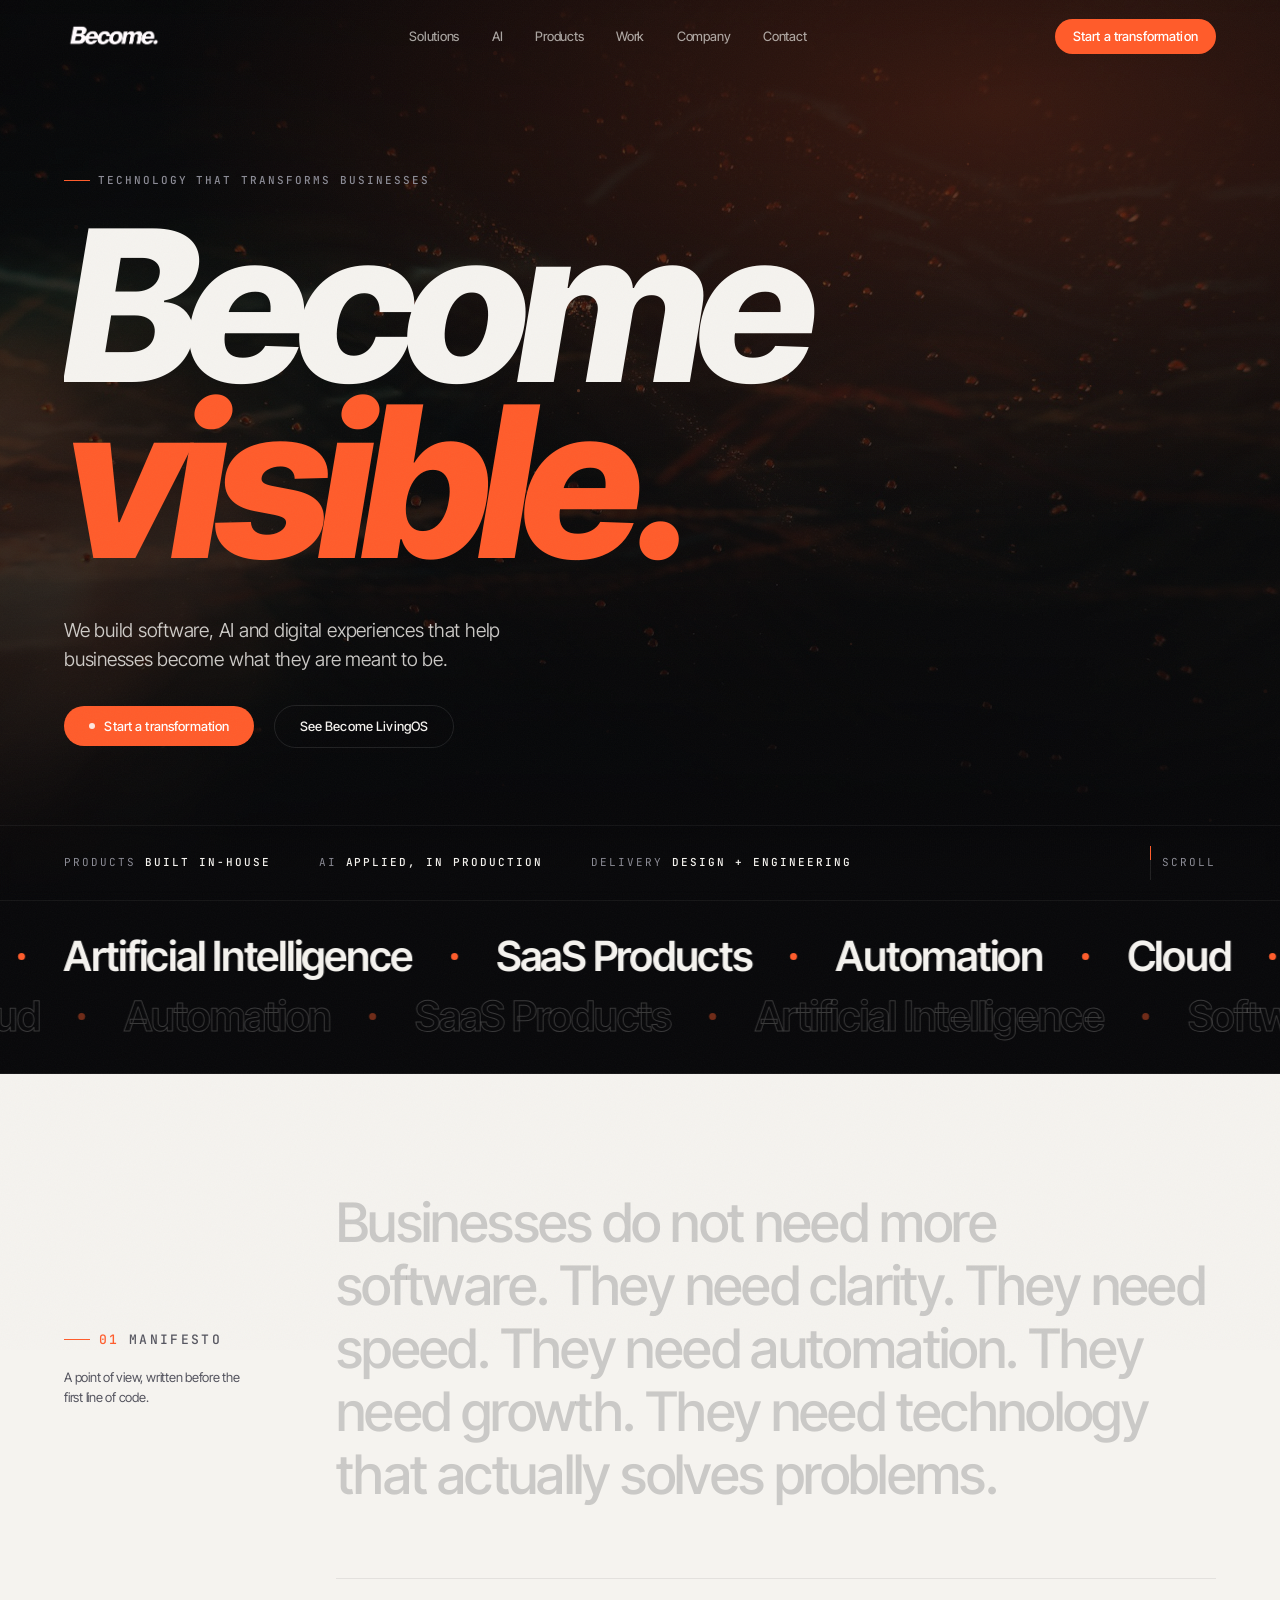
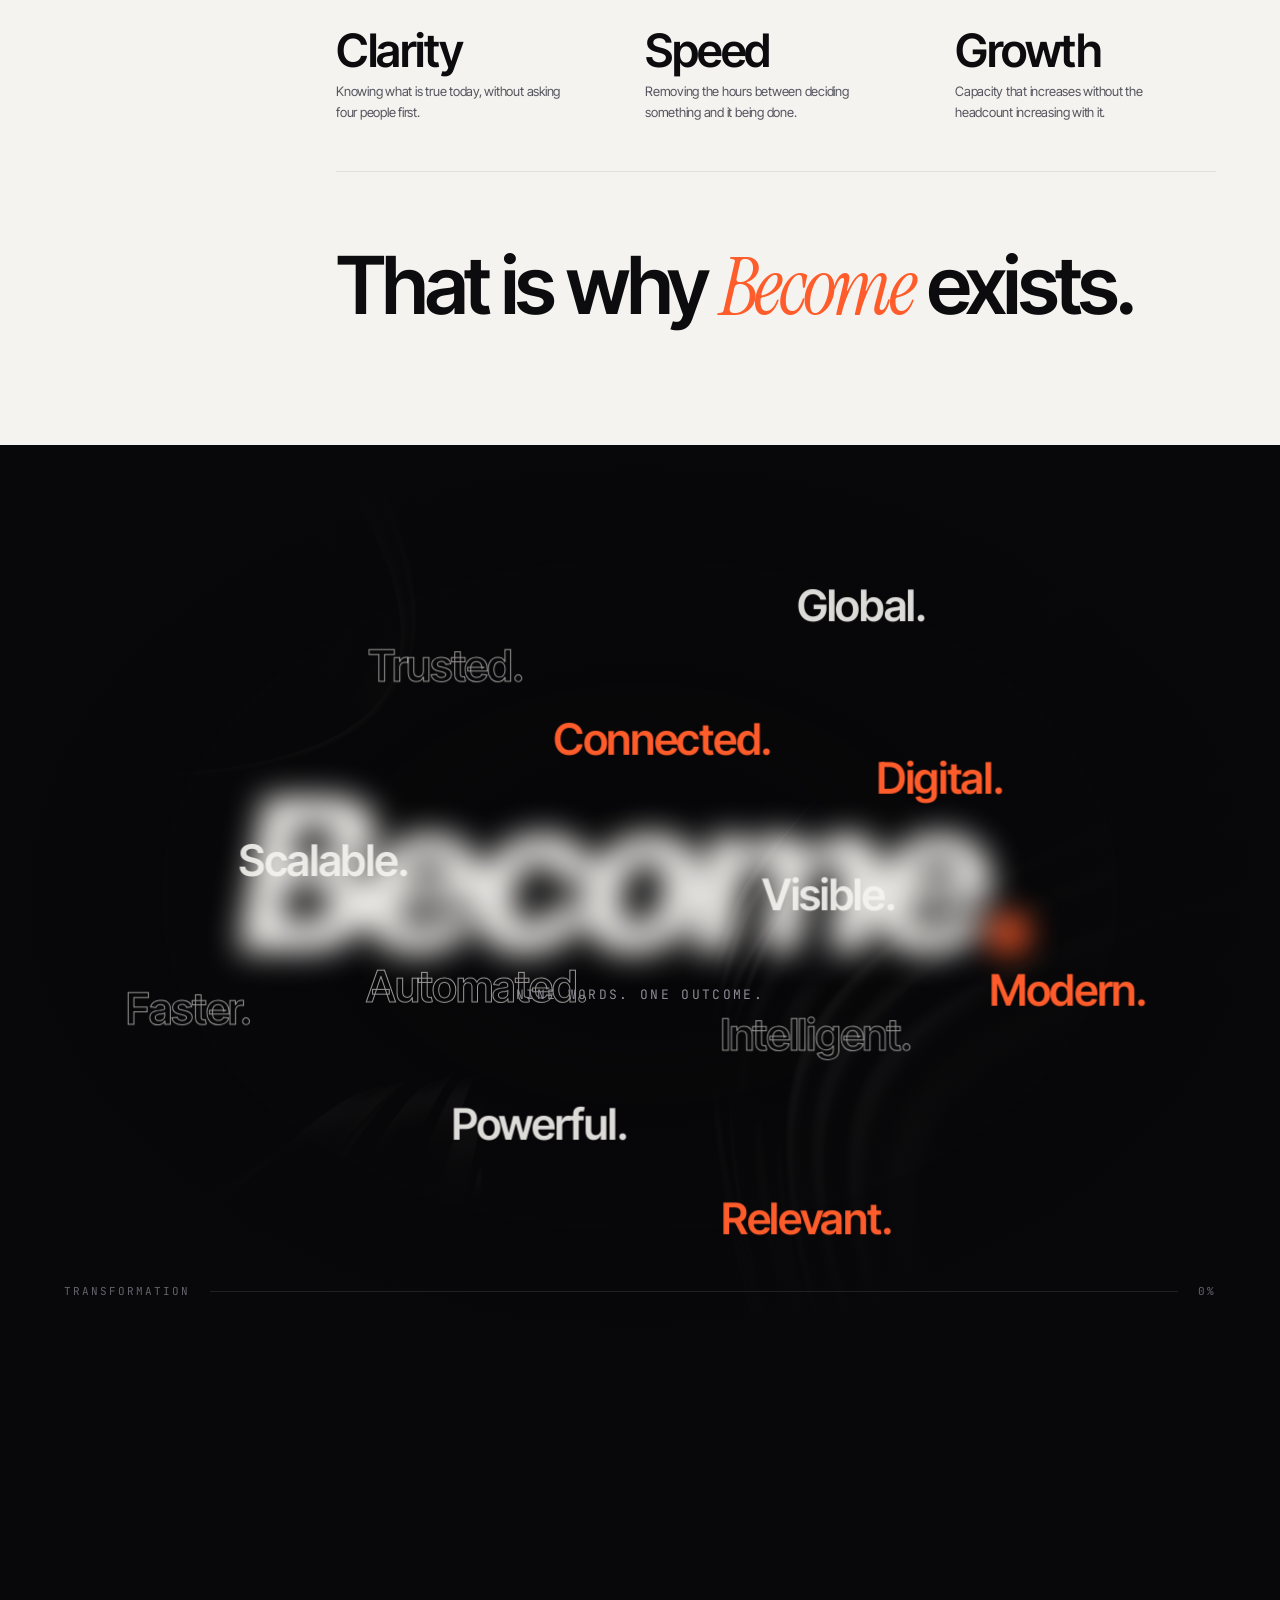
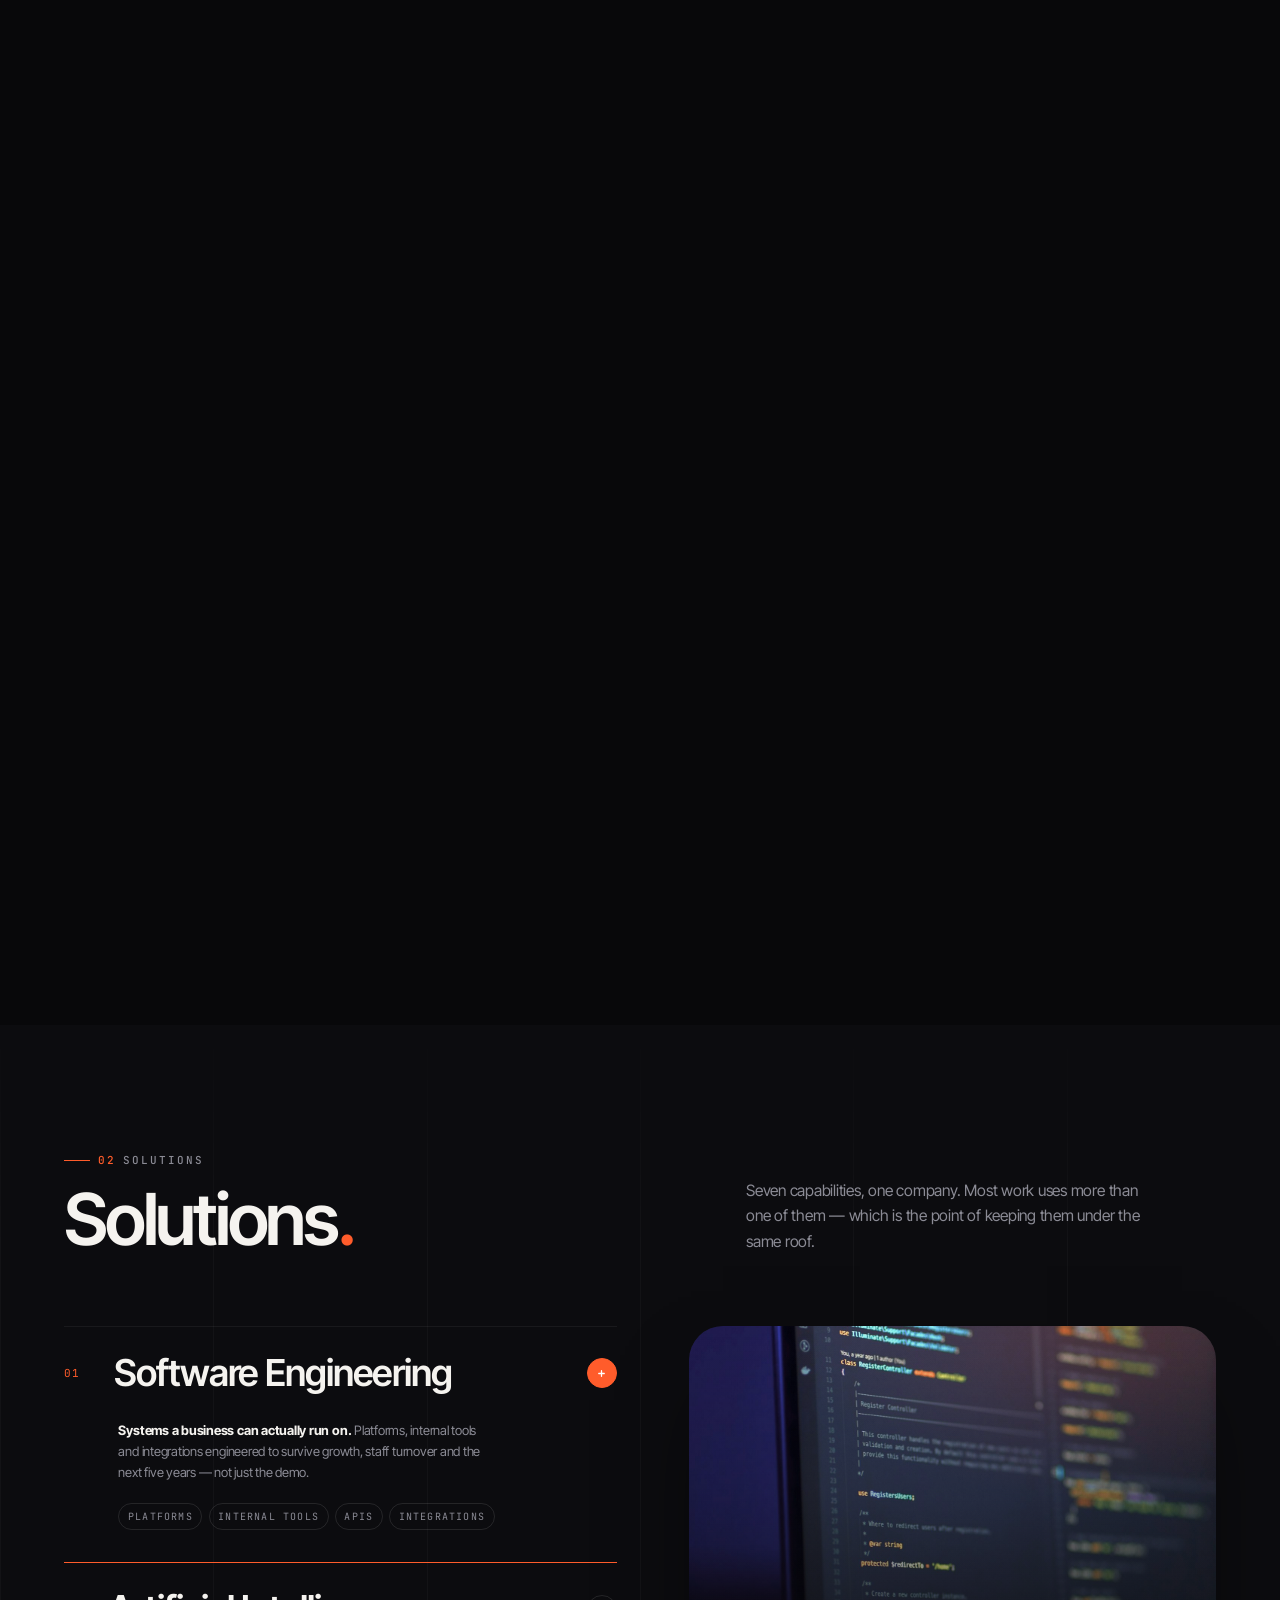
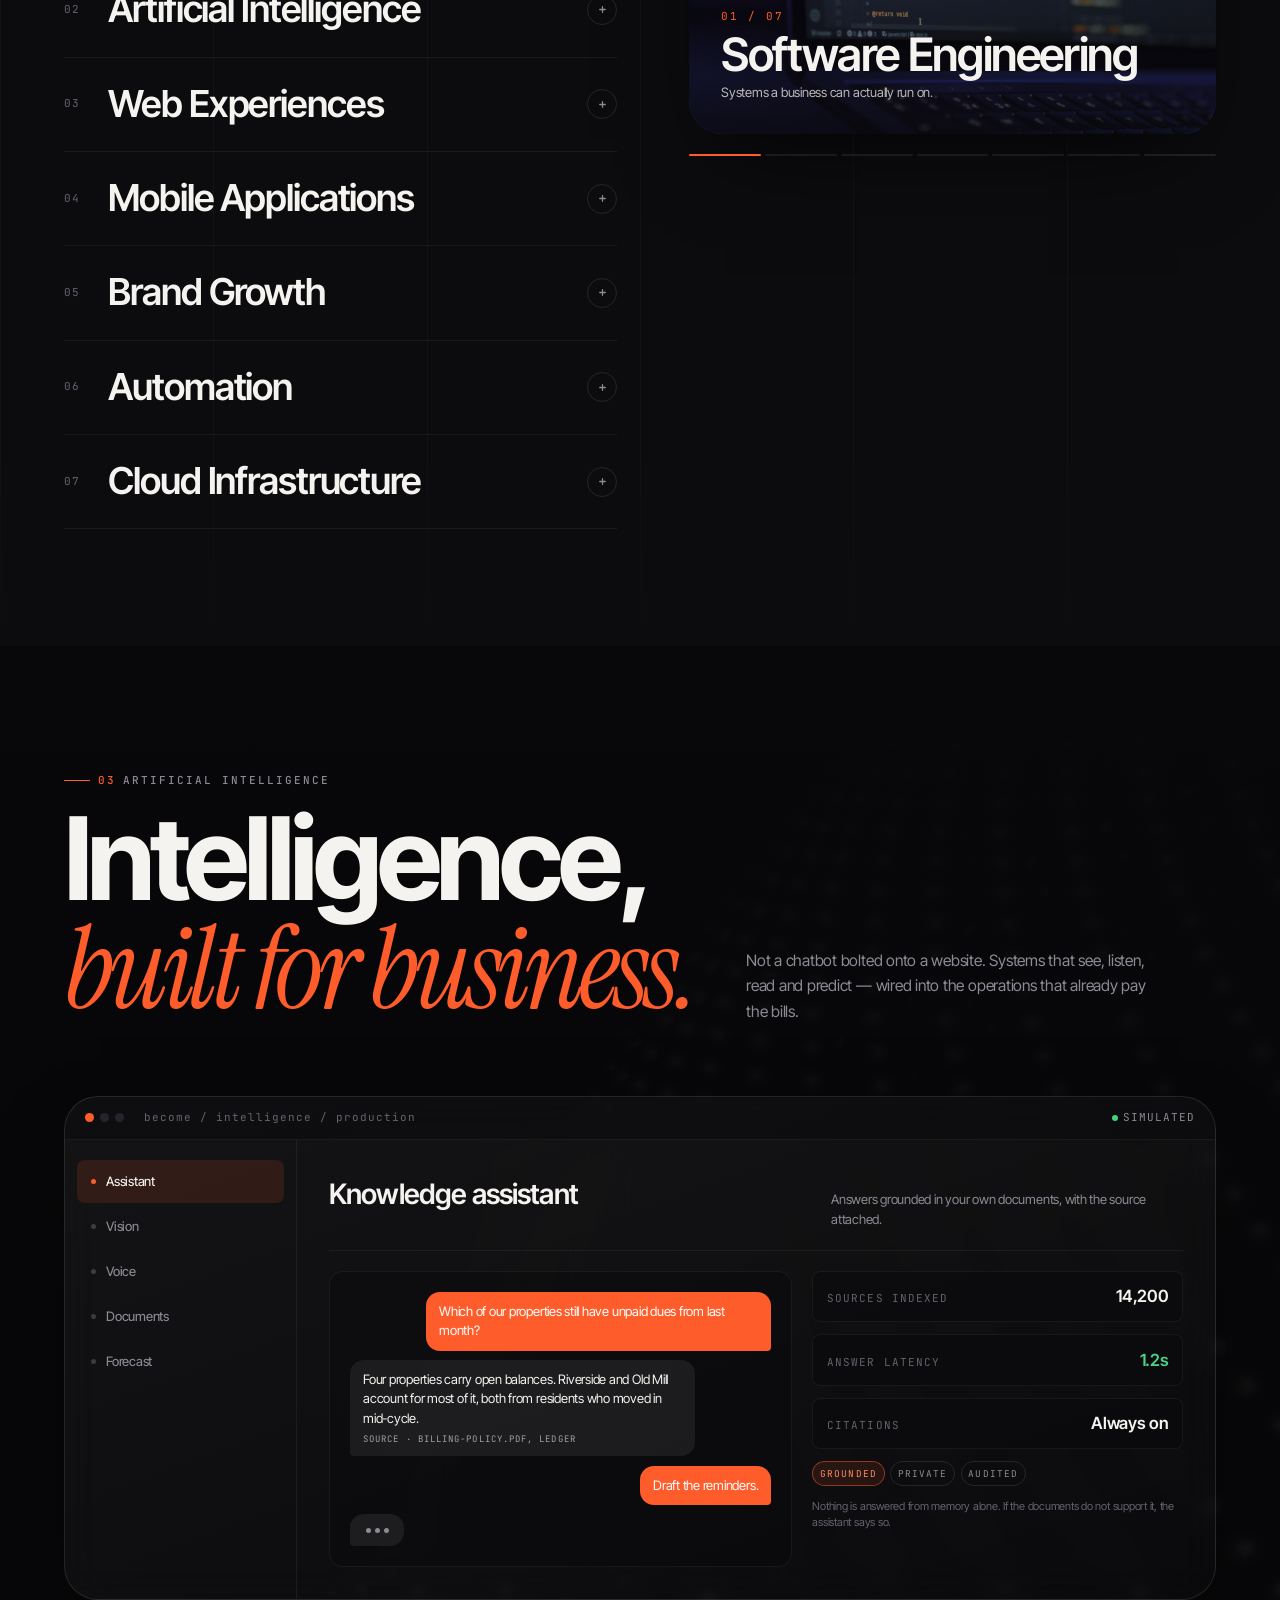
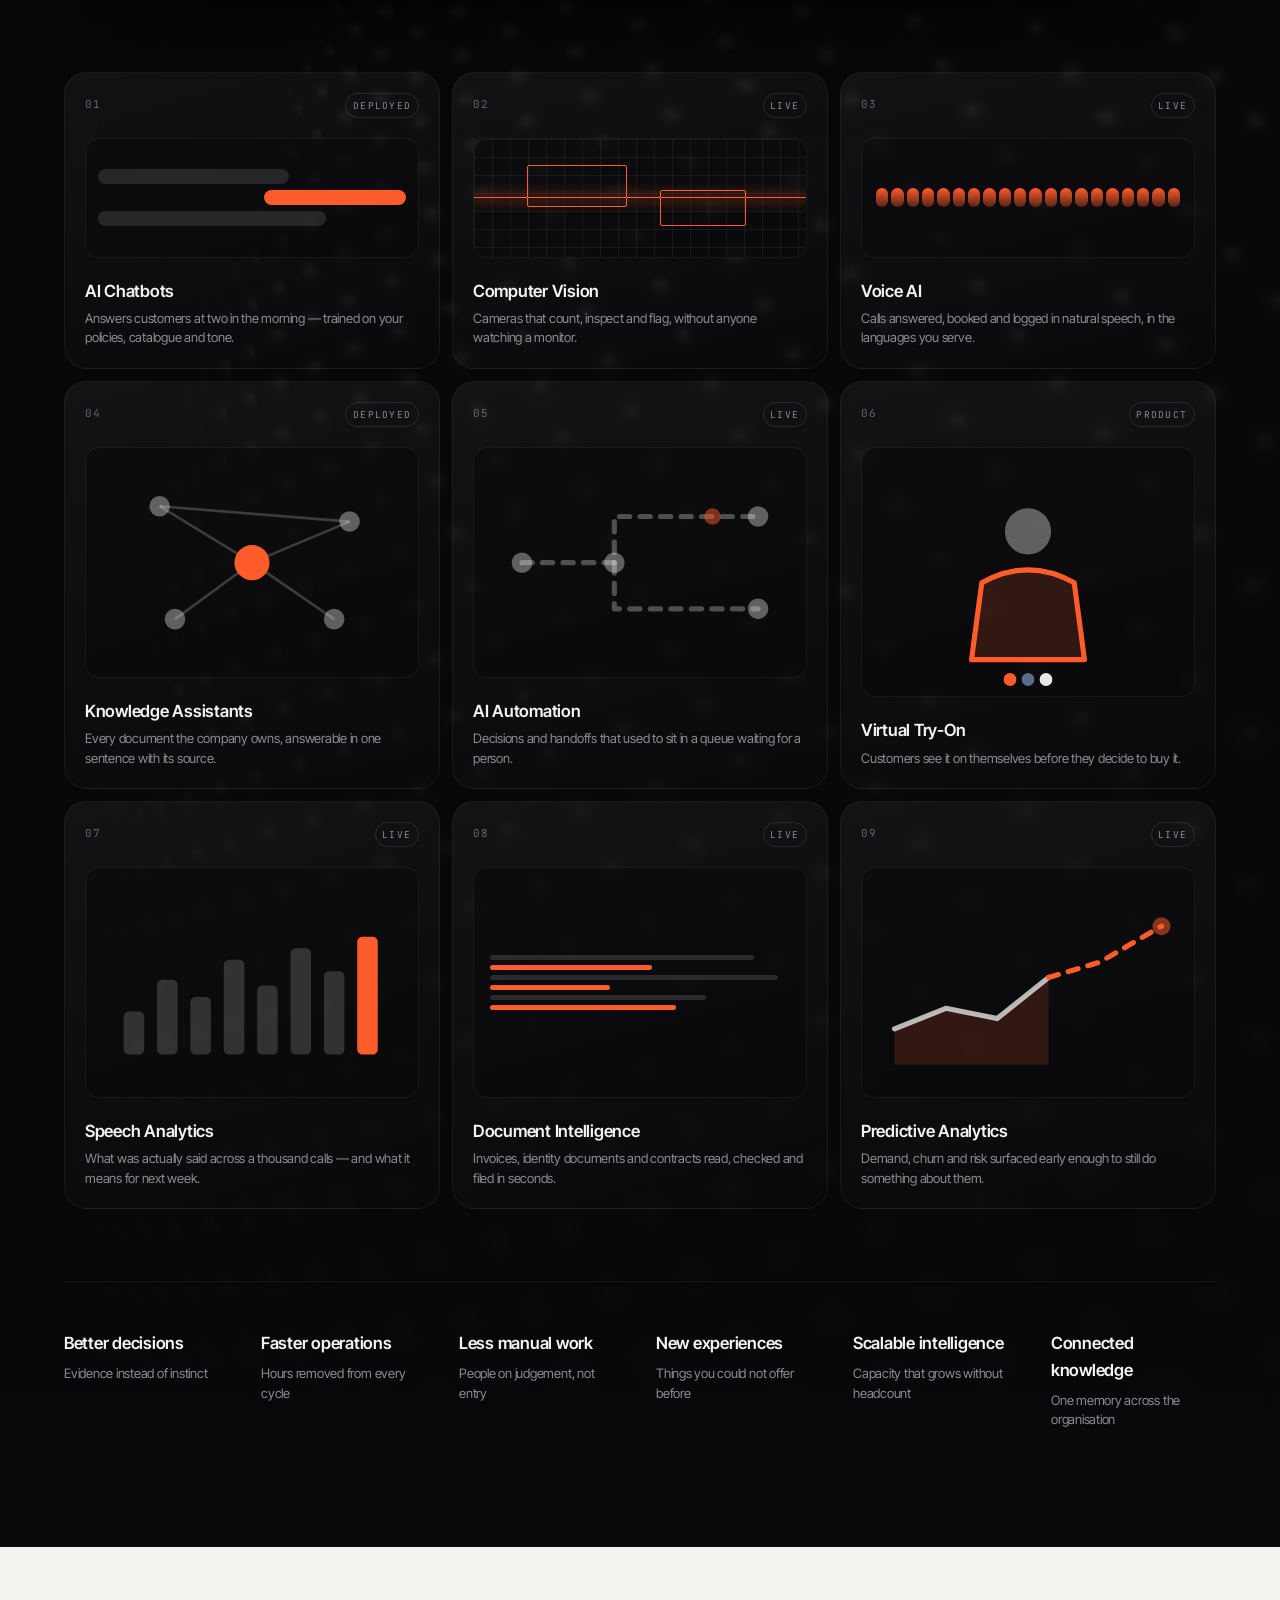
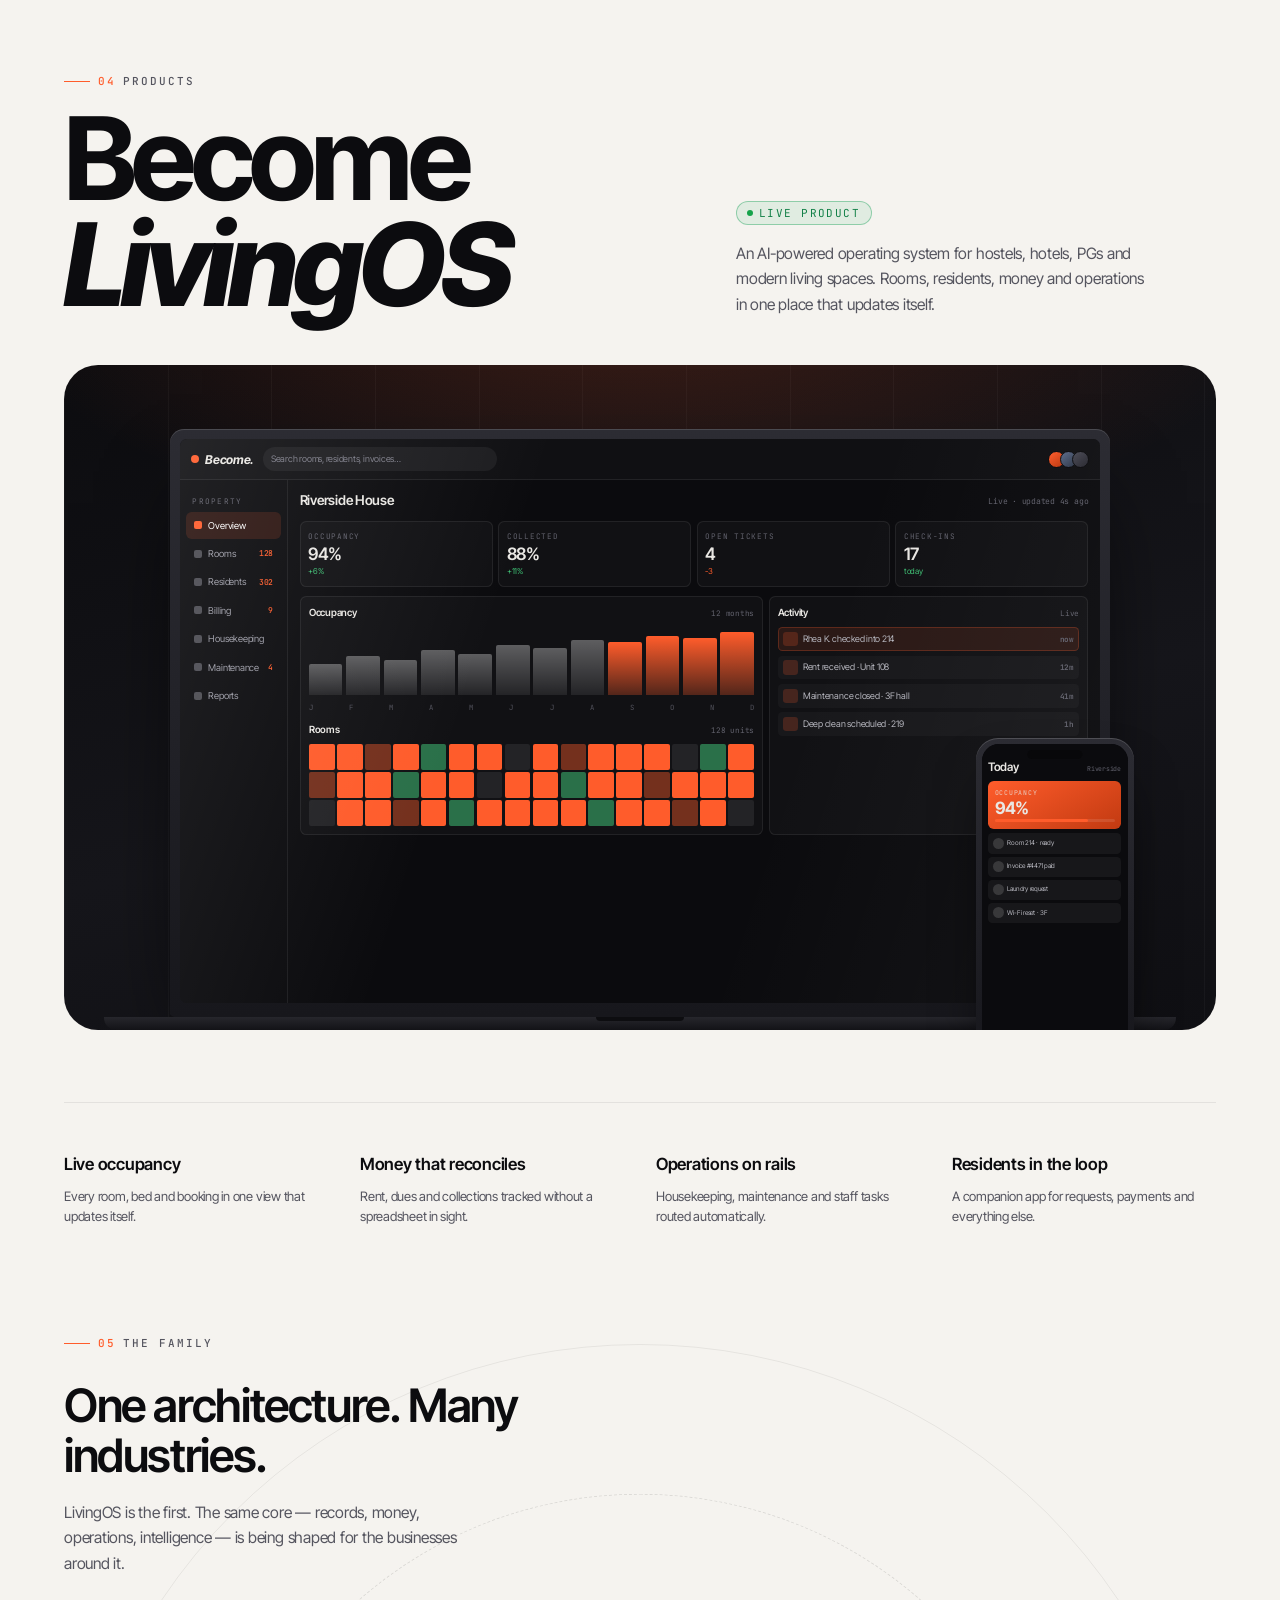
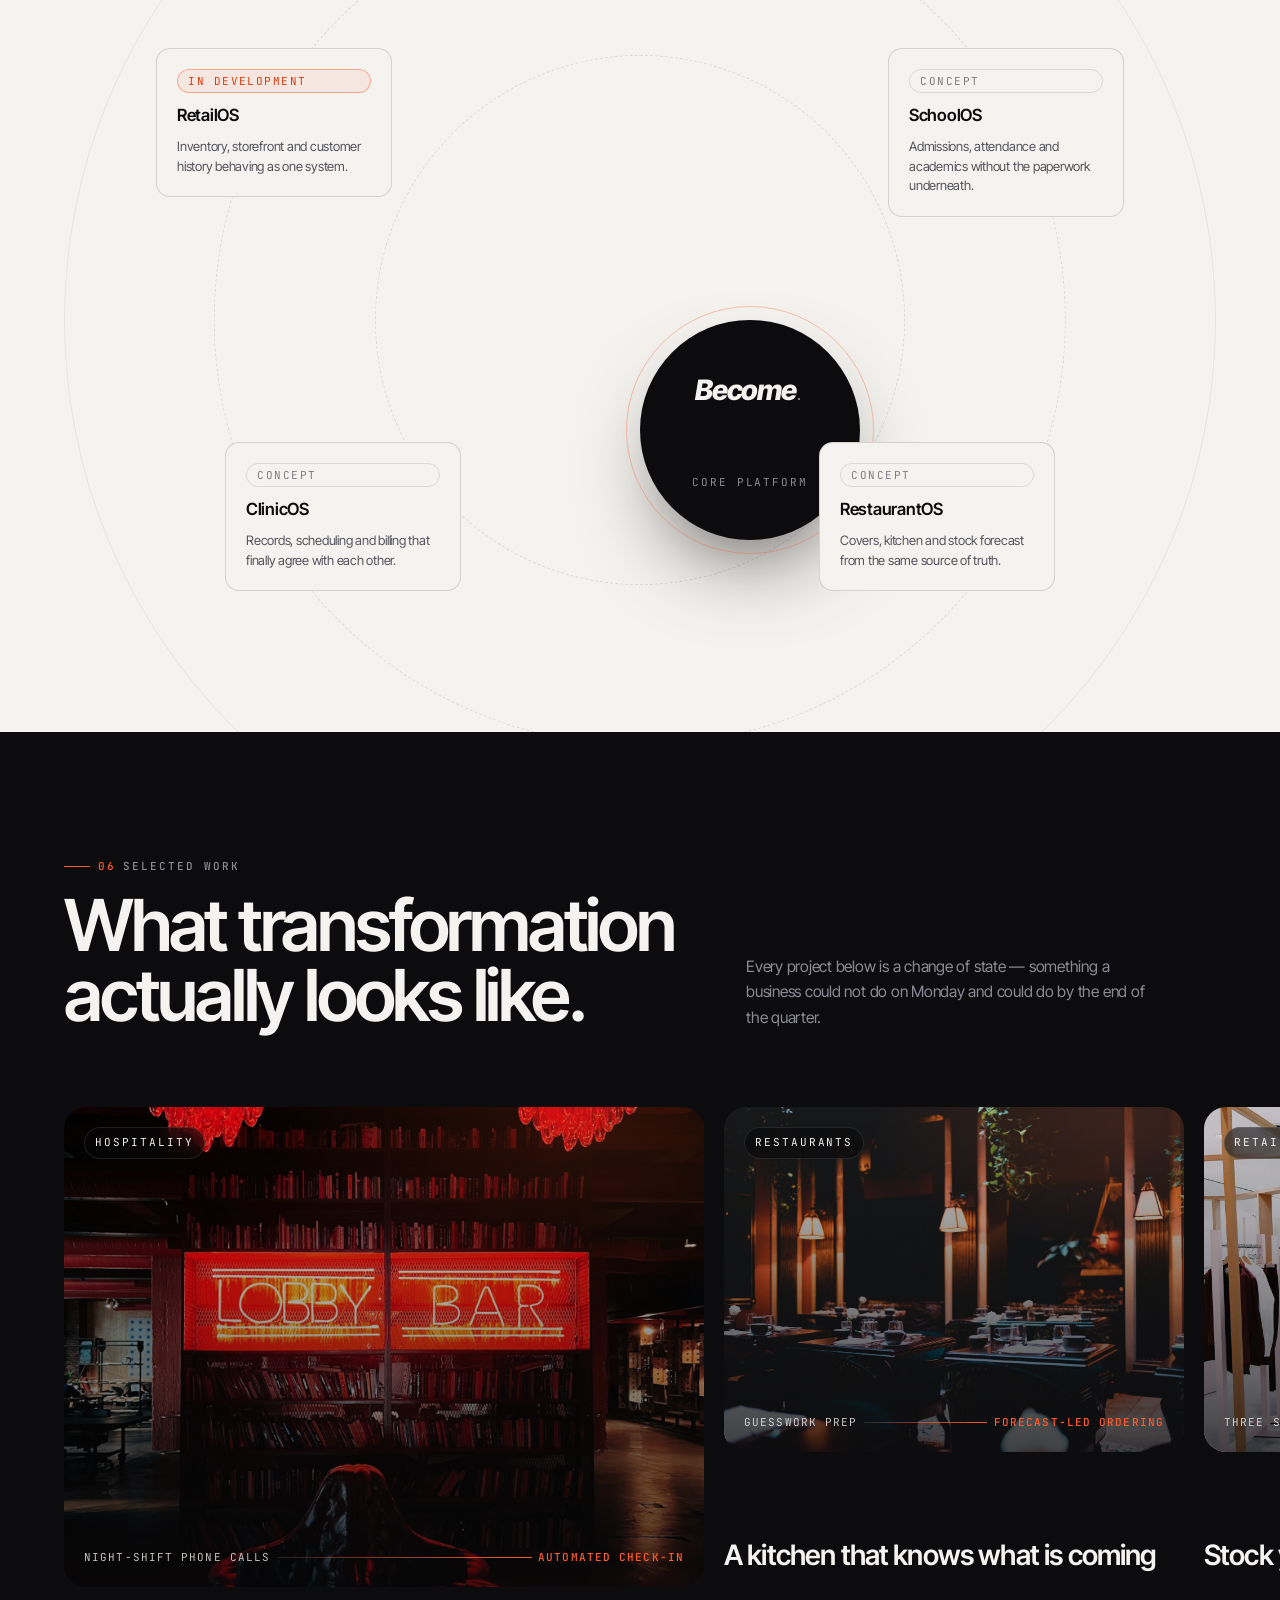
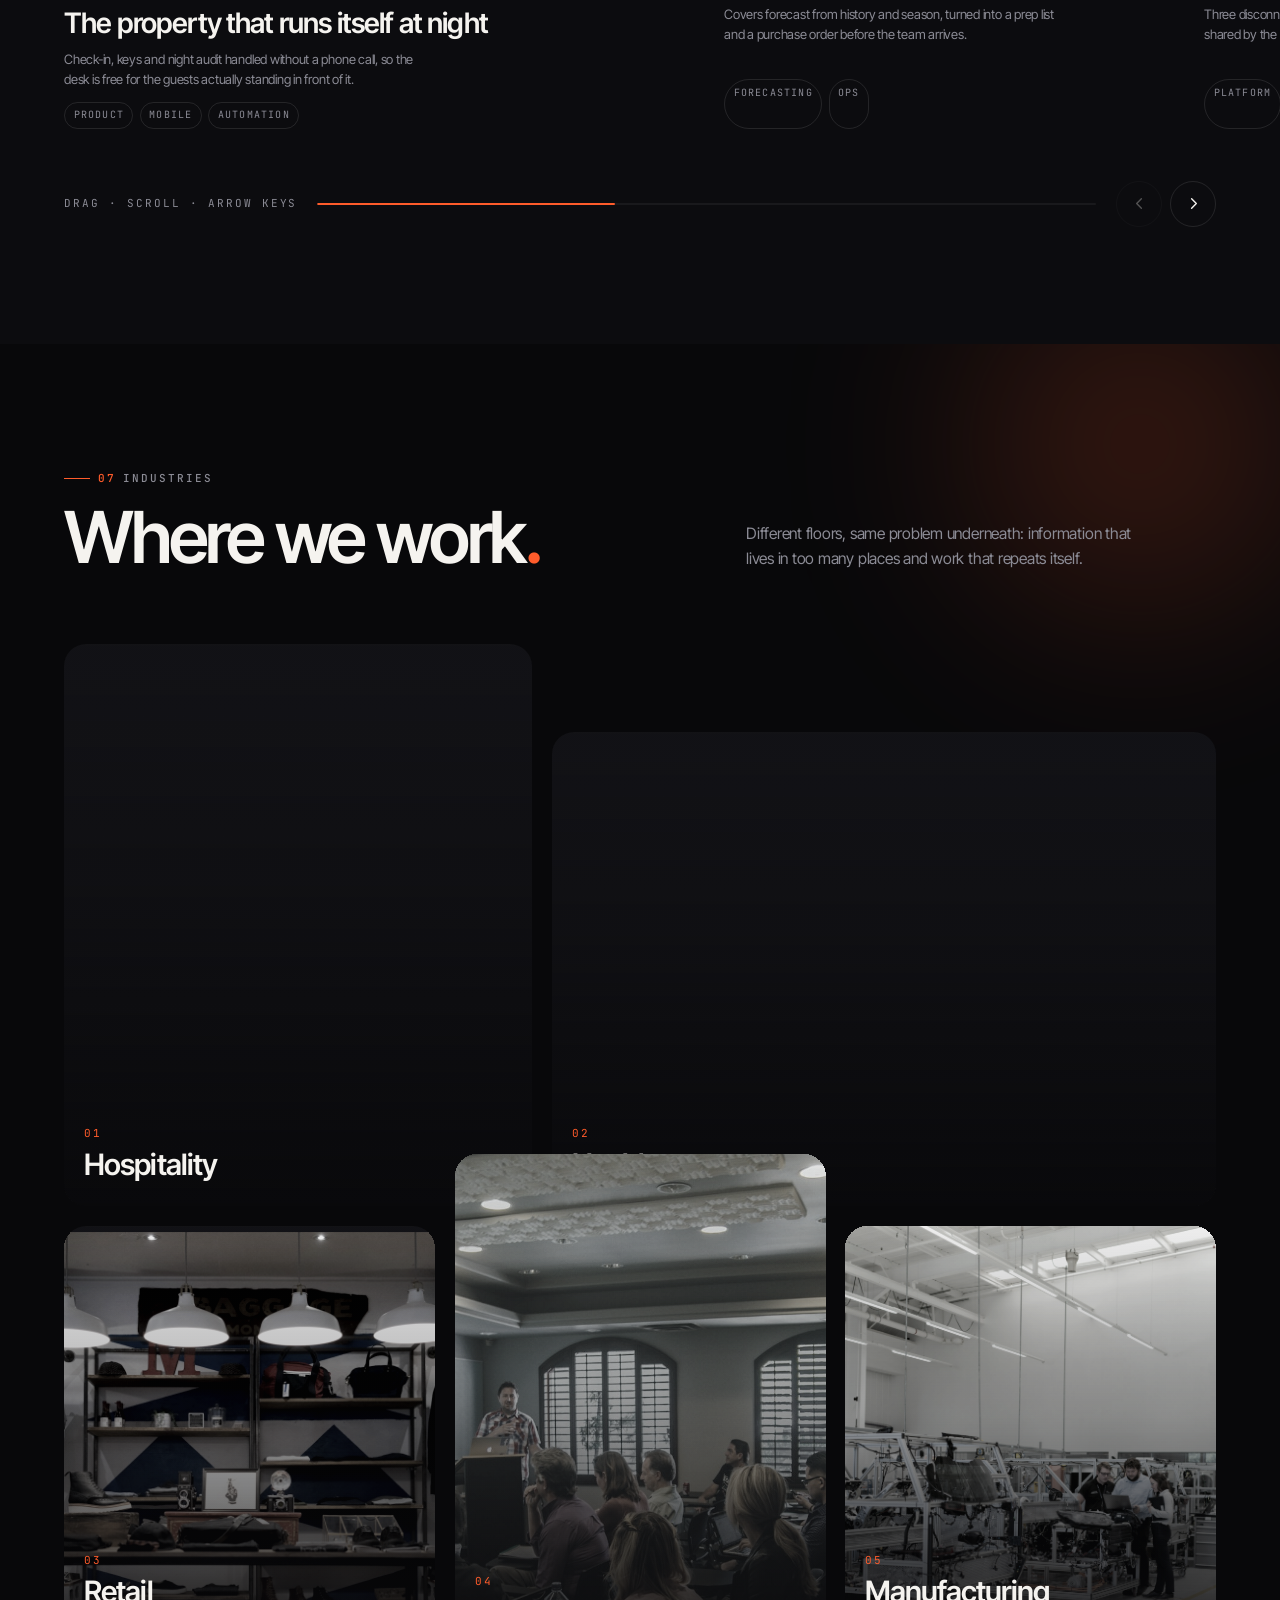
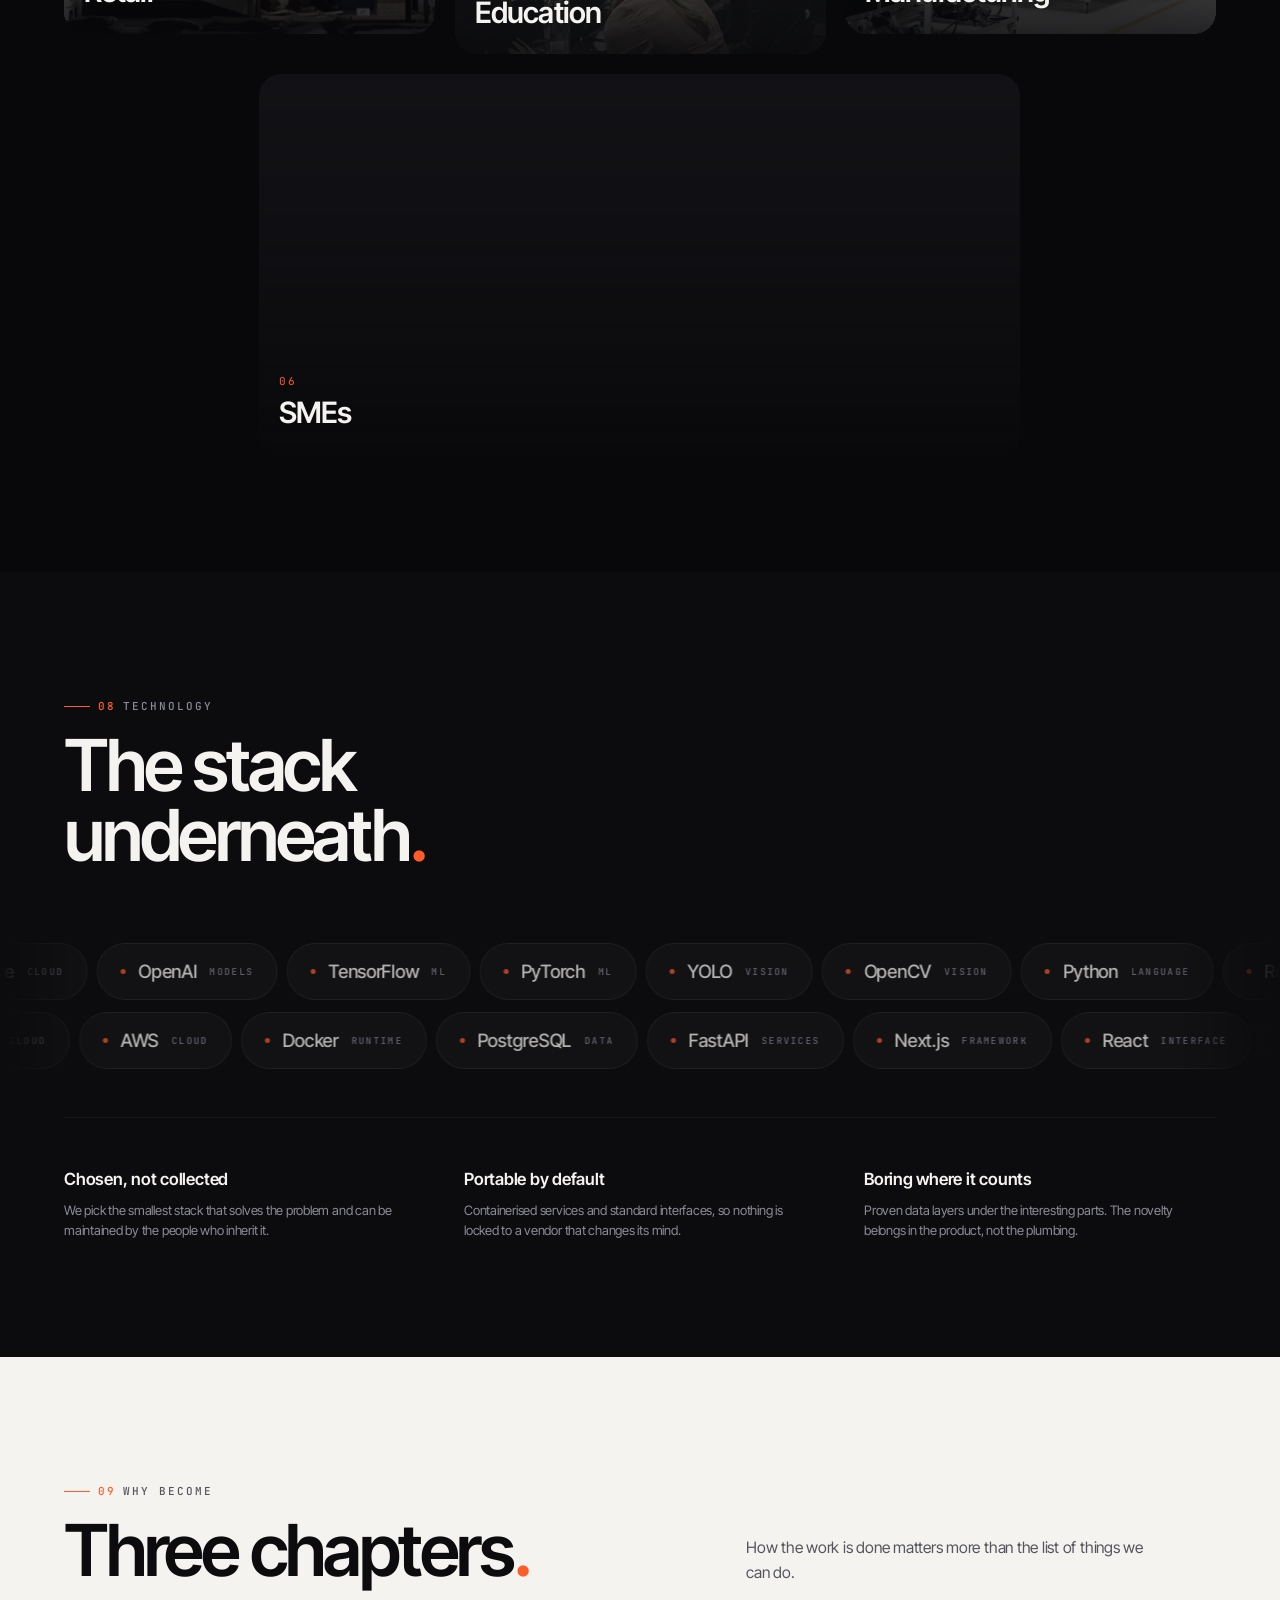
==== BECOME_WEBSITE/index.html @ 45892049 "Add BECOME_WEBSITE static site" ====
<!DOCTYPE html>
<html lang="en" class="no-js">
<head>
<meta charset="utf-8">
<meta name="viewport" content="width=device-width, initial-scale=1, viewport-fit=cover">
<title>Become. — Technology that transforms businesses</title>
<meta name="description" content="Become. builds software, AI, SaaS products and digital experiences that help businesses become what they are meant to be.">
<meta name="theme-color" content="#08080a">
<meta name="color-scheme" content="dark">

<!-- Open Graph -->
<meta property="og:type" content="website">
<meta property="og:site_name" content="Become.">
<meta property="og:title" content="Become. — Technology that transforms businesses">
<meta property="og:description" content="Software, artificial intelligence, SaaS products and digital experiences, engineered for businesses that intend to become something else.">
<meta property="og:image" content="assets/img/hero-flow.jpg">
<meta property="og:locale" content="en">

<!-- Twitter -->
<meta name="twitter:card" content="summary_large_image">
<meta name="twitter:title" content="Become. — Technology that transforms businesses">
<meta name="twitter:description" content="Software, AI, SaaS products and digital experiences for businesses that intend to become something else.">
<meta name="twitter:image" content="assets/img/hero-flow.jpg">

<link rel="icon" href="assets/Become..png" type="image/png">
<link rel="apple-touch-icon" href="assets/Become..png">

<!-- Type -->
<link rel="preconnect" href="https://fonts.googleapis.com">
<link rel="preconnect" href="https://fonts.gstatic.com" crossorigin>
<link rel="stylesheet" href="https://fonts.googleapis.com/css2?family=Inter+Tight:ital,wght@0,300;0,400;0,500;0,600;0,700;0,800;1,600;1,700;1,800&family=Instrument+Serif:ital@0;1&family=JetBrains+Mono:wght@400;500&display=swap">

<!-- Styles -->
<link rel="stylesheet" href="css/tokens.css">
<link rel="stylesheet" href="css/base.css">
<link rel="stylesheet" href="css/chrome.css">
<link rel="stylesheet" href="css/sections-a.css">
<link rel="stylesheet" href="css/sections-b.css">
<link rel="stylesheet" href="css/demos.css">

<script>document.documentElement.className = document.documentElement.className.replace('no-js', 'js');</script>

<script type="application/ld+json">
{
  "@context": "https://schema.org",
  "@type": "Organization",
  "name": "Become.",
  "alternateName": "Become",
  "url": "https://become.example/",
  "logo": "assets/Become..png",
  "slogan": "Technology that transforms businesses.",
  "description": "Become. builds software, artificial intelligence, SaaS products, automation and digital experiences for businesses.",
  "knowsAbout": [
    "Software Engineering","Artificial Intelligence","SaaS","Automation",
    "Cloud Infrastructure","Computer Vision","Mobile Applications","Brand Growth"
  ],
  "makesOffer": [
    { "@type": "Offer", "itemOffered": { "@type": "SoftwareApplication", "name": "Become LivingOS", "applicationCategory": "BusinessApplication", "operatingSystem": "Web" } }
  ]
}
</script>
</head>

<body>

<a class="skip-link" href="#main">Skip to content</a>

<!-- ════ BOOT ════════════════════════════════════════════════ -->
<div class="boot" id="boot" role="status" aria-label="Loading">
  <div class="boot__inner">
    <div class="boot__word" aria-hidden="true">
      <span style="--i:0ms">B</span><span style="--i:55ms">e</span><span style="--i:110ms">c</span><span style="--i:165ms">o</span><span style="--i:220ms">m</span><span style="--i:275ms">e</span><span style="--i:330ms">.</span>
    </div>
    <div class="boot__bar"><i id="bootBar"></i></div>
    <div class="boot__meta">
      <span>Loading</span>
      <span id="bootPct">0%</span>
    </div>
  </div>
</div>

<!-- ════ CHROME ══════════════════════════════════════════════ -->
<div class="grain" aria-hidden="true"></div>

<div class="cursor" id="cursor" aria-hidden="true">
  <div class="cursor__ring"><span class="cursor__label" id="cursorLabel">Drag</span></div>
  <div class="cursor__dot"></div>
</div>

<div class="progress" aria-hidden="true"><i id="progressBar"></i></div>

<header class="nav" id="nav">
  <div class="nav__inner">
    <a class="nav__brand" href="#top" aria-label="Become. — home">
      <img class="nav__logo" src="assets/Become..png" alt="Become." width="140" height="26">
    </a>

    <nav class="nav__links" id="navLinks" aria-label="Primary">
      <span class="nav__pill" id="navPill" aria-hidden="true"></span>
    </nav>

    <div class="nav__actions">
      <a class="btn nav__cta" href="#contact" data-magnetic>
        <span>Start a transformation</span>
      </a>
      <button class="nav__toggle" id="navToggle" type="button"
              aria-label="Open menu" aria-expanded="false" aria-controls="menu">
        <i></i><i></i>
      </button>
    </div>
  </div>
</header>

<div class="menu" id="menu" aria-hidden="true" data-native-scroll>
  <div class="menu__bg" aria-hidden="true"></div>
  <div></div>
  <nav class="menu__body" id="menuBody" aria-label="Mobile"></nav>
  <div class="menu__foot">
    <span>Technology that transforms businesses.</span>
    <a class="link" href="#contact" data-menu-close>
      <span>Start a transformation</span>
      <span class="link__arrow" aria-hidden="true">→</span>
    </a>
  </div>
</div>

<div class="page">
<main id="main">

<!-- ════ 01 · HERO ═══════════════════════════════════════════ -->
<section class="hero" id="top">
  <div class="hero__stage" aria-hidden="true">
    <div class="hero__media" data-parallax="0.16">
      <!-- Drop a looping film at assets/video/hero.mp4 and this
           <video> takes over from the still automatically. -->
      <video id="heroVideo" playsinline muted loop preload="none"
             poster="assets/img/hero-flow.jpg" hidden></video>
      <img src="assets/img/hero-flow.jpg" alt="" width="2000" height="1333" fetchpriority="high" decoding="async">
    </div>
    <canvas class="hero__canvas" id="heroCanvas"></canvas>
    <div class="hero__veil"></div>
  </div>

  <div class="hero__body">
    <p class="eyebrow" data-reveal="fade">Technology that transforms businesses</p>

    <h1 class="hero__statement">
      <span class="hero__line hero__line--fixed"><span>Become</span></span>
      <span class="hero__line hero__rotator" id="rotator" aria-hidden="true"></span>
      <span class="visually-hidden">
        Become visible. Become connected. Become relevant. Become intelligent.
        Become digital. Become automated. Become future-ready. Become extraordinary.
      </span>
    </h1>

    <div class="hero__support">
      <p class="hero__lede" data-reveal="fade" style="--reveal-delay:120ms">
        We build software, AI and digital experiences that help businesses
        become what they are meant to be.
      </p>
      <div class="hero__actions" data-reveal="fade" style="--reveal-delay:220ms">
        <a class="btn" href="#contact" data-magnetic>
          <span class="btn__dot" aria-hidden="true"></span>
          <span>Start a transformation</span>
        </a>
        <a class="btn btn--ghost" href="#products" data-magnetic>
          <span>See Become LivingOS</span>
        </a>
      </div>
    </div>
  </div>

  <div class="hero__rail">
    <div class="hero__rail-inner">
      <ul class="hero__facts" id="heroFacts"></ul>
      <a class="hero__cue" href="#manifesto" aria-label="Scroll to read more">
        <span class="hero__cue-track" aria-hidden="true"><i></i></span>
        <span>Scroll</span>
      </a>
    </div>
  </div>
</section>

<!-- ════ 02 · TICKER ═════════════════════════════════════════ -->
<div class="ticker" aria-hidden="true">
  <div class="ticker__row" data-marquee="-0.45"><div class="ticker__set" id="tickerA"></div></div>
  <div class="ticker__row ticker__row--b" data-marquee="0.3"><div class="ticker__set" id="tickerB"></div></div>
</div>

<!-- ════ 03 · MANIFESTO ══════════════════════════════════════ -->
<section class="section is-light manifesto" id="manifesto" aria-labelledby="manifesto-h">
  <div class="shell">
    <div class="manifesto__grid">
      <aside class="manifesto__aside">
        <p class="eyebrow"><span class="eyebrow__num">01</span> Manifesto</p>
        <p>A point of view, written before the first line of code.</p>
      </aside>

      <div>
        <h2 id="manifesto-h" class="manifesto__text lit-text" data-lit>
          <p>Businesses do not need more software. They need clarity. They need speed. They need automation. They need growth. They need technology that actually solves problems.</p>
        </h2>

        <div class="manifesto__break">
          <div class="manifesto__need" data-reveal="fade">
            <b>Clarity</b>
            <span>Knowing what is true today, without asking four people first.</span>
          </div>
          <div class="manifesto__need" data-reveal="fade" style="--reveal-delay:110ms">
            <b>Speed</b>
            <span>Removing the hours between deciding something and it being done.</span>
          </div>
          <div class="manifesto__need" data-reveal="fade" style="--reveal-delay:220ms">
            <b>Growth</b>
            <span>Capacity that increases without the headcount increasing with it.</span>
          </div>
        </div>

        <p class="manifesto__close" data-reveal="rise">
          That is why <em>Become</em> exists.
        </p>
      </div>
    </div>
  </div>
</section>

<!-- ════ 04 · CONVERGENCE ════════════════════════════════════ -->
<section class="converge" id="converge" aria-labelledby="converge-h">
  <div class="converge__pin">
    <div class="converge__bg" aria-hidden="true">
      <img src="assets/img/atmos-wave.jpg" alt="" loading="lazy" decoding="async" width="1800" height="1200">
    </div>
    <div class="converge__veil" aria-hidden="true"></div>

    <div class="converge__field" id="convergeField" aria-hidden="true"></div>
    <div class="converge__halo" id="convergeHalo" aria-hidden="true"></div>

    <div class="converge__core">
      <h2 id="converge-h" class="converge__mark">Become<i>.</i></h2>
      <p class="converge__sub">Nine words. One outcome.</p>
      <span class="visually-hidden">
        Visible. Automated. Connected. Intelligent. Scalable. Digital.
        Powerful. Trusted. Modern. All of it converges on one idea: Become.
      </span>
    </div>

    <div class="converge__progress" aria-hidden="true">
      <span>Transformation</span>
      <span class="converge__progress-track" id="convergeTrack"><i></i></span>
      <span id="convergePct">0%</span>
    </div>
  </div>
</section>

<!-- ════ 05 · SOLUTIONS ══════════════════════════════════════ -->
<section class="section solutions" id="solutions" aria-labelledby="solutions-h">
  <div class="pinstripes" aria-hidden="true"></div>
  <div class="shell u-relative">
    <header class="section__head section__head--split">
      <div>
        <p class="eyebrow" data-reveal="fade"><span class="eyebrow__num">02</span> Solutions</p>
        <h2 id="solutions-h" class="headline" data-reveal="rise" style="margin-top:1rem">
          Solutions<span class="ember-text">.</span>
        </h2>
      </div>
      <p class="prose" data-reveal="fade" style="--reveal-delay:140ms">
        Seven capabilities, one company. Most work uses more than one of
        them — which is the point of keeping them under the same roof.
      </p>
    </header>

    <div class="solutions__layout">
      <div class="solutions__index" id="solutionsIndex"></div>

      <div class="solutions__stage" aria-hidden="true">
        <div class="solutions__pane" id="solutionsPane"></div>
        <div class="solutions__meter" id="solutionsMeter"></div>
      </div>
    </div>
  </div>
</section>

<!-- ════ 06 · ARTIFICIAL INTELLIGENCE ════════════════════════ -->
<section class="section ai" id="ai" aria-labelledby="ai-h">
  <div class="ai__aura" aria-hidden="true">
    <img src="assets/img/atmos-sphere.jpg" alt="" loading="lazy" decoding="async" width="1600" height="1067">
  </div>

  <div class="shell u-relative">
    <header class="section__head section__head--split ai__head">
      <div>
        <p class="eyebrow" data-reveal="fade"><span class="eyebrow__num">03</span> Artificial Intelligence</p>
        <h2 id="ai-h" class="ai__title" data-reveal="rise" style="margin-top:1rem">
          Intelligence,<br><em>built for business.</em>
        </h2>
      </div>
      <p class="prose" data-reveal="fade" style="--reveal-delay:140ms">
        Not a chatbot bolted onto a website. Systems that see, listen, read
        and predict — wired into the operations that already pay the bills.
      </p>
    </header>

    <!-- Live demo console -->
    <div class="console" data-reveal="scale">
      <div class="console__bar">
        <span class="console__lights" aria-hidden="true"><i></i><i></i><i></i></span>
        <span class="console__path">become / intelligence / production</span>
        <span class="console__status"><i aria-hidden="true"></i> Simulated</span>
      </div>

      <div class="console__body">
        <div class="console__nav" role="tablist" aria-label="AI capability demonstrations" id="consoleNav"></div>
        <div class="console__view" id="consoleView"></div>
      </div>
    </div>

    <!-- Capability cards -->
    <div class="cap-grid" id="capGrid"></div>

    <!-- Outcomes -->
    <div class="ai__outcomes" id="aiOutcomes"></div>
  </div>
</section>

<!-- ════ 07 · PRODUCTS ═══════════════════════════════════════ -->
<section class="section is-light products" id="products" aria-labelledby="products-h">
  <div class="shell">
    <header class="products__flag">
      <div>
        <p class="eyebrow" data-reveal="fade"><span class="eyebrow__num">04</span> Products</p>
        <h2 id="products-h" class="products__title" data-reveal="rise" style="margin-top:1rem">
          Become <i>LivingOS</i>
        </h2>
      </div>
      <div data-reveal="fade" style="--reveal-delay:140ms">
        <span class="chip chip--live"><i aria-hidden="true"></i> Live product</span>
        <p class="prose" style="margin-top:1rem">
          An AI-powered operating system for hostels, hotels, PGs and modern
          living spaces. Rooms, residents, money and operations in one place
          that updates itself.
        </p>
      </div>
    </header>

    <!-- Device showcase -->
    <div class="showcase" data-reveal="scale">
      <div class="showcase__inner">
        <div class="device" id="device">
          <div class="device__screen" id="deviceScreen">
            <div class="device__glass">
              <div class="os" id="osUi"></div>
            </div>
          </div>
          <div class="device__base"></div>

          <div class="phone" aria-hidden="true">
            <div class="phone__glass">
              <div class="phone__notch"></div>
              <div class="os-m" id="osMobile"></div>
            </div>
          </div>
        </div>
      </div>
    </div>

    <div class="products__rail" id="productUses"></div>

    <!-- The family -->
    <div class="constellation">
      <div class="constellation__head">
        <p class="eyebrow" data-reveal="fade"><span class="eyebrow__num">05</span> The family</p>
        <h3 class="subhead" data-reveal="rise" style="margin-top:.75rem">
          One architecture. Many industries.
        </h3>
        <p class="prose" data-reveal="fade">
          LivingOS is the first. The same core — records, money, operations,
          intelligence — is being shaped for the businesses around it.
        </p>
      </div>

      <div class="orbit" id="orbit">
        <div class="orbit__rings" aria-hidden="true">
          <span class="orbit__ring"></span>
          <span class="orbit__ring"></span>
          <span class="orbit__ring"></span>
        </div>
        <div class="orbit__core" data-reveal="scale">
          <b>Become<span class="ember-text">.</span></b>
          <span>Core platform</span>
        </div>
      </div>
    </div>
  </div>
</section>

<!-- ════ 08 · SELECTED WORK ══════════════════════════════════ -->
<section class="section work" id="work" aria-labelledby="work-h">
  <div class="shell">
    <header class="section__head section__head--split">
      <div>
        <p class="eyebrow" data-reveal="fade"><span class="eyebrow__num">06</span> Selected Work</p>
        <h2 id="work-h" class="headline" data-reveal="rise" style="margin-top:1rem">
          What transformation<br>actually looks like.
        </h2>
      </div>
      <p class="prose" data-reveal="fade" style="--reveal-delay:140ms">
        Every project below is a change of state — something a business could
        not do on Monday and could do by the end of the quarter.
      </p>
    </header>
  </div>

  <div class="shell">
    <div class="work__viewport" id="workViewport" tabindex="0"
         role="region" aria-label="Selected work, scrollable">
      <div class="work__track" id="workTrack"></div>
    </div>

    <div class="carousel-bar">
      <span class="drag-hint">Drag · scroll · arrow keys</span>
      <span class="carousel-bar__track">
        <span class="carousel-bar__thumb" id="workThumb"></span>
      </span>
      <span class="carousel-bar__btns">
        <button class="circ" id="workPrev" type="button" aria-label="Previous project">
          <svg width="15" height="15" viewBox="0 0 16 16" fill="none" aria-hidden="true">
            <path d="M10 3 5 8l5 5" stroke="currentColor" stroke-width="1.5" stroke-linecap="round" stroke-linejoin="round"/>
          </svg>
        </button>
        <button class="circ" id="workNext" type="button" aria-label="Next project">
          <svg width="15" height="15" viewBox="0 0 16 16" fill="none" aria-hidden="true">
            <path d="M6 3l5 5-5 5" stroke="currentColor" stroke-width="1.5" stroke-linecap="round" stroke-linejoin="round"/>
          </svg>
        </button>
      </span>
    </div>
  </div>
</section>

<!-- ════ 09 · INDUSTRIES ═════════════════════════════════════ -->
<section class="section industries" id="industries" aria-labelledby="industries-h">
  <div class="bloom" style="width:520px;height:520px;top:-160px;right:-120px" aria-hidden="true"></div>
  <div class="shell u-relative">
    <header class="section__head section__head--split">
      <div>
        <p class="eyebrow" data-reveal="fade"><span class="eyebrow__num">07</span> Industries</p>
        <h2 id="industries-h" class="headline" data-reveal="rise" style="margin-top:1rem">
          Where we work<span class="ember-text">.</span>
        </h2>
      </div>
      <p class="prose" data-reveal="fade" style="--reveal-delay:140ms">
        Different floors, same problem underneath: information that lives in
        too many places and work that repeats itself.
      </p>
    </header>

    <div class="mosaic" id="mosaic"></div>
  </div>
</section>

<!-- ════ 10 · TECHNOLOGY ═════════════════════════════════════ -->
<section class="section tech" id="tech" aria-labelledby="tech-h">
  <div class="shell">
    <header class="section__head section__head--split">
      <div>
        <p class="eyebrow" data-reveal="fade"><span class="eyebrow__num">08</span> Technology</p>
        <h2 id="tech-h" class="headline" data-reveal="rise" style="margin-top:1rem">
          The stack underneath<span class="ember-text">.</span>
        </h2>
      </div>
      <p class="prose" data-reveal="fade" style="--reveal-delay:140ms">
        Tools are a means, never the story. These are the ones we reach for
        because they hold up in production.
      </p>
    </header>
  </div>

  <div class="tech__marquee" aria-hidden="true">
    <div class="tech__row" data-marquee="-0.35"><div class="tech__set" id="techA"></div></div>
    <div class="tech__row" data-marquee="0.28"><div class="tech__set" id="techB"></div></div>
  </div>

  <div class="shell">
    <ul class="visually-hidden" id="techList"></ul>
    <div class="tech__foot" id="techNotes"></div>
  </div>
</section>

<!-- ════ 11 · WHY BECOME ═════════════════════════════════════ -->
<section class="section is-light why" id="why" aria-labelledby="why-h">
  <div class="shell">
    <header class="section__head section__head--split">
      <div>
        <p class="eyebrow" data-reveal="fade"><span class="eyebrow__num">09</span> Why Become</p>
        <h2 id="why-h" class="headline" data-reveal="rise" style="margin-top:1rem">
          Three chapters<span class="ember-text">.</span>
        </h2>
      </div>
      <p class="prose" data-reveal="fade" style="--reveal-delay:140ms">
        How the work is done matters more than the list of things we can do.
      </p>
    </header>

    <div class="why__stack" id="whyStack"></div>
  </div>
</section>

<!-- ════ 12 · PROCESS ════════════════════════════════════════ -->
<section class="section process" id="process" aria-labelledby="process-h">
  <div class="shell">
    <header class="section__head section__head--split">
      <div>
        <p class="eyebrow" data-reveal="fade"><span class="eyebrow__num">10</span> Process</p>
        <h2 id="process-h" class="headline" data-reveal="rise" style="margin-top:1rem">
          How it goes<span class="ember-text">.</span>
        </h2>
      </div>
      <p class="prose" data-reveal="fade" style="--reveal-delay:140ms">
        Five stages, run collaboratively. You are in the room for all of them,
        and the shape adapts to what we find.
      </p>
    </header>

    <div class="track" id="track">
      <span class="track__line" id="trackLine" aria-hidden="true"><i></i></span>
      <ol class="track__steps" id="trackSteps"></ol>
    </div>
  </div>
</section>

<!-- ════ 13 · CONTACT ════════════════════════════════════════ -->
<section class="section contact" id="contact" aria-labelledby="contact-h">
  <div class="contact__bg" aria-hidden="true">
    <img src="assets/img/atmos-curve.jpg" alt="" loading="lazy" decoding="async" width="1600" height="1067">
  </div>

  <div class="shell contact__grid">
    <div class="contact__pitch">
      <p class="eyebrow" data-reveal="fade"><span class="eyebrow__num">11</span> Contact</p>
      <h2 id="contact-h" data-reveal="rise" style="margin-top:1rem">
        Tell us what should<br>be <em>different</em>.
      </h2>
      <p class="prose" data-reveal="fade">
        Bring the problem, not the specification. If software is the wrong
        answer we will say so — and if it is the right one, you will have a
        clear plan before anyone writes code.
      </p>

      <dl class="contact__details" id="contactDetails"></dl>

      <div class="contact__socials" id="contactSocials"></div>
    </div>

    <form class="form" id="contactForm" novalidate data-reveal="scale">
      <p class="form__status" id="formStatus" role="status"></p>

      <div class="form__row form__row--2">
        <div class="field">
          <label for="f-name">Your name</label>
          <input id="f-name" name="name" type="text" autocomplete="name" placeholder="Jane Mehta" required>
          <span class="field__error" data-error aria-live="polite"></span>
        </div>
        <div class="field">
          <label for="f-email">Email</label>
          <input id="f-email" name="email" type="email" autocomplete="email" placeholder="jane@company.com" required>
          <span class="field__error" data-error aria-live="polite"></span>
        </div>
      </div>

      <div class="form__row form__row--2">
        <div class="field">
          <label for="f-company">Company</label>
          <input id="f-company" name="company" type="text" autocomplete="organization" placeholder="Company name">
          <span class="field__error" data-error aria-live="polite"></span>
        </div>
        <div class="field">
          <label for="f-interest">What do you need</label>
          <select id="f-interest" name="interest">
            <option>Software product</option>
            <option>Artificial intelligence</option>
            <option>SaaS platform</option>
            <option>Website or web app</option>
            <option>Mobile application</option>
            <option>Automation</option>
            <option>Cloud infrastructure</option>
            <option>Brand and growth</option>
            <option>Not sure yet</option>
          </select>
          <span class="field__error" data-error aria-live="polite"></span>
        </div>
      </div>

      <div class="field">
        <label for="f-message">What should be different?</label>
        <textarea id="f-message" name="message" placeholder="The thing that is slow, manual, invisible or breaking." required></textarea>
        <span class="field__error" data-error aria-live="polite"></span>
      </div>

      <div class="form__foot">
        <p class="form__note">
          This form opens your email client. Connect it to a backend or form
          service when the contact details are final.
        </p>
        <button class="btn" type="submit" data-magnetic>
          <span class="btn__dot" aria-hidden="true"></span>
          <span>Send it over</span>
        </button>
      </div>
    </form>
  </div>
</section>

<!-- ════ 14 · FINALE ═════════════════════════════════════════ -->
<section class="finale" id="finale" aria-labelledby="finale-h">
  <div class="finale__media" aria-hidden="true" data-parallax="0.12">
    <!-- Drop a looping film at assets/video/finale.mp4 to replace the still. -->
    <video id="finaleVideo" playsinline muted loop preload="none"
           poster="assets/img/accent-tunnel.jpg" hidden></video>
    <img src="assets/img/accent-tunnel.jpg" alt="" loading="lazy" decoding="async" width="1800" height="1200">
  </div>
  <div class="finale__veil" aria-hidden="true"></div>

  <div class="finale__body">
    <h2 id="finale-h" class="finale__mark" data-reveal="scale">Become<i>.</i></h2>
    <p class="finale__next" data-reveal="rise" style="--reveal-delay:120ms">
      Become <em>what is next</em>.
    </p>
    <p class="finale__sub" data-reveal="fade" style="--reveal-delay:220ms">
      Every business is on its way to being something else. The only question
      is whether that happens on purpose.
    </p>
    <div class="finale__actions" data-reveal="fade" style="--reveal-delay:300ms">
      <a class="btn finale__btn" href="#contact" data-magnetic>
        <span class="btn__dot" aria-hidden="true"></span>
        <span>Let's build together</span>
      </a>
      <a class="btn btn--ghost finale__btn" href="#products" data-magnetic>
        <span>Explore the products</span>
      </a>
    </div>
  </div>
</section>

</main>

<!-- ════ FOOTER ══════════════════════════════════════════════ -->
<footer class="footer">
  <div class="shell">
    <div class="footer__grid">
      <div class="footer__brand">
        <img class="footer__logo" src="assets/Become..png" alt="Become." width="180" height="34">
        <p class="footer__tag">Technology that transforms businesses.</p>
        <a class="link" href="#contact" style="justify-self:start">
          <span>Start a transformation</span>
          <span class="link__arrow" aria-hidden="true">→</span>
        </a>
      </div>

      <nav class="footer__col" aria-label="Products">
        <h3>Products</h3>
        <ul id="footProducts"></ul>
      </nav>
      <nav class="footer__col" aria-label="Solutions">
        <h3>Solutions</h3>
        <ul id="footSolutions"></ul>
      </nav>
      <nav class="footer__col" aria-label="Company">
        <h3>Company</h3>
        <ul id="footCompany"></ul>
      </nav>
    </div>

    <div class="footer__bar">
      <span>&copy; <span id="year">2026</span> Become. All rights reserved.</span>
      <nav class="footer__legal" aria-label="Legal">
        <a href="#top">Privacy</a>
        <a href="#top">Terms</a>
        <a href="#top">Cookies</a>
      </nav>
    </div>

    <p class="footer__mark" aria-hidden="true">Become.</p>
  </div>
</footer>
</div>

<button class="to-top" id="toTop" type="button" aria-label="Back to top">
  <svg width="15" height="15" viewBox="0 0 16 16" fill="none" aria-hidden="true">
    <path d="M8 13V3m0 0L3.5 7.5M8 3l4.5 4.5" stroke="currentColor" stroke-width="1.5" stroke-linecap="round" stroke-linejoin="round"/>
  </svg>
</button>

<!-- Scripts: classic, ordered, no build step required. -->
<script src="js/data.js"></script>
<script src="js/motion.js"></script>
<script src="js/demos.js"></script>
<script src="js/sections.js"></script>
<script src="js/main.js"></script>
</body>
</html>
---- BECOME_WEBSITE/css/tokens.css ----
/* ============================================================
   BECOME. — Design Tokens
   The single source of truth for colour, type, space, motion.
   ============================================================ */

:root {
  /* ---- Colour: darkness ------------------------------------ */
  --void: #08080a;
  --ink: #0c0c0f;
  --ink-2: #131317;
  --ink-3: #1b1b21;
  --ink-4: #24242c;

  /* ---- Colour: light --------------------------------------- */
  --paper: #f5f3ef;
  --paper-2: #ebe8e2;
  --paper-3: #ddd9d1;
  --chalk: #ffffff;

  /* ---- Colour: neutrals ------------------------------------ */
  --ash: #8b8b95;
  --ash-dim: #63636d;
  --graphite: #3a3a42;
  --slate: #55555f;

  /* ---- Colour: the signature ember ------------------------- */
  --ember: #ff5c2b;
  --ember-soft: #ff8f63;
  --ember-deep: #d93b0e;
  --amber: #ffb47a;

  /* ---- Semantic -------------------------------------------- */
  --bg: var(--void);
  --fg: var(--paper);
  --fg-dim: var(--ash);
  --rule: rgba(255, 255, 255, 0.1);
  --rule-soft: rgba(255, 255, 255, 0.055);
  --surface: rgba(255, 255, 255, 0.028);
  --surface-2: rgba(255, 255, 255, 0.05);
  --glow: rgba(255, 92, 43, 0.35);

  /* ---- Type families --------------------------------------- */
  --font-sans: "Inter Tight", "Inter", -apple-system, BlinkMacSystemFont,
    "Segoe UI", Helvetica, Arial, sans-serif;
  --font-serif: "Instrument Serif", "Iowan Old Style", Georgia,
    "Times New Roman", serif;
  --font-mono: "JetBrains Mono", ui-monospace, SFMono-Regular, "SF Mono",
    Menlo, Consolas, monospace;

  /* ---- Type scale (fluid) ---------------------------------- */
  --t-mega: clamp(4rem, 16.5vw, 17rem);
  --t-display: clamp(2.9rem, 9vw, 8.5rem);
  --t-xl: clamp(2.2rem, 5.6vw, 5rem);
  --t-lg: clamp(1.75rem, 3.6vw, 3rem);
  --t-md: clamp(1.35rem, 2.2vw, 1.85rem);
  --t-sm: clamp(1.05rem, 1.3vw, 1.2rem);
  --t-body: clamp(0.98rem, 1.02vw, 1.075rem);
  --t-mini: 0.8125rem;
  --t-label: 0.6875rem;

  /* ---- Tracking -------------------------------------------- */
  --tr-mega: -0.055em;
  --tr-display: -0.045em;
  --tr-tight: -0.03em;
  --tr-snug: -0.015em;
  --tr-label: 0.18em;

  /* ---- Space ----------------------------------------------- */
  --gutter: clamp(1.25rem, 5vw, 4.5rem);
  --shell: 1560px;
  --measure: 62ch;

  --s-1: 0.375rem;
  --s-2: 0.75rem;
  --s-3: 1.25rem;
  --s-4: 2rem;
  --s-5: 3rem;
  --s-6: 4.5rem;
  --s-7: 7rem;
  --s-8: 10rem;
  --section-y: clamp(6rem, 13vh, 11rem);

  /* ---- Radius ---------------------------------------------- */
  --r-xs: 4px;
  --r-sm: 8px;
  --r-md: 14px;
  --r-lg: 22px;
  --r-xl: 34px;
  --r-pill: 999px;

  /* ---- Elevation ------------------------------------------- */
  --lift-1: 0 1px 2px rgba(0, 0, 0, 0.28);
  --lift-2: 0 12px 34px -14px rgba(0, 0, 0, 0.65);
  --lift-3: 0 40px 90px -34px rgba(0, 0, 0, 0.8);
  --lift-ember: 0 26px 70px -30px rgba(255, 92, 43, 0.55);

  /* ---- Motion ---------------------------------------------- */
  --ease-out: cubic-bezier(0.22, 1, 0.36, 1);
  --ease-in-out: cubic-bezier(0.72, 0, 0.24, 1);
  --ease-spring: cubic-bezier(0.34, 1.42, 0.42, 1);
  --d-fast: 0.28s;
  --d-base: 0.55s;
  --d-slow: 0.9s;
  --d-reveal: 1.15s;

  /* ---- Chrome ---------------------------------------------- */
  --nav-h: 74px;
  --z-canvas: 0;
  --z-content: 10;
  --z-menu: 95;
  /* The bar sits above the overlay: the logo and the close
     button have to stay reachable while the menu is open. */
  --z-nav: 96;
  --z-cursor: 100;
  --z-boot: 120;

  color-scheme: dark;
}

/* Sections opting into the light half of the system. */
.is-light {
  --bg: var(--paper);
  --fg: var(--ink);
  --fg-dim: var(--slate);
  --rule: rgba(12, 12, 15, 0.14);
  --rule-soft: rgba(12, 12, 15, 0.075);
  --surface: rgba(12, 12, 15, 0.032);
  --surface-2: rgba(12, 12, 15, 0.06);
}
---- BECOME_WEBSITE/css/base.css ----
/* ============================================================
   BECOME. — Reset, typography, motion primitives, shared parts
   ============================================================ */

*,
*::before,
*::after {
  box-sizing: border-box;
}

html {
  -webkit-text-size-adjust: 100%;
  /* Easing is handled in JS so a deep link can still land
     instantly. A global smooth scroll-behavior would animate
     every programmatic jump, including that one. */
  scroll-behavior: auto;
}

body {
  margin: 0;
  background: var(--void);
  color: var(--paper);
  font-family: var(--font-sans);
  font-size: var(--t-body);
  line-height: 1.6;
  font-weight: 400;
  letter-spacing: var(--tr-snug);
  -webkit-font-smoothing: antialiased;
  -moz-osx-font-smoothing: grayscale;
  text-rendering: optimizeLegibility;
  overflow-x: clip;
}

/* Nothing in this site may cause a horizontal scrollbar. */
html,
body {
  max-width: 100%;
}

h1,
h2,
h3,
h4,
p,
figure,
blockquote,
ul,
ol,
dl {
  margin: 0;
}

ul,
ol {
  padding: 0;
  list-style: none;
}

img,
video,
canvas,
svg {
  display: block;
  max-width: 100%;
}

img,
video {
  height: auto;
}

button,
input,
textarea,
select {
  font: inherit;
  color: inherit;
  letter-spacing: inherit;
}

button {
  background: none;
  border: 0;
  padding: 0;
  cursor: pointer;
}

a {
  color: inherit;
  text-decoration: none;
}

/* ---- Focus: always visible, never ugly --------------------- */
:focus {
  outline: none;
}

:focus-visible {
  outline: 2px solid var(--ember);
  outline-offset: 4px;
  border-radius: var(--r-xs);
}

::selection {
  background: var(--ember);
  color: #fff;
}

/* ---- Scrollbar --------------------------------------------- */
::-webkit-scrollbar {
  width: 10px;
  height: 10px;
}
::-webkit-scrollbar-track {
  background: var(--void);
}
::-webkit-scrollbar-thumb {
  background: #2a2a32;
  border-radius: 99px;
  border: 3px solid var(--void);
}
::-webkit-scrollbar-thumb:hover {
  background: #3d3d48;
}

/* ============================================================
   Typography primitives
   ============================================================ */

.display,
.mega {
  font-weight: 700;
  line-height: 0.87;
  letter-spacing: var(--tr-display);
  text-wrap: balance;
}

.mega {
  font-size: var(--t-mega);
  letter-spacing: var(--tr-mega);
  line-height: 0.82;
}

.display {
  font-size: var(--t-display);
}

.headline {
  font-size: var(--t-xl);
  font-weight: 600;
  line-height: 0.98;
  letter-spacing: var(--tr-display);
  text-wrap: balance;
}

.subhead {
  font-size: var(--t-lg);
  font-weight: 600;
  line-height: 1.08;
  letter-spacing: var(--tr-tight);
}

.lede {
  font-size: var(--t-md);
  line-height: 1.42;
  font-weight: 350;
  letter-spacing: var(--tr-tight);
  color: var(--fg);
  max-width: 26ch;
  text-wrap: balance;
}

.prose {
  color: var(--fg-dim);
  max-width: 46ch;
  line-height: 1.62;
}

.serif {
  font-family: var(--font-serif);
  font-weight: 400;
  font-style: italic;
  letter-spacing: -0.01em;
}

.wordmark {
  font-style: italic;
  font-weight: 800;
  letter-spacing: -0.05em;
}

.ember-text {
  color: var(--ember);
}

/* The recurring mono eyebrow: 01 — SECTION */
.eyebrow {
  display: inline-flex;
  /* Keeps the rule on the first line when the label wraps. */
  align-items: flex-start;
  gap: 0.7em;
  font-family: var(--font-mono);
  font-size: var(--t-label);
  font-weight: 500;
  letter-spacing: var(--tr-label);
  text-transform: uppercase;
  color: var(--fg-dim);
  line-height: 1;
}

.eyebrow::before {
  content: "";
  width: 26px;
  height: 1px;
  margin-top: 0.45em;
  background: var(--ember);
  flex: none;
}

.eyebrow__num {
  color: var(--ember);
}

/* ============================================================
   Layout primitives
   ============================================================ */

.shell {
  width: 100%;
  max-width: var(--shell);
  margin-inline: auto;
  padding-inline: var(--gutter);
}

.section {
  position: relative;
  background: var(--bg);
  color: var(--fg);
  padding-block: var(--section-y);
  isolation: isolate;
}

.section--flush {
  padding-block: 0;
}

.section__head {
  display: grid;
  gap: var(--s-3);
  margin-bottom: var(--s-6);
}

@media (min-width: 900px) {
  .section__head--split {
    grid-template-columns: minmax(0, 1.35fr) minmax(0, 1fr);
    align-items: end;
    gap: var(--s-5);
  }
}

.rule {
  height: 1px;
  background: var(--rule-soft);
  border: 0;
  margin: 0;
}

/* ============================================================
   Buttons
   ============================================================ */

.btn {
  --btn-bg: var(--ember);
  --btn-fg: #fff;
  position: relative;
  display: inline-flex;
  align-items: center;
  justify-content: center;
  gap: 0.75em;
  padding: 1.05em 1.9em;
  border-radius: var(--r-pill);
  background: var(--btn-bg);
  color: var(--btn-fg);
  font-size: var(--t-mini);
  font-weight: 500;
  letter-spacing: 0.01em;
  line-height: 1;
  white-space: nowrap;
  overflow: hidden;
  transform: translateZ(0);
  transition: transform var(--d-fast) var(--ease-out),
    box-shadow var(--d-fast) var(--ease-out),
    background-color var(--d-fast) var(--ease-out);
}

.btn > * {
  position: relative;
  z-index: 1;
}

/* A light sweep crosses the button on hover. */
.btn::after {
  content: "";
  position: absolute;
  inset: 0;
  background: linear-gradient(
    100deg,
    transparent 20%,
    rgba(255, 255, 255, 0.28) 50%,
    transparent 80%
  );
  transform: translateX(-110%);
  transition: transform 0.75s var(--ease-out);
}

.btn:hover::after {
  transform: translateX(110%);
}

.btn:hover {
  box-shadow: var(--lift-ember);
}

.btn:active {
  transform: scale(0.975);
}

.btn--ghost {
  --btn-bg: transparent;
  --btn-fg: var(--fg);
  border: 1px solid var(--rule);
  backdrop-filter: blur(10px);
  -webkit-backdrop-filter: blur(10px);
}

.btn--ghost:hover {
  --btn-bg: var(--surface-2);
  border-color: var(--fg);
  box-shadow: none;
}

.btn--solid-light {
  --btn-bg: var(--paper);
  --btn-fg: var(--ink);
}

.btn__dot {
  width: 6px;
  height: 6px;
  border-radius: 50%;
  background: currentColor;
  flex: none;
  opacity: 0.85;
}

/* Text link with an animated underline that wipes in. */
.link {
  position: relative;
  display: inline-flex;
  align-items: center;
  gap: 0.5em;
  padding-block: 0.15em;
  font-size: var(--t-mini);
  font-weight: 500;
  color: var(--fg);
}

.link::after {
  content: "";
  position: absolute;
  left: 0;
  bottom: 0;
  width: 100%;
  height: 1px;
  background: currentColor;
  transform: scaleX(0);
  transform-origin: right;
  transition: transform var(--d-base) var(--ease-out);
}

.link:hover::after {
  transform: scaleX(1);
  transform-origin: left;
}

.link__arrow {
  transition: transform var(--d-base) var(--ease-out);
}

.link:hover .link__arrow {
  transform: translateX(4px);
}

/* ============================================================
   Media frames — every image lives in one of these
   ============================================================ */

.frame {
  position: relative;
  overflow: hidden;
  border-radius: var(--r-lg);
  background: linear-gradient(150deg, var(--ink-3), var(--ink));
  isolation: isolate;
}

.frame::after {
  /* fine inner hairline keeps media from floating */
  content: "";
  position: absolute;
  inset: 0;
  border-radius: inherit;
  box-shadow: inset 0 0 0 1px var(--rule-soft);
  pointer-events: none;
  z-index: 3;
}

.frame img,
.frame video {
  width: 100%;
  height: 100%;
  object-fit: cover;
  display: block;
}

/* Media reveal: blurred + scaled until seen. */
.frame__media {
  transform: scale(1.12);
  filter: blur(16px);
  opacity: 0;
  transition: transform 1.5s var(--ease-out), filter 1.2s var(--ease-out),
    opacity 0.9s var(--ease-out);
  will-change: transform, filter;
}

.is-seen .frame__media,
.frame__media.is-seen {
  transform: scale(1);
  filter: blur(0);
  opacity: 1;
}

/* Warm grade sits over photography so everything shares one light. */
.frame--graded::before {
  content: "";
  position: absolute;
  inset: 0;
  z-index: 2;
  pointer-events: none;
  background: linear-gradient(
      180deg,
      rgba(8, 8, 10, 0.1) 0%,
      rgba(8, 8, 10, 0.62) 100%
    ),
    radial-gradient(
      120% 90% at 70% 0%,
      rgba(255, 92, 43, 0.16) 0%,
      transparent 60%
    );
}

.frame--ratio-wide {
  aspect-ratio: 16 / 9;
}
.frame--ratio-photo {
  aspect-ratio: 4 / 3;
}
.frame--ratio-square {
  aspect-ratio: 1 / 1;
}
.frame--ratio-tall {
  aspect-ratio: 3 / 4;
}

/* Caption strip pinned inside a frame. */
.frame__caption {
  position: absolute;
  left: 0;
  right: 0;
  bottom: 0;
  z-index: 4;
  padding: var(--s-3);
  display: flex;
  align-items: flex-end;
  justify-content: space-between;
  gap: var(--s-2);
}

/* ============================================================
   Motion primitives — driven by js/motion.js
   ============================================================ */

/* Elements wait for their reveal only when JS is present. */
.js [data-reveal] {
  will-change: transform, opacity;
}

.js [data-reveal="fade"] {
  opacity: 0;
  transform: translate3d(0, 26px, 0);
  filter: blur(6px);
  transition: opacity var(--d-reveal) var(--ease-out),
    transform var(--d-reveal) var(--ease-out),
    filter var(--d-reveal) var(--ease-out);
  transition-delay: var(--reveal-delay, 0ms);
}

.js [data-reveal="rise"] {
  opacity: 0;
  transform: translate3d(0, 60px, 0);
  transition: opacity var(--d-reveal) var(--ease-out),
    transform var(--d-reveal) var(--ease-out);
  transition-delay: var(--reveal-delay, 0ms);
}

.js [data-reveal="scale"] {
  opacity: 0;
  transform: translate3d(0, 34px, 0) scale(0.965);
  transition: opacity var(--d-reveal) var(--ease-out),
    transform var(--d-reveal) var(--ease-out);
  transition-delay: var(--reveal-delay, 0ms);
}

.js [data-reveal].is-seen {
  opacity: 1;
  transform: none;
  filter: none;
}

/* Line-mask reveal for headlines: each line rises out of a clip. */
.line-mask {
  display: block;
  overflow: hidden;
  padding-bottom: 0.06em;
  margin-bottom: -0.06em;
}

.line-mask > span {
  display: block;
  transform: translate3d(0, 108%, 0);
  transition: transform 1.05s var(--ease-out);
  transition-delay: var(--line-delay, 0ms);
  will-change: transform;
}

.is-seen .line-mask > span,
.line-mask.is-seen > span {
  transform: none;
}

/* Word / character split targets. */
.split-word {
  display: inline-block;
  white-space: pre;
}

.split-char {
  display: inline-block;
  will-change: transform, opacity;
}

/* Scroll-linked text that lights up word by word. */
.lit-text .split-word {
  color: color-mix(in srgb, var(--fg) 18%, transparent);
  transition: color 0.42s var(--ease-out);
}

@supports not (color: color-mix(in srgb, red 50%, blue)) {
  .lit-text .split-word {
    opacity: 0.2;
  }
  .lit-text .split-word.is-lit {
    opacity: 1;
  }
}

.lit-text .split-word.is-lit {
  color: var(--fg);
}

.lit-text .split-word.is-accent.is-lit {
  color: var(--ember);
}

/* ============================================================
   Ambient decoration
   ============================================================ */

/* Fine grain layer — sits above everything, costs one repeat. */
.grain {
  position: fixed;
  inset: -50%;
  z-index: 80;
  pointer-events: none;
  opacity: 0.032;
  background-image: url("data:image/svg+xml,%3Csvg xmlns='http://www.w3.org/2000/svg' width='140' height='140'%3E%3Cfilter id='n'%3E%3CfeTurbulence type='fractalNoise' baseFrequency='0.85' numOctaves='3'/%3E%3C/filter%3E%3Crect width='140' height='140' filter='url(%23n)'/%3E%3C/svg%3E");
  animation: grain-shift 6s steps(5) infinite;
}

@keyframes grain-shift {
  0% {
    transform: translate(0, 0);
  }
  20% {
    transform: translate(-2%, 3%);
  }
  40% {
    transform: translate(3%, -2%);
  }
  60% {
    transform: translate(-3%, -3%);
  }
  80% {
    transform: translate(2%, 2%);
  }
  100% {
    transform: translate(0, 0);
  }
}

/* Hairline vertical grid that runs the length of the page. */
.pinstripes {
  position: absolute;
  inset: 0;
  z-index: 0;
  pointer-events: none;
  opacity: 0.55;
  background-image: repeating-linear-gradient(
    to right,
    var(--rule-soft) 0 1px,
    transparent 1px calc(100% / 6)
  );
  -webkit-mask-image: linear-gradient(
    to bottom,
    transparent,
    #000 18%,
    #000 82%,
    transparent
  );
  mask-image: linear-gradient(
    to bottom,
    transparent,
    #000 18%,
    #000 82%,
    transparent
  );
}

/* A soft ember bloom used to warm the corners of dark sections. */
.bloom {
  position: absolute;
  z-index: 0;
  pointer-events: none;
  border-radius: 50%;
  filter: blur(90px);
  opacity: 0.5;
  background: radial-gradient(
    circle,
    rgba(255, 92, 43, 0.5) 0%,
    rgba(255, 92, 43, 0) 68%
  );
}

/* ============================================================
   Utility
   ============================================================ */

.u-relative {
  position: relative;
  z-index: var(--z-content);
}

.visually-hidden {
  position: absolute !important;
  width: 1px;
  height: 1px;
  padding: 0;
  margin: -1px;
  overflow: hidden;
  clip: rect(0 0 0 0);
  clip-path: inset(50%);
  white-space: nowrap;
  border: 0;
}

.skip-link {
  position: absolute;
  top: -100px;
  left: var(--gutter);
  z-index: 200;
  padding: 0.9em 1.4em;
  background: var(--ember);
  color: #fff;
  border-radius: var(--r-pill);
  font-size: var(--t-mini);
  font-weight: 500;
  transition: top var(--d-fast) var(--ease-out);
}

.skip-link:focus {
  top: 16px;
}

/* ============================================================
   Reduced motion — strip animation, keep the design
   ============================================================ */

@media (prefers-reduced-motion: reduce) {
  html {
    scroll-behavior: auto;
  }

  *,
  *::before,
  *::after {
    animation-duration: 0.001ms !important;
    animation-iteration-count: 1 !important;
    transition-duration: 0.001ms !important;
    scroll-behavior: auto !important;
  }

  .js [data-reveal],
  .js [data-reveal="fade"],
  .js [data-reveal="rise"],
  .js [data-reveal="scale"] {
    opacity: 1 !important;
    transform: none !important;
    filter: none !important;
  }

  .line-mask > span {
    transform: none !important;
  }

  .frame__media {
    opacity: 1 !important;
    transform: none !important;
    filter: none !important;
  }

  .grain {
    animation: none;
  }

  .lit-text .split-word {
    color: var(--fg);
  }
}
---- BECOME_WEBSITE/css/chrome.css ----
/* ============================================================
   BECOME. — Persistent chrome
   Boot sequence · cursor · navigation · menu · footer
   ============================================================ */

/* ------------------------------------------------------------
   Boot sequence
   The first thing anyone sees. Short, typographic, then gone.
   ------------------------------------------------------------ */

.boot {
  position: fixed;
  inset: 0;
  z-index: var(--z-boot);
  display: grid;
  place-items: center;
  background: var(--void);
  transition: opacity 0.7s var(--ease-out), visibility 0.7s;
}

.boot__inner {
  position: relative;
  display: grid;
  justify-items: center;
  gap: var(--s-4);
  padding-inline: var(--gutter);
}

.boot__word {
  font-size: clamp(2.75rem, 11vw, 8rem);
  font-weight: 800;
  font-style: italic;
  letter-spacing: -0.05em;
  line-height: 1;
  color: var(--paper);
  display: flex;
  overflow: hidden;
}

.boot__word span {
  display: inline-block;
  transform: translateY(110%);
  animation: boot-letter 0.85s var(--ease-out) forwards;
  animation-delay: var(--i);
}

@keyframes boot-letter {
  to {
    transform: translateY(0);
  }
}

.boot__bar {
  position: relative;
  width: min(300px, 62vw);
  height: 1px;
  background: rgba(255, 255, 255, 0.14);
  overflow: hidden;
}

.boot__bar i {
  position: absolute;
  inset: 0;
  background: var(--ember);
  transform: scaleX(0);
  transform-origin: left;
  transition: transform 0.5s var(--ease-out);
}

.boot__meta {
  display: flex;
  justify-content: space-between;
  width: min(300px, 62vw);
  font-family: var(--font-mono);
  font-size: var(--t-label);
  letter-spacing: var(--tr-label);
  text-transform: uppercase;
  color: var(--ash-dim);
}

.boot.is-done {
  opacity: 0;
  visibility: hidden;
  pointer-events: none;
}

/* Page content waits behind the boot screen, then settles in.
   The animation is a safety net: if scripting never gets as far
   as flipping the class, the content still appears on its own. */
.js .page {
  opacity: 0;
  transition: opacity 0.8s var(--ease-out);
  animation: page-failsafe 0.01s linear 4s forwards;
}

.js body.is-booted .page {
  opacity: 1;
  animation: none;
}

@keyframes page-failsafe {
  to {
    opacity: 1;
  }
}

/* ------------------------------------------------------------
   Cursor — a small ring that reacts to what it is over.
   Pointer devices only. Never carries information on its own.
   ------------------------------------------------------------ */

.cursor {
  position: fixed;
  top: 0;
  left: 0;
  z-index: var(--z-cursor);
  pointer-events: none;
  mix-blend-mode: difference;
  opacity: 0;
  transition: opacity 0.3s var(--ease-out);
}

.cursor.is-active {
  opacity: 1;
}

.cursor__ring {
  position: absolute;
  width: 34px;
  height: 34px;
  margin: -17px 0 0 -17px;
  border: 1px solid rgba(255, 255, 255, 0.75);
  border-radius: 50%;
  display: grid;
  place-items: center;
  transition: width 0.4s var(--ease-out), height 0.4s var(--ease-out),
    margin 0.4s var(--ease-out), background-color 0.4s var(--ease-out),
    border-color 0.4s var(--ease-out);
}

.cursor__dot {
  position: absolute;
  width: 4px;
  height: 4px;
  margin: -2px 0 0 -2px;
  border-radius: 50%;
  background: #fff;
}

.cursor__label {
  font-family: var(--font-mono);
  font-size: 9px;
  letter-spacing: 0.14em;
  text-transform: uppercase;
  color: #000;
  opacity: 0;
  transition: opacity 0.3s var(--ease-out);
  white-space: nowrap;
}

/* Grew state: over interactive media. */
.cursor.is-grown .cursor__ring {
  width: 78px;
  height: 78px;
  margin: -39px 0 0 -39px;
  background: #fff;
  border-color: #fff;
}

.cursor.is-grown .cursor__label {
  opacity: 1;
}

.cursor.is-grown .cursor__dot {
  opacity: 0;
}

/* Link state: subtle enlargement only. */
.cursor.is-link .cursor__ring {
  width: 52px;
  height: 52px;
  margin: -26px 0 0 -26px;
  border-color: rgba(255, 255, 255, 0.95);
}

@media (hover: none), (pointer: coarse) {
  .cursor {
    display: none;
  }
}

/* ------------------------------------------------------------
   Scroll progress — one hairline under the nav
   ------------------------------------------------------------ */

.progress {
  position: fixed;
  top: 0;
  left: 0;
  right: 0;
  height: 2px;
  z-index: calc(var(--z-nav) + 1);
  pointer-events: none;
}

.progress i {
  display: block;
  height: 100%;
  width: 100%;
  background: linear-gradient(90deg, var(--ember-deep), var(--ember), var(--amber));
  transform: scaleX(var(--p, 0));
  transform-origin: left;
}

/* ------------------------------------------------------------
   Navigation
   ------------------------------------------------------------ */

.nav {
  position: fixed;
  top: 0;
  left: 0;
  right: 0;
  z-index: var(--z-nav);
  height: var(--nav-h);
  display: flex;
  align-items: center;
  transition: transform 0.5s var(--ease-out), background-color 0.5s var(--ease-out),
    backdrop-filter 0.5s var(--ease-out), border-color 0.5s var(--ease-out);
  border-bottom: 1px solid transparent;
}

/* Solidifies once the hero is behind you. */
.nav.is-stuck {
  background: rgba(8, 8, 10, 0.72);
  backdrop-filter: blur(22px) saturate(160%);
  -webkit-backdrop-filter: blur(22px) saturate(160%);
  border-bottom-color: rgba(255, 255, 255, 0.08);
}

/* Hides when scrolling down, returns instantly when scrolling up. */
.nav.is-hidden {
  transform: translateY(-102%);
}

/* Over the open menu the bar carries no surface of its own. */
body.menu-open .nav {
  background: transparent;
  backdrop-filter: none;
  -webkit-backdrop-filter: none;
  border-bottom-color: transparent;
  transform: none;
}

.nav__inner {
  width: 100%;
  max-width: var(--shell);
  margin-inline: auto;
  padding-inline: var(--gutter);
  display: flex;
  align-items: center;
  justify-content: space-between;
  gap: var(--s-4);
}

.nav__brand {
  display: flex;
  align-items: center;
  gap: 0.55rem;
  flex: none;
  position: relative;
  z-index: 2;
}

.nav__logo {
  height: 26px;
  width: auto;
  display: block;
  transition: transform 0.5s var(--ease-out);
}

.nav__brand:hover .nav__logo {
  transform: scale(1.04);
}

.nav__links {
  display: none;
  align-items: center;
  gap: 0.15rem;
}

@media (min-width: 1040px) {
  .nav__links {
    display: flex;
  }
}

.nav__link {
  position: relative;
  padding: 0.6rem 0.95rem;
  font-size: var(--t-mini);
  font-weight: 450;
  color: rgba(245, 243, 239, 0.66);
  border-radius: var(--r-pill);
  transition: color var(--d-fast) var(--ease-out);
}

.nav__link:hover,
.nav__link.is-current {
  color: var(--paper);
}

/* The pill that slides between links. */
.nav__pill {
  position: absolute;
  top: 0;
  left: 0;
  height: 100%;
  border-radius: var(--r-pill);
  background: rgba(255, 255, 255, 0.08);
  opacity: 0;
  transform: translateX(0);
  transition: transform 0.45s var(--ease-out), width 0.45s var(--ease-out),
    opacity 0.3s var(--ease-out);
  pointer-events: none;
}

.nav__links:hover .nav__pill {
  opacity: 1;
}

.nav__actions {
  display: flex;
  align-items: center;
  gap: var(--s-2);
  flex: none;
}

.nav__cta {
  display: none;
}

@media (min-width: 720px) {
  .nav__cta {
    display: inline-flex;
    padding: 0.85em 1.4em;
  }
}

/* Menu button — three lines that become a cross. */
.nav__toggle {
  position: relative;
  width: 46px;
  height: 46px;
  border-radius: 50%;
  border: 1px solid var(--rule);
  display: grid;
  place-items: center;
  transition: background-color var(--d-fast) var(--ease-out),
    border-color var(--d-fast) var(--ease-out);
}

.nav__toggle:hover {
  background: rgba(255, 255, 255, 0.06);
}

@media (min-width: 1040px) {
  .nav__toggle {
    display: none;
  }
}

.nav__toggle i {
  position: absolute;
  left: 14px;
  width: 18px;
  height: 1.5px;
  background: var(--paper);
  border-radius: 2px;
  transition: transform 0.45s var(--ease-out), opacity 0.25s var(--ease-out);
}

.nav__toggle i:nth-child(1) {
  transform: translateY(-4px);
}
.nav__toggle i:nth-child(2) {
  transform: translateY(4px);
}

body.menu-open .nav__toggle i:nth-child(1) {
  transform: translateY(0) rotate(45deg);
}
body.menu-open .nav__toggle i:nth-child(2) {
  transform: translateY(0) rotate(-45deg);
}

/* ------------------------------------------------------------
   Mobile / overlay menu
   ------------------------------------------------------------ */

.menu {
  position: fixed;
  inset: 0;
  z-index: var(--z-menu);
  background: var(--void);
  display: grid;
  grid-template-rows: var(--nav-h) 1fr auto;
  clip-path: inset(0 0 100% 0);
  transition: clip-path 0.8s var(--ease-in-out), visibility 0.8s;
  visibility: hidden;
  overflow-y: auto;
  overscroll-behavior: contain;
}

body.menu-open .menu {
  clip-path: inset(0 0 0 0);
  visibility: visible;
}

.menu__bg {
  position: absolute;
  inset: 0;
  z-index: 0;
  pointer-events: none;
  background: radial-gradient(
    90% 60% at 80% 100%,
    rgba(255, 92, 43, 0.2) 0%,
    transparent 62%
  );
}

.menu__body {
  position: relative;
  z-index: 1;
  display: grid;
  align-content: center;
  gap: var(--s-1);
  padding: var(--s-5) var(--gutter);
}

.menu__item {
  overflow: hidden;
  border-bottom: 1px solid var(--rule-soft);
}

.menu__link {
  display: flex;
  align-items: baseline;
  gap: 0.8rem;
  padding: clamp(0.55rem, 1.6vh, 1rem) 0;
  font-size: clamp(2rem, 8.5vw, 3.75rem);
  font-weight: 600;
  letter-spacing: var(--tr-display);
  line-height: 1.05;
  color: var(--paper);
  transform: translateY(105%);
  transition: transform 0.85s var(--ease-out), color var(--d-fast) var(--ease-out);
  transition-delay: var(--i, 0ms);
}

body.menu-open .menu__link {
  transform: translateY(0);
}

.menu__link:hover {
  color: var(--ember);
}

.menu__link em {
  font-family: var(--font-mono);
  font-style: normal;
  font-size: var(--t-label);
  letter-spacing: var(--tr-label);
  color: var(--ash-dim);
}

.menu__foot {
  position: relative;
  z-index: 1;
  display: flex;
  flex-wrap: wrap;
  gap: var(--s-3) var(--s-4);
  justify-content: space-between;
  align-items: center;
  padding: var(--s-4) var(--gutter) var(--s-5);
  border-top: 1px solid var(--rule-soft);
  font-size: var(--t-mini);
  color: var(--ash);
}

/* ------------------------------------------------------------
   Footer
   ------------------------------------------------------------ */

.footer {
  position: relative;
  background: var(--void);
  color: var(--paper);
  padding-top: var(--s-7);
  padding-bottom: var(--s-4);
  overflow: hidden;
}

.footer__grid {
  display: grid;
  gap: var(--s-6);
  padding-bottom: var(--s-6);
}

@media (min-width: 860px) {
  .footer__grid {
    grid-template-columns: minmax(0, 1.5fr) repeat(3, minmax(0, 0.85fr));
    gap: var(--s-4);
  }
}

.footer__brand {
  display: grid;
  gap: var(--s-3);
  align-content: start;
}

.footer__logo {
  height: 34px;
  width: auto;
}

.footer__tag {
  color: var(--ash);
  max-width: 30ch;
  font-size: var(--t-mini);
}

.footer__col h3 {
  font-family: var(--font-mono);
  font-size: var(--t-label);
  font-weight: 500;
  letter-spacing: var(--tr-label);
  text-transform: uppercase;
  color: var(--ash-dim);
  margin-bottom: var(--s-3);
}

.footer__col li + li {
  margin-top: 0.7rem;
}

.footer__col a {
  font-size: var(--t-mini);
  color: rgba(245, 243, 239, 0.72);
  transition: color var(--d-fast) var(--ease-out);
  display: inline-flex;
  align-items: center;
  gap: 0.4em;
}

.footer__col a:hover {
  color: var(--ember);
}

.footer__bar {
  display: flex;
  flex-wrap: wrap;
  gap: var(--s-2) var(--s-4);
  align-items: center;
  justify-content: space-between;
  padding-top: var(--s-4);
  border-top: 1px solid var(--rule-soft);
  font-family: var(--font-mono);
  font-size: var(--t-label);
  letter-spacing: 0.08em;
  text-transform: uppercase;
  color: var(--ash-dim);
}

.footer__legal {
  display: flex;
  flex-wrap: wrap;
  gap: var(--s-3);
}

.footer__legal a:hover {
  color: var(--paper);
}

/* Oversized wordmark bleeding off the bottom of the page. */
.footer__mark {
  position: relative;
  margin-top: var(--s-5);
  margin-bottom: -0.22em;
  font-size: clamp(4rem, 21vw, 20rem);
  font-weight: 800;
  font-style: italic;
  letter-spacing: -0.055em;
  line-height: 0.78;
  color: transparent;
  -webkit-text-stroke: 1px rgba(245, 243, 239, 0.13);
  user-select: none;
  pointer-events: none;
  white-space: nowrap;
  text-align: center;
}

@supports not (-webkit-text-stroke: 1px red) {
  .footer__mark {
    color: rgba(245, 243, 239, 0.07);
  }
}

/* Back-to-top */
.to-top {
  position: fixed;
  right: clamp(1rem, 3vw, 2.5rem);
  bottom: clamp(1rem, 3vw, 2.5rem);
  z-index: 85;
  width: 50px;
  height: 50px;
  border-radius: 50%;
  display: grid;
  place-items: center;
  background: rgba(8, 8, 10, 0.7);
  border: 1px solid var(--rule);
  backdrop-filter: blur(14px);
  -webkit-backdrop-filter: blur(14px);
  color: var(--paper);
  opacity: 0;
  transform: translateY(14px) scale(0.9);
  pointer-events: none;
  transition: opacity var(--d-base) var(--ease-out),
    transform var(--d-base) var(--ease-out),
    background-color var(--d-fast) var(--ease-out);
}

.to-top.is-on {
  opacity: 1;
  transform: none;
  pointer-events: auto;
}

.to-top:hover {
  background: var(--ember);
  border-color: var(--ember);
}
---- BECOME_WEBSITE/css/sections-a.css ----
/* ============================================================
   BECOME. — Sections A
   Hero · Ticker · Manifesto · Convergence · Solutions · AI
   ============================================================ */

/* ------------------------------------------------------------
   01 — HERO
   ------------------------------------------------------------ */

.hero {
  position: relative;
  min-height: 100svh;
  min-height: 100vh;
  display: grid;
  grid-template-rows: 1fr auto;
  overflow: hidden;
  background: var(--void);
  padding-top: var(--nav-h);
}

.hero__stage {
  position: absolute;
  inset: 0;
  z-index: 0;
  overflow: hidden;
}

/* Photographic base layer, parallaxed and heavily graded. */
.hero__media {
  position: absolute;
  inset: -8% -4%;
  z-index: 0;
}

.hero__media img,
.hero__media video {
  width: 100%;
  height: 100%;
  object-fit: cover;
  opacity: 0.55;
  transform: scale(1.06);
  animation: hero-drift 26s var(--ease-in-out) infinite alternate;
}

@keyframes hero-drift {
  from {
    transform: scale(1.06) translate3d(0, 0, 0);
  }
  to {
    transform: scale(1.14) translate3d(-1.5%, -1.5%, 0);
  }
}

/* Generative ember field. Sits over the photo, under the type. */
.hero__canvas {
  position: absolute;
  inset: 0;
  z-index: 1;
  width: 100%;
  height: 100%;
  opacity: 0.9;
}

/* Grade + vignette so type always has contrast. */
.hero__veil {
  position: absolute;
  inset: 0;
  z-index: 2;
  background: radial-gradient(
      120% 85% at 78% 12%,
      rgba(255, 92, 43, 0.2) 0%,
      transparent 55%
    ),
    linear-gradient(
      180deg,
      rgba(8, 8, 10, 0.86) 0%,
      rgba(8, 8, 10, 0.4) 34%,
      rgba(8, 8, 10, 0.72) 72%,
      var(--void) 100%
    );
}

.hero__body {
  position: relative;
  z-index: 3;
  display: grid;
  align-content: center;
  gap: var(--s-4);
  padding-block: var(--s-6) var(--s-5);
  width: 100%;
  max-width: var(--shell);
  margin-inline: auto;
  padding-inline: var(--gutter);
}

/* The two-line brand statement: Become / <changing word> */
.hero__statement {
  display: grid;
  gap: 0;
}

.hero__line {
  font-size: var(--t-mega);
  font-weight: 800;
  font-style: italic;
  letter-spacing: var(--tr-mega);
  line-height: 0.83;
  color: var(--paper);
}

.hero__line--fixed {
  display: block;
  overflow: hidden;
  padding-bottom: 0.05em;
  margin-bottom: -0.05em;
}

.hero__line--fixed > span {
  display: block;
  transform: translateY(112%);
  transition: transform 1.2s var(--ease-out) 0.15s;
}

body.is-booted .hero__line--fixed > span {
  transform: none;
}

/* The rotating transformation word. */
.hero__rotator {
  position: relative;
  display: block;
  height: calc(var(--t-mega) * 0.9);
  color: var(--ember);
}

.hero__word {
  position: absolute;
  inset: 0;
  display: flex;
  align-items: flex-start;
  white-space: nowrap;
  pointer-events: none;
}

.hero__word .split-char {
  opacity: 0;
  transform: translate3d(0, 0.42em, 0) rotateX(-58deg) scale(0.94);
  filter: blur(9px);
  transition: opacity 0.5s var(--ease-out), transform 0.72s var(--ease-out),
    filter 0.5s var(--ease-out);
  transition-delay: calc(var(--c) * 26ms);
}

.hero__word.is-in .split-char {
  opacity: 1;
  transform: none;
  filter: blur(0);
}

.hero__word.is-out .split-char {
  opacity: 0;
  transform: translate3d(0, -0.34em, 0) rotateX(46deg) scale(0.96);
  filter: blur(8px);
  transition-duration: 0.42s;
  transition-delay: calc(var(--c) * 16ms);
}

/* Supporting sentence + actions */
.hero__support {
  display: grid;
  gap: var(--s-4);
  max-width: 46rem;
}

.hero__lede {
  font-size: clamp(1.02rem, 1.5vw, 1.3rem);
  line-height: 1.5;
  font-weight: 350;
  color: rgba(245, 243, 239, 0.82);
  max-width: 40ch;
  text-wrap: pretty;
}

.hero__actions {
  display: flex;
  flex-wrap: wrap;
  align-items: center;
  gap: var(--s-2) var(--s-3);
}

/* Bottom meta rail */
.hero__rail {
  position: relative;
  z-index: 3;
  border-top: 1px solid var(--rule-soft);
  backdrop-filter: blur(6px);
  -webkit-backdrop-filter: blur(6px);
}

.hero__rail-inner {
  width: 100%;
  max-width: var(--shell);
  margin-inline: auto;
  padding: var(--s-3) var(--gutter);
  display: flex;
  align-items: center;
  justify-content: space-between;
  gap: var(--s-4);
}

.hero__facts {
  display: flex;
  flex-wrap: wrap;
  gap: var(--s-2) var(--s-5);
  font-family: var(--font-mono);
  font-size: var(--t-label);
  letter-spacing: var(--tr-label);
  text-transform: uppercase;
  color: var(--ash);
}

.hero__facts b {
  color: var(--paper);
  font-weight: 500;
}

/* Scroll cue */
.hero__cue {
  display: inline-flex;
  align-items: center;
  gap: 0.7rem;
  font-family: var(--font-mono);
  font-size: var(--t-label);
  letter-spacing: var(--tr-label);
  text-transform: uppercase;
  color: var(--ash);
  flex: none;
}

.hero__cue-track {
  position: relative;
  width: 1px;
  height: 34px;
  background: var(--rule);
  overflow: hidden;
}

.hero__cue-track i {
  position: absolute;
  top: 0;
  left: 0;
  width: 100%;
  height: 40%;
  background: var(--ember);
  animation: cue-run 2.1s var(--ease-in-out) infinite;
}

@keyframes cue-run {
  0% {
    transform: translateY(-110%);
  }
  55%,
  100% {
    transform: translateY(260%);
  }
}

@media (max-width: 760px) {
  .hero__facts {
    display: none;
  }
  .hero__rail-inner {
    justify-content: center;
  }
}

/* ------------------------------------------------------------
   02 — TICKER
   ------------------------------------------------------------ */

.ticker {
  position: relative;
  background: var(--void);
  border-block: 1px solid var(--rule-soft);
  padding-block: var(--s-4);
  overflow: hidden;
  display: grid;
  gap: var(--s-2);
}

.ticker__row {
  display: flex;
  width: max-content;
  will-change: transform;
}

.ticker__row--b {
  opacity: 0.42;
}

.ticker__set {
  display: flex;
  align-items: center;
  flex: none;
}

.ticker__item {
  display: inline-flex;
  align-items: center;
  gap: clamp(1.4rem, 3vw, 2.6rem);
  padding-inline: clamp(0.7rem, 1.5vw, 1.3rem);
  font-size: clamp(1.35rem, 3.4vw, 2.6rem);
  font-weight: 600;
  letter-spacing: var(--tr-tight);
  line-height: 1.15;
  color: var(--paper);
  white-space: nowrap;
}

.ticker__row--b .ticker__item {
  color: transparent;
  -webkit-text-stroke: 1px rgba(245, 243, 239, 0.5);
}

@supports not (-webkit-text-stroke: 1px red) {
  .ticker__row--b .ticker__item {
    color: rgba(245, 243, 239, 0.4);
  }
}

.ticker__dot {
  width: 7px;
  height: 7px;
  border-radius: 50%;
  background: var(--ember);
  flex: none;
}

/* ------------------------------------------------------------
   03 — MANIFESTO (light)
   ------------------------------------------------------------ */

.manifesto {
  overflow: hidden;
}

.manifesto__grid {
  display: grid;
  gap: var(--s-5);
}

@media (min-width: 980px) {
  .manifesto__grid {
    grid-template-columns: 200px minmax(0, 1fr);
    gap: var(--s-6);
  }
}

.manifesto__aside {
  align-self: start;
}

@media (min-width: 980px) {
  .manifesto__aside {
    position: sticky;
    top: calc(var(--nav-h) + 3rem);
  }
}

.manifesto__aside p {
  margin-top: var(--s-3);
  font-size: var(--t-mini);
  color: var(--fg-dim);
  max-width: 24ch;
}

.manifesto__text {
  font-size: clamp(1.65rem, 4.4vw, 3.4rem);
  font-weight: 500;
  line-height: 1.16;
  letter-spacing: var(--tr-tight);
  text-wrap: pretty;
}

.manifesto__text p + p {
  margin-top: 0.85em;
}

.manifesto__break {
  display: grid;
  gap: var(--s-4);
  margin-block: var(--s-6);
  padding-block: var(--s-5);
  border-block: 1px solid var(--rule-soft);
}

@media (min-width: 860px) {
  .manifesto__break {
    grid-template-columns: repeat(3, minmax(0, 1fr));
    gap: var(--s-5);
  }
}

.manifesto__need {
  display: grid;
  gap: 0.5rem;
  align-content: start;
}

.manifesto__need b {
  font-size: var(--t-lg);
  font-weight: 600;
  letter-spacing: var(--tr-tight);
  line-height: 1;
}

.manifesto__need span {
  font-size: var(--t-mini);
  color: var(--fg-dim);
  max-width: 30ch;
}

.manifesto__close {
  font-size: clamp(2rem, 6.5vw, 5rem);
  font-weight: 600;
  letter-spacing: var(--tr-display);
  line-height: 1.02;
  text-wrap: balance;
}

.manifesto__close em {
  font-family: var(--font-serif);
  font-style: italic;
  font-weight: 400;
  color: var(--ember);
}

/* ------------------------------------------------------------
   04 — CONVERGENCE
   Words drift in space, then collapse into one word.
   ------------------------------------------------------------ */

.converge {
  position: relative;
  background: var(--void);
  color: var(--paper);
  height: 420vh;
}

.converge__pin {
  position: sticky;
  top: 0;
  height: 100svh;
  height: 100vh;
  overflow: hidden;
  display: grid;
  place-items: center;
  isolation: isolate;
}

.converge__bg {
  position: absolute;
  inset: 0;
  z-index: 0;
  opacity: 0.3;
}

.converge__bg img {
  width: 100%;
  height: 100%;
  object-fit: cover;
}

.converge__veil {
  position: absolute;
  inset: 0;
  z-index: 1;
  background: radial-gradient(
      65% 65% at 50% 50%,
      rgba(8, 8, 10, 0.35) 0%,
      var(--void) 78%
    );
}

.converge__field {
  position: absolute;
  inset: 0;
  z-index: 2;
  pointer-events: none;
}

.converge__word {
  position: absolute;
  top: 50%;
  left: 50%;
  font-size: clamp(1.15rem, 3.4vw, 3rem);
  font-weight: 600;
  letter-spacing: var(--tr-tight);
  line-height: 1;
  white-space: nowrap;
  color: rgba(245, 243, 239, 0.9);
  /* --tx/--ty: resting scatter. --p: 0→1 convergence progress. */
  transform: translate3d(
      calc(var(--tx) * (1 - var(--p)) - 50%),
      calc(var(--ty) * (1 - var(--p)) - 50%),
      0
    )
    scale(calc(1 - 0.45 * var(--p)));
  opacity: calc(1 - var(--p));
  filter: blur(calc(var(--p) * 7px));
  will-change: transform, opacity;
}

.converge__word:nth-child(even) {
  color: transparent;
  -webkit-text-stroke: 1px rgba(245, 243, 239, 0.62);
}

@supports not (-webkit-text-stroke: 1px red) {
  .converge__word:nth-child(even) {
    color: rgba(245, 243, 239, 0.55);
  }
}

.converge__word:nth-child(3n) {
  color: var(--ember);
  -webkit-text-stroke: 0;
}

.converge__core {
  position: relative;
  z-index: 3;
  display: grid;
  justify-items: center;
  gap: var(--s-3);
  text-align: center;
  padding-inline: var(--gutter);
}

.converge__mark {
  font-size: var(--t-mega);
  font-weight: 800;
  font-style: italic;
  letter-spacing: var(--tr-mega);
  line-height: 0.85;
  /* --c: 0→1 arrival */
  opacity: var(--c, 0);
  transform: scale(calc(0.82 + 0.18 * var(--c)));
  filter: blur(calc((1 - var(--c)) * 16px));
  will-change: transform, opacity, filter;
}

.converge__mark i {
  font-style: italic;
  color: var(--ember);
}

.converge__sub {
  font-size: var(--t-mini);
  font-family: var(--font-mono);
  letter-spacing: var(--tr-label);
  text-transform: uppercase;
  color: var(--ash);
  opacity: var(--c, 0);
  transform: translateY(calc((1 - var(--c)) * 18px));
}

/* A ring of light that tightens as the words converge. */
.converge__halo {
  position: absolute;
  z-index: 2;
  width: min(74vmin, 620px);
  aspect-ratio: 1;
  border-radius: 50%;
  border: 1px solid rgba(255, 92, 43, 0.28);
  transform: scale(calc(1.6 - 0.62 * var(--c, 0)));
  opacity: calc(var(--c, 0) * 0.9);
  pointer-events: none;
}

.converge__halo::after {
  content: "";
  position: absolute;
  inset: 12%;
  border-radius: 50%;
  background: radial-gradient(
    circle,
    rgba(255, 92, 43, 0.16) 0%,
    transparent 66%
  );
  filter: blur(28px);
}

.converge__progress {
  position: absolute;
  left: var(--gutter);
  right: var(--gutter);
  bottom: clamp(1.5rem, 5vh, 3rem);
  z-index: 4;
  display: flex;
  align-items: center;
  gap: var(--s-3);
  font-family: var(--font-mono);
  font-size: var(--t-label);
  letter-spacing: var(--tr-label);
  text-transform: uppercase;
  color: var(--ash-dim);
}

.converge__progress-track {
  position: relative;
  flex: 1;
  height: 1px;
  background: var(--rule);
}

.converge__progress-track i {
  position: absolute;
  inset: 0;
  background: var(--ember);
  transform: scaleX(var(--p, 0));
  transform-origin: left;
}

/* Short-viewport and no-JS safety: never trap the reader. */
@media (max-width: 700px) {
  .converge {
    height: 300vh;
  }
}

/* ------------------------------------------------------------
   05 — SOLUTIONS
   A numbered index on the left, a living media pane on the right.
   ------------------------------------------------------------ */

.solutions {
  background: var(--ink);
  overflow: hidden;
}

.solutions__layout {
  display: grid;
  gap: var(--s-5);
}

@media (min-width: 1040px) {
  .solutions__layout {
    grid-template-columns: minmax(0, 1.05fr) minmax(0, 1fr);
    gap: var(--s-6);
    align-items: start;
  }
}

.solutions__index {
  display: grid;
  border-top: 1px solid var(--rule-soft);
}

.sol {
  position: relative;
  border-bottom: 1px solid var(--rule-soft);
}

.sol__head {
  position: relative;
  width: 100%;
  display: flex;
  align-items: center;
  gap: var(--s-3);
  padding: clamp(1.1rem, 2.4vw, 1.7rem) 0;
  text-align: left;
  color: var(--fg);
  transition: color var(--d-fast) var(--ease-out);
}

.sol__num {
  font-family: var(--font-mono);
  font-size: var(--t-label);
  letter-spacing: 0.1em;
  color: var(--ash-dim);
  flex: none;
  width: 2.2em;
  transition: color var(--d-base) var(--ease-out);
}

.sol__name {
  flex: 1;
  font-size: clamp(1.4rem, 2.9vw, 2.35rem);
  font-weight: 600;
  letter-spacing: var(--tr-tight);
  line-height: 1.05;
  transition: transform 0.55s var(--ease-out), color var(--d-base) var(--ease-out);
}

.sol__mark {
  flex: none;
  width: 30px;
  height: 30px;
  display: grid;
  place-items: center;
  border-radius: 50%;
  border: 1px solid var(--rule);
  color: var(--fg-dim);
  transition: transform 0.55s var(--ease-out),
    background-color var(--d-base) var(--ease-out),
    border-color var(--d-base) var(--ease-out), color var(--d-base) var(--ease-out);
}

/* A sweep of ember light fills the row from the left when active. */
.sol::before {
  content: "";
  position: absolute;
  left: 0;
  bottom: -1px;
  height: 1px;
  width: 100%;
  background: var(--ember);
  transform: scaleX(0);
  transform-origin: left;
  transition: transform 0.7s var(--ease-out);
}

.sol.is-active::before {
  transform: scaleX(1);
}

.sol.is-active .sol__name {
  transform: translateX(6px);
}

.sol.is-active .sol__num {
  color: var(--ember);
}

.sol.is-active .sol__mark {
  background: var(--ember);
  border-color: var(--ember);
  color: #fff;
  transform: rotate(90deg);
}

.sol__panel {
  overflow: hidden;
  height: 0;
  transition: height 0.6s var(--ease-out);
}

.sol__panel-inner {
  padding: 0 0 var(--s-4) calc(2.2em + var(--s-3));
  display: grid;
  gap: var(--s-3);
  opacity: 0;
  transform: translateY(10px);
  transition: opacity 0.5s var(--ease-out) 0.08s,
    transform 0.5s var(--ease-out) 0.08s;
}

.sol.is-active .sol__panel-inner {
  opacity: 1;
  transform: none;
}

.sol__copy {
  color: var(--fg-dim);
  max-width: 46ch;
  font-size: var(--t-mini);
  line-height: 1.62;
}

.sol__tags {
  display: flex;
  flex-wrap: wrap;
  gap: 0.4rem;
}

.sol__tag {
  font-family: var(--font-mono);
  font-size: 0.625rem;
  letter-spacing: 0.12em;
  text-transform: uppercase;
  padding: 0.45em 0.85em;
  border-radius: var(--r-pill);
  border: 1px solid var(--rule);
  color: var(--fg-dim);
}

/* Media shown only inside the accordion on small screens. */
.sol__mobile-media {
  display: block;
  margin-top: var(--s-2);
}

@media (min-width: 1040px) {
  .sol__mobile-media {
    display: none;
  }
}

/* The desktop stage: stacked media that cross-fades. */
.solutions__stage {
  display: none;
  position: sticky;
  top: calc(var(--nav-h) + 2.5rem);
}

@media (min-width: 1040px) {
  .solutions__stage {
    display: block;
  }
}

.solutions__pane {
  position: relative;
  aspect-ratio: 4 / 3.1;
  border-radius: var(--r-xl);
  overflow: hidden;
  background: var(--ink-2);
  box-shadow: var(--lift-3);
}

.solutions__slide {
  position: absolute;
  inset: 0;
  opacity: 0;
  transform: scale(1.08);
  transition: opacity 0.85s var(--ease-out), transform 1.3s var(--ease-out);
}

.solutions__slide.is-active {
  opacity: 1;
  transform: scale(1);
}

.solutions__slide img {
  width: 100%;
  height: 100%;
  object-fit: cover;
}

.solutions__slide::after {
  content: "";
  position: absolute;
  inset: 0;
  background: linear-gradient(
      180deg,
      rgba(8, 8, 10, 0) 0%,
      rgba(8, 8, 10, 0.28) 42%,
      rgba(8, 8, 10, 0.88) 100%
    ),
    radial-gradient(100% 70% at 80% 0%, rgba(255, 92, 43, 0.18), transparent 62%);
}

.solutions__slide-label {
  position: absolute;
  z-index: 2;
  left: var(--s-4);
  right: var(--s-4);
  bottom: var(--s-4);
  display: grid;
  gap: 0.3rem;
  justify-items: start;
}

.solutions__slide-idx {
  font-family: var(--font-mono);
  font-size: var(--t-label);
  letter-spacing: var(--tr-label);
  color: var(--ember);
}

.solutions__slide-label b {
  font-size: var(--t-lg);
  font-weight: 600;
  letter-spacing: var(--tr-tight);
  line-height: 1.05;
  color: var(--paper);
}

.solutions__slide-label > span:last-child {
  font-size: var(--t-mini);
  color: rgba(245, 243, 239, 0.74);
  max-width: 34ch;
  line-height: 1.45;
}

.solutions__meter {
  margin-top: var(--s-3);
  display: flex;
  gap: 4px;
}

.solutions__meter i {
  flex: 1;
  height: 2px;
  background: var(--rule);
  overflow: hidden;
  border-radius: 2px;
}

.solutions__meter i::after {
  content: "";
  display: block;
  height: 100%;
  width: 100%;
  background: var(--ember);
  transform: scaleX(0);
  transform-origin: left;
  transition: transform 0.45s var(--ease-out);
}

.solutions__meter i.is-on::after {
  transform: scaleX(1);
}

/* ------------------------------------------------------------
   06 — ARTIFICIAL INTELLIGENCE
   ------------------------------------------------------------ */

.ai {
  position: relative;
  background: var(--void);
  overflow: hidden;
}

.ai__aura {
  position: absolute;
  inset: 0;
  z-index: 0;
  pointer-events: none;
  opacity: 0.5;
}

.ai__aura img {
  width: 100%;
  height: 100%;
  object-fit: cover;
  opacity: 0.34;
}

.ai__aura::after {
  content: "";
  position: absolute;
  inset: 0;
  background: linear-gradient(
    180deg,
    var(--void) 0%,
    rgba(8, 8, 10, 0.62) 40%,
    var(--void) 100%
  );
}

.ai__head {
  position: relative;
  z-index: 1;
}

.ai__title {
  font-size: var(--t-display);
  font-weight: 700;
  letter-spacing: var(--tr-display);
  line-height: 0.94;
}

.ai__title em {
  font-family: var(--font-serif);
  font-style: italic;
  font-weight: 400;
  color: var(--ember);
}

/* --- The demo console --- */

.console {
  position: relative;
  z-index: 1;
  margin-top: var(--s-6);
  border-radius: var(--r-xl);
  border: 1px solid var(--rule);
  background: linear-gradient(
    160deg,
    rgba(255, 255, 255, 0.055),
    rgba(255, 255, 255, 0.015)
  );
  backdrop-filter: blur(20px);
  -webkit-backdrop-filter: blur(20px);
  box-shadow: var(--lift-3);
  overflow: hidden;
}

.console__bar {
  display: flex;
  align-items: center;
  gap: var(--s-3);
  padding: var(--s-2) var(--s-3);
  border-bottom: 1px solid var(--rule-soft);
  background: rgba(8, 8, 10, 0.4);
}

.console__lights {
  display: flex;
  gap: 6px;
  flex: none;
}

.console__lights i {
  width: 9px;
  height: 9px;
  border-radius: 50%;
  background: var(--ink-4);
}

.console__lights i:first-child {
  background: var(--ember);
}

.console__path {
  font-family: var(--font-mono);
  font-size: var(--t-label);
  letter-spacing: 0.09em;
  color: var(--ash-dim);
  white-space: nowrap;
  overflow: hidden;
  text-overflow: ellipsis;
}

.console__status {
  margin-left: auto;
  display: inline-flex;
  align-items: center;
  gap: 0.5em;
  font-family: var(--font-mono);
  font-size: var(--t-label);
  letter-spacing: 0.09em;
  text-transform: uppercase;
  color: var(--ash);
  flex: none;
}

.console__status i {
  width: 6px;
  height: 6px;
  border-radius: 50%;
  background: #46d17f;
  box-shadow: 0 0 0 0 rgba(70, 209, 127, 0.6);
  animation: pulse-live 2.4s ease-out infinite;
}

@keyframes pulse-live {
  to {
    box-shadow: 0 0 0 9px rgba(70, 209, 127, 0);
  }
}

.console__body {
  display: grid;
  min-height: 430px;
}

@media (min-width: 900px) {
  .console__body {
    grid-template-columns: 232px minmax(0, 1fr);
  }
}

.console__nav {
  display: flex;
  gap: 2px;
  padding: var(--s-2);
  overflow-x: auto;
  border-bottom: 1px solid var(--rule-soft);
  scrollbar-width: none;
}

.console__nav::-webkit-scrollbar {
  display: none;
}

@media (min-width: 900px) {
  .console__nav {
    flex-direction: column;
    overflow: visible;
    border-bottom: 0;
    border-right: 1px solid var(--rule-soft);
    padding: var(--s-3) var(--s-2);
  }
}

.console__tab {
  display: flex;
  align-items: center;
  gap: 0.65rem;
  padding: 0.7rem 0.85rem;
  border-radius: var(--r-sm);
  font-size: var(--t-mini);
  font-weight: 450;
  color: var(--ash);
  white-space: nowrap;
  transition: background-color var(--d-fast) var(--ease-out),
    color var(--d-fast) var(--ease-out);
}

.console__tab:hover {
  background: rgba(255, 255, 255, 0.05);
  color: var(--paper);
}

.console__tab[aria-selected="true"] {
  background: rgba(255, 92, 43, 0.13);
  color: var(--paper);
}

.console__tab i {
  width: 5px;
  height: 5px;
  border-radius: 50%;
  background: currentColor;
  opacity: 0.35;
  flex: none;
}

.console__tab[aria-selected="true"] i {
  background: var(--ember);
  opacity: 1;
}

.console__view {
  position: relative;
  padding: clamp(1.1rem, 3vw, 2rem);
  min-height: 380px;
}

.console__panel {
  display: none;
  animation: panel-in 0.55s var(--ease-out) both;
}

.console__panel.is-on {
  display: block;
}

@keyframes panel-in {
  from {
    opacity: 0;
    transform: translateY(12px);
    filter: blur(5px);
  }
}

.console__panel-head {
  display: flex;
  flex-wrap: wrap;
  align-items: baseline;
  justify-content: space-between;
  gap: var(--s-2);
  margin-bottom: var(--s-3);
  padding-bottom: var(--s-3);
  border-bottom: 1px solid var(--rule-soft);
}

.console__panel-head h3 {
  font-size: var(--t-md);
  font-weight: 600;
  letter-spacing: var(--tr-tight);
}

.console__panel-head p {
  font-size: var(--t-mini);
  color: var(--ash);
  max-width: 44ch;
}

/* --- capability grid --- */

.cap-grid {
  position: relative;
  z-index: 1;
  margin-top: var(--s-6);
  display: grid;
  gap: var(--s-2);
  grid-template-columns: minmax(0, 1fr);
}

@media (min-width: 640px) {
  .cap-grid {
    grid-template-columns: repeat(2, minmax(0, 1fr));
  }
}

/* Nine capabilities divide cleanly into three. */
@media (min-width: 1000px) {
  .cap-grid {
    grid-template-columns: repeat(3, minmax(0, 1fr));
  }
}

.cap {
  position: relative;
  display: grid;
  grid-template-rows: auto 1fr auto;
  gap: var(--s-3);
  min-height: 250px;
  padding: var(--s-3);
  border-radius: var(--r-lg);
  border: 1px solid var(--rule-soft);
  background: linear-gradient(
    165deg,
    rgba(255, 255, 255, 0.05),
    rgba(255, 255, 255, 0.012)
  );
  overflow: hidden;
  transition: border-color var(--d-base) var(--ease-out),
    transform var(--d-base) var(--ease-out),
    background-color var(--d-base) var(--ease-out);
}

/* Pointer-tracked warm light on each card. */
.cap::before {
  content: "";
  position: absolute;
  inset: 0;
  z-index: 0;
  opacity: 0;
  background: radial-gradient(
    260px circle at var(--mx, 50%) var(--my, 50%),
    rgba(255, 92, 43, 0.15),
    transparent 62%
  );
  transition: opacity 0.4s var(--ease-out);
  pointer-events: none;
}

.cap:hover {
  border-color: rgba(255, 92, 43, 0.42);
  transform: translateY(-4px);
}

.cap:hover::before {
  opacity: 1;
}

.cap > * {
  position: relative;
  z-index: 1;
}

.cap__top {
  display: flex;
  align-items: center;
  justify-content: space-between;
  gap: var(--s-2);
}

.cap__idx {
  font-family: var(--font-mono);
  font-size: var(--t-label);
  letter-spacing: 0.1em;
  color: var(--ash-dim);
}

.cap__pill {
  font-family: var(--font-mono);
  font-size: 0.5875rem;
  letter-spacing: 0.14em;
  text-transform: uppercase;
  padding: 0.4em 0.7em;
  border-radius: var(--r-pill);
  border: 1px solid var(--rule);
  color: var(--ash);
}

.cap__viz {
  position: relative;
  border-radius: var(--r-md);
  background: rgba(8, 8, 10, 0.5);
  border: 1px solid var(--rule-soft);
  overflow: hidden;
  min-height: 118px;
  display: grid;
}

.cap__foot h3 {
  font-size: var(--t-sm);
  font-weight: 600;
  letter-spacing: var(--tr-snug);
  margin-bottom: 0.28rem;
}

.cap__foot p {
  font-size: var(--t-mini);
  color: var(--ash);
  line-height: 1.5;
}

/* --- AI outcome strip --- */

.ai__outcomes {
  position: relative;
  z-index: 1;
  margin-top: var(--s-6);
  padding-top: var(--s-5);
  border-top: 1px solid var(--rule-soft);
  display: grid;
  gap: var(--s-4);
}

@media (min-width: 760px) {
  .ai__outcomes {
    grid-template-columns: repeat(3, minmax(0, 1fr));
  }
}

@media (min-width: 1100px) {
  .ai__outcomes {
    grid-template-columns: repeat(6, minmax(0, 1fr));
  }
}

.ai__outcome {
  display: grid;
  gap: 0.45rem;
  align-content: start;
}

.ai__outcome b {
  font-size: var(--t-sm);
  font-weight: 600;
  letter-spacing: var(--tr-snug);
}

.ai__outcome span {
  font-size: var(--t-mini);
  color: var(--ash);
  line-height: 1.5;
}
---- BECOME_WEBSITE/css/sections-b.css ----
/* ============================================================
   BECOME. — Sections B
   Products · Work · Industries · Technology · Why · Process
   Contact · Final CTA
   ============================================================ */

/* ------------------------------------------------------------
   07 — PRODUCTS (light)
   ------------------------------------------------------------ */

.products {
  position: relative;
  overflow: hidden;
}

.products__flag {
  display: grid;
  gap: var(--s-4);
  align-items: end;
  margin-bottom: var(--s-5);
}

@media (min-width: 980px) {
  .products__flag {
    grid-template-columns: minmax(0, 1.25fr) minmax(0, 1fr);
    gap: var(--s-6);
  }
}

.products__title {
  font-size: var(--t-display);
  font-weight: 700;
  letter-spacing: var(--tr-display);
  line-height: 0.92;
}

.products__title i {
  font-style: italic;
  font-weight: 800;
}

.chip {
  display: inline-flex;
  align-items: center;
  gap: 0.5em;
  padding: 0.5em 0.95em;
  border-radius: var(--r-pill);
  border: 1px solid var(--rule);
  font-family: var(--font-mono);
  font-size: var(--t-label);
  letter-spacing: 0.13em;
  text-transform: uppercase;
  color: var(--fg-dim);
  line-height: 1;
}

.chip--live {
  border-color: rgba(28, 160, 90, 0.42);
  color: #128047;
  background: rgba(28, 160, 90, 0.09);
}

.chip--live i {
  width: 6px;
  height: 6px;
  border-radius: 50%;
  background: #16a34a;
  animation: pulse-live 2.4s ease-out infinite;
}

.chip--soon {
  border-color: rgba(255, 92, 43, 0.45);
  color: var(--ember-deep);
  background: rgba(255, 92, 43, 0.08);
}

.chip--concept {
  opacity: 0.75;
}

/* --- Device showcase --- */

.showcase {
  position: relative;
  padding: clamp(1.5rem, 5vw, 4rem) clamp(1rem, 4vw, 3.5rem) 0;
  border-radius: var(--r-xl);
  background: linear-gradient(168deg, var(--ink) 0%, #16161b 58%, #101014 100%);
  overflow: hidden;
  isolation: isolate;
}

.showcase::before {
  content: "";
  position: absolute;
  inset: 0;
  z-index: 0;
  background: radial-gradient(
      90% 60% at 50% -10%,
      rgba(255, 92, 43, 0.2),
      transparent 62%
    ),
    repeating-linear-gradient(
      to right,
      rgba(255, 255, 255, 0.035) 0 1px,
      transparent 1px 9%
    );
  pointer-events: none;
}

.showcase__inner {
  position: relative;
  z-index: 1;
  display: grid;
  justify-items: center;
}

/* Laptop */
.device {
  position: relative;
  width: min(100%, 940px);
  perspective: 1800px;
}

.device__screen {
  position: relative;
  aspect-ratio: 16 / 10;
  border-radius: 14px 14px 5px 5px;
  padding: 10px 10px 14px;
  background: linear-gradient(180deg, #2c2c33, #17171c);
  box-shadow: 0 42px 90px -32px rgba(0, 0, 0, 0.9),
    inset 0 1px 0 rgba(255, 255, 255, 0.14);
  transform: rotateX(var(--tilt-x, 0deg)) rotateY(var(--tilt-y, 0deg));
  transform-style: preserve-3d;
  transition: transform 0.6s var(--ease-out);
}

.device__glass {
  position: relative;
  height: 100%;
  border-radius: 7px;
  overflow: hidden;
  background: #0a0a0d;
  box-shadow: inset 0 0 0 1px rgba(255, 255, 255, 0.07);
}

/* Screen reflection */
.device__glass::after {
  content: "";
  position: absolute;
  inset: 0;
  z-index: 9;
  pointer-events: none;
  background: linear-gradient(
    108deg,
    rgba(255, 255, 255, 0.09) 0%,
    transparent 34%,
    transparent 64%,
    rgba(255, 255, 255, 0.045) 100%
  );
}

.device__base {
  height: 13px;
  width: 114%;
  margin-left: -7%;
  border-radius: 0 0 12px 12px;
  background: linear-gradient(180deg, #26262c, #131317);
  box-shadow: 0 22px 34px -18px rgba(0, 0, 0, 0.8);
  position: relative;
}

.device__base::after {
  content: "";
  position: absolute;
  top: 0;
  left: 50%;
  transform: translateX(-50%);
  width: 88px;
  height: 4px;
  border-radius: 0 0 5px 5px;
  background: #0d0d10;
}

/* Phone companion */
.phone {
  position: absolute;
  right: -2.5%;
  bottom: -42px;
  z-index: 3;
  width: clamp(104px, 13.5vw, 158px);
  aspect-ratio: 9 / 19;
  border-radius: 22px;
  padding: 6px;
  background: linear-gradient(180deg, #2c2c33, #16161b);
  box-shadow: 0 30px 60px -22px rgba(0, 0, 0, 0.85),
    inset 0 1px 0 rgba(255, 255, 255, 0.16);
}

@media (max-width: 720px) {
  .phone {
    display: none;
  }
}

.phone__glass {
  position: relative;
  height: 100%;
  border-radius: 17px;
  overflow: hidden;
  background: #0a0a0d;
}

.phone__notch {
  position: absolute;
  top: 6px;
  left: 50%;
  transform: translateX(-50%);
  width: 38%;
  height: 9px;
  border-radius: 99px;
  background: #08080a;
  z-index: 5;
}

/* --- The LivingOS interface --- */

.os {
  --os-line: rgba(255, 255, 255, 0.075);
  position: absolute;
  inset: 0;
  display: grid;
  grid-template-rows: auto 1fr;
  font-size: clamp(5px, 0.95vw, 9px);
  color: #e9e7e3;
  background: #0b0b0e;
  overflow: hidden;
}

.os__top {
  display: flex;
  align-items: center;
  gap: 1em;
  padding: 0.9em 1.2em;
  border-bottom: 1px solid var(--os-line);
  background: rgba(255, 255, 255, 0.02);
}

.os__brand {
  display: flex;
  align-items: center;
  gap: 0.5em;
  font-weight: 700;
  font-style: italic;
  letter-spacing: -0.03em;
  font-size: 1.35em;
  flex: none;
}

.os__brand i {
  width: 0.7em;
  height: 0.7em;
  border-radius: 50%;
  background: var(--ember);
  font-style: normal;
}

.os__search {
  flex: 1;
  max-width: 26em;
  padding: 0.55em 0.9em;
  border-radius: 99px;
  background: rgba(255, 255, 255, 0.055);
  color: #7d7d88;
  font-size: 1em;
}

.os__avatars {
  display: flex;
  margin-left: auto;
  flex: none;
}

.os__avatars i {
  width: 1.9em;
  height: 1.9em;
  border-radius: 50%;
  border: 1.5px solid #0b0b0e;
  margin-left: -0.55em;
  background: linear-gradient(140deg, #4a4a55, #26262e);
}

.os__avatars i:nth-child(1) {
  background: linear-gradient(140deg, var(--ember), #b8340c);
}
.os__avatars i:nth-child(2) {
  background: linear-gradient(140deg, #5b6b8a, #2c3444);
}

.os__main {
  display: grid;
  grid-template-columns: 12em minmax(0, 1fr);
  min-height: 0;
}

.os__side {
  border-right: 1px solid var(--os-line);
  padding: 1em 0.7em;
  display: grid;
  align-content: start;
  gap: 0.18em;
}

.os__side-label {
  font-family: var(--font-mono);
  font-size: 0.85em;
  letter-spacing: 0.16em;
  text-transform: uppercase;
  color: #61616c;
  padding: 0.7em 0.8em 0.4em;
}

.os__nav {
  display: flex;
  align-items: center;
  gap: 0.7em;
  padding: 0.62em 0.8em;
  border-radius: 0.6em;
  color: #9a9aa4;
  font-size: 1.05em;
}

.os__nav i {
  width: 0.85em;
  height: 0.85em;
  border-radius: 0.22em;
  background: currentColor;
  opacity: 0.45;
  flex: none;
}

.os__nav.is-on {
  background: rgba(255, 92, 43, 0.14);
  color: #fff;
}

.os__nav.is-on i {
  background: var(--ember);
  opacity: 1;
}

.os__nav b {
  margin-left: auto;
  font-family: var(--font-mono);
  font-size: 0.85em;
  color: var(--ember);
  font-weight: 500;
}

.os__content {
  padding: 1.1em 1.3em;
  display: grid;
  align-content: start;
  gap: 1em;
  min-height: 0;
  overflow: hidden;
}

.os__crumb {
  display: flex;
  align-items: center;
  justify-content: space-between;
  gap: 1em;
}

.os__crumb h4 {
  font-size: 1.5em;
  font-weight: 600;
  letter-spacing: -0.02em;
}

.os__crumb span {
  font-family: var(--font-mono);
  font-size: 0.9em;
  color: #61616c;
}

.os__kpis {
  display: grid;
  grid-template-columns: repeat(4, minmax(0, 1fr));
  gap: 0.6em;
}

.os__kpi {
  padding: 0.85em;
  border-radius: 0.7em;
  border: 1px solid var(--os-line);
  background: rgba(255, 255, 255, 0.028);
  display: grid;
  gap: 0.35em;
}

.os__kpi small {
  font-family: var(--font-mono);
  font-size: 0.85em;
  letter-spacing: 0.1em;
  text-transform: uppercase;
  color: #61616c;
}

.os__kpi b {
  font-size: 1.9em;
  font-weight: 600;
  letter-spacing: -0.035em;
  line-height: 1;
}

.os__kpi u {
  text-decoration: none;
  font-size: 0.9em;
  color: #3fbf74;
}

.os__kpi u.is-down {
  color: var(--ember);
}

.os__panels {
  display: grid;
  grid-template-columns: minmax(0, 1.45fr) minmax(0, 1fr);
  gap: 0.6em;
  min-height: 0;
}

.os__card {
  padding: 0.9em;
  border-radius: 0.7em;
  border: 1px solid var(--os-line);
  background: rgba(255, 255, 255, 0.028);
  display: grid;
  gap: 0.75em;
  align-content: start;
  min-height: 0;
}

.os__card-top {
  display: flex;
  align-items: center;
  justify-content: space-between;
  gap: 0.6em;
}

.os__card-top b {
  font-size: 1.1em;
  font-weight: 600;
}

.os__card-top span {
  font-family: var(--font-mono);
  font-size: 0.85em;
  color: #61616c;
}

/* Bar chart */
.os__chart {
  display: flex;
  align-items: flex-end;
  gap: 0.42em;
  height: 7.5em;
}

.os__bar {
  flex: 1;
  border-radius: 0.22em 0.22em 0 0;
  background: linear-gradient(180deg, var(--ember), rgba(255, 92, 43, 0.28));
  height: 12%;
  transition: height 1.1s var(--ease-out);
  transition-delay: calc(var(--i) * 55ms);
  min-height: 3px;
}

.os__bar.is-muted {
  background: linear-gradient(
    180deg,
    rgba(255, 255, 255, 0.32),
    rgba(255, 255, 255, 0.08)
  );
}

.is-seen .os__bar {
  height: calc(var(--v) * 1%);
}

.os__legend {
  display: flex;
  justify-content: space-between;
  font-family: var(--font-mono);
  font-size: 0.8em;
  color: #52525c;
}

/* Room grid */
.os__rooms {
  display: grid;
  grid-template-columns: repeat(16, minmax(0, 1fr));
  gap: 0.24em;
}

.os__room {
  aspect-ratio: 1;
  border-radius: 0.22em;
  background: rgba(255, 255, 255, 0.08);
}

.os__room.is-full {
  background: var(--ember);
}

.os__room.is-part {
  background: rgba(255, 92, 43, 0.42);
}

.os__room.is-clean {
  background: rgba(63, 191, 116, 0.55);
}

/* Activity feed */
.os__feed {
  display: grid;
  gap: 0.55em;
}

.os__row {
  display: flex;
  align-items: center;
  gap: 0.6em;
  padding: 0.5em 0.6em;
  border-radius: 0.5em;
  background: rgba(255, 255, 255, 0.03);
}

.os__row i {
  width: 1.6em;
  height: 1.6em;
  border-radius: 0.35em;
  background: rgba(255, 92, 43, 0.2);
  flex: none;
}

.os__row span {
  flex: 1;
  color: #b6b6be;
  overflow: hidden;
  text-overflow: ellipsis;
  white-space: nowrap;
}

.os__row b {
  font-family: var(--font-mono);
  font-size: 0.85em;
  color: #61616c;
  flex: none;
}

.os__row.is-new {
  background: rgba(255, 92, 43, 0.11);
  box-shadow: inset 0 0 0 1px rgba(255, 92, 43, 0.24);
}

/* Phone screen content */
.os-m {
  position: absolute;
  inset: 0;
  padding: 2.1em 1em 1em;
  display: grid;
  align-content: start;
  gap: 0.75em;
  font-size: clamp(4px, 0.72vw, 6.5px);
  background: #0b0b0e;
  color: #e9e7e3;
}

.os-m__title {
  display: flex;
  align-items: baseline;
  justify-content: space-between;
}

.os-m__title b {
  font-size: 1.8em;
  font-weight: 600;
  letter-spacing: -0.03em;
}

.os-m__title span {
  font-family: var(--font-mono);
  font-size: 1em;
  color: #61616c;
}

.os-m__hero {
  padding: 1em;
  border-radius: 0.9em;
  background: linear-gradient(150deg, var(--ember), #c23a11);
  display: grid;
  gap: 0.3em;
}

.os-m__hero small {
  font-family: var(--font-mono);
  font-size: 1em;
  letter-spacing: 0.12em;
  text-transform: uppercase;
  opacity: 0.8;
}

.os-m__hero b {
  font-size: 2.6em;
  font-weight: 700;
  letter-spacing: -0.04em;
  line-height: 1;
}

.os-m__list {
  display: grid;
  gap: 0.45em;
}

.os-m__item {
  display: flex;
  align-items: center;
  gap: 0.6em;
  padding: 0.7em;
  border-radius: 0.7em;
  background: rgba(255, 255, 255, 0.05);
}

.os-m__item i {
  width: 1.7em;
  height: 1.7em;
  border-radius: 50%;
  background: rgba(255, 255, 255, 0.14);
  flex: none;
}

.os-m__item span {
  flex: 1;
  overflow: hidden;
  white-space: nowrap;
  text-overflow: ellipsis;
  color: #b6b6be;
}

.os-m__bar {
  height: 0.5em;
  border-radius: 99px;
  background: rgba(255, 255, 255, 0.1);
  overflow: hidden;
}

.os-m__bar i {
  display: block;
  height: 100%;
  width: 78%;
  background: var(--ember);
  border-radius: inherit;
}

/* --- Product feature rail under the device --- */

.products__rail {
  display: grid;
  gap: var(--s-4);
  margin-top: var(--s-6);
  padding-top: var(--s-5);
  border-top: 1px solid var(--rule-soft);
}

@media (min-width: 760px) {
  .products__rail {
    grid-template-columns: repeat(2, minmax(0, 1fr));
  }
}

@media (min-width: 1100px) {
  .products__rail {
    grid-template-columns: repeat(4, minmax(0, 1fr));
  }
}

.products__use {
  display: grid;
  gap: 0.5rem;
  align-content: start;
}

.products__use b {
  font-size: var(--t-sm);
  font-weight: 600;
  letter-spacing: var(--tr-snug);
}

.products__use span {
  font-size: var(--t-mini);
  color: var(--fg-dim);
  line-height: 1.55;
}

/* --- The OS constellation --- */

.constellation {
  margin-top: var(--s-7);
}

.constellation__head {
  display: grid;
  gap: var(--s-3);
  margin-bottom: var(--s-5);
  max-width: 60ch;
}

.orbit {
  position: relative;
  display: grid;
  gap: var(--s-2);
}

@media (min-width: 900px) {
  .orbit {
    aspect-ratio: 16 / 8.2;
    display: block;
    min-height: 460px;
  }
}

/* Rings, desktop only */
.orbit__rings {
  display: none;
}

@media (min-width: 900px) {
  .orbit__rings {
    display: block;
    position: absolute;
    inset: 0;
    z-index: 0;
    pointer-events: none;
  }
}

.orbit__ring {
  position: absolute;
  top: 50%;
  left: 50%;
  transform: translate(-50%, -50%);
  border-radius: 50%;
  border: 1px dashed var(--rule);
  opacity: 0.75;
}

.orbit__ring:nth-child(1) {
  width: 46%;
  aspect-ratio: 1;
}
.orbit__ring:nth-child(2) {
  width: 74%;
  aspect-ratio: 1;
}
.orbit__ring:nth-child(3) {
  width: 100%;
  aspect-ratio: 1;
  border-style: solid;
  opacity: 0.45;
}

.orbit__core {
  position: relative;
  z-index: 2;
  display: grid;
  place-items: center;
  gap: 0.25rem;
  text-align: center;
  padding: var(--s-4) var(--s-3);
  border-radius: var(--r-lg);
  background: var(--ink);
  color: var(--paper);
  box-shadow: var(--lift-3);
}

@media (min-width: 900px) {
  .orbit__core {
    position: absolute;
    top: 50%;
    left: 50%;
    transform: translate(-50%, -50%);
    width: 220px;
    height: 220px;
    border-radius: 50%;
    padding: var(--s-3);
  }
}

.orbit__core b {
  font-size: var(--t-md);
  font-weight: 800;
  font-style: italic;
  letter-spacing: -0.045em;
}

.orbit__core span {
  font-family: var(--font-mono);
  font-size: var(--t-label);
  letter-spacing: var(--tr-label);
  text-transform: uppercase;
  color: var(--ash);
}

.orbit__core::after {
  content: "";
  position: absolute;
  inset: -14px;
  border-radius: inherit;
  border: 1px solid rgba(255, 92, 43, 0.35);
  animation: orbit-pulse 3.6s var(--ease-in-out) infinite;
  pointer-events: none;
}

@media (min-width: 900px) {
  .orbit__core::after {
    border-radius: 50%;
  }
}

@keyframes orbit-pulse {
  0%,
  100% {
    transform: scale(1);
    opacity: 0.6;
  }
  50% {
    transform: scale(1.06);
    opacity: 0.15;
  }
}

.orbit__node {
  position: relative;
  z-index: 2;
  display: grid;
  gap: 0.55rem;
  align-content: start;
  padding: var(--s-3);
  border-radius: var(--r-md);
  border: 1px solid var(--rule);
  background: var(--surface);
  backdrop-filter: blur(10px);
  -webkit-backdrop-filter: blur(10px);
  transition: transform var(--d-base) var(--ease-out),
    border-color var(--d-base) var(--ease-out),
    box-shadow var(--d-base) var(--ease-out);
}

.orbit__node:hover {
  transform: translateY(-5px);
  border-color: var(--ember);
  box-shadow: var(--lift-2);
}

@media (min-width: 900px) {
  .orbit__node {
    position: absolute;
    width: 236px;
    background: var(--bg);
  }
  .orbit__node--1 {
    top: 4%;
    left: 8%;
  }
  .orbit__node--2 {
    top: 4%;
    right: 8%;
  }
  .orbit__node--3 {
    bottom: 4%;
    left: 14%;
  }
  .orbit__node--4 {
    bottom: 4%;
    right: 14%;
  }
}

.orbit__node b {
  font-size: var(--t-sm);
  font-weight: 600;
  letter-spacing: var(--tr-snug);
}

.orbit__node p {
  font-size: var(--t-mini);
  color: var(--fg-dim);
  line-height: 1.5;
}

/* ------------------------------------------------------------
   08 — SELECTED WORK (drag carousel)
   ------------------------------------------------------------ */

.work {
  background: var(--ink);
  overflow: hidden;
}

.work__viewport {
  position: relative;
  margin-inline: calc(var(--gutter) * -1);
  padding-inline: var(--gutter);
  overflow-x: auto;
  overflow-y: hidden;
  scrollbar-width: none;
  -ms-overflow-style: none;
  scroll-snap-type: x mandatory;
  /* Without this the snapport ignores the padding and the first
     card is pulled under the left edge of the page. */
  scroll-padding-inline: var(--gutter);
  cursor: grab;
  -webkit-overflow-scrolling: touch;
}

.work__viewport::-webkit-scrollbar {
  display: none;
}

.work__viewport.is-dragging {
  cursor: grabbing;
  scroll-snap-type: none;
  scroll-behavior: auto;
}

.work__viewport.is-dragging * {
  pointer-events: none;
}

.work__track {
  display: flex;
  gap: var(--s-3);
  width: max-content;
  padding-block: 4px var(--s-3);
}

.case {
  position: relative;
  flex: none;
  width: min(78vw, 460px);
  scroll-snap-align: start;
  display: grid;
  gap: var(--s-3);
}

@media (min-width: 900px) {
  .case {
    width: 460px;
  }
  .case--wide {
    width: 640px;
  }
}

.case__frame {
  position: relative;
  aspect-ratio: 4 / 3;
  border-radius: var(--r-lg);
  overflow: hidden;
  background: var(--ink-2);
}

.case__frame img {
  width: 100%;
  height: 100%;
  object-fit: cover;
  transform: scale(1.02);
  transition: transform 1s var(--ease-out), filter 1s var(--ease-out);
}

.case:hover .case__frame img {
  transform: scale(1.07);
}

.case__frame::after {
  content: "";
  position: absolute;
  inset: 0;
  background: linear-gradient(
      180deg,
      rgba(8, 8, 10, 0.06) 0%,
      rgba(8, 8, 10, 0.72) 100%
    ),
    radial-gradient(90% 60% at 85% 5%, rgba(255, 92, 43, 0.18), transparent 60%);
  pointer-events: none;
}

.case__tag {
  position: absolute;
  z-index: 2;
  top: var(--s-3);
  left: var(--s-3);
  font-family: var(--font-mono);
  font-size: var(--t-label);
  letter-spacing: var(--tr-label);
  text-transform: uppercase;
  padding: 0.55em 0.9em;
  border-radius: var(--r-pill);
  background: rgba(8, 8, 10, 0.55);
  backdrop-filter: blur(10px);
  -webkit-backdrop-filter: blur(10px);
  border: 1px solid var(--rule);
  color: var(--paper);
}

.case__shift {
  position: absolute;
  z-index: 2;
  left: var(--s-3);
  right: var(--s-3);
  bottom: var(--s-3);
  display: flex;
  align-items: center;
  gap: 0.6em;
  font-family: var(--font-mono);
  font-size: var(--t-label);
  letter-spacing: 0.1em;
  text-transform: uppercase;
  color: rgba(245, 243, 239, 0.8);
}

.case__shift b {
  color: var(--ember);
  font-weight: 500;
}

.case__shift i {
  flex: 1;
  height: 1px;
  background: linear-gradient(90deg, var(--rule), var(--ember));
}

.case__body {
  display: grid;
  gap: 0.6rem;
}

.case__body h3 {
  font-size: var(--t-md);
  font-weight: 600;
  letter-spacing: var(--tr-tight);
  line-height: 1.15;
}

.case__body p {
  font-size: var(--t-mini);
  color: var(--fg-dim);
  line-height: 1.58;
  max-width: 44ch;
}

.case__meta {
  display: flex;
  flex-wrap: wrap;
  gap: 0.4rem;
  margin-top: 0.15rem;
}

/* Carousel controls */
.carousel-bar {
  display: flex;
  align-items: center;
  gap: var(--s-3);
  margin-top: var(--s-4);
}

.carousel-bar__track {
  position: relative;
  flex: 1;
  height: 2px;
  background: var(--rule-soft);
  border-radius: 2px;
  overflow: hidden;
}

.carousel-bar__thumb {
  position: absolute;
  top: 0;
  left: 0;
  height: 100%;
  width: var(--w, 30%);
  background: var(--ember);
  border-radius: inherit;
  transform: translateX(var(--x, 0));
  transition: transform 0.18s linear;
}

.carousel-bar__btns {
  display: flex;
  gap: 0.5rem;
  flex: none;
}

.circ {
  width: 46px;
  height: 46px;
  border-radius: 50%;
  border: 1px solid var(--rule);
  display: grid;
  place-items: center;
  color: var(--fg);
  transition: background-color var(--d-fast) var(--ease-out),
    border-color var(--d-fast) var(--ease-out), color var(--d-fast) var(--ease-out),
    transform var(--d-fast) var(--ease-out);
}

.circ:hover:not(:disabled) {
  background: var(--ember);
  border-color: var(--ember);
  color: #fff;
}

.circ:active:not(:disabled) {
  transform: scale(0.94);
}

.circ:disabled {
  opacity: 0.3;
  cursor: not-allowed;
}

.drag-hint {
  font-family: var(--font-mono);
  font-size: var(--t-label);
  letter-spacing: var(--tr-label);
  text-transform: uppercase;
  color: var(--fg-dim);
  flex: none;
}

@media (max-width: 700px) {
  .drag-hint {
    display: none;
  }
}

/* ------------------------------------------------------------
   09 — INDUSTRIES (parallax mosaic)
   ------------------------------------------------------------ */

.industries {
  position: relative;
  background: var(--void);
  overflow: hidden;
}

.mosaic {
  display: grid;
  gap: var(--s-3);
  grid-template-columns: repeat(2, minmax(0, 1fr));
}

@media (min-width: 900px) {
  .mosaic {
    grid-template-columns: repeat(12, minmax(0, 1fr));
    gap: var(--s-3);
  }
}

.ind {
  position: relative;
  display: block;
  border-radius: var(--r-lg);
  overflow: hidden;
  background: var(--ink-2);
  isolation: isolate;
  min-height: 190px;
}

@media (min-width: 900px) {
  .ind--a {
    grid-column: 1 / 6;
    aspect-ratio: 5 / 6;
  }
  .ind--b {
    grid-column: 6 / 13;
    aspect-ratio: 7 / 5;
    align-self: end;
  }
  .ind--c {
    grid-column: 1 / 5;
    aspect-ratio: 4 / 4.4;
  }
  .ind--d {
    grid-column: 5 / 9;
    aspect-ratio: 4 / 5.4;
    margin-top: calc(var(--s-6) * -1);
  }
  .ind--e {
    grid-column: 9 / 13;
    aspect-ratio: 4 / 4.4;
  }
  .ind--f {
    grid-column: 3 / 11;
    aspect-ratio: 8 / 4;
  }
}

.ind__media {
  position: absolute;
  inset: -12% 0;
  z-index: 0;
}

.ind__media img {
  width: 100%;
  height: 100%;
  object-fit: cover;
  /* Desaturated enough to feel like one set, bright enough to
     still read as a place. */
  filter: grayscale(0.72) contrast(1.04) brightness(0.98);
  transform: scale(1.04);
  transition: filter 0.9s var(--ease-out), transform 1.4s var(--ease-out);
}

.ind:hover .ind__media img,
.ind:focus-visible .ind__media img {
  filter: grayscale(0) contrast(1.02) brightness(1.14);
  transform: scale(1.1);
}

.ind__veil {
  position: absolute;
  inset: 0;
  z-index: 1;
  background: linear-gradient(
      180deg,
      rgba(8, 8, 10, 0.05) 0%,
      rgba(8, 8, 10, 0.32) 46%,
      rgba(8, 8, 10, 0.88) 100%
    ),
    radial-gradient(
      100% 70% at 80% 0%,
      rgba(255, 92, 43, 0) 0%,
      transparent 60%
    );
  transition: background 0.8s var(--ease-out);
}

.ind:hover .ind__veil {
  background: linear-gradient(
      180deg,
      rgba(8, 8, 10, 0) 0%,
      rgba(8, 8, 10, 0.26) 44%,
      rgba(8, 8, 10, 0.86) 100%
    ),
    radial-gradient(
      100% 70% at 80% 0%,
      rgba(255, 92, 43, 0.26) 0%,
      transparent 62%
    );
}

.ind__body {
  position: absolute;
  z-index: 2;
  inset: auto var(--s-3) var(--s-3);
  display: grid;
  gap: 0.4rem;
}

.ind__num {
  font-family: var(--font-mono);
  font-size: var(--t-label);
  letter-spacing: 0.14em;
  color: var(--ember);
}

.ind__name {
  font-size: clamp(1.15rem, 2.3vw, 1.9rem);
  font-weight: 600;
  letter-spacing: var(--tr-tight);
  line-height: 1.05;
  color: var(--paper);
}

.ind__note {
  font-size: var(--t-mini);
  color: rgba(245, 243, 239, 0.68);
  line-height: 1.5;
  max-height: 0;
  opacity: 0;
  overflow: hidden;
  transition: max-height 0.6s var(--ease-out), opacity 0.5s var(--ease-out),
    margin-top 0.6s var(--ease-out);
}

.ind:hover .ind__note,
.ind:focus-visible .ind__note {
  max-height: 6em;
  opacity: 1;
  margin-top: 0.15rem;
}

/* Touch devices: always show the note, no hover to discover. */
@media (hover: none) {
  .ind__note {
    max-height: 6em;
    opacity: 1;
  }
  .ind__media img {
    filter: grayscale(0.15) brightness(0.9);
  }
}

/* ------------------------------------------------------------
   10 — TECHNOLOGY
   ------------------------------------------------------------ */

.tech {
  background: var(--ink);
  overflow: hidden;
}

.tech__marquee {
  display: grid;
  gap: var(--s-2);
  margin-block: var(--s-5);
  -webkit-mask-image: linear-gradient(
    90deg,
    transparent,
    #000 8%,
    #000 92%,
    transparent
  );
  mask-image: linear-gradient(90deg, transparent, #000 8%, #000 92%, transparent);
}

.tech__row {
  display: flex;
  width: max-content;
  will-change: transform;
}

.tech__set {
  display: flex;
  flex: none;
}

.tech__chip {
  display: inline-flex;
  align-items: center;
  gap: 0.7em;
  margin-inline: 0.28rem;
  padding: 0.7em 1.25em;
  border-radius: var(--r-pill);
  border: 1px solid var(--rule-soft);
  background: var(--surface);
  font-size: clamp(0.9rem, 1.5vw, 1.15rem);
  font-weight: 500;
  letter-spacing: var(--tr-snug);
  color: rgba(245, 243, 239, 0.72);
  white-space: nowrap;
  transition: color var(--d-fast) var(--ease-out),
    border-color var(--d-fast) var(--ease-out),
    background-color var(--d-fast) var(--ease-out);
}

.tech__chip:hover {
  color: var(--paper);
  border-color: rgba(255, 92, 43, 0.5);
  background: rgba(255, 92, 43, 0.09);
}

.tech__chip i {
  width: 5px;
  height: 5px;
  border-radius: 50%;
  background: var(--ember);
  opacity: 0.65;
  flex: none;
}

.tech__chip small {
  font-family: var(--font-mono);
  font-size: 0.5875rem;
  letter-spacing: 0.14em;
  text-transform: uppercase;
  color: var(--ash-dim);
}

.tech__foot {
  display: grid;
  gap: var(--s-4);
  padding-top: var(--s-5);
  border-top: 1px solid var(--rule-soft);
}

@media (min-width: 860px) {
  .tech__foot {
    grid-template-columns: repeat(3, minmax(0, 1fr));
    gap: var(--s-5);
  }
}

.tech__note {
  display: grid;
  gap: 0.45rem;
  align-content: start;
}

.tech__note b {
  font-size: var(--t-sm);
  font-weight: 600;
}

.tech__note span {
  font-size: var(--t-mini);
  color: var(--fg-dim);
  line-height: 1.55;
}

/* ------------------------------------------------------------
   11 — WHY BECOME (stacking chapters, light)
   ------------------------------------------------------------ */

.why__stack {
  display: grid;
  gap: var(--s-4);
}

.chapter {
  position: relative;
  border-radius: var(--r-xl);
  overflow: hidden;
  background: var(--ink);
  color: var(--paper);
  min-height: clamp(420px, 62vh, 620px);
  display: grid;
}

@media (min-width: 900px) {
  .why__stack {
    gap: var(--s-5);
  }
  .chapter {
    position: sticky;
    top: calc(var(--nav-h) + 2rem);
  }
  .chapter--1 {
    top: calc(var(--nav-h) + 2rem);
  }
  .chapter--2 {
    top: calc(var(--nav-h) + 3.5rem);
  }
  .chapter--3 {
    top: calc(var(--nav-h) + 5rem);
  }
}

.chapter__media {
  position: absolute;
  inset: 0;
  z-index: 0;
}

.chapter__media img {
  width: 100%;
  height: 100%;
  object-fit: cover;
  opacity: 0.68;
}

.chapter__media::after {
  content: "";
  position: absolute;
  inset: 0;
  background: linear-gradient(
      110deg,
      rgba(8, 8, 10, 0.92) 0%,
      rgba(8, 8, 10, 0.52) 54%,
      rgba(8, 8, 10, 0.18) 100%
    ),
    radial-gradient(
      70% 90% at 100% 100%,
      rgba(255, 92, 43, 0.24),
      transparent 60%
    );
}

.chapter__body {
  position: relative;
  z-index: 1;
  align-self: end;
  display: grid;
  gap: var(--s-3);
  padding: clamp(1.5rem, 4vw, 3.25rem);
  max-width: 46rem;
}

.chapter__num {
  font-family: var(--font-mono);
  font-size: var(--t-label);
  letter-spacing: var(--tr-label);
  text-transform: uppercase;
  color: var(--ember);
}

.chapter__word {
  font-size: clamp(3rem, 10vw, 8rem);
  font-weight: 700;
  letter-spacing: var(--tr-display);
  line-height: 0.86;
}

.chapter__word i {
  font-style: normal;
  color: var(--ember);
}

.chapter__copy {
  font-size: var(--t-sm);
  color: rgba(245, 243, 239, 0.76);
  line-height: 1.55;
  max-width: 42ch;
}

.chapter__points {
  display: flex;
  flex-wrap: wrap;
  gap: 0.45rem;
  margin-top: 0.35rem;
}

.chapter__point {
  font-family: var(--font-mono);
  font-size: 0.625rem;
  letter-spacing: 0.13em;
  text-transform: uppercase;
  padding: 0.5em 0.9em;
  border-radius: var(--r-pill);
  border: 1px solid rgba(255, 255, 255, 0.16);
  color: rgba(245, 243, 239, 0.8);
  backdrop-filter: blur(8px);
  -webkit-backdrop-filter: blur(8px);
}

/* ------------------------------------------------------------
   12 — PROCESS
   ------------------------------------------------------------ */

.process {
  background: var(--ink);
  overflow: hidden;
}

.track {
  position: relative;
  margin-top: var(--s-5);
}

.track__line {
  position: absolute;
  z-index: 0;
  background: var(--rule-soft);
}

/* mobile: vertical rail */
.track__line {
  left: 15px;
  top: 0;
  bottom: 0;
  width: 1px;
}

.track__line i {
  position: absolute;
  inset: 0;
  background: linear-gradient(180deg, var(--ember), var(--amber));
  transform: scaleY(var(--p, 0));
  transform-origin: top;
  transition: transform 0.25s linear;
}

.track__steps {
  position: relative;
  z-index: 1;
  display: grid;
  gap: var(--s-4);
}

@media (min-width: 980px) {
  .track__line {
    left: 0;
    right: 0;
    top: 15px;
    bottom: auto;
    width: auto;
    height: 1px;
  }
  .track__line i {
    transform: scaleX(var(--p, 0));
    transform-origin: left;
    background: linear-gradient(90deg, var(--ember), var(--amber));
  }
  .track__steps {
    grid-template-columns: repeat(5, minmax(0, 1fr));
    gap: var(--s-3);
  }
}

.step {
  position: relative;
  display: grid;
  gap: 0.7rem;
  align-content: start;
  padding-left: 42px;
}

@media (min-width: 980px) {
  .step {
    padding-left: 0;
    padding-top: 44px;
  }
}

.step__node {
  position: absolute;
  left: 0;
  top: 4px;
  width: 31px;
  height: 31px;
  border-radius: 50%;
  display: grid;
  place-items: center;
  background: var(--ink);
  border: 1px solid var(--rule);
  font-family: var(--font-mono);
  font-size: 0.625rem;
  letter-spacing: 0.06em;
  color: var(--fg-dim);
  transition: background-color 0.5s var(--ease-out),
    border-color 0.5s var(--ease-out), color 0.5s var(--ease-out),
    transform 0.5s var(--ease-spring);
}

@media (min-width: 980px) {
  .step__node {
    top: 0;
  }
}

.step.is-on .step__node {
  background: var(--ember);
  border-color: var(--ember);
  color: #fff;
  transform: scale(1.12);
}

.step h3 {
  font-size: var(--t-sm);
  font-weight: 600;
  letter-spacing: var(--tr-snug);
  transition: color 0.5s var(--ease-out);
}

.step p {
  font-size: var(--t-mini);
  color: var(--fg-dim);
  line-height: 1.58;
  max-width: 34ch;
}

.step__out {
  font-family: var(--font-mono);
  font-size: 0.625rem;
  letter-spacing: 0.13em;
  text-transform: uppercase;
  color: var(--ember);
  opacity: 0;
  transform: translateY(6px);
  transition: opacity 0.5s var(--ease-out), transform 0.5s var(--ease-out);
}

.step.is-on .step__out {
  opacity: 1;
  transform: none;
}

/* ------------------------------------------------------------
   13 — CONTACT
   ------------------------------------------------------------ */

.contact {
  position: relative;
  background: var(--ink);
  overflow: hidden;
}

.contact__bg {
  position: absolute;
  inset: 0;
  z-index: 0;
  opacity: 0.24;
}

.contact__bg img {
  width: 100%;
  height: 100%;
  object-fit: cover;
}

.contact__bg::after {
  content: "";
  position: absolute;
  inset: 0;
  background: linear-gradient(
    180deg,
    var(--ink) 0%,
    rgba(19, 19, 23, 0.5) 45%,
    var(--ink) 100%
  );
}

.contact__grid {
  position: relative;
  z-index: 1;
  display: grid;
  gap: var(--s-5);
}

@media (min-width: 980px) {
  .contact__grid {
    grid-template-columns: minmax(0, 1fr) minmax(0, 1.1fr);
    gap: var(--s-6);
    align-items: start;
  }
}

.contact__pitch h2 {
  font-size: var(--t-xl);
  font-weight: 700;
  letter-spacing: var(--tr-display);
  line-height: 0.98;
  margin-bottom: var(--s-3);
}

.contact__pitch h2 em {
  font-family: var(--font-serif);
  font-style: italic;
  font-weight: 400;
  color: var(--ember);
}

.contact__details {
  display: grid;
  gap: var(--s-3);
  margin-top: var(--s-5);
  padding-top: var(--s-4);
  border-top: 1px solid var(--rule-soft);
}

.contact__detail {
  display: grid;
  gap: 0.3rem;
}

.contact__detail dt {
  font-family: var(--font-mono);
  font-size: var(--t-label);
  letter-spacing: var(--tr-label);
  text-transform: uppercase;
  color: var(--ash-dim);
}

.contact__detail dd {
  margin: 0;
  font-size: var(--t-sm);
  font-weight: 500;
  letter-spacing: var(--tr-snug);
}

.contact__detail dd a {
  transition: color var(--d-fast) var(--ease-out);
}

.contact__detail dd a:hover {
  color: var(--ember);
}

/* Marks fields that are waiting for real information. */
.is-placeholder {
  color: var(--ash);
  font-style: italic;
  font-weight: 400;
}

.is-placeholder::after {
  content: "to be provided";
  display: inline-block;
  margin-left: 0.6em;
  padding: 0.3em 0.6em;
  border-radius: var(--r-pill);
  border: 1px dashed var(--rule);
  font-family: var(--font-mono);
  font-size: 0.5625rem;
  font-style: normal;
  letter-spacing: 0.13em;
  text-transform: uppercase;
  color: var(--ash-dim);
  vertical-align: middle;
}

.contact__socials {
  display: flex;
  flex-wrap: wrap;
  gap: 0.5rem;
  margin-top: var(--s-4);
}

/* --- Form --- */

.form {
  padding: clamp(1.25rem, 3vw, 2.25rem);
  border-radius: var(--r-xl);
  border: 1px solid var(--rule);
  background: linear-gradient(
    165deg,
    rgba(255, 255, 255, 0.06),
    rgba(255, 255, 255, 0.015)
  );
  backdrop-filter: blur(18px);
  -webkit-backdrop-filter: blur(18px);
  display: grid;
  gap: var(--s-3);
  box-shadow: var(--lift-3);
}

.form__row {
  display: grid;
  gap: var(--s-3);
}

@media (min-width: 620px) {
  .form__row--2 {
    grid-template-columns: repeat(2, minmax(0, 1fr));
  }
}

.field {
  position: relative;
  display: grid;
  gap: 0.45rem;
}

.field > label {
  font-family: var(--font-mono);
  font-size: var(--t-label);
  letter-spacing: var(--tr-label);
  text-transform: uppercase;
  color: var(--ash-dim);
}

.field input,
.field textarea,
.field select {
  width: 100%;
  padding: 0.95em 1.1em;
  border-radius: var(--r-md);
  border: 1px solid var(--rule);
  background: rgba(8, 8, 10, 0.42);
  color: var(--paper);
  font-size: var(--t-mini);
  transition: border-color var(--d-fast) var(--ease-out),
    background-color var(--d-fast) var(--ease-out),
    box-shadow var(--d-fast) var(--ease-out);
  appearance: none;
}

.field textarea {
  resize: vertical;
  min-height: 118px;
  line-height: 1.55;
}

.field select {
  background-image: url("data:image/svg+xml,%3Csvg xmlns='http://www.w3.org/2000/svg' width='12' height='8' fill='none'%3E%3Cpath d='M1 1.5 6 6.5 11 1.5' stroke='%238b8b95' stroke-width='1.4' stroke-linecap='round'/%3E%3C/svg%3E");
  background-repeat: no-repeat;
  background-position: right 1.1em center;
  padding-right: 2.6em;
  cursor: pointer;
}

.field select option {
  background: var(--ink-2);
  color: var(--paper);
}

.field input::placeholder,
.field textarea::placeholder {
  color: var(--ash-dim);
}

.field input:focus,
.field textarea:focus,
.field select:focus {
  outline: none;
  border-color: var(--ember);
  background: rgba(8, 8, 10, 0.62);
  box-shadow: 0 0 0 3px rgba(255, 92, 43, 0.16);
}

.field__error {
  font-size: 0.6875rem;
  color: var(--ember-soft);
  min-height: 1em;
  opacity: 0;
  transform: translateY(-3px);
  transition: opacity var(--d-fast) var(--ease-out),
    transform var(--d-fast) var(--ease-out);
}

.field.has-error input,
.field.has-error textarea,
.field.has-error select {
  border-color: var(--ember);
}

.field.has-error .field__error {
  opacity: 1;
  transform: none;
}

.form__foot {
  display: flex;
  flex-wrap: wrap;
  align-items: center;
  justify-content: space-between;
  gap: var(--s-3);
  margin-top: 0.35rem;
}

.form__note {
  font-size: 0.6875rem;
  color: var(--ash-dim);
  max-width: 34ch;
  line-height: 1.5;
}

.form__status {
  margin: 0;
  padding: 0.9em 1.1em;
  border-radius: var(--r-md);
  border: 1px solid rgba(70, 209, 127, 0.35);
  background: rgba(70, 209, 127, 0.1);
  color: #7ee2a8;
  font-size: var(--t-mini);
  display: none;
}

.form__status.is-on {
  display: block;
  animation: panel-in 0.5s var(--ease-out) both;
}

/* ------------------------------------------------------------
   14 — FINAL CTA
   ------------------------------------------------------------ */

.finale {
  position: relative;
  min-height: 96svh;
  min-height: 96vh;
  display: grid;
  place-items: center;
  background: var(--void);
  overflow: hidden;
  text-align: center;
  padding-block: var(--s-7);
}

.finale__media {
  position: absolute;
  inset: -10% 0;
  z-index: 0;
}

.finale__media img,
.finale__media video {
  width: 100%;
  height: 100%;
  object-fit: cover;
  opacity: 0.45;
}

.finale__veil {
  position: absolute;
  inset: 0;
  z-index: 1;
  background: radial-gradient(
      68% 68% at 50% 46%,
      rgba(8, 8, 10, 0.25) 0%,
      rgba(8, 8, 10, 0.9) 72%
    ),
    linear-gradient(180deg, var(--void) 0%, transparent 22%, var(--void) 100%);
}

.finale__body {
  position: relative;
  z-index: 2;
  display: grid;
  justify-items: center;
  gap: var(--s-4);
  padding-inline: var(--gutter);
  width: 100%;
  max-width: var(--shell);
}

.finale__mark {
  font-size: var(--t-mega);
  font-weight: 800;
  font-style: italic;
  letter-spacing: var(--tr-mega);
  line-height: 0.84;
  color: var(--paper);
}

.finale__mark i {
  color: var(--ember);
  font-style: italic;
}

.finale__next {
  font-size: clamp(1.6rem, 5vw, 4rem);
  font-weight: 500;
  letter-spacing: var(--tr-display);
  line-height: 1;
  color: rgba(245, 243, 239, 0.9);
}

.finale__next em {
  font-family: var(--font-serif);
  font-style: italic;
  font-weight: 400;
  color: var(--ember);
}

.finale__sub {
  font-size: var(--t-sm);
  color: var(--ash);
  max-width: 44ch;
  line-height: 1.55;
}

.finale__actions {
  display: flex;
  flex-wrap: wrap;
  gap: var(--s-2) var(--s-3);
  justify-content: center;
  margin-top: var(--s-2);
}

.finale__btn {
  padding: 1.25em 2.4em;
  font-size: var(--t-sm);
}
---- BECOME_WEBSITE/css/demos.css ----
/* ============================================================
   BECOME. — Interface simulations
   The AI console panels and the miniature capability visuals.
   Everything here is drawn with CSS/SVG. No screenshots.
   ============================================================ */

/* ------------------------------------------------------------
   Shared demo furniture
   ------------------------------------------------------------ */

.demo {
  display: grid;
  gap: var(--s-3);
}

@media (min-width: 780px) {
  .demo--split {
    grid-template-columns: minmax(0, 1.25fr) minmax(0, 1fr);
    gap: var(--s-3);
    align-items: start;
  }
}

.demo__side {
  display: grid;
  gap: var(--s-2);
  align-content: start;
}

.demo__stat {
  display: flex;
  align-items: baseline;
  justify-content: space-between;
  gap: var(--s-2);
  padding: 0.7rem 0.85rem;
  border-radius: var(--r-sm);
  border: 1px solid var(--rule-soft);
  background: rgba(8, 8, 10, 0.4);
}

.demo__stat span {
  font-family: var(--font-mono);
  font-size: var(--t-label);
  letter-spacing: 0.1em;
  text-transform: uppercase;
  color: var(--ash-dim);
}

.demo__stat b {
  font-size: var(--t-sm);
  font-weight: 600;
  letter-spacing: -0.02em;
  color: var(--paper);
}

.demo__stat b.ok {
  color: #4cd08a;
}

.demo__note {
  font-size: 0.6875rem;
  color: var(--ash-dim);
  line-height: 1.5;
}

.demo__chips {
  display: flex;
  flex-wrap: wrap;
  gap: 0.35rem;
}

.demo__chip {
  font-family: var(--font-mono);
  font-size: 0.5875rem;
  letter-spacing: 0.12em;
  text-transform: uppercase;
  padding: 0.42em 0.7em;
  border-radius: var(--r-pill);
  border: 1px solid var(--rule);
  color: var(--ash);
}

.demo__chip.is-hot {
  border-color: rgba(255, 92, 43, 0.5);
  color: var(--ember-soft);
  background: rgba(255, 92, 43, 0.1);
}

/* ------------------------------------------------------------
   Assistant
   ------------------------------------------------------------ */

.chat {
  display: grid;
  gap: 0.6rem;
  align-content: start;
  padding: var(--s-3);
  border-radius: var(--r-md);
  border: 1px solid var(--rule-soft);
  background: rgba(8, 8, 10, 0.4);
  min-height: 260px;
}

.bubble {
  max-width: 82%;
  padding: 0.75em 1em;
  border-radius: 14px;
  font-size: var(--t-mini);
  line-height: 1.5;
  animation: bubble-in 0.5s var(--ease-out) both;
}

@keyframes bubble-in {
  from {
    opacity: 0;
    transform: translateY(9px) scale(0.98);
  }
}

.bubble--them {
  justify-self: start;
  background: rgba(255, 255, 255, 0.07);
  border-bottom-left-radius: 4px;
  color: var(--paper);
}

.bubble--us {
  justify-self: end;
  background: var(--ember);
  border-bottom-right-radius: 4px;
  color: #fff;
}

.bubble__meta {
  display: block;
  margin-top: 0.5em;
  font-family: var(--font-mono);
  font-size: 0.5625rem;
  letter-spacing: 0.12em;
  text-transform: uppercase;
  opacity: 0.62;
}

.typing {
  justify-self: start;
  display: inline-flex;
  gap: 4px;
  padding: 0.85em 1em;
  border-radius: 14px 14px 14px 4px;
  background: rgba(255, 255, 255, 0.07);
}

.typing i {
  width: 5px;
  height: 5px;
  border-radius: 50%;
  background: var(--ash);
  animation: typing 1.25s ease-in-out infinite;
}

.typing i:nth-child(2) {
  animation-delay: 0.16s;
}
.typing i:nth-child(3) {
  animation-delay: 0.32s;
}

@keyframes typing {
  0%,
  60%,
  100% {
    opacity: 0.28;
    transform: translateY(0);
  }
  30% {
    opacity: 1;
    transform: translateY(-3px);
  }
}

/* ------------------------------------------------------------
   Vision
   ------------------------------------------------------------ */

.vision {
  position: relative;
  border-radius: var(--r-md);
  overflow: hidden;
  aspect-ratio: 16 / 10;
  background: var(--ink-2);
  border: 1px solid var(--rule-soft);
}

.vision img {
  width: 100%;
  height: 100%;
  object-fit: cover;
  filter: grayscale(0.55) contrast(1.08) brightness(0.72);
}

/* scanning sweep */
.vision::after {
  content: "";
  position: absolute;
  left: 0;
  right: 0;
  height: 32%;
  top: -32%;
  background: linear-gradient(
    180deg,
    transparent,
    rgba(255, 92, 43, 0.16),
    transparent
  );
  animation: scan 3.4s var(--ease-in-out) infinite;
  pointer-events: none;
}

@keyframes scan {
  0% {
    top: -32%;
  }
  100% {
    top: 100%;
  }
}

.vision__box {
  position: absolute;
  border: 1.5px solid var(--ember);
  border-radius: 3px;
  box-shadow: 0 0 0 1px rgba(8, 8, 10, 0.45);
  opacity: 0;
  transform: scale(0.9);
  animation: box-in 0.55s var(--ease-out) forwards;
  animation-delay: var(--d, 0s);
}

@keyframes box-in {
  to {
    opacity: 1;
    transform: scale(1);
  }
}

.vision__box::after {
  content: attr(data-label);
  position: absolute;
  top: -1px;
  left: -1px;
  transform: translateY(-100%);
  padding: 0.25em 0.5em;
  background: var(--ember);
  color: #fff;
  font-family: var(--font-mono);
  font-size: 0.5rem;
  letter-spacing: 0.08em;
  text-transform: uppercase;
  white-space: nowrap;
  border-radius: 2px 2px 0 0;
}

.vision__box--calm {
  border-color: rgba(255, 255, 255, 0.75);
}

.vision__box--calm::after {
  background: rgba(255, 255, 255, 0.88);
  color: #0b0b0e;
}

/* ------------------------------------------------------------
   Voice
   ------------------------------------------------------------ */

.wave {
  display: flex;
  align-items: center;
  gap: 3px;
  height: 76px;
  padding: var(--s-3);
  border-radius: var(--r-md);
  border: 1px solid var(--rule-soft);
  background: rgba(8, 8, 10, 0.4);
}

.wave i {
  flex: 1;
  min-width: 2px;
  border-radius: 99px;
  background: linear-gradient(180deg, var(--ember), rgba(255, 92, 43, 0.35));
  height: 14%;
  animation: wave-beat 1.4s var(--ease-in-out) infinite alternate;
  animation-delay: calc(var(--i) * -60ms);
}

@keyframes wave-beat {
  to {
    height: var(--h, 70%);
  }
}

.transcript {
  display: grid;
  gap: 0.5rem;
  padding: var(--s-3);
  border-radius: var(--r-md);
  border: 1px solid var(--rule-soft);
  background: rgba(8, 8, 10, 0.4);
}

.transcript__line {
  display: grid;
  grid-template-columns: 52px minmax(0, 1fr);
  gap: 0.75rem;
  font-size: var(--t-mini);
  line-height: 1.5;
  opacity: 0;
  animation: line-in 0.5s var(--ease-out) forwards;
  animation-delay: var(--d, 0s);
}

@keyframes line-in {
  to {
    opacity: 1;
  }
}

.transcript__who {
  font-family: var(--font-mono);
  font-size: 0.5875rem;
  letter-spacing: 0.1em;
  text-transform: uppercase;
  color: var(--ash-dim);
  padding-top: 0.28em;
}

.transcript__line.is-ai .transcript__who {
  color: var(--ember);
}

.transcript__what {
  color: rgba(245, 243, 239, 0.86);
}

/* ------------------------------------------------------------
   Documents
   ------------------------------------------------------------ */

.doc {
  position: relative;
  padding: var(--s-3);
  border-radius: var(--r-md);
  border: 1px solid var(--rule-soft);
  background: rgba(8, 8, 10, 0.45);
  display: grid;
  gap: 0.55rem;
  align-content: start;
  min-height: 250px;
}

.doc__head {
  display: flex;
  align-items: center;
  justify-content: space-between;
  gap: var(--s-2);
  padding-bottom: 0.6rem;
  border-bottom: 1px solid var(--rule-soft);
}

.doc__head b {
  font-size: var(--t-mini);
  font-weight: 600;
}

.doc__head span {
  font-family: var(--font-mono);
  font-size: 0.5625rem;
  letter-spacing: 0.1em;
  text-transform: uppercase;
  color: var(--ash-dim);
}

.doc__skeleton {
  display: grid;
  gap: 0.4rem;
}

.doc__skeleton i {
  height: 6px;
  border-radius: 99px;
  background: rgba(255, 255, 255, 0.09);
  width: var(--w, 100%);
}

.doc__skeleton i.is-found {
  background: rgba(255, 92, 43, 0.42);
  box-shadow: 0 0 0 3px rgba(255, 92, 43, 0.12);
  animation: found 0.6s var(--ease-out) both;
  animation-delay: var(--d, 0s);
}

@keyframes found {
  from {
    background: rgba(255, 255, 255, 0.09);
    box-shadow: 0 0 0 0 rgba(255, 92, 43, 0);
  }
}

.extract {
  display: grid;
  gap: 0.35rem;
}

.extract__row {
  display: flex;
  align-items: center;
  justify-content: space-between;
  gap: var(--s-2);
  padding: 0.6em 0.75em;
  border-radius: var(--r-sm);
  background: rgba(255, 255, 255, 0.035);
  border: 1px solid var(--rule-soft);
  font-size: var(--t-mini);
  opacity: 0;
  transform: translateX(8px);
  animation: extract-in 0.55s var(--ease-out) forwards;
  animation-delay: var(--d, 0s);
}

@keyframes extract-in {
  to {
    opacity: 1;
    transform: none;
  }
}

.extract__row span {
  font-family: var(--font-mono);
  font-size: 0.5875rem;
  letter-spacing: 0.1em;
  text-transform: uppercase;
  color: var(--ash-dim);
  flex: none;
}

.extract__row b {
  font-weight: 500;
  color: var(--paper);
  overflow: hidden;
  text-overflow: ellipsis;
  white-space: nowrap;
}

/* ------------------------------------------------------------
   Forecast
   ------------------------------------------------------------ */

.chart {
  position: relative;
  border-radius: var(--r-md);
  border: 1px solid var(--rule-soft);
  background: rgba(8, 8, 10, 0.4);
  padding: var(--s-3);
}

.chart svg {
  width: 100%;
  height: auto;
  overflow: visible;
}

.chart__grid line {
  stroke: rgba(255, 255, 255, 0.07);
  stroke-width: 1;
}

.chart__actual {
  fill: none;
  stroke: var(--paper);
  stroke-width: 2;
  stroke-linecap: round;
  stroke-linejoin: round;
  stroke-dasharray: var(--len);
  stroke-dashoffset: var(--len);
  animation: draw 1.5s var(--ease-out) forwards;
}

.chart__pred {
  fill: none;
  stroke: var(--ember);
  stroke-width: 2;
  stroke-linecap: round;
  stroke-linejoin: round;
  stroke-dasharray: 5 5;
  opacity: 0;
  animation: fade-in 0.7s var(--ease-out) 1.1s forwards;
}

.chart__band {
  fill: rgba(255, 92, 43, 0.14);
  opacity: 0;
  animation: fade-in 0.9s var(--ease-out) 1.2s forwards;
}

@keyframes draw {
  to {
    stroke-dashoffset: 0;
  }
}

@keyframes fade-in {
  to {
    opacity: 1;
  }
}

.chart__dot {
  fill: var(--ember);
  opacity: 0;
  animation: fade-in 0.4s var(--ease-out) 1.6s forwards;
}

.chart__axis {
  display: flex;
  justify-content: space-between;
  margin-top: 0.6rem;
  font-family: var(--font-mono);
  font-size: 0.5625rem;
  letter-spacing: 0.1em;
  text-transform: uppercase;
  color: var(--ash-dim);
}

.chart__key {
  display: flex;
  flex-wrap: wrap;
  gap: var(--s-3);
  margin-top: 0.75rem;
  font-family: var(--font-mono);
  font-size: 0.5625rem;
  letter-spacing: 0.1em;
  text-transform: uppercase;
  color: var(--ash-dim);
}

.chart__key span {
  display: inline-flex;
  align-items: center;
  gap: 0.45em;
}

.chart__key i {
  width: 14px;
  height: 2px;
  border-radius: 2px;
  background: var(--paper);
}

.chart__key i.pred {
  background: var(--ember);
}

/* ------------------------------------------------------------
   Capability card miniatures
   ------------------------------------------------------------ */

.mini {
  position: relative;
  width: 100%;
  height: 100%;
  min-height: 118px;
  padding: 12px;
  display: grid;
  overflow: hidden;
}

/* chat */
.mini--chat {
  align-content: center;
  gap: 6px;
}

.mini__b {
  height: 15px;
  border-radius: 8px;
  background: rgba(255, 255, 255, 0.11);
  width: 62%;
  animation: mini-pop 3.4s var(--ease-out) infinite;
  animation-delay: var(--d, 0s);
}

.mini__b:nth-child(2) {
  justify-self: end;
  width: 46%;
  background: var(--ember);
}

.mini__b:nth-child(3) {
  width: 74%;
}

@keyframes mini-pop {
  0%,
  8% {
    opacity: 0;
    transform: translateY(6px);
  }
  16%,
  86% {
    opacity: 1;
    transform: none;
  }
  96%,
  100% {
    opacity: 0;
  }
}

/* vision */
.mini--vision {
  place-items: center;
  background-image: linear-gradient(
      to right,
      rgba(255, 255, 255, 0.055) 1px,
      transparent 1px
    ),
    linear-gradient(to bottom, rgba(255, 255, 255, 0.055) 1px, transparent 1px);
  background-size: 18px 18px;
}

.mini__box {
  position: absolute;
  border: 1.5px solid var(--ember);
  border-radius: 2px;
  animation: mini-box 3.6s var(--ease-in-out) infinite;
  animation-delay: var(--d, 0s);
}

@keyframes mini-box {
  0%,
  100% {
    opacity: 0;
    transform: scale(0.86);
  }
  18%,
  74% {
    opacity: 1;
    transform: scale(1);
  }
}

.mini__scan {
  position: absolute;
  left: 0;
  right: 0;
  height: 1px;
  background: var(--ember);
  box-shadow: 0 0 14px 2px rgba(255, 92, 43, 0.55);
  animation: mini-scan 3.6s var(--ease-in-out) infinite;
}

@keyframes mini-scan {
  0%,
  100% {
    top: 8%;
  }
  50% {
    top: 92%;
  }
}

/* voice */
.mini--voice {
  align-items: center;
  grid-auto-flow: column;
  gap: 3px;
  padding-inline: 14px;
}

.mini__bar {
  border-radius: 99px;
  background: linear-gradient(180deg, var(--ember), rgba(255, 92, 43, 0.3));
  height: 20%;
  align-self: center;
  animation: mini-wave 1.5s var(--ease-in-out) infinite alternate;
  animation-delay: calc(var(--i) * -70ms);
}

@keyframes mini-wave {
  to {
    height: var(--h, 80%);
  }
}

/* graph / pipeline / tryon / sentiment / docs / forecast use SVG */
.mini svg {
  width: 100%;
  height: 100%;
}

.mini__edge {
  stroke: rgba(255, 255, 255, 0.2);
  stroke-width: 1;
}

.mini__node {
  fill: rgba(255, 255, 255, 0.35);
}

.mini__node.is-hot {
  fill: var(--ember);
}

.mini__pulse {
  fill: var(--ember);
}

.mini__line {
  fill: none;
  stroke: var(--ember);
  stroke-width: 2;
  stroke-linecap: round;
  stroke-linejoin: round;
}

.mini__line--ghost {
  stroke: rgba(255, 255, 255, 0.28);
  stroke-dasharray: 4 4;
}

.mini__area {
  fill: rgba(255, 92, 43, 0.16);
}

.mini__col {
  fill: rgba(255, 255, 255, 0.16);
}

.mini__col.is-hot {
  fill: var(--ember);
}

/* tryon */
.mini--tryon {
  place-items: center;
}

.mini__swatches {
  position: absolute;
  bottom: 10px;
  left: 50%;
  transform: translateX(-50%);
  display: flex;
  gap: 5px;
}

.mini__swatch {
  width: 13px;
  height: 13px;
  border-radius: 50%;
  border: 1.5px solid transparent;
  animation: swatch 4.5s steps(1) infinite;
  animation-delay: var(--d, 0s);
}

@keyframes swatch {
  0%,
  22% {
    border-color: #fff;
  }
  23%,
  100% {
    border-color: transparent;
  }
}

/* docs */
.mini--docs {
  align-content: center;
  gap: 5px;
  padding-inline: 16px;
}

.mini__ln {
  height: 5px;
  border-radius: 99px;
  background: rgba(255, 255, 255, 0.13);
  width: var(--w, 100%);
}

.mini__ln.is-hit {
  background: var(--ember);
  animation: mini-hit 3.8s var(--ease-out) infinite;
  animation-delay: var(--d, 0s);
}

@keyframes mini-hit {
  0%,
  10% {
    background: rgba(255, 255, 255, 0.13);
    box-shadow: 0 0 0 0 rgba(255, 92, 43, 0);
  }
  22%,
  80% {
    background: var(--ember);
    box-shadow: 0 0 0 3px rgba(255, 92, 43, 0.16);
  }
  95%,
  100% {
    background: rgba(255, 255, 255, 0.13);
    box-shadow: 0 0 0 0 rgba(255, 92, 43, 0);
  }
}

@media (prefers-reduced-motion: reduce) {
  .mini *,
  .vision::after,
  .mini__scan,
  .wave i,
  .typing i {
    animation: none !important;
  }
  .chart__actual {
    stroke-dashoffset: 0;
  }
  .chart__pred,
  .chart__band,
  .chart__dot,
  .transcript__line,
  .extract__row,
  .vision__box {
    opacity: 1;
    transform: none;
  }
}
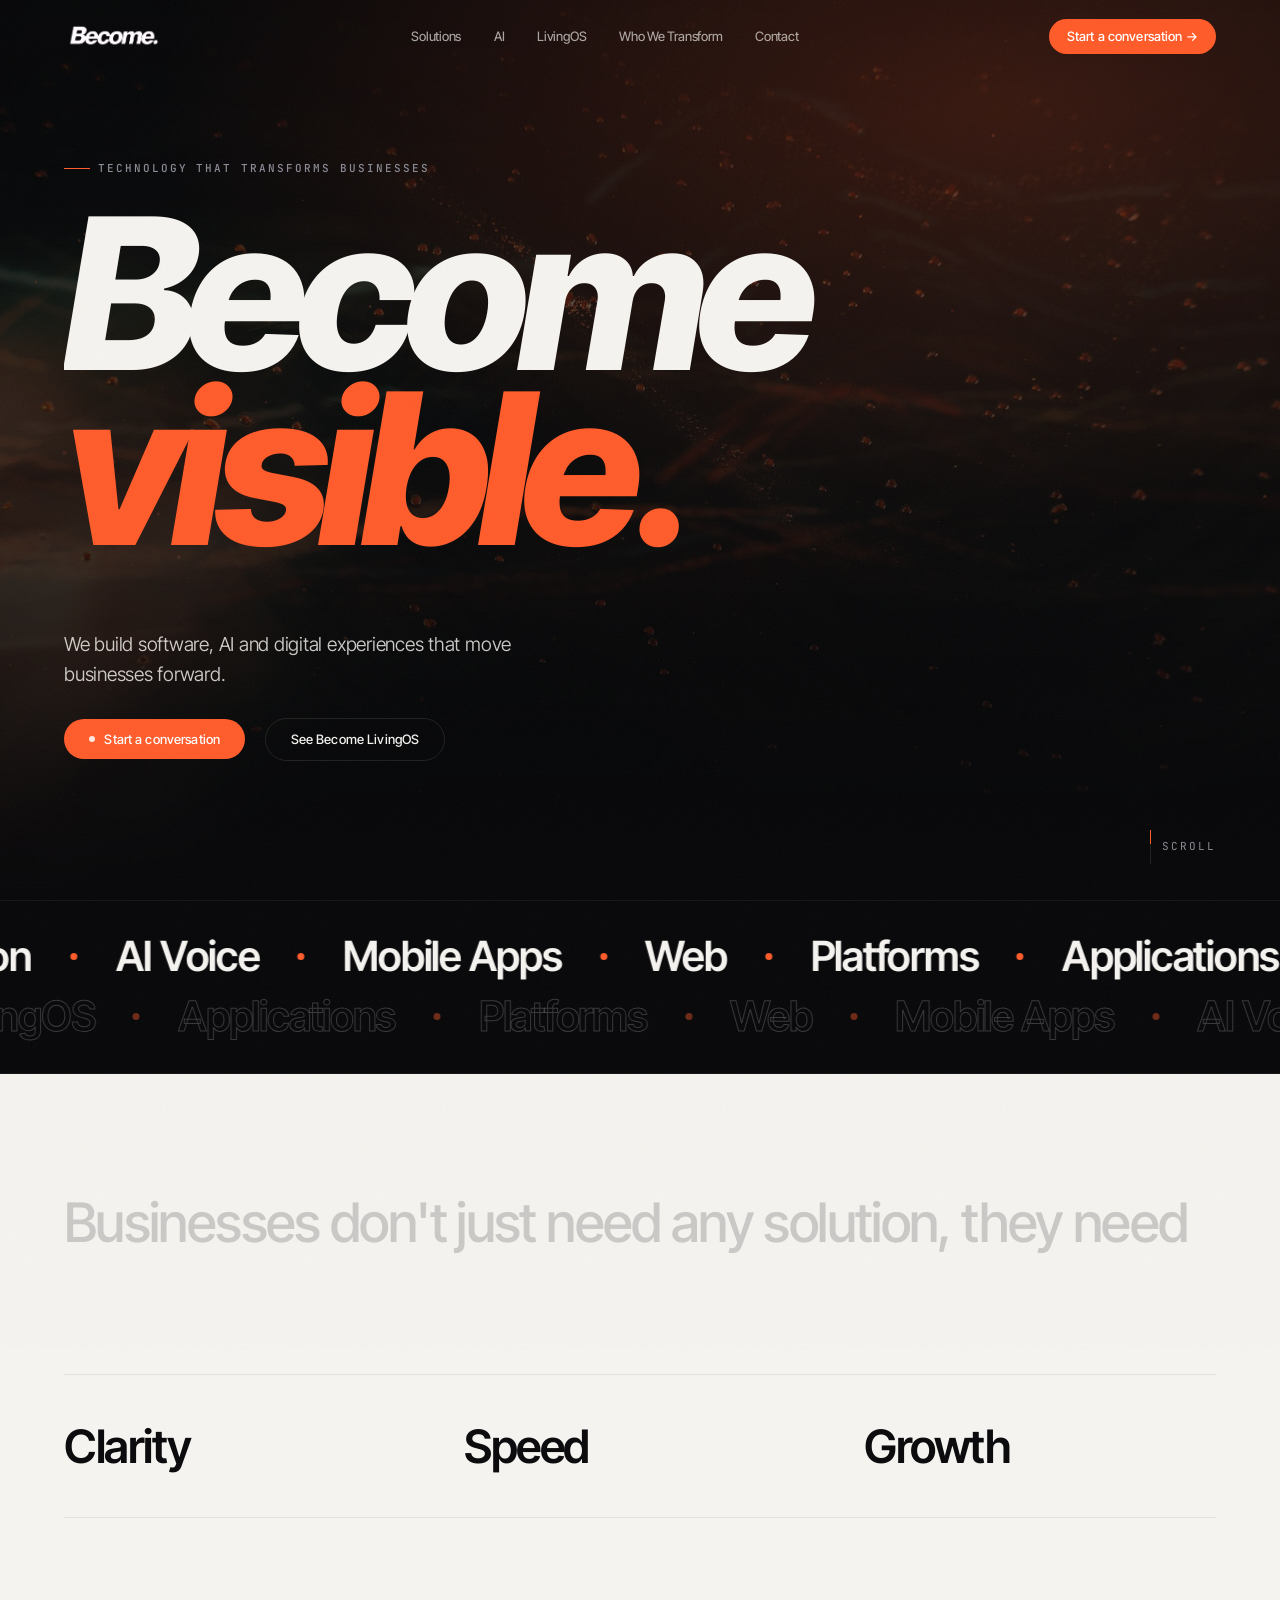
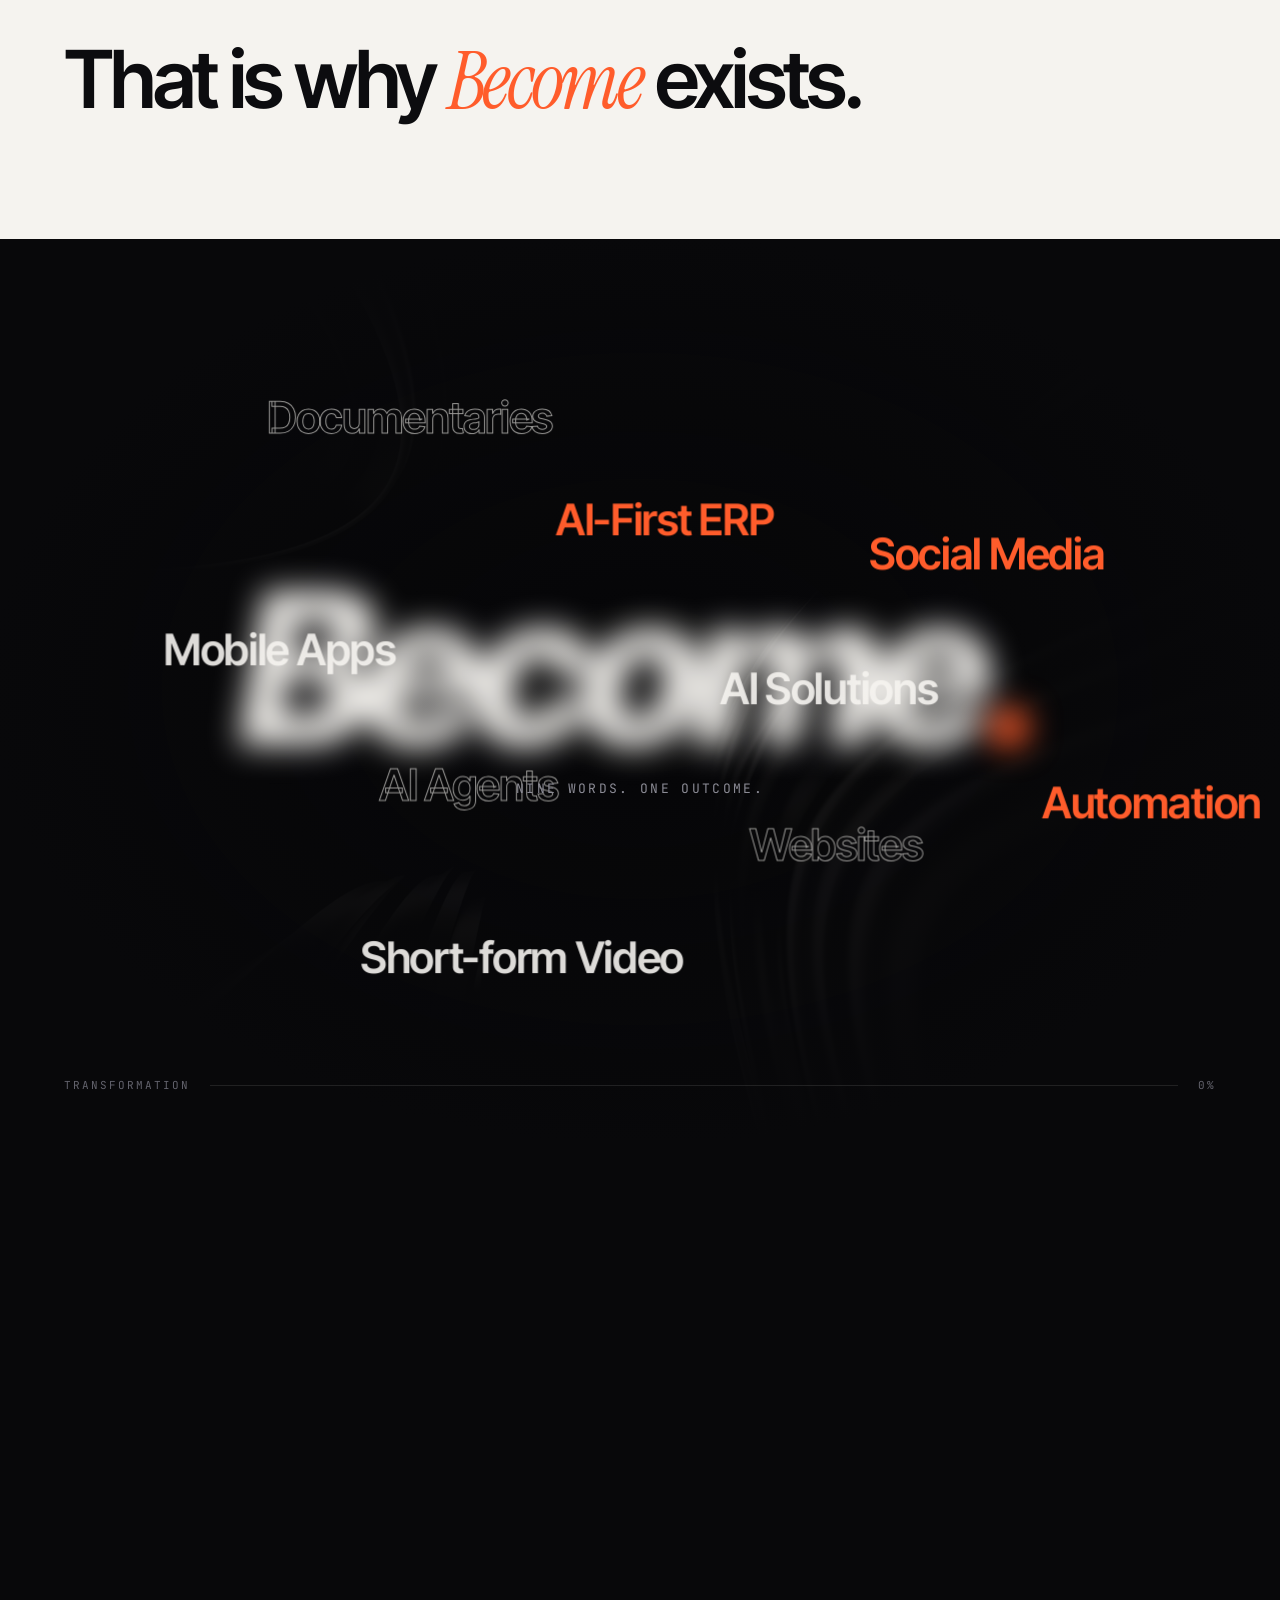
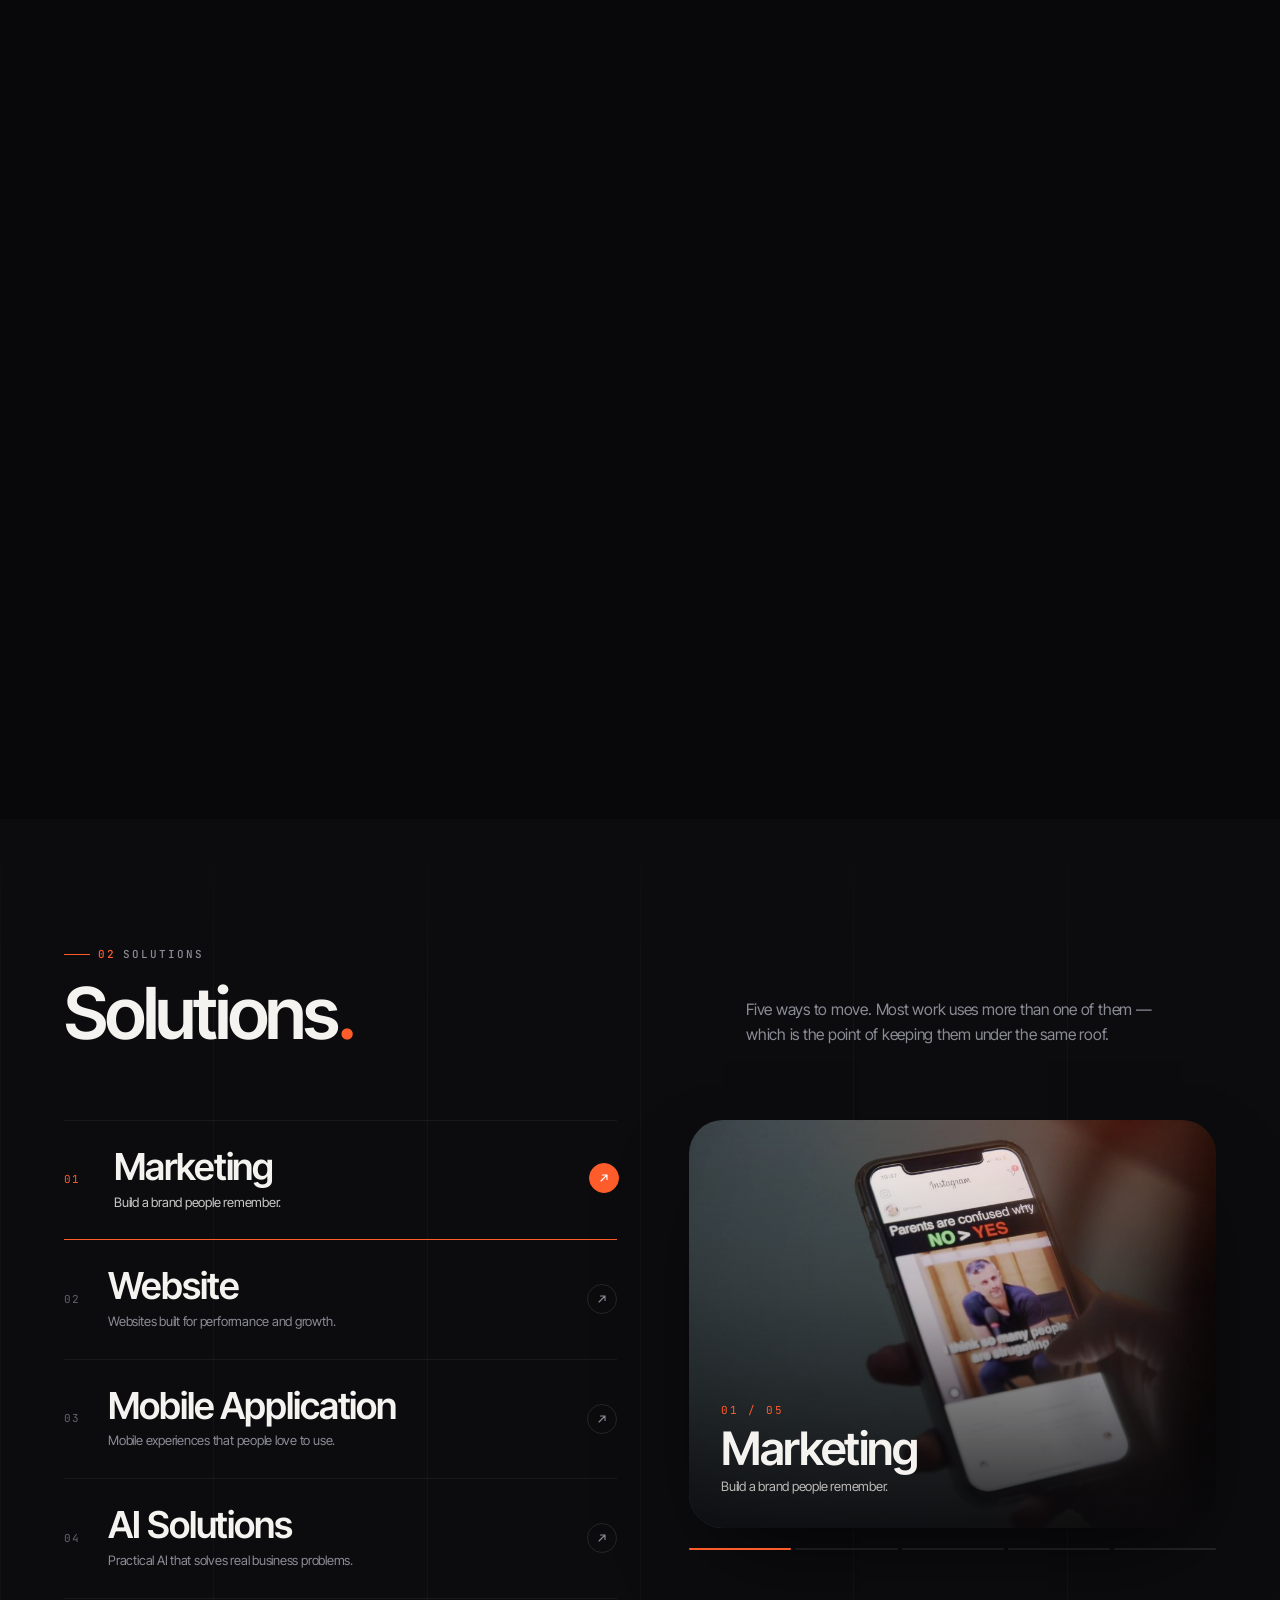
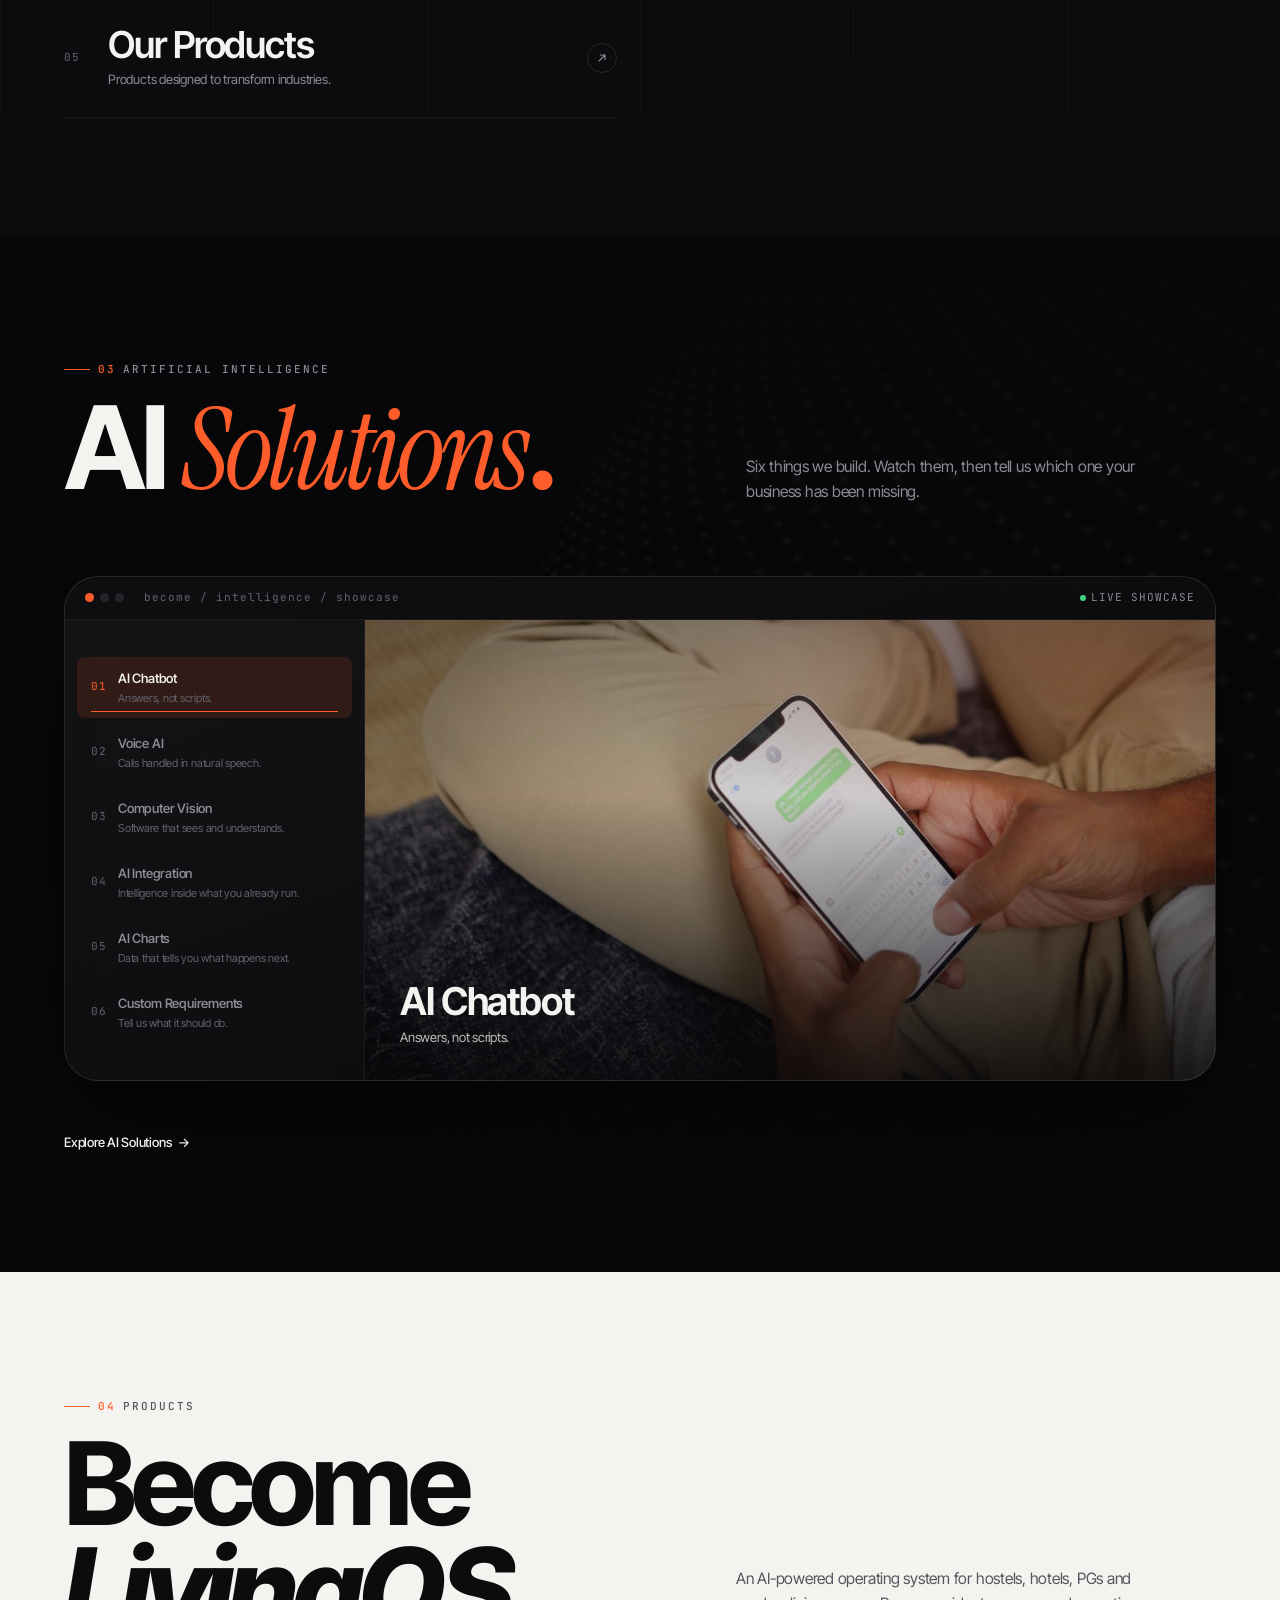
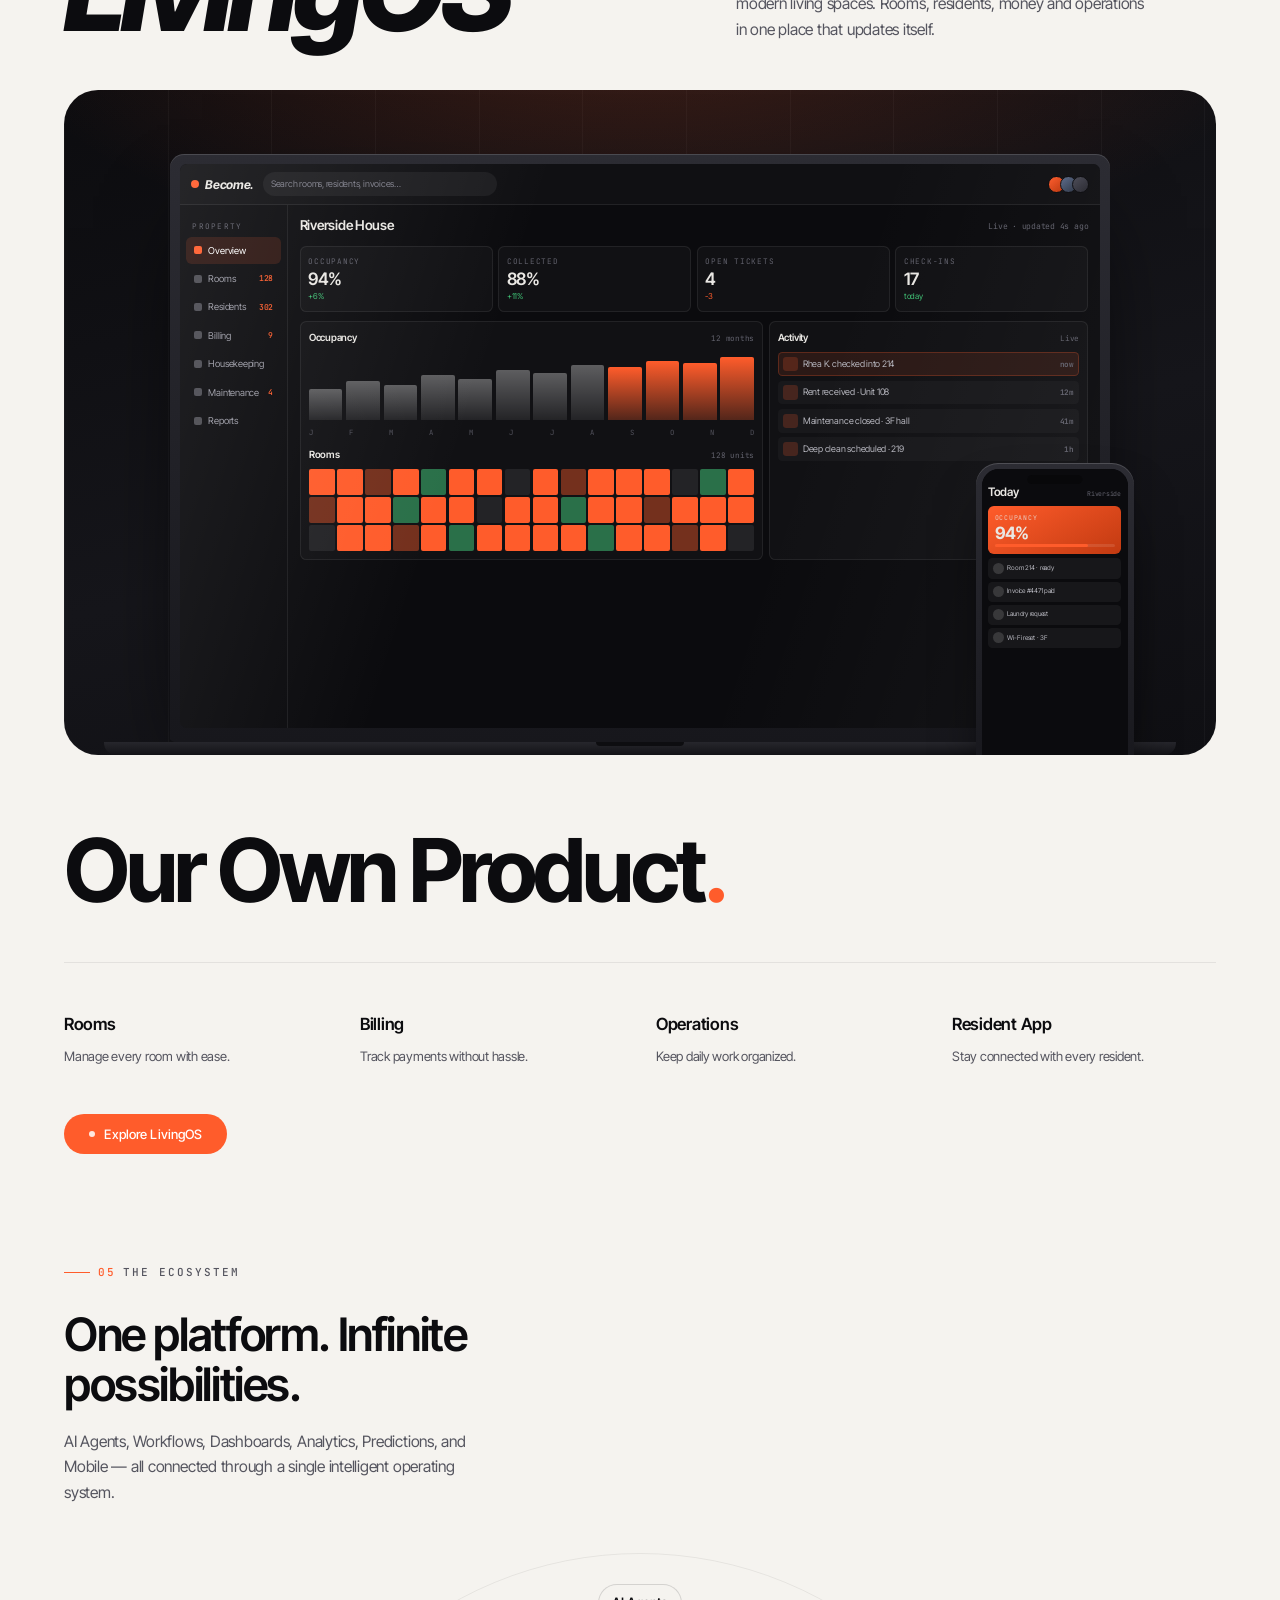
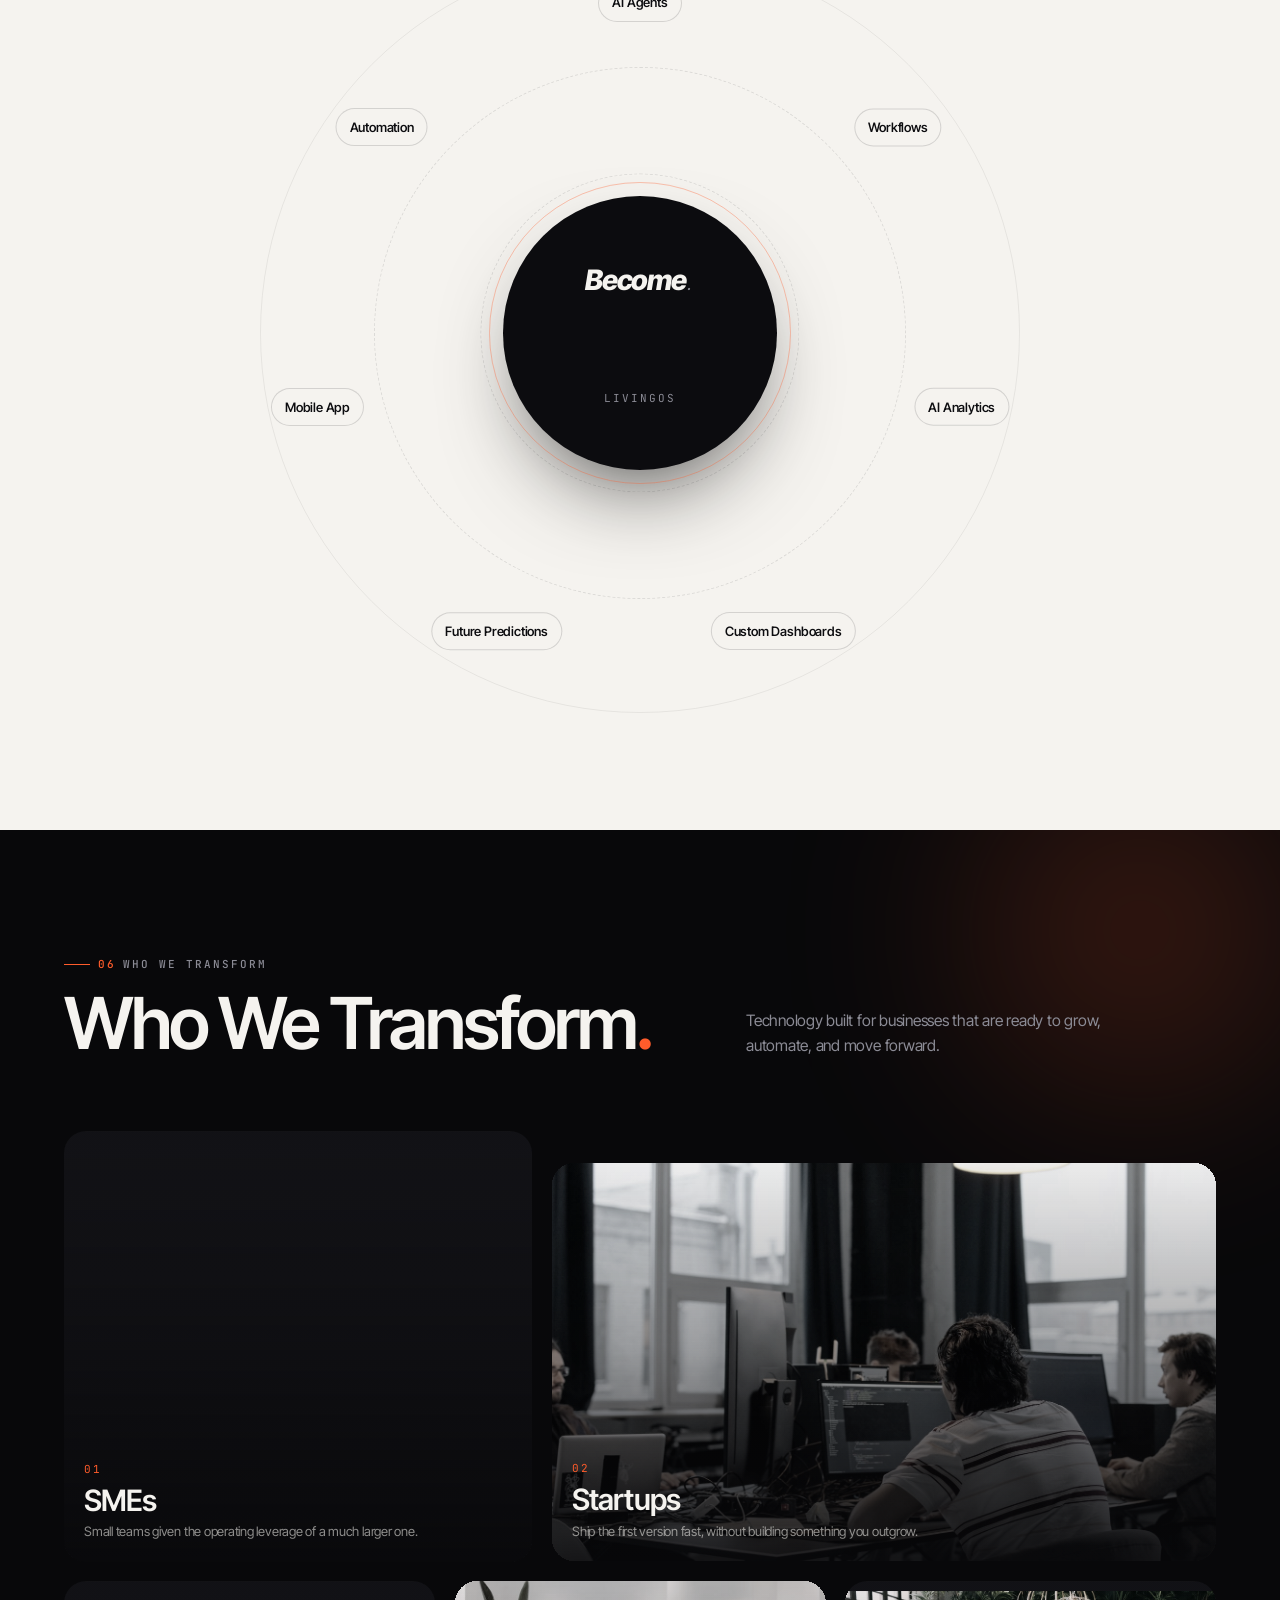
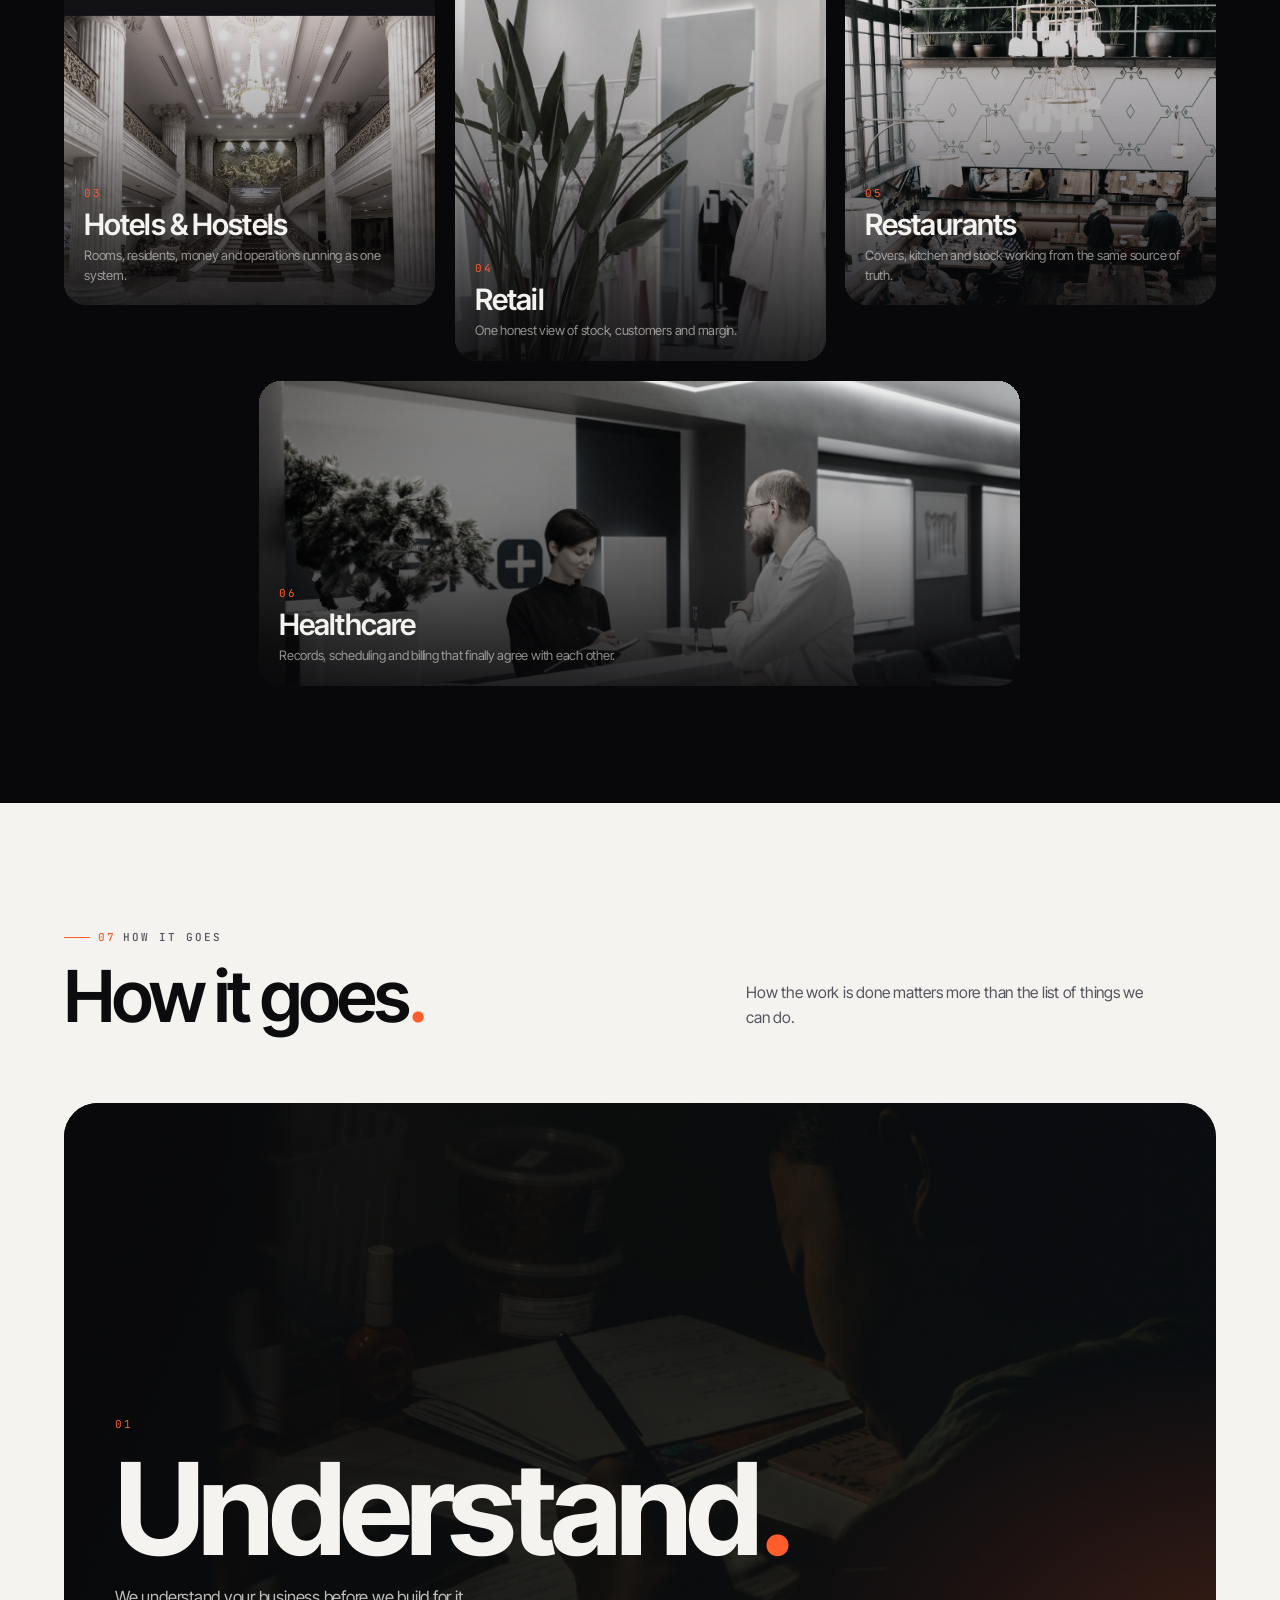
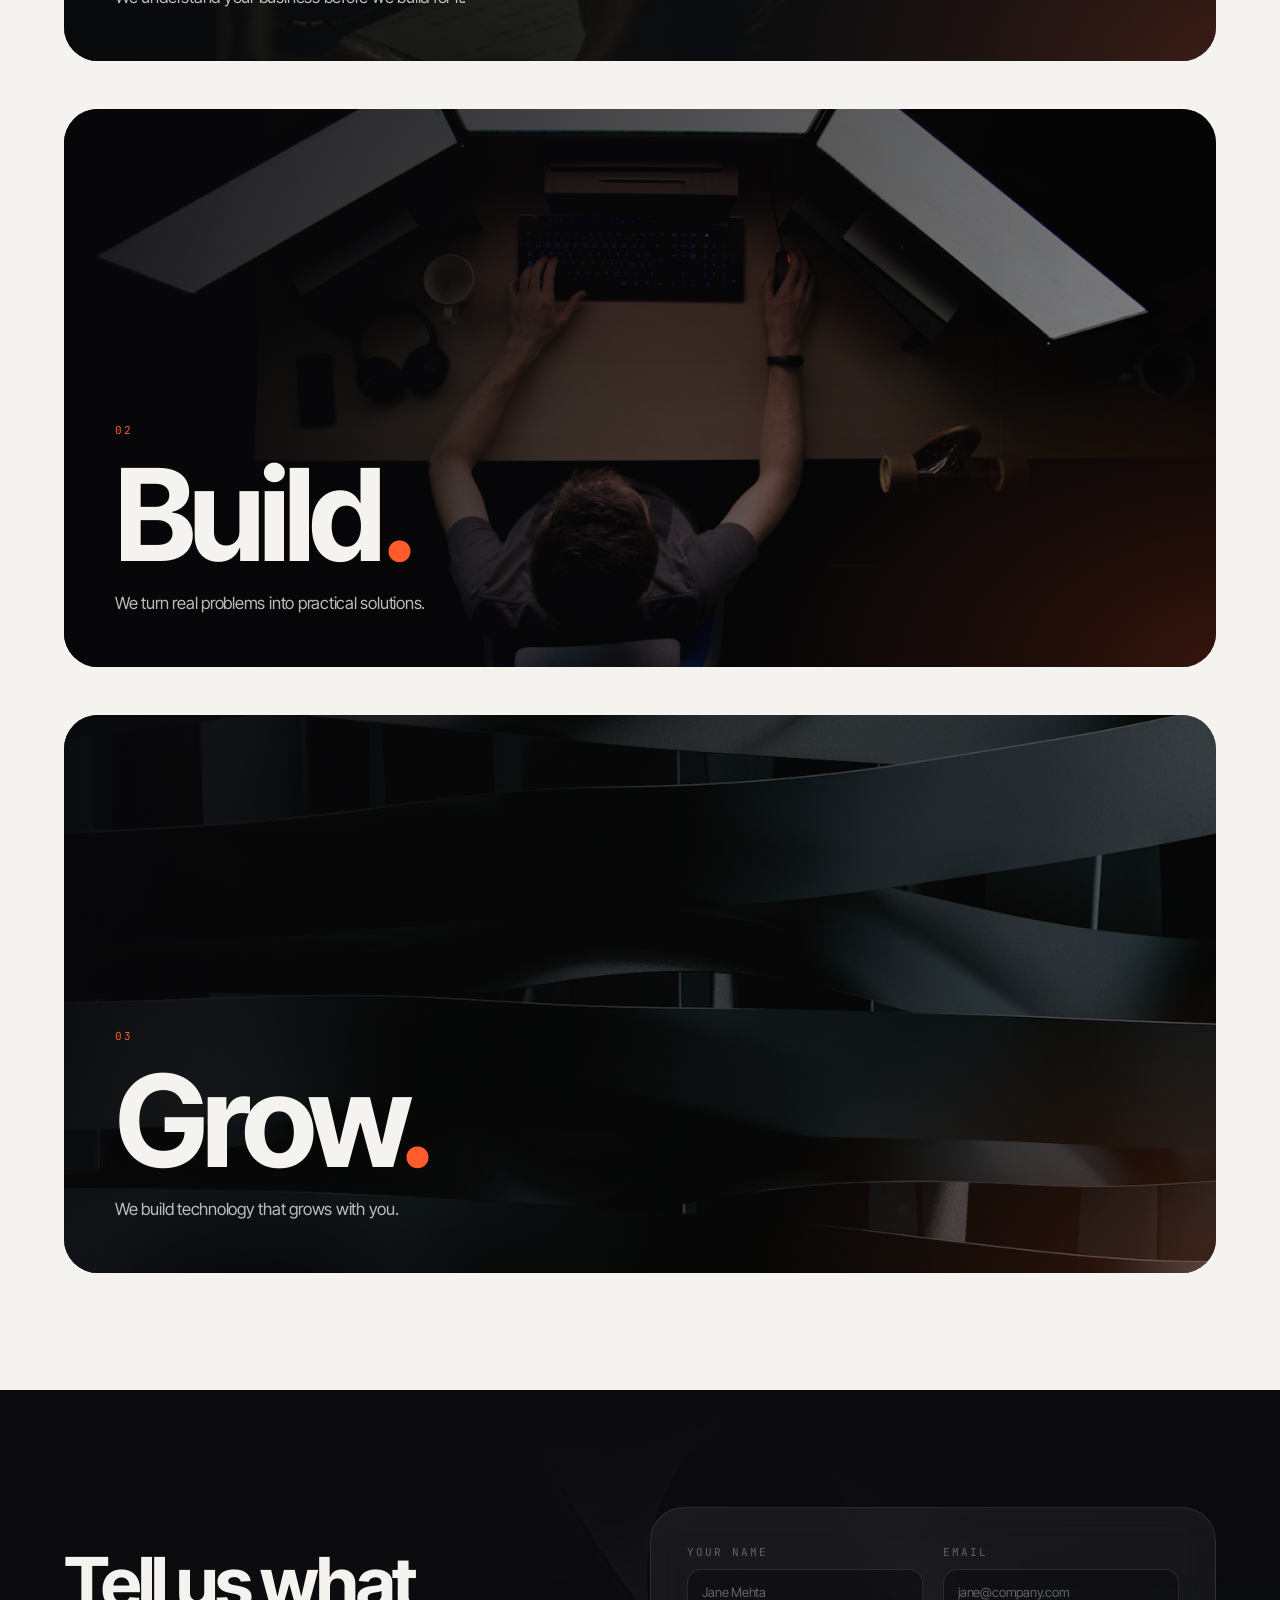
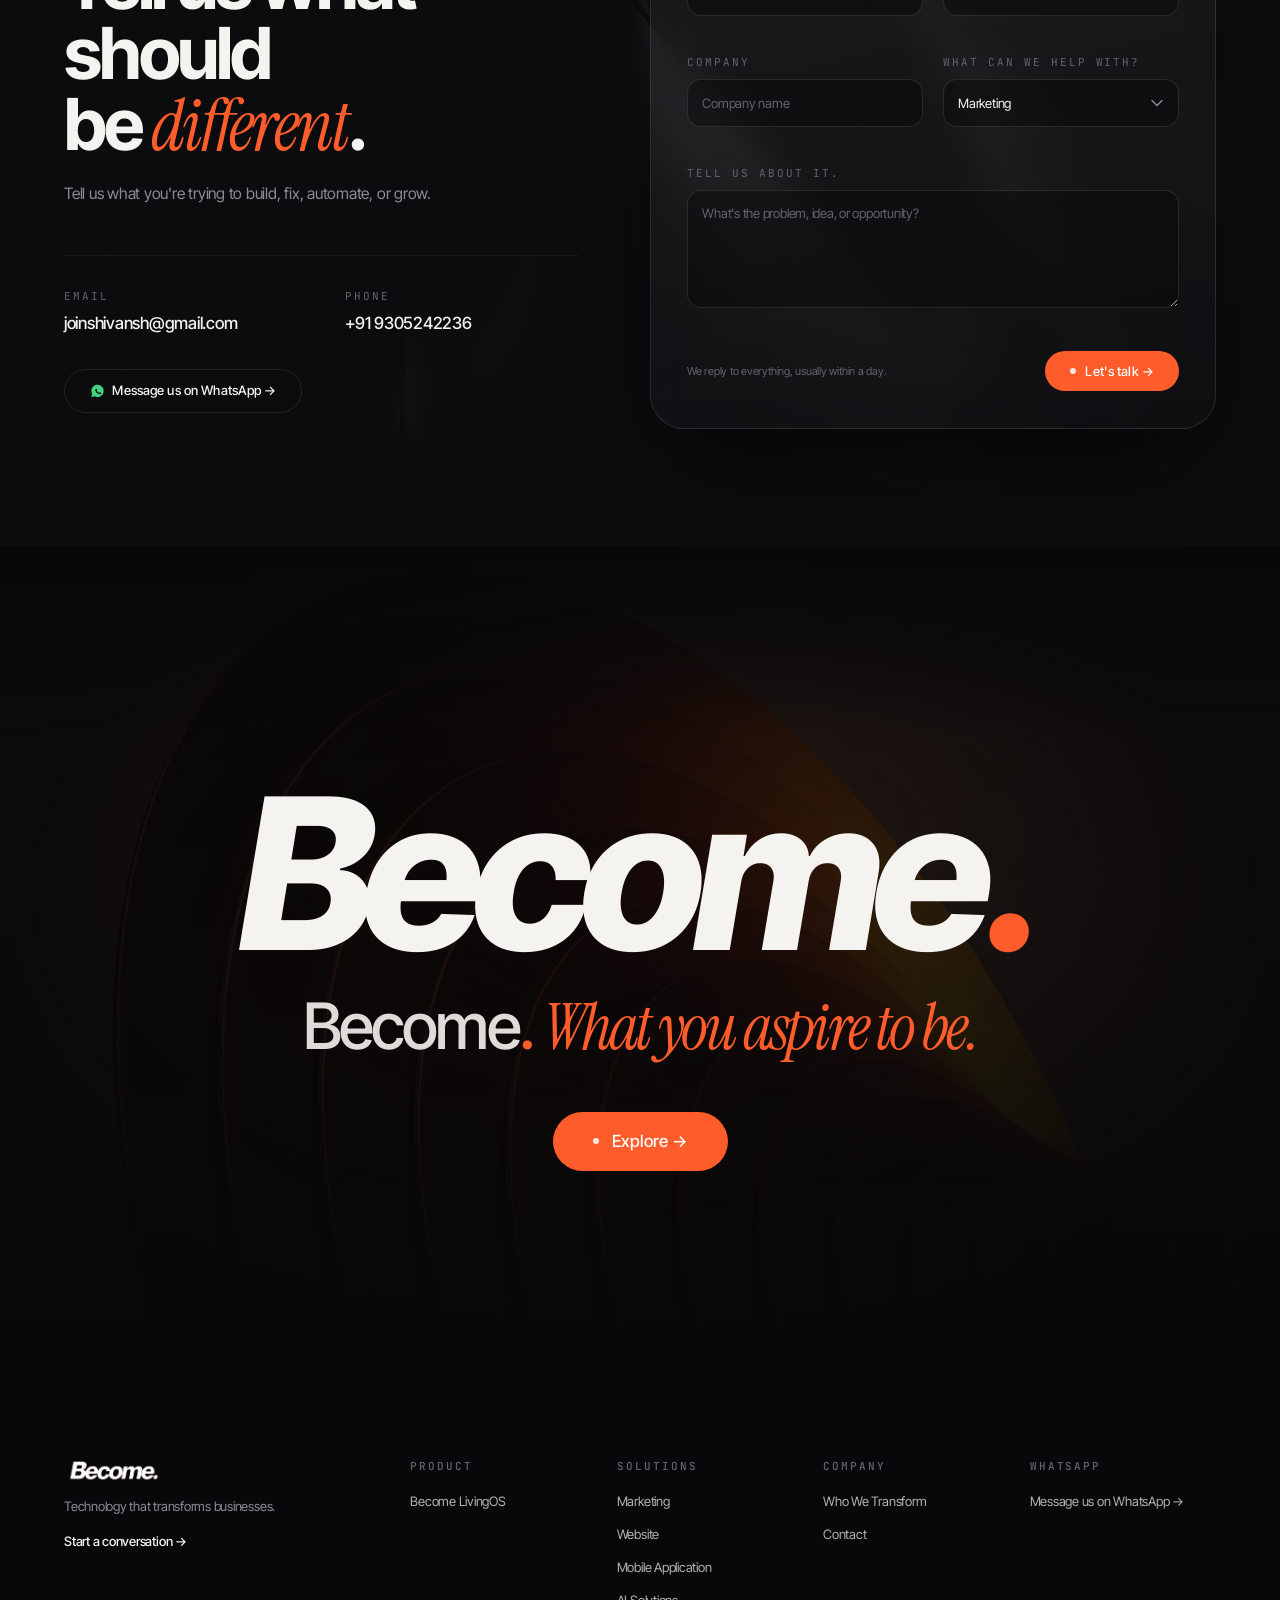
==== commit f3ae3161: "become website v2" ====
--- a/BECOME_WEBSITE/index.html
+++ b/BECOME_WEBSITE/index.html
@@ -4,7 +4,7 @@
 <meta charset="utf-8">
 <meta name="viewport" content="width=device-width, initial-scale=1, viewport-fit=cover">
 <title>Become. — Technology that transforms businesses</title>
-<meta name="description" content="Become. builds software, AI, SaaS products and digital experiences that help businesses become what they are meant to be.">
+<meta name="description" content="Become. builds software, AI and digital experiences that move businesses forward. Marketing, websites, mobile applications, AI solutions and Become LivingOS.">
 <meta name="theme-color" content="#08080a">
 <meta name="color-scheme" content="dark">
 
@@ -12,14 +12,14 @@
 <meta property="og:type" content="website">
 <meta property="og:site_name" content="Become.">
 <meta property="og:title" content="Become. — Technology that transforms businesses">
-<meta property="og:description" content="Software, artificial intelligence, SaaS products and digital experiences, engineered for businesses that intend to become something else.">
+<meta property="og:description" content="Software, artificial intelligence and digital experiences, engineered for businesses that intend to become something else.">
 <meta property="og:image" content="assets/img/hero-flow.jpg">
 <meta property="og:locale" content="en">
 
 <!-- Twitter -->
 <meta name="twitter:card" content="summary_large_image">
 <meta name="twitter:title" content="Become. — Technology that transforms businesses">
-<meta name="twitter:description" content="Software, AI, SaaS products and digital experiences for businesses that intend to become something else.">
+<meta name="twitter:description" content="Software, AI and digital experiences for businesses that intend to become something else.">
 <meta name="twitter:image" content="assets/img/hero-flow.jpg">
 
 <link rel="icon" href="assets/Become..png" type="image/png">
@@ -36,7 +36,7 @@
 <link rel="stylesheet" href="css/chrome.css">
 <link rel="stylesheet" href="css/sections-a.css">
 <link rel="stylesheet" href="css/sections-b.css">
-<link rel="stylesheet" href="css/demos.css">
+<link rel="stylesheet" href="css/pages.css">
 
 <script>document.documentElement.className = document.documentElement.className.replace('no-js', 'js');</script>
 
@@ -49,10 +49,12 @@
   "url": "https://become.example/",
   "logo": "assets/Become..png",
   "slogan": "Technology that transforms businesses.",
-  "description": "Become. builds software, artificial intelligence, SaaS products, automation and digital experiences for businesses.",
+  "description": "Become. builds software, artificial intelligence, mobile applications, websites, marketing and digital experiences for businesses.",
+  "email": "joinshivansh@gmail.com",
+  "telephone": "+91 9305242236",
   "knowsAbout": [
-    "Software Engineering","Artificial Intelligence","SaaS","Automation",
-    "Cloud Infrastructure","Computer Vision","Mobile Applications","Brand Growth"
+    "Marketing","Websites","Mobile Applications","Artificial Intelligence",
+    "Automation","Computer Vision","Voice AI","Analytics"
   ],
   "makesOffer": [
     { "@type": "Offer", "itemOffered": { "@type": "SoftwareApplication", "name": "Become LivingOS", "applicationCategory": "BusinessApplication", "operatingSystem": "Web" } }
@@ -61,7 +63,7 @@
 </script>
 </head>
 
-<body>
+<body data-page="home">
 
 <a class="skip-link" href="#main">Skip to content</a>
 
@@ -100,8 +102,8 @@
     </nav>
 
     <div class="nav__actions">
-      <a class="btn nav__cta" href="#contact" data-magnetic>
-        <span>Start a transformation</span>
+      <a class="btn nav__cta" href="#contact" data-cta data-magnetic>
+        <span data-cta-label>Start a conversation →</span>
       </a>
       <button class="nav__toggle" id="navToggle" type="button"
               aria-label="Open menu" aria-expanded="false" aria-controls="menu">
@@ -117,9 +119,8 @@
   <nav class="menu__body" id="menuBody" aria-label="Mobile"></nav>
   <div class="menu__foot">
     <span>Technology that transforms businesses.</span>
-    <a class="link" href="#contact" data-menu-close>
-      <span>Start a transformation</span>
-      <span class="link__arrow" aria-hidden="true">→</span>
+    <a class="link" href="#contact" data-cta data-menu-close>
+      <span data-cta-label>Start a conversation →</span>
     </a>
   </div>
 </div>
@@ -155,30 +156,24 @@
 
     <div class="hero__support">
       <p class="hero__lede" data-reveal="fade" style="--reveal-delay:120ms">
-        We build software, AI and digital experiences that help businesses
-        become what they are meant to be.
+        We build software, AI and digital experiences that move businesses forward.
       </p>
       <div class="hero__actions" data-reveal="fade" style="--reveal-delay:220ms">
         <a class="btn" href="#contact" data-magnetic>
           <span class="btn__dot" aria-hidden="true"></span>
-          <span>Start a transformation</span>
+          <span>Start a conversation</span>
         </a>
-        <a class="btn btn--ghost" href="#products" data-magnetic>
+        <a class="btn btn--ghost" href="livingos.html" data-magnetic>
           <span>See Become LivingOS</span>
         </a>
       </div>
     </div>
   </div>
 
-  <div class="hero__rail">
-    <div class="hero__rail-inner">
-      <ul class="hero__facts" id="heroFacts"></ul>
-      <a class="hero__cue" href="#manifesto" aria-label="Scroll to read more">
-        <span class="hero__cue-track" aria-hidden="true"><i></i></span>
-        <span>Scroll</span>
-      </a>
-    </div>
-  </div>
+  <a class="hero__cue" href="#manifesto" aria-label="Scroll to read more">
+    <span class="hero__cue-track" aria-hidden="true"><i></i></span>
+    <span>Scroll</span>
+  </a>
 </section>
 
 <!-- ════ 02 · TICKER ═════════════════════════════════════════ -->
@@ -191,35 +186,25 @@
 <section class="section is-light manifesto" id="manifesto" aria-labelledby="manifesto-h">
   <div class="shell">
     <div class="manifesto__grid">
-      <aside class="manifesto__aside">
-        <p class="eyebrow"><span class="eyebrow__num">01</span> Manifesto</p>
-        <p>A point of view, written before the first line of code.</p>
-      </aside>
-
-      <div>
-        <h2 id="manifesto-h" class="manifesto__text lit-text" data-lit>
-          <p>Businesses do not need more software. They need clarity. They need speed. They need automation. They need growth. They need technology that actually solves problems.</p>
-        </h2>
-
-        <div class="manifesto__break">
-          <div class="manifesto__need" data-reveal="fade">
-            <b>Clarity</b>
-            <span>Knowing what is true today, without asking four people first.</span>
-          </div>
-          <div class="manifesto__need" data-reveal="fade" style="--reveal-delay:110ms">
-            <b>Speed</b>
-            <span>Removing the hours between deciding something and it being done.</span>
-          </div>
-          <div class="manifesto__need" data-reveal="fade" style="--reveal-delay:220ms">
-            <b>Growth</b>
-            <span>Capacity that increases without the headcount increasing with it.</span>
-          </div>
-        </div>
-
-        <p class="manifesto__close" data-reveal="rise">
-          That is why <em>Become</em> exists.
-        </p>
-      </div>
+      <h2 id="manifesto-h" class="manifesto__text lit-text" data-lit>
+        <p>Businesses don't just need any solution, they need</p>
+      </h2>
+
+      <div class="manifesto__break">
+        <div class="manifesto__need" data-reveal="fade">
+          <b>Clarity</b>
+        </div>
+        <div class="manifesto__need" data-reveal="fade" style="--reveal-delay:110ms">
+          <b>Speed</b>
+        </div>
+        <div class="manifesto__need" data-reveal="fade" style="--reveal-delay:220ms">
+          <b>Growth</b>
+        </div>
+      </div>
+
+      <p class="manifesto__close" data-reveal="rise">
+        That is why <em>Become</em> exists.
+      </p>
     </div>
   </div>
 </section>
@@ -239,8 +224,9 @@
       <h2 id="converge-h" class="converge__mark">Become<i>.</i></h2>
       <p class="converge__sub">Nine words. One outcome.</p>
       <span class="visually-hidden">
-        Visible. Automated. Connected. Intelligent. Scalable. Digital.
-        Powerful. Trusted. Modern. All of it converges on one idea: Become.
+        AI Solutions. AI Agents. AI-First ERP. Websites. Mobile Apps.
+        Social Media. Short-form Video. Documentaries. Automation.
+        All of it converges on one idea: Become.
       </span>
     </div>
 
@@ -264,8 +250,8 @@
         </h2>
       </div>
       <p class="prose" data-reveal="fade" style="--reveal-delay:140ms">
-        Seven capabilities, one company. Most work uses more than one of
-        them — which is the point of keeping them under the same roof.
+        Five ways to move. Most work uses more than one of them —
+        which is the point of keeping them under the same roof.
       </p>
     </header>
 
@@ -280,7 +266,7 @@
   </div>
 </section>
 
-<!-- ════ 06 · ARTIFICIAL INTELLIGENCE ════════════════════════ -->
+<!-- ════ 06 · AI SOLUTIONS ═══════════════════════════════════ -->
 <section class="section ai" id="ai" aria-labelledby="ai-h">
   <div class="ai__aura" aria-hidden="true">
     <img src="assets/img/atmos-sphere.jpg" alt="" loading="lazy" decoding="async" width="1600" height="1067">
@@ -291,34 +277,35 @@
       <div>
         <p class="eyebrow" data-reveal="fade"><span class="eyebrow__num">03</span> Artificial Intelligence</p>
         <h2 id="ai-h" class="ai__title" data-reveal="rise" style="margin-top:1rem">
-          Intelligence,<br><em>built for business.</em>
+          AI <em>Solutions</em><span class="ember-text">.</span>
         </h2>
       </div>
       <p class="prose" data-reveal="fade" style="--reveal-delay:140ms">
-        Not a chatbot bolted onto a website. Systems that see, listen, read
-        and predict — wired into the operations that already pay the bills.
+        Six things we build. Watch them, then tell us which one your
+        business has been missing.
       </p>
     </header>
 
-    <!-- Live demo console -->
-    <div class="console" data-reveal="scale">
+    <!-- Live showcase console -->
+    <div class="console console--show" data-reveal="scale">
       <div class="console__bar">
         <span class="console__lights" aria-hidden="true"><i></i><i></i><i></i></span>
-        <span class="console__path">become / intelligence / production</span>
-        <span class="console__status"><i aria-hidden="true"></i> Simulated</span>
-      </div>
-
-      <div class="console__body">
-        <div class="console__nav" role="tablist" aria-label="AI capability demonstrations" id="consoleNav"></div>
-        <div class="console__view" id="consoleView"></div>
-      </div>
-    </div>
-
-    <!-- Capability cards -->
-    <div class="cap-grid" id="capGrid"></div>
-
-    <!-- Outcomes -->
-    <div class="ai__outcomes" id="aiOutcomes"></div>
+        <span class="console__path">become / intelligence / showcase</span>
+        <span class="console__status"><i aria-hidden="true"></i> Live showcase</span>
+      </div>
+
+      <div class="showreel">
+        <div class="showreel__rail" role="tablist" aria-label="AI capabilities" id="aiRail"></div>
+        <div class="showreel__stage" id="aiStage"></div>
+      </div>
+    </div>
+
+    <p class="ai__more" data-reveal="fade">
+      <a class="link" href="ai-solutions.html">
+        <span>Explore AI Solutions</span>
+        <span class="link__arrow" aria-hidden="true">→</span>
+      </a>
+    </p>
   </div>
 </section>
 
@@ -333,8 +320,7 @@
         </h2>
       </div>
       <div data-reveal="fade" style="--reveal-delay:140ms">
-        <span class="chip chip--live"><i aria-hidden="true"></i> Live product</span>
-        <p class="prose" style="margin-top:1rem">
+        <p class="prose">
           An AI-powered operating system for hostels, hotels, PGs and modern
           living spaces. Rooms, residents, money and operations in one place
           that updates itself.
@@ -363,18 +349,29 @@
       </div>
     </div>
 
+    <p class="products__statement" data-reveal="rise">
+      Our Own Product<span class="ember-text">.</span>
+    </p>
+
     <div class="products__rail" id="productUses"></div>
 
-    <!-- The family -->
+    <div class="products__cta" data-reveal="fade">
+      <a class="btn" href="livingos.html" data-magnetic>
+        <span class="btn__dot" aria-hidden="true"></span>
+        <span>Explore LivingOS</span>
+      </a>
+    </div>
+
+    <!-- The ecosystem -->
     <div class="constellation">
       <div class="constellation__head">
-        <p class="eyebrow" data-reveal="fade"><span class="eyebrow__num">05</span> The family</p>
+        <p class="eyebrow" data-reveal="fade"><span class="eyebrow__num">05</span> The ecosystem</p>
         <h3 class="subhead" data-reveal="rise" style="margin-top:.75rem">
-          One architecture. Many industries.
+          One platform. Infinite possibilities.
         </h3>
         <p class="prose" data-reveal="fade">
-          LivingOS is the first. The same core — records, money, operations,
-          intelligence — is being shaped for the businesses around it.
+          AI Agents, Workflows, Dashboards, Analytics, Predictions, and
+          Mobile — all connected through a single intelligent operating system.
         </p>
       </div>
 
@@ -384,73 +381,32 @@
           <span class="orbit__ring"></span>
           <span class="orbit__ring"></span>
         </div>
+        <div class="orbit__nodes" id="orbitNodes" aria-hidden="true"></div>
         <div class="orbit__core" data-reveal="scale">
           <b>Become<span class="ember-text">.</span></b>
-          <span>Core platform</span>
-        </div>
-      </div>
-    </div>
-  </div>
-</section>
-
-<!-- ════ 08 · SELECTED WORK ══════════════════════════════════ -->
-<section class="section work" id="work" aria-labelledby="work-h">
-  <div class="shell">
-    <header class="section__head section__head--split">
-      <div>
-        <p class="eyebrow" data-reveal="fade"><span class="eyebrow__num">06</span> Selected Work</p>
-        <h2 id="work-h" class="headline" data-reveal="rise" style="margin-top:1rem">
-          What transformation<br>actually looks like.
-        </h2>
-      </div>
-      <p class="prose" data-reveal="fade" style="--reveal-delay:140ms">
-        Every project below is a change of state — something a business could
-        not do on Monday and could do by the end of the quarter.
-      </p>
-    </header>
-  </div>
-
-  <div class="shell">
-    <div class="work__viewport" id="workViewport" tabindex="0"
-         role="region" aria-label="Selected work, scrollable">
-      <div class="work__track" id="workTrack"></div>
-    </div>
-
-    <div class="carousel-bar">
-      <span class="drag-hint">Drag · scroll · arrow keys</span>
-      <span class="carousel-bar__track">
-        <span class="carousel-bar__thumb" id="workThumb"></span>
-      </span>
-      <span class="carousel-bar__btns">
-        <button class="circ" id="workPrev" type="button" aria-label="Previous project">
-          <svg width="15" height="15" viewBox="0 0 16 16" fill="none" aria-hidden="true">
-            <path d="M10 3 5 8l5 5" stroke="currentColor" stroke-width="1.5" stroke-linecap="round" stroke-linejoin="round"/>
-          </svg>
-        </button>
-        <button class="circ" id="workNext" type="button" aria-label="Next project">
-          <svg width="15" height="15" viewBox="0 0 16 16" fill="none" aria-hidden="true">
-            <path d="M6 3l5 5-5 5" stroke="currentColor" stroke-width="1.5" stroke-linecap="round" stroke-linejoin="round"/>
-          </svg>
-        </button>
-      </span>
-    </div>
-  </div>
-</section>
-
-<!-- ════ 09 · INDUSTRIES ═════════════════════════════════════ -->
+          <span>LivingOS</span>
+        </div>
+      </div>
+
+      <ul class="visually-hidden" id="orbitList"></ul>
+    </div>
+  </div>
+</section>
+
+<!-- ════ 09 · WHO WE TRANSFORM ═══════════════════════════════ -->
 <section class="section industries" id="industries" aria-labelledby="industries-h">
   <div class="bloom" style="width:520px;height:520px;top:-160px;right:-120px" aria-hidden="true"></div>
   <div class="shell u-relative">
     <header class="section__head section__head--split">
       <div>
-        <p class="eyebrow" data-reveal="fade"><span class="eyebrow__num">07</span> Industries</p>
+        <p class="eyebrow" data-reveal="fade"><span class="eyebrow__num">06</span> Who We Transform</p>
         <h2 id="industries-h" class="headline" data-reveal="rise" style="margin-top:1rem">
-          Where we work<span class="ember-text">.</span>
+          Who We Transform<span class="ember-text">.</span>
         </h2>
       </div>
       <p class="prose" data-reveal="fade" style="--reveal-delay:140ms">
-        Different floors, same problem underneath: information that lives in
-        too many places and work that repeats itself.
+        Technology built for businesses that are ready to grow, automate,
+        and move forward.
       </p>
     </header>
 
@@ -458,42 +414,14 @@
   </div>
 </section>
 
-<!-- ════ 10 · TECHNOLOGY ═════════════════════════════════════ -->
-<section class="section tech" id="tech" aria-labelledby="tech-h">
-  <div class="shell">
-    <header class="section__head section__head--split">
-      <div>
-        <p class="eyebrow" data-reveal="fade"><span class="eyebrow__num">08</span> Technology</p>
-        <h2 id="tech-h" class="headline" data-reveal="rise" style="margin-top:1rem">
-          The stack underneath<span class="ember-text">.</span>
-        </h2>
-      </div>
-      <p class="prose" data-reveal="fade" style="--reveal-delay:140ms">
-        Tools are a means, never the story. These are the ones we reach for
-        because they hold up in production.
-      </p>
-    </header>
-  </div>
-
-  <div class="tech__marquee" aria-hidden="true">
-    <div class="tech__row" data-marquee="-0.35"><div class="tech__set" id="techA"></div></div>
-    <div class="tech__row" data-marquee="0.28"><div class="tech__set" id="techB"></div></div>
-  </div>
-
-  <div class="shell">
-    <ul class="visually-hidden" id="techList"></ul>
-    <div class="tech__foot" id="techNotes"></div>
-  </div>
-</section>
-
-<!-- ════ 11 · WHY BECOME ═════════════════════════════════════ -->
+<!-- ════ 11 · HOW IT GOES ════════════════════════════════════ -->
 <section class="section is-light why" id="why" aria-labelledby="why-h">
   <div class="shell">
     <header class="section__head section__head--split">
       <div>
-        <p class="eyebrow" data-reveal="fade"><span class="eyebrow__num">09</span> Why Become</p>
+        <p class="eyebrow" data-reveal="fade"><span class="eyebrow__num">07</span> How it goes</p>
         <h2 id="why-h" class="headline" data-reveal="rise" style="margin-top:1rem">
-          Three chapters<span class="ember-text">.</span>
+          How it goes<span class="ember-text">.</span>
         </h2>
       </div>
       <p class="prose" data-reveal="fade" style="--reveal-delay:140ms">
@@ -505,29 +433,6 @@
   </div>
 </section>
 
-<!-- ════ 12 · PROCESS ════════════════════════════════════════ -->
-<section class="section process" id="process" aria-labelledby="process-h">
-  <div class="shell">
-    <header class="section__head section__head--split">
-      <div>
-        <p class="eyebrow" data-reveal="fade"><span class="eyebrow__num">10</span> Process</p>
-        <h2 id="process-h" class="headline" data-reveal="rise" style="margin-top:1rem">
-          How it goes<span class="ember-text">.</span>
-        </h2>
-      </div>
-      <p class="prose" data-reveal="fade" style="--reveal-delay:140ms">
-        Five stages, run collaboratively. You are in the room for all of them,
-        and the shape adapts to what we find.
-      </p>
-    </header>
-
-    <div class="track" id="track">
-      <span class="track__line" id="trackLine" aria-hidden="true"><i></i></span>
-      <ol class="track__steps" id="trackSteps"></ol>
-    </div>
-  </div>
-</section>
-
 <!-- ════ 13 · CONTACT ════════════════════════════════════════ -->
 <section class="section contact" id="contact" aria-labelledby="contact-h">
   <div class="contact__bg" aria-hidden="true">
@@ -536,19 +441,26 @@
 
   <div class="shell contact__grid">
     <div class="contact__pitch">
-      <p class="eyebrow" data-reveal="fade"><span class="eyebrow__num">11</span> Contact</p>
+      <p class="eyebrow" data-reveal="fade"><span class="eyebrow__num">08</span> Contact</p>
       <h2 id="contact-h" data-reveal="rise" style="margin-top:1rem">
         Tell us what should<br>be <em>different</em>.
       </h2>
       <p class="prose" data-reveal="fade">
-        Bring the problem, not the specification. If software is the wrong
-        answer we will say so — and if it is the right one, you will have a
-        clear plan before anyone writes code.
+        Tell us what you're trying to build, fix, automate, or grow.
       </p>
 
       <dl class="contact__details" id="contactDetails"></dl>
 
-      <div class="contact__socials" id="contactSocials"></div>
+      <div class="contact__socials">
+        <a class="btn btn--ghost btn--wa" href="#" data-whatsapp data-magnetic>
+          <span class="btn__wa" aria-hidden="true">
+            <svg viewBox="0 0 24 24" width="16" height="16" fill="currentColor" aria-hidden="true">
+              <path d="M12.04 2C6.6 2 2.2 6.4 2.2 11.84c0 1.74.46 3.42 1.32 4.9L2 22l5.4-1.42a9.8 9.8 0 0 0 4.64 1.18h.01c5.43 0 9.84-4.4 9.84-9.84A9.78 9.78 0 0 0 12.04 2Zm5.73 14a2.44 2.44 0 0 1-1.6 1.13c-.42.07-.95.1-2.79-.6-2.35-.9-3.85-3.3-3.97-3.46-.11-.16-.95-1.27-.95-2.42 0-1.15.6-1.72.82-1.95a.86.86 0 0 1 .62-.29h.44c.14 0 .33-.05.52.4.19.46.66 1.6.72 1.72.06.11.1.25.02.4-.08.16-.12.25-.23.39-.12.13-.25.3-.35.4-.12.11-.24.24-.1.47.13.23.6.99 1.28 1.6.88.79 1.62 1.03 1.85 1.15.23.11.36.1.5-.06.13-.16.57-.67.72-.9.15-.23.3-.19.5-.11.2.07 1.31.62 1.54.73.23.12.38.17.44.27.06.1.06.57-.16 1.13Z"/>
+            </svg>
+          </span>
+          <span>Message us on WhatsApp →</span>
+        </a>
+      </div>
     </div>
 
     <form class="form" id="contactForm" novalidate data-reveal="scale">
@@ -574,36 +486,25 @@
           <span class="field__error" data-error aria-live="polite"></span>
         </div>
         <div class="field">
-          <label for="f-interest">What do you need</label>
-          <select id="f-interest" name="interest">
-            <option>Software product</option>
-            <option>Artificial intelligence</option>
-            <option>SaaS platform</option>
-            <option>Website or web app</option>
-            <option>Mobile application</option>
-            <option>Automation</option>
-            <option>Cloud infrastructure</option>
-            <option>Brand and growth</option>
-            <option>Not sure yet</option>
-          </select>
+          <label for="f-interest">What can we help with?</label>
+          <select id="f-interest" name="interest"></select>
           <span class="field__error" data-error aria-live="polite"></span>
         </div>
       </div>
 
       <div class="field">
-        <label for="f-message">What should be different?</label>
-        <textarea id="f-message" name="message" placeholder="The thing that is slow, manual, invisible or breaking." required></textarea>
+        <label for="f-message">Tell us about it.</label>
+        <textarea id="f-message" name="message" placeholder="What's the problem, idea, or opportunity?" required></textarea>
         <span class="field__error" data-error aria-live="polite"></span>
       </div>
 
       <div class="form__foot">
         <p class="form__note">
-          This form opens your email client. Connect it to a backend or form
-          service when the contact details are final.
+          We reply to everything, usually within a day.
         </p>
         <button class="btn" type="submit" data-magnetic>
           <span class="btn__dot" aria-hidden="true"></span>
-          <span>Send it over</span>
+          <span>Let's talk →</span>
         </button>
       </div>
     </form>
@@ -623,19 +524,12 @@
   <div class="finale__body">
     <h2 id="finale-h" class="finale__mark" data-reveal="scale">Become<i>.</i></h2>
     <p class="finale__next" data-reveal="rise" style="--reveal-delay:120ms">
-      Become <em>what is next</em>.
+      Become<span class="ember-text">.</span> <em>What you aspire to be.</em>
     </p>
-    <p class="finale__sub" data-reveal="fade" style="--reveal-delay:220ms">
-      Every business is on its way to being something else. The only question
-      is whether that happens on purpose.
-    </p>
-    <div class="finale__actions" data-reveal="fade" style="--reveal-delay:300ms">
-      <a class="btn finale__btn" href="#contact" data-magnetic>
+    <div class="finale__actions" data-reveal="fade" style="--reveal-delay:220ms">
+      <a class="btn finale__btn" href="#solutions" data-magnetic>
         <span class="btn__dot" aria-hidden="true"></span>
-        <span>Let's build together</span>
-      </a>
-      <a class="btn btn--ghost finale__btn" href="#products" data-magnetic>
-        <span>Explore the products</span>
+        <span>Explore →</span>
       </a>
     </div>
   </div>
@@ -648,17 +542,16 @@
   <div class="shell">
     <div class="footer__grid">
       <div class="footer__brand">
-        <img class="footer__logo" src="assets/Become..png" alt="Become." width="180" height="34">
+        <img class="footer__logo" src="assets/Become..png" alt="Become." width="150" height="28">
         <p class="footer__tag">Technology that transforms businesses.</p>
-        <a class="link" href="#contact" style="justify-self:start">
-          <span>Start a transformation</span>
-          <span class="link__arrow" aria-hidden="true">→</span>
+        <a class="link" href="#contact" data-cta style="justify-self:start">
+          <span data-cta-label>Start a conversation →</span>
         </a>
       </div>
 
-      <nav class="footer__col" aria-label="Products">
-        <h3>Products</h3>
-        <ul id="footProducts"></ul>
+      <nav class="footer__col" aria-label="Product">
+        <h3>Product</h3>
+        <ul id="footProduct"></ul>
       </nav>
       <nav class="footer__col" aria-label="Solutions">
         <h3>Solutions</h3>
@@ -668,14 +561,20 @@
         <h3>Company</h3>
         <ul id="footCompany"></ul>
       </nav>
+      <nav class="footer__col" aria-label="WhatsApp">
+        <h3>WhatsApp</h3>
+        <ul>
+          <li><a href="#" data-whatsapp>Message us on WhatsApp →</a></li>
+        </ul>
+      </nav>
     </div>
 
     <div class="footer__bar">
       <span>&copy; <span id="year">2026</span> Become. All rights reserved.</span>
       <nav class="footer__legal" aria-label="Legal">
-        <a href="#top">Privacy</a>
-        <a href="#top">Terms</a>
-        <a href="#top">Cookies</a>
+        <a href="privacy.html">Privacy</a>
+        <a href="terms.html">Terms</a>
+        <a href="cookies.html">Cookies</a>
       </nav>
     </div>
 
@@ -693,9 +592,9 @@
 <!-- Scripts: classic, ordered, no build step required. -->
 <script src="js/data.js"></script>
 <script src="js/motion.js"></script>
-<script src="js/demos.js"></script>
+<script src="js/chrome.js"></script>
+<script src="js/os-ui.js"></script>
 <script src="js/sections.js"></script>
 <script src="js/main.js"></script>
 </body>
 </html>
-
--- a/BECOME_WEBSITE/css/chrome.css
+++ b/BECOME_WEBSITE/css/chrome.css
@@ -329,6 +329,11 @@
   opacity: 1;
 }
 
+/* On a dedicated page the pill rests on that page's own link. */
+.nav__pill.is-parked {
+  opacity: 1;
+}
+
 .nav__actions {
   display: flex;
   align-items: center;
@@ -492,36 +497,50 @@
    Footer
    ------------------------------------------------------------ */
 
+/* A concise closing navigation layer, not another content
+   section: tighter rhythm, four short link columns. */
 .footer {
   position: relative;
   background: var(--void);
   color: var(--paper);
-  padding-top: var(--s-7);
+  padding-top: var(--s-5);
+  padding-bottom: var(--s-3);
+  overflow: hidden;
+}
+
+.footer__grid {
+  display: grid;
+  gap: var(--s-4);
   padding-bottom: var(--s-4);
-  overflow: hidden;
-}
-
-.footer__grid {
-  display: grid;
-  gap: var(--s-6);
-  padding-bottom: var(--s-6);
-}
-
-@media (min-width: 860px) {
+}
+
+@media (min-width: 620px) {
   .footer__grid {
-    grid-template-columns: minmax(0, 1.5fr) repeat(3, minmax(0, 0.85fr));
-    gap: var(--s-4);
+    grid-template-columns: repeat(2, minmax(0, 1fr));
+  }
+}
+
+@media (min-width: 960px) {
+  .footer__grid {
+    grid-template-columns: minmax(0, 1.4fr) repeat(4, minmax(0, 0.8fr));
+    gap: var(--s-3);
   }
 }
 
 .footer__brand {
   display: grid;
-  gap: var(--s-3);
+  gap: var(--s-2);
   align-content: start;
 }
 
+@media (max-width: 619px) {
+  .footer__brand {
+    margin-bottom: var(--s-2);
+  }
+}
+
 .footer__logo {
-  height: 34px;
+  height: 26px;
   width: auto;
 }
 
@@ -538,11 +557,11 @@
   letter-spacing: var(--tr-label);
   text-transform: uppercase;
   color: var(--ash-dim);
-  margin-bottom: var(--s-3);
+  margin-bottom: var(--s-2);
 }
 
 .footer__col li + li {
-  margin-top: 0.7rem;
+  margin-top: 0.5rem;
 }
 
 .footer__col a {
@@ -564,7 +583,7 @@
   gap: var(--s-2) var(--s-4);
   align-items: center;
   justify-content: space-between;
-  padding-top: var(--s-4);
+  padding-top: var(--s-3);
   border-top: 1px solid var(--rule-soft);
   font-family: var(--font-mono);
   font-size: var(--t-label);
@@ -586,7 +605,7 @@
 /* Oversized wordmark bleeding off the bottom of the page. */
 .footer__mark {
   position: relative;
-  margin-top: var(--s-5);
+  margin-top: var(--s-4);
   margin-bottom: -0.22em;
   font-size: clamp(4rem, 21vw, 20rem);
   font-weight: 800;
--- a/BECOME_WEBSITE/css/sections-a.css
+++ b/BECOME_WEBSITE/css/sections-a.css
@@ -12,7 +12,7 @@
   min-height: 100svh;
   min-height: 100vh;
   display: grid;
-  grid-template-rows: 1fr auto;
+  grid-template-rows: 1fr;
   overflow: hidden;
   background: var(--void);
   padding-top: var(--nav-h);
@@ -86,7 +86,9 @@
   display: grid;
   align-content: center;
   gap: var(--s-4);
-  padding-block: var(--s-6) var(--s-5);
+  /* The lower padding reserves the strip the scroll cue sits in, so
+     the buttons can never collide with it. */
+  padding-block: var(--s-5) clamp(5rem, 11vh, 8rem);
   width: 100%;
   max-width: var(--shell);
   margin-inline: auto;
@@ -165,19 +167,22 @@
   transition-delay: calc(var(--c) * 16ms);
 }
 
-/* Supporting sentence + actions */
+/* Supporting sentence + actions.
+   The rail below the hero is gone, so the composition is balanced
+   by letting this block breathe instead. */
 .hero__support {
   display: grid;
-  gap: var(--s-4);
+  gap: clamp(1.75rem, 3.2vh, 2.75rem);
   max-width: 46rem;
+  margin-top: clamp(1rem, 3vh, 2.5rem);
 }
 
 .hero__lede {
   font-size: clamp(1.02rem, 1.5vw, 1.3rem);
-  line-height: 1.5;
+  line-height: 1.55;
   font-weight: 350;
   color: rgba(245, 243, 239, 0.82);
-  max-width: 40ch;
+  max-width: 42ch;
   text-wrap: pretty;
 }
 
@@ -188,44 +193,12 @@
   gap: var(--s-2) var(--s-3);
 }
 
-/* Bottom meta rail */
-.hero__rail {
-  position: relative;
+/* Scroll cue — pinned to the bottom edge now the rail is gone. */
+.hero__cue {
+  position: absolute;
   z-index: 3;
-  border-top: 1px solid var(--rule-soft);
-  backdrop-filter: blur(6px);
-  -webkit-backdrop-filter: blur(6px);
-}
-
-.hero__rail-inner {
-  width: 100%;
-  max-width: var(--shell);
-  margin-inline: auto;
-  padding: var(--s-3) var(--gutter);
-  display: flex;
-  align-items: center;
-  justify-content: space-between;
-  gap: var(--s-4);
-}
-
-.hero__facts {
-  display: flex;
-  flex-wrap: wrap;
-  gap: var(--s-2) var(--s-5);
-  font-family: var(--font-mono);
-  font-size: var(--t-label);
-  letter-spacing: var(--tr-label);
-  text-transform: uppercase;
-  color: var(--ash);
-}
-
-.hero__facts b {
-  color: var(--paper);
-  font-weight: 500;
-}
-
-/* Scroll cue */
-.hero__cue {
+  right: var(--gutter);
+  bottom: clamp(1.5rem, 4vh, 2.75rem);
   display: inline-flex;
   align-items: center;
   gap: 0.7rem;
@@ -235,6 +208,11 @@
   text-transform: uppercase;
   color: var(--ash);
   flex: none;
+  transition: color var(--d-fast) var(--ease-out);
+}
+
+.hero__cue:hover {
+  color: var(--paper);
 }
 
 .hero__cue-track {
@@ -266,11 +244,8 @@
 }
 
 @media (max-width: 760px) {
-  .hero__facts {
+  .hero__cue span:last-child {
     display: none;
-  }
-  .hero__rail-inner {
-    justify-content: center;
   }
 }
 
@@ -344,34 +319,10 @@
   overflow: hidden;
 }
 
+/* One column now the introductory aside has gone. */
 .manifesto__grid {
   display: grid;
   gap: var(--s-5);
-}
-
-@media (min-width: 980px) {
-  .manifesto__grid {
-    grid-template-columns: 200px minmax(0, 1fr);
-    gap: var(--s-6);
-  }
-}
-
-.manifesto__aside {
-  align-self: start;
-}
-
-@media (min-width: 980px) {
-  .manifesto__aside {
-    position: sticky;
-    top: calc(var(--nav-h) + 3rem);
-  }
-}
-
-.manifesto__aside p {
-  margin-top: var(--s-3);
-  font-size: var(--t-mini);
-  color: var(--fg-dim);
-  max-width: 24ch;
 }
 
 .manifesto__text {
@@ -412,12 +363,6 @@
   font-weight: 600;
   letter-spacing: var(--tr-tight);
   line-height: 1;
-}
-
-.manifesto__need span {
-  font-size: var(--t-mini);
-  color: var(--fg-dim);
-  max-width: 30ch;
 }
 
 .manifesto__close {
@@ -657,9 +602,12 @@
   border-top: 1px solid var(--rule-soft);
 }
 
+/* Every row is a link to its own page, not an accordion. */
 .sol {
   position: relative;
+  display: block;
   border-bottom: 1px solid var(--rule-soft);
+  color: var(--fg);
 }
 
 .sol__head {
@@ -674,6 +622,13 @@
   transition: color var(--d-fast) var(--ease-out);
 }
 
+.sol__text {
+  flex: 1;
+  min-width: 0;
+  display: grid;
+  gap: 0.35rem;
+}
+
 .sol__num {
   font-family: var(--font-mono);
   font-size: var(--t-label);
@@ -685,11 +640,19 @@
 }
 
 .sol__name {
-  flex: 1;
+  display: block;
   font-size: clamp(1.4rem, 2.9vw, 2.35rem);
   font-weight: 600;
   letter-spacing: var(--tr-tight);
   line-height: 1.05;
+  transition: transform 0.55s var(--ease-out), color var(--d-base) var(--ease-out);
+}
+
+.sol__line {
+  display: block;
+  font-size: var(--t-mini);
+  line-height: 1.5;
+  color: var(--fg-dim);
   transition: transform 0.55s var(--ease-out), color var(--d-base) var(--ease-out);
 }
 
@@ -725,74 +688,35 @@
   transform: scaleX(1);
 }
 
-.sol.is-active .sol__name {
+.sol.is-active .sol__name,
+.sol.is-active .sol__line {
   transform: translateX(6px);
 }
 
 .sol.is-active .sol__num {
   color: var(--ember);
+}
+
+.sol.is-active .sol__line {
+  color: rgba(245, 243, 239, 0.82);
 }
 
 .sol.is-active .sol__mark {
   background: var(--ember);
   border-color: var(--ember);
   color: #fff;
-  transform: rotate(90deg);
-}
-
-.sol__panel {
-  overflow: hidden;
-  height: 0;
-  transition: height 0.6s var(--ease-out);
-}
-
-.sol__panel-inner {
-  padding: 0 0 var(--s-4) calc(2.2em + var(--s-3));
-  display: grid;
-  gap: var(--s-3);
-  opacity: 0;
-  transform: translateY(10px);
-  transition: opacity 0.5s var(--ease-out) 0.08s,
-    transform 0.5s var(--ease-out) 0.08s;
-}
-
-.sol.is-active .sol__panel-inner {
-  opacity: 1;
-  transform: none;
-}
-
-.sol__copy {
-  color: var(--fg-dim);
-  max-width: 46ch;
-  font-size: var(--t-mini);
-  line-height: 1.62;
-}
-
-.sol__tags {
-  display: flex;
-  flex-wrap: wrap;
-  gap: 0.4rem;
-}
-
-.sol__tag {
-  font-family: var(--font-mono);
-  font-size: 0.625rem;
-  letter-spacing: 0.12em;
-  text-transform: uppercase;
-  padding: 0.45em 0.85em;
-  border-radius: var(--r-pill);
-  border: 1px solid var(--rule);
-  color: var(--fg-dim);
-}
-
-/* Media shown only inside the accordion on small screens. */
-.sol__mobile-media {
+  transform: translate(2px, -2px);
+}
+
+/* Below the two-column breakpoint the shared stage is hidden, so
+   each row carries its own picture instead. */
+.sol__thumb {
   display: block;
-  margin-top: var(--s-2);
+  margin: 0 0 var(--s-4);
 }
 
 @media (min-width: 1040px) {
-  .sol__mobile-media {
+  .sol__thumb {
     display: none;
   }
 }
@@ -1052,33 +976,40 @@
   }
 }
 
-.console__body {
-  display: grid;
-  min-height: 430px;
+/* --- The showreel: six capabilities, carried by real footage --- */
+
+.showreel {
+  display: grid;
+  min-height: 340px;
 }
 
 @media (min-width: 900px) {
-  .console__body {
-    grid-template-columns: 232px minmax(0, 1fr);
-  }
-}
-
-.console__nav {
+  .showreel {
+    grid-template-columns: minmax(240px, 300px) minmax(0, 1fr);
+  }
+}
+
+/* Rail of capability names. A horizontal strip on phones,
+   a vertical index once there is room for it. */
+.showreel__rail {
   display: flex;
   gap: 2px;
   padding: var(--s-2);
   overflow-x: auto;
   border-bottom: 1px solid var(--rule-soft);
   scrollbar-width: none;
-}
-
-.console__nav::-webkit-scrollbar {
+  -webkit-overflow-scrolling: touch;
+}
+
+.showreel__rail::-webkit-scrollbar {
   display: none;
 }
 
 @media (min-width: 900px) {
-  .console__nav {
+  .showreel__rail {
     flex-direction: column;
+    justify-content: center;
+    gap: 4px;
     overflow: visible;
     border-bottom: 0;
     border-right: 1px solid var(--rule-soft);
@@ -1086,250 +1017,204 @@
   }
 }
 
-.console__tab {
+.showreel__tab {
+  position: relative;
   display: flex;
   align-items: center;
-  gap: 0.65rem;
+  gap: 0.7rem;
   padding: 0.7rem 0.85rem;
   border-radius: var(--r-sm);
-  font-size: var(--t-mini);
-  font-weight: 450;
+  text-align: left;
   color: var(--ash);
   white-space: nowrap;
+  flex: none;
   transition: background-color var(--d-fast) var(--ease-out),
     color var(--d-fast) var(--ease-out);
 }
 
-.console__tab:hover {
+@media (min-width: 900px) {
+  .showreel__tab {
+    white-space: normal;
+  }
+}
+
+.showreel__tab:hover {
   background: rgba(255, 255, 255, 0.05);
   color: var(--paper);
 }
 
-.console__tab[aria-selected="true"] {
+.showreel__tab.is-on {
   background: rgba(255, 92, 43, 0.13);
   color: var(--paper);
 }
 
-.console__tab i {
-  width: 5px;
-  height: 5px;
-  border-radius: 50%;
-  background: currentColor;
-  opacity: 0.35;
-  flex: none;
-}
-
-.console__tab[aria-selected="true"] i {
-  background: var(--ember);
-  opacity: 1;
-}
-
-.console__view {
-  position: relative;
-  padding: clamp(1.1rem, 3vw, 2rem);
-  min-height: 380px;
-}
-
-.console__panel {
-  display: none;
-  animation: panel-in 0.55s var(--ease-out) both;
-}
-
-.console__panel.is-on {
-  display: block;
-}
-
-@keyframes panel-in {
-  from {
-    opacity: 0;
-    transform: translateY(12px);
-    filter: blur(5px);
-  }
-}
-
-.console__panel-head {
-  display: flex;
-  flex-wrap: wrap;
-  align-items: baseline;
-  justify-content: space-between;
-  gap: var(--s-2);
-  margin-bottom: var(--s-3);
-  padding-bottom: var(--s-3);
-  border-bottom: 1px solid var(--rule-soft);
-}
-
-.console__panel-head h3 {
-  font-size: var(--t-md);
-  font-weight: 600;
-  letter-spacing: var(--tr-tight);
-}
-
-.console__panel-head p {
-  font-size: var(--t-mini);
-  color: var(--ash);
-  max-width: 44ch;
-}
-
-/* --- capability grid --- */
-
-.cap-grid {
-  position: relative;
-  z-index: 1;
-  margin-top: var(--s-6);
-  display: grid;
-  gap: var(--s-2);
-  grid-template-columns: minmax(0, 1fr);
-}
-
-@media (min-width: 640px) {
-  .cap-grid {
-    grid-template-columns: repeat(2, minmax(0, 1fr));
-  }
-}
-
-/* Nine capabilities divide cleanly into three. */
-@media (min-width: 1000px) {
-  .cap-grid {
-    grid-template-columns: repeat(3, minmax(0, 1fr));
-  }
-}
-
-.cap {
-  position: relative;
-  display: grid;
-  grid-template-rows: auto 1fr auto;
-  gap: var(--s-3);
-  min-height: 250px;
-  padding: var(--s-3);
-  border-radius: var(--r-lg);
-  border: 1px solid var(--rule-soft);
-  background: linear-gradient(
-    165deg,
-    rgba(255, 255, 255, 0.05),
-    rgba(255, 255, 255, 0.012)
-  );
-  overflow: hidden;
-  transition: border-color var(--d-base) var(--ease-out),
-    transform var(--d-base) var(--ease-out),
-    background-color var(--d-base) var(--ease-out);
-}
-
-/* Pointer-tracked warm light on each card. */
-.cap::before {
-  content: "";
-  position: absolute;
-  inset: 0;
-  z-index: 0;
-  opacity: 0;
-  background: radial-gradient(
-    260px circle at var(--mx, 50%) var(--my, 50%),
-    rgba(255, 92, 43, 0.15),
-    transparent 62%
-  );
-  transition: opacity 0.4s var(--ease-out);
-  pointer-events: none;
-}
-
-.cap:hover {
-  border-color: rgba(255, 92, 43, 0.42);
-  transform: translateY(-4px);
-}
-
-.cap:hover::before {
-  opacity: 1;
-}
-
-.cap > * {
-  position: relative;
-  z-index: 1;
-}
-
-.cap__top {
-  display: flex;
-  align-items: center;
-  justify-content: space-between;
-  gap: var(--s-2);
-}
-
-.cap__idx {
+.showreel__idx {
   font-family: var(--font-mono);
   font-size: var(--t-label);
   letter-spacing: 0.1em;
   color: var(--ash-dim);
-}
-
-.cap__pill {
-  font-family: var(--font-mono);
-  font-size: 0.5875rem;
-  letter-spacing: 0.14em;
-  text-transform: uppercase;
-  padding: 0.4em 0.7em;
-  border-radius: var(--r-pill);
-  border: 1px solid var(--rule);
-  color: var(--ash);
-}
-
-.cap__viz {
-  position: relative;
-  border-radius: var(--r-md);
-  background: rgba(8, 8, 10, 0.5);
-  border: 1px solid var(--rule-soft);
-  overflow: hidden;
-  min-height: 118px;
-  display: grid;
-}
-
-.cap__foot h3 {
-  font-size: var(--t-sm);
-  font-weight: 600;
+  flex: none;
+  transition: color var(--d-fast) var(--ease-out);
+}
+
+.showreel__tab.is-on .showreel__idx {
+  color: var(--ember);
+}
+
+.showreel__label {
+  display: grid;
+  gap: 0.15rem;
+  min-width: 0;
+}
+
+.showreel__label b {
+  font-size: var(--t-mini);
+  font-weight: 550;
   letter-spacing: var(--tr-snug);
-  margin-bottom: 0.28rem;
-}
-
-.cap__foot p {
+  color: inherit;
+}
+
+/* The one-line promise only has room in the vertical rail. */
+.showreel__label > span {
+  display: none;
+  font-size: 0.6875rem;
+  line-height: 1.4;
+  color: var(--ash-dim);
+}
+
+@media (min-width: 900px) {
+  .showreel__label > span {
+    display: block;
+  }
+}
+
+/* Auto-advance readout under the active name. */
+.showreel__bar {
+  position: absolute;
+  left: 0.85rem;
+  right: 0.85rem;
+  bottom: 0.35rem;
+  height: 1px;
+  background: var(--rule);
+  opacity: 0;
+  overflow: hidden;
+}
+
+.showreel__tab.is-on .showreel__bar {
+  opacity: 1;
+}
+
+.showreel__bar i {
+  display: block;
+  height: 100%;
+  background: var(--ember);
+  transform: scaleX(0);
+  transform-origin: left;
+}
+
+.showreel__tab.is-on .showreel__bar i {
+  animation: reel-run 6s linear forwards;
+}
+
+@keyframes reel-run {
+  to {
+    transform: scaleX(1);
+  }
+}
+
+/* The stage. Videos stack and cross-fade; the poster is always
+   present underneath, so a blocked autoplay still looks right. */
+.showreel__stage {
+  position: relative;
+  min-height: 260px;
+  background: var(--void);
+  overflow: hidden;
+}
+
+@media (min-width: 900px) {
+  .showreel__stage {
+    min-height: 460px;
+  }
+}
+
+.showreel__slide {
+  position: absolute;
+  inset: 0;
+  opacity: 0;
+  transform: scale(1.05);
+  transition: opacity 0.8s var(--ease-out), transform 1.4s var(--ease-out);
+  pointer-events: none;
+}
+
+.showreel__slide.is-on {
+  opacity: 1;
+  transform: none;
+  pointer-events: auto;
+}
+
+.showreel__still,
+.showreel__video {
+  position: absolute;
+  inset: 0;
+  width: 100%;
+  height: 100%;
+  object-fit: cover;
+}
+
+.showreel__video {
+  z-index: 1;
+}
+
+.showreel__grade {
+  position: absolute;
+  inset: 0;
+  z-index: 2;
+  background: linear-gradient(
+      180deg,
+      rgba(8, 8, 10, 0.32) 0%,
+      rgba(8, 8, 10, 0.05) 38%,
+      rgba(8, 8, 10, 0.86) 100%
+    ),
+    radial-gradient(90% 70% at 85% 5%, rgba(255, 92, 43, 0.2), transparent 60%);
+}
+
+.showreel__cap {
+  position: absolute;
+  z-index: 3;
+  left: clamp(1.1rem, 3vw, 2.2rem);
+  right: clamp(1.1rem, 3vw, 2.2rem);
+  bottom: clamp(1.1rem, 3vw, 2rem);
+  display: grid;
+  gap: 0.35rem;
+}
+
+.showreel__cap b {
+  font-size: clamp(1.4rem, 3vw, 2.4rem);
+  font-weight: 650;
+  letter-spacing: var(--tr-tight);
+  line-height: 1.02;
+  color: var(--paper);
+}
+
+.showreel__cap > span {
   font-size: var(--t-mini);
-  color: var(--ash);
-  line-height: 1.5;
-}
-
-/* --- AI outcome strip --- */
-
-.ai__outcomes {
+  color: rgba(245, 243, 239, 0.76);
+  max-width: 40ch;
+}
+
+.ai__more {
   position: relative;
   z-index: 1;
-  margin-top: var(--s-6);
-  padding-top: var(--s-5);
-  border-top: 1px solid var(--rule-soft);
-  display: grid;
-  gap: var(--s-4);
-}
-
-@media (min-width: 760px) {
-  .ai__outcomes {
-    grid-template-columns: repeat(3, minmax(0, 1fr));
-  }
-}
-
-@media (min-width: 1100px) {
-  .ai__outcomes {
-    grid-template-columns: repeat(6, minmax(0, 1fr));
-  }
-}
-
-.ai__outcome {
-  display: grid;
-  gap: 0.45rem;
-  align-content: start;
-}
-
-.ai__outcome b {
-  font-size: var(--t-sm);
-  font-weight: 600;
-  letter-spacing: var(--tr-snug);
-}
-
-.ai__outcome span {
-  font-size: var(--t-mini);
-  color: var(--ash);
-  line-height: 1.5;
-}
+  margin-top: var(--s-5);
+}
+
+@media (prefers-reduced-motion: reduce) {
+  .showreel__tab.is-on .showreel__bar i {
+    animation: none;
+    transform: scaleX(1);
+  }
+  .showreel__slide {
+    transition: opacity 0.2s linear;
+    transform: none;
+  }
+}
--- a/BECOME_WEBSITE/css/sections-b.css
+++ b/BECOME_WEBSITE/css/sections-b.css
@@ -37,45 +37,6 @@
 .products__title i {
   font-style: italic;
   font-weight: 800;
-}
-
-.chip {
-  display: inline-flex;
-  align-items: center;
-  gap: 0.5em;
-  padding: 0.5em 0.95em;
-  border-radius: var(--r-pill);
-  border: 1px solid var(--rule);
-  font-family: var(--font-mono);
-  font-size: var(--t-label);
-  letter-spacing: 0.13em;
-  text-transform: uppercase;
-  color: var(--fg-dim);
-  line-height: 1;
-}
-
-.chip--live {
-  border-color: rgba(28, 160, 90, 0.42);
-  color: #128047;
-  background: rgba(28, 160, 90, 0.09);
-}
-
-.chip--live i {
-  width: 6px;
-  height: 6px;
-  border-radius: 50%;
-  background: #16a34a;
-  animation: pulse-live 2.4s ease-out infinite;
-}
-
-.chip--soon {
-  border-color: rgba(255, 92, 43, 0.45);
-  color: var(--ember-deep);
-  background: rgba(255, 92, 43, 0.08);
-}
-
-.chip--concept {
-  opacity: 0.75;
 }
 
 /* --- Device showcase --- */
@@ -665,12 +626,21 @@
   border-radius: inherit;
 }
 
-/* --- Product feature rail under the device --- */
+/* --- The product statement, feature rail and door out --- */
+
+.products__statement {
+  margin-top: var(--s-6);
+  font-size: clamp(2.2rem, 7vw, 5.5rem);
+  font-weight: 700;
+  letter-spacing: var(--tr-display);
+  line-height: 1;
+  text-wrap: balance;
+}
 
 .products__rail {
   display: grid;
   gap: var(--s-4);
-  margin-top: var(--s-6);
+  margin-top: var(--s-5);
   padding-top: var(--s-5);
   border-top: 1px solid var(--rule-soft);
 }
@@ -705,7 +675,11 @@
   line-height: 1.55;
 }
 
-/* --- The OS constellation --- */
+.products__cta {
+  margin-top: var(--s-5);
+}
+
+/* --- The LivingOS capability ecosystem --- */
 
 .constellation {
   margin-top: var(--s-7);
@@ -721,23 +695,32 @@
 .orbit {
   position: relative;
   display: grid;
-  gap: var(--s-2);
-}
-
-@media (min-width: 900px) {
+  place-items: center;
+  gap: var(--s-3);
+  padding-block: var(--s-3);
+}
+
+@media (min-width: 700px) {
   .orbit {
-    aspect-ratio: 16 / 8.2;
     display: block;
-    min-height: 460px;
-  }
-}
-
-/* Rings, desktop only */
+    aspect-ratio: 1;
+    max-width: 660px;
+    margin-inline: auto;
+  }
+}
+
+@media (min-width: 1100px) {
+  .orbit {
+    max-width: 760px;
+  }
+}
+
+/* Rings */
 .orbit__rings {
   display: none;
 }
 
-@media (min-width: 900px) {
+@media (min-width: 700px) {
   .orbit__rings {
     display: block;
     position: absolute;
@@ -758,11 +741,11 @@
 }
 
 .orbit__ring:nth-child(1) {
-  width: 46%;
+  width: 42%;
   aspect-ratio: 1;
 }
 .orbit__ring:nth-child(2) {
-  width: 74%;
+  width: 70%;
   aspect-ratio: 1;
 }
 .orbit__ring:nth-child(3) {
@@ -774,7 +757,7 @@
 
 .orbit__core {
   position: relative;
-  z-index: 2;
+  z-index: 3;
   display: grid;
   place-items: center;
   gap: 0.25rem;
@@ -786,14 +769,15 @@
   box-shadow: var(--lift-3);
 }
 
-@media (min-width: 900px) {
+@media (min-width: 700px) {
+  /* Centred with margin, never a transform — the reveal animation
+     owns `transform` and would otherwise knock it off centre. */
   .orbit__core {
     position: absolute;
-    top: 50%;
-    left: 50%;
-    transform: translate(-50%, -50%);
-    width: 220px;
-    height: 220px;
+    inset: 0;
+    margin: auto;
+    width: 36%;
+    height: 36%;
     border-radius: 50%;
     padding: var(--s-3);
   }
@@ -824,7 +808,7 @@
   pointer-events: none;
 }
 
-@media (min-width: 900px) {
+@media (min-width: 700px) {
   .orbit__core::after {
     border-radius: 50%;
   }
@@ -842,308 +826,117 @@
   }
 }
 
-.orbit__node {
+/* The revolving ring.
+   Below 700px there is no room to orbit anything, so the nodes
+   simply become a wrapped row of pills. */
+.orbit__nodes {
   position: relative;
   z-index: 2;
-  display: grid;
-  gap: 0.55rem;
-  align-content: start;
-  padding: var(--s-3);
-  border-radius: var(--r-md);
+  display: flex;
+  flex-wrap: wrap;
+  justify-content: center;
+  gap: 0.5rem;
+}
+
+.eco,
+.eco__anchor {
+  display: block;
+}
+
+@media (min-width: 700px) {
+  .orbit__nodes {
+    position: absolute;
+    inset: 0;
+    display: block;
+    animation: orbit-spin 46s linear infinite;
+  }
+
+  /* Each node is the full orbit box turned to its own angle; the
+     pill rides the top edge, which puts it on the ring. The two
+     inner elements unwind that angle and the parent's spin, so the
+     label always reads horizontally. */
+  .eco {
+    position: absolute;
+    inset: 4%;
+    display: grid;
+    justify-items: center;
+    align-items: start;
+    transform: rotate(var(--a));
+    pointer-events: none;
+  }
+
+  .eco__anchor {
+    display: block;
+    transform: rotate(calc(-1 * var(--a)));
+    pointer-events: auto;
+  }
+
+  .eco__pill {
+    animation: orbit-spin-back 46s linear infinite;
+  }
+}
+
+.eco__pill {
+  position: relative;
+  display: block;
+  width: max-content;
+  max-width: 11rem;
+  padding: 0.6em 1em;
+  border-radius: var(--r-pill);
   border: 1px solid var(--rule);
-  background: var(--surface);
-  backdrop-filter: blur(10px);
-  -webkit-backdrop-filter: blur(10px);
-  transition: transform var(--d-base) var(--ease-out),
-    border-color var(--d-base) var(--ease-out),
+  background: var(--bg);
+  font-size: var(--t-mini);
+  font-weight: 550;
+  letter-spacing: var(--tr-snug);
+  text-align: center;
+  overflow: hidden;
+  transition: border-color var(--d-base) var(--ease-out),
     box-shadow var(--d-base) var(--ease-out);
 }
 
-.orbit__node:hover {
-  transform: translateY(-5px);
+/* Pointer-tracked warm light, same as the capability cards had. */
+.eco__pill::before {
+  content: "";
+  position: absolute;
+  inset: 0;
+  z-index: -1;
+  opacity: 0;
+  background: radial-gradient(
+    120px circle at var(--mx, 50%) var(--my, 50%),
+    rgba(255, 92, 43, 0.22),
+    transparent 65%
+  );
+  transition: opacity 0.4s var(--ease-out);
+}
+
+.eco__pill:hover {
   border-color: var(--ember);
   box-shadow: var(--lift-2);
 }
 
-@media (min-width: 900px) {
-  .orbit__node {
-    position: absolute;
-    width: 236px;
-    background: var(--bg);
-  }
-  .orbit__node--1 {
-    top: 4%;
-    left: 8%;
-  }
-  .orbit__node--2 {
-    top: 4%;
-    right: 8%;
-  }
-  .orbit__node--3 {
-    bottom: 4%;
-    left: 14%;
-  }
-  .orbit__node--4 {
-    bottom: 4%;
-    right: 14%;
-  }
-}
-
-.orbit__node b {
-  font-size: var(--t-sm);
-  font-weight: 600;
-  letter-spacing: var(--tr-snug);
-}
-
-.orbit__node p {
-  font-size: var(--t-mini);
-  color: var(--fg-dim);
-  line-height: 1.5;
-}
-
-/* ------------------------------------------------------------
-   08 — SELECTED WORK (drag carousel)
-   ------------------------------------------------------------ */
-
-.work {
-  background: var(--ink);
-  overflow: hidden;
-}
-
-.work__viewport {
-  position: relative;
-  margin-inline: calc(var(--gutter) * -1);
-  padding-inline: var(--gutter);
-  overflow-x: auto;
-  overflow-y: hidden;
-  scrollbar-width: none;
-  -ms-overflow-style: none;
-  scroll-snap-type: x mandatory;
-  /* Without this the snapport ignores the padding and the first
-     card is pulled under the left edge of the page. */
-  scroll-padding-inline: var(--gutter);
-  cursor: grab;
-  -webkit-overflow-scrolling: touch;
-}
-
-.work__viewport::-webkit-scrollbar {
-  display: none;
-}
-
-.work__viewport.is-dragging {
-  cursor: grabbing;
-  scroll-snap-type: none;
-  scroll-behavior: auto;
-}
-
-.work__viewport.is-dragging * {
-  pointer-events: none;
-}
-
-.work__track {
-  display: flex;
-  gap: var(--s-3);
-  width: max-content;
-  padding-block: 4px var(--s-3);
-}
-
-.case {
-  position: relative;
-  flex: none;
-  width: min(78vw, 460px);
-  scroll-snap-align: start;
-  display: grid;
-  gap: var(--s-3);
-}
-
-@media (min-width: 900px) {
-  .case {
-    width: 460px;
-  }
-  .case--wide {
-    width: 640px;
-  }
-}
-
-.case__frame {
-  position: relative;
-  aspect-ratio: 4 / 3;
-  border-radius: var(--r-lg);
-  overflow: hidden;
-  background: var(--ink-2);
-}
-
-.case__frame img {
-  width: 100%;
-  height: 100%;
-  object-fit: cover;
-  transform: scale(1.02);
-  transition: transform 1s var(--ease-out), filter 1s var(--ease-out);
-}
-
-.case:hover .case__frame img {
-  transform: scale(1.07);
-}
-
-.case__frame::after {
-  content: "";
-  position: absolute;
-  inset: 0;
-  background: linear-gradient(
-      180deg,
-      rgba(8, 8, 10, 0.06) 0%,
-      rgba(8, 8, 10, 0.72) 100%
-    ),
-    radial-gradient(90% 60% at 85% 5%, rgba(255, 92, 43, 0.18), transparent 60%);
-  pointer-events: none;
-}
-
-.case__tag {
-  position: absolute;
-  z-index: 2;
-  top: var(--s-3);
-  left: var(--s-3);
-  font-family: var(--font-mono);
-  font-size: var(--t-label);
-  letter-spacing: var(--tr-label);
-  text-transform: uppercase;
-  padding: 0.55em 0.9em;
-  border-radius: var(--r-pill);
-  background: rgba(8, 8, 10, 0.55);
-  backdrop-filter: blur(10px);
-  -webkit-backdrop-filter: blur(10px);
-  border: 1px solid var(--rule);
-  color: var(--paper);
-}
-
-.case__shift {
-  position: absolute;
-  z-index: 2;
-  left: var(--s-3);
-  right: var(--s-3);
-  bottom: var(--s-3);
-  display: flex;
-  align-items: center;
-  gap: 0.6em;
-  font-family: var(--font-mono);
-  font-size: var(--t-label);
-  letter-spacing: 0.1em;
-  text-transform: uppercase;
-  color: rgba(245, 243, 239, 0.8);
-}
-
-.case__shift b {
-  color: var(--ember);
-  font-weight: 500;
-}
-
-.case__shift i {
-  flex: 1;
-  height: 1px;
-  background: linear-gradient(90deg, var(--rule), var(--ember));
-}
-
-.case__body {
-  display: grid;
-  gap: 0.6rem;
-}
-
-.case__body h3 {
-  font-size: var(--t-md);
-  font-weight: 600;
-  letter-spacing: var(--tr-tight);
-  line-height: 1.15;
-}
-
-.case__body p {
-  font-size: var(--t-mini);
-  color: var(--fg-dim);
-  line-height: 1.58;
-  max-width: 44ch;
-}
-
-.case__meta {
-  display: flex;
-  flex-wrap: wrap;
-  gap: 0.4rem;
-  margin-top: 0.15rem;
-}
-
-/* Carousel controls */
-.carousel-bar {
-  display: flex;
-  align-items: center;
-  gap: var(--s-3);
-  margin-top: var(--s-4);
-}
-
-.carousel-bar__track {
-  position: relative;
-  flex: 1;
-  height: 2px;
-  background: var(--rule-soft);
-  border-radius: 2px;
-  overflow: hidden;
-}
-
-.carousel-bar__thumb {
-  position: absolute;
-  top: 0;
-  left: 0;
-  height: 100%;
-  width: var(--w, 30%);
-  background: var(--ember);
-  border-radius: inherit;
-  transform: translateX(var(--x, 0));
-  transition: transform 0.18s linear;
-}
-
-.carousel-bar__btns {
-  display: flex;
-  gap: 0.5rem;
-  flex: none;
-}
-
-.circ {
-  width: 46px;
-  height: 46px;
-  border-radius: 50%;
-  border: 1px solid var(--rule);
-  display: grid;
-  place-items: center;
-  color: var(--fg);
-  transition: background-color var(--d-fast) var(--ease-out),
-    border-color var(--d-fast) var(--ease-out), color var(--d-fast) var(--ease-out),
-    transform var(--d-fast) var(--ease-out);
-}
-
-.circ:hover:not(:disabled) {
-  background: var(--ember);
-  border-color: var(--ember);
-  color: #fff;
-}
-
-.circ:active:not(:disabled) {
-  transform: scale(0.94);
-}
-
-.circ:disabled {
-  opacity: 0.3;
-  cursor: not-allowed;
-}
-
-.drag-hint {
-  font-family: var(--font-mono);
-  font-size: var(--t-label);
-  letter-spacing: var(--tr-label);
-  text-transform: uppercase;
-  color: var(--fg-dim);
-  flex: none;
-}
-
-@media (max-width: 700px) {
-  .drag-hint {
-    display: none;
+.eco__pill:hover::before {
+  opacity: 1;
+}
+
+@keyframes orbit-spin {
+  to {
+    transform: rotate(360deg);
+  }
+}
+
+@keyframes orbit-spin-back {
+  to {
+    transform: rotate(-360deg);
+  }
+}
+
+@media (prefers-reduced-motion: reduce) {
+  .orbit__nodes,
+  .eco__pill {
+    animation: none !important;
+  }
+  .orbit__core::after {
+    animation: none;
   }
 }
 
@@ -1177,35 +970,36 @@
   overflow: hidden;
   background: var(--ink-2);
   isolation: isolate;
-  min-height: 190px;
-}
-
+  min-height: 168px;
+}
+
+/* Tiles are deliberately shallower than the images they hold, so
+   more of each photograph and all of the caption stay visible. */
 @media (min-width: 900px) {
   .ind--a {
     grid-column: 1 / 6;
-    aspect-ratio: 5 / 6;
+    aspect-ratio: 5 / 4.6;
   }
   .ind--b {
     grid-column: 6 / 13;
-    aspect-ratio: 7 / 5;
+    aspect-ratio: 7 / 4.2;
     align-self: end;
   }
   .ind--c {
     grid-column: 1 / 5;
-    aspect-ratio: 4 / 4.4;
+    aspect-ratio: 4 / 3.5;
   }
   .ind--d {
     grid-column: 5 / 9;
-    aspect-ratio: 4 / 5.4;
-    margin-top: calc(var(--s-6) * -1);
+    aspect-ratio: 4 / 4.1;
   }
   .ind--e {
     grid-column: 9 / 13;
-    aspect-ratio: 4 / 4.4;
+    aspect-ratio: 4 / 3.5;
   }
   .ind--f {
     grid-column: 3 / 11;
-    aspect-ratio: 8 / 4;
+    aspect-ratio: 8 / 3.2;
   }
 }
 
@@ -1287,140 +1081,26 @@
   color: var(--paper);
 }
 
+/* The note stays legible at rest and lifts on hover — the cards
+   are no longer tall enough to hide it. */
 .ind__note {
   font-size: var(--t-mini);
-  color: rgba(245, 243, 239, 0.68);
+  color: rgba(245, 243, 239, 0.66);
   line-height: 1.5;
-  max-height: 0;
-  opacity: 0;
-  overflow: hidden;
-  transition: max-height 0.6s var(--ease-out), opacity 0.5s var(--ease-out),
-    margin-top 0.6s var(--ease-out);
+  opacity: 0.85;
+  transition: color 0.5s var(--ease-out), opacity 0.5s var(--ease-out);
 }
 
 .ind:hover .ind__note,
 .ind:focus-visible .ind__note {
-  max-height: 6em;
+  color: rgba(245, 243, 239, 0.94);
   opacity: 1;
-  margin-top: 0.15rem;
-}
-
-/* Touch devices: always show the note, no hover to discover. */
+}
+
 @media (hover: none) {
-  .ind__note {
-    max-height: 6em;
-    opacity: 1;
-  }
   .ind__media img {
     filter: grayscale(0.15) brightness(0.9);
   }
-}
-
-/* ------------------------------------------------------------
-   10 — TECHNOLOGY
-   ------------------------------------------------------------ */
-
-.tech {
-  background: var(--ink);
-  overflow: hidden;
-}
-
-.tech__marquee {
-  display: grid;
-  gap: var(--s-2);
-  margin-block: var(--s-5);
-  -webkit-mask-image: linear-gradient(
-    90deg,
-    transparent,
-    #000 8%,
-    #000 92%,
-    transparent
-  );
-  mask-image: linear-gradient(90deg, transparent, #000 8%, #000 92%, transparent);
-}
-
-.tech__row {
-  display: flex;
-  width: max-content;
-  will-change: transform;
-}
-
-.tech__set {
-  display: flex;
-  flex: none;
-}
-
-.tech__chip {
-  display: inline-flex;
-  align-items: center;
-  gap: 0.7em;
-  margin-inline: 0.28rem;
-  padding: 0.7em 1.25em;
-  border-radius: var(--r-pill);
-  border: 1px solid var(--rule-soft);
-  background: var(--surface);
-  font-size: clamp(0.9rem, 1.5vw, 1.15rem);
-  font-weight: 500;
-  letter-spacing: var(--tr-snug);
-  color: rgba(245, 243, 239, 0.72);
-  white-space: nowrap;
-  transition: color var(--d-fast) var(--ease-out),
-    border-color var(--d-fast) var(--ease-out),
-    background-color var(--d-fast) var(--ease-out);
-}
-
-.tech__chip:hover {
-  color: var(--paper);
-  border-color: rgba(255, 92, 43, 0.5);
-  background: rgba(255, 92, 43, 0.09);
-}
-
-.tech__chip i {
-  width: 5px;
-  height: 5px;
-  border-radius: 50%;
-  background: var(--ember);
-  opacity: 0.65;
-  flex: none;
-}
-
-.tech__chip small {
-  font-family: var(--font-mono);
-  font-size: 0.5875rem;
-  letter-spacing: 0.14em;
-  text-transform: uppercase;
-  color: var(--ash-dim);
-}
-
-.tech__foot {
-  display: grid;
-  gap: var(--s-4);
-  padding-top: var(--s-5);
-  border-top: 1px solid var(--rule-soft);
-}
-
-@media (min-width: 860px) {
-  .tech__foot {
-    grid-template-columns: repeat(3, minmax(0, 1fr));
-    gap: var(--s-5);
-  }
-}
-
-.tech__note {
-  display: grid;
-  gap: 0.45rem;
-  align-content: start;
-}
-
-.tech__note b {
-  font-size: var(--t-sm);
-  font-weight: 600;
-}
-
-.tech__note span {
-  font-size: var(--t-mini);
-  color: var(--fg-dim);
-  line-height: 1.55;
 }
 
 /* ------------------------------------------------------------
@@ -1450,13 +1130,12 @@
     position: sticky;
     top: calc(var(--nav-h) + 2rem);
   }
-  .chapter--1 {
-    top: calc(var(--nav-h) + 2rem);
-  }
-  .chapter--2 {
+  /* Each panel parks a little lower than the one before, so the
+     stack stays readable as it collects. */
+  .chapter:nth-child(2) {
     top: calc(var(--nav-h) + 3.5rem);
   }
-  .chapter--3 {
+  .chapter:nth-child(3) {
     top: calc(var(--nav-h) + 5rem);
   }
 }
@@ -1521,173 +1200,12 @@
   color: var(--ember);
 }
 
+/* Deliberately smaller than the chapter word above it. */
 .chapter__copy {
   font-size: var(--t-sm);
   color: rgba(245, 243, 239, 0.76);
   line-height: 1.55;
   max-width: 42ch;
-}
-
-.chapter__points {
-  display: flex;
-  flex-wrap: wrap;
-  gap: 0.45rem;
-  margin-top: 0.35rem;
-}
-
-.chapter__point {
-  font-family: var(--font-mono);
-  font-size: 0.625rem;
-  letter-spacing: 0.13em;
-  text-transform: uppercase;
-  padding: 0.5em 0.9em;
-  border-radius: var(--r-pill);
-  border: 1px solid rgba(255, 255, 255, 0.16);
-  color: rgba(245, 243, 239, 0.8);
-  backdrop-filter: blur(8px);
-  -webkit-backdrop-filter: blur(8px);
-}
-
-/* ------------------------------------------------------------
-   12 — PROCESS
-   ------------------------------------------------------------ */
-
-.process {
-  background: var(--ink);
-  overflow: hidden;
-}
-
-.track {
-  position: relative;
-  margin-top: var(--s-5);
-}
-
-.track__line {
-  position: absolute;
-  z-index: 0;
-  background: var(--rule-soft);
-}
-
-/* mobile: vertical rail */
-.track__line {
-  left: 15px;
-  top: 0;
-  bottom: 0;
-  width: 1px;
-}
-
-.track__line i {
-  position: absolute;
-  inset: 0;
-  background: linear-gradient(180deg, var(--ember), var(--amber));
-  transform: scaleY(var(--p, 0));
-  transform-origin: top;
-  transition: transform 0.25s linear;
-}
-
-.track__steps {
-  position: relative;
-  z-index: 1;
-  display: grid;
-  gap: var(--s-4);
-}
-
-@media (min-width: 980px) {
-  .track__line {
-    left: 0;
-    right: 0;
-    top: 15px;
-    bottom: auto;
-    width: auto;
-    height: 1px;
-  }
-  .track__line i {
-    transform: scaleX(var(--p, 0));
-    transform-origin: left;
-    background: linear-gradient(90deg, var(--ember), var(--amber));
-  }
-  .track__steps {
-    grid-template-columns: repeat(5, minmax(0, 1fr));
-    gap: var(--s-3);
-  }
-}
-
-.step {
-  position: relative;
-  display: grid;
-  gap: 0.7rem;
-  align-content: start;
-  padding-left: 42px;
-}
-
-@media (min-width: 980px) {
-  .step {
-    padding-left: 0;
-    padding-top: 44px;
-  }
-}
-
-.step__node {
-  position: absolute;
-  left: 0;
-  top: 4px;
-  width: 31px;
-  height: 31px;
-  border-radius: 50%;
-  display: grid;
-  place-items: center;
-  background: var(--ink);
-  border: 1px solid var(--rule);
-  font-family: var(--font-mono);
-  font-size: 0.625rem;
-  letter-spacing: 0.06em;
-  color: var(--fg-dim);
-  transition: background-color 0.5s var(--ease-out),
-    border-color 0.5s var(--ease-out), color 0.5s var(--ease-out),
-    transform 0.5s var(--ease-spring);
-}
-
-@media (min-width: 980px) {
-  .step__node {
-    top: 0;
-  }
-}
-
-.step.is-on .step__node {
-  background: var(--ember);
-  border-color: var(--ember);
-  color: #fff;
-  transform: scale(1.12);
-}
-
-.step h3 {
-  font-size: var(--t-sm);
-  font-weight: 600;
-  letter-spacing: var(--tr-snug);
-  transition: color 0.5s var(--ease-out);
-}
-
-.step p {
-  font-size: var(--t-mini);
-  color: var(--fg-dim);
-  line-height: 1.58;
-  max-width: 34ch;
-}
-
-.step__out {
-  font-family: var(--font-mono);
-  font-size: 0.625rem;
-  letter-spacing: 0.13em;
-  text-transform: uppercase;
-  color: var(--ember);
-  opacity: 0;
-  transform: translateY(6px);
-  transition: opacity 0.5s var(--ease-out), transform 0.5s var(--ease-out);
-}
-
-.step.is-on .step__out {
-  opacity: 1;
-  transform: none;
 }
 
 /* ------------------------------------------------------------
@@ -1757,10 +1275,16 @@
 
 .contact__details {
   display: grid;
-  gap: var(--s-3);
+  gap: var(--s-3) var(--s-5);
   margin-top: var(--s-5);
   padding-top: var(--s-4);
   border-top: 1px solid var(--rule-soft);
+}
+
+@media (min-width: 520px) {
+  .contact__details {
+    grid-template-columns: repeat(2, minmax(0, 1fr));
+  }
 }
 
 .contact__detail {
@@ -1791,34 +1315,28 @@
   color: var(--ember);
 }
 
-/* Marks fields that are waiting for real information. */
-.is-placeholder {
-  color: var(--ash);
-  font-style: italic;
-  font-weight: 400;
-}
-
-.is-placeholder::after {
-  content: "to be provided";
-  display: inline-block;
-  margin-left: 0.6em;
-  padding: 0.3em 0.6em;
-  border-radius: var(--r-pill);
-  border: 1px dashed var(--rule);
-  font-family: var(--font-mono);
-  font-size: 0.5625rem;
-  font-style: normal;
-  letter-spacing: 0.13em;
-  text-transform: uppercase;
-  color: var(--ash-dim);
-  vertical-align: middle;
-}
-
 .contact__socials {
   display: flex;
   flex-wrap: wrap;
   gap: 0.5rem;
   margin-top: var(--s-4);
+}
+
+/* WhatsApp is the one-tap alternative to the form. */
+.btn--wa {
+  gap: 0.6em;
+}
+
+.btn__wa {
+  display: inline-grid;
+  place-items: center;
+  width: 1.15em;
+  height: 1.15em;
+  color: #46d17f;
+}
+
+.btn--wa:hover .btn__wa {
+  color: currentColor;
 }
 
 /* --- Form --- */
@@ -2048,19 +1566,12 @@
   color: var(--ember);
 }
 
-.finale__sub {
-  font-size: var(--t-sm);
-  color: var(--ash);
-  max-width: 44ch;
-  line-height: 1.55;
-}
-
 .finale__actions {
   display: flex;
   flex-wrap: wrap;
   gap: var(--s-2) var(--s-3);
   justify-content: center;
-  margin-top: var(--s-2);
+  margin-top: var(--s-3);
 }
 
 .finale__btn {
--- a/BECOME_WEBSITE/css/pages.css
+++ b/BECOME_WEBSITE/css/pages.css
@@ -0,0 +1,1110 @@
+/* ============================================================
+   BECOME. — Dedicated pages
+   Shared furniture for the five solution pages. Built from the
+   same tokens and primitives as the homepage, so nothing drifts.
+   ============================================================ */
+
+/* ------------------------------------------------------------
+   Page hero
+   ------------------------------------------------------------ */
+
+.phero {
+  position: relative;
+  min-height: 82svh;
+  min-height: 82vh;
+  display: grid;
+  align-content: end;
+  overflow: hidden;
+  background: var(--void);
+  color: var(--paper);
+  padding-top: calc(var(--nav-h) + var(--s-5));
+  padding-bottom: var(--s-6);
+  isolation: isolate;
+}
+
+.phero__media {
+  position: absolute;
+  inset: -6% -3%;
+  z-index: 0;
+}
+
+.phero__media img,
+.phero__media video {
+  width: 100%;
+  height: 100%;
+  object-fit: cover;
+  opacity: 0.6;
+}
+
+.phero__veil {
+  position: absolute;
+  inset: 0;
+  z-index: 1;
+  background: radial-gradient(
+      110% 80% at 80% 8%,
+      rgba(255, 92, 43, 0.2) 0%,
+      transparent 58%
+    ),
+    linear-gradient(
+      180deg,
+      rgba(8, 8, 10, 0.86) 0%,
+      rgba(8, 8, 10, 0.42) 34%,
+      rgba(8, 8, 10, 0.78) 74%,
+      var(--void) 100%
+    );
+}
+
+.phero__body {
+  position: relative;
+  z-index: 2;
+  width: 100%;
+  max-width: var(--shell);
+  margin-inline: auto;
+  padding-inline: var(--gutter);
+  display: grid;
+  gap: var(--s-3);
+}
+
+.phero__title {
+  font-size: var(--t-display);
+  font-weight: 700;
+  letter-spacing: var(--tr-display);
+  line-height: 0.94;
+  text-wrap: balance;
+}
+
+.phero__title em {
+  font-family: var(--font-serif);
+  font-style: italic;
+  font-weight: 400;
+  color: var(--ember);
+}
+
+.phero__sub {
+  font-size: clamp(1rem, 1.5vw, 1.3rem);
+  line-height: 1.55;
+  font-weight: 350;
+  color: rgba(245, 243, 239, 0.82);
+  max-width: 52ch;
+  text-wrap: pretty;
+}
+
+.phero__actions {
+  display: flex;
+  flex-wrap: wrap;
+  align-items: center;
+  gap: var(--s-2) var(--s-3);
+  margin-top: var(--s-2);
+}
+
+/* Route back to the homepage index of solutions. */
+.crumb {
+  display: inline-flex;
+  align-items: center;
+  gap: 0.55em;
+  font-family: var(--font-mono);
+  font-size: var(--t-label);
+  letter-spacing: var(--tr-label);
+  text-transform: uppercase;
+  color: var(--ash);
+  transition: color var(--d-fast) var(--ease-out);
+}
+
+.crumb:hover {
+  color: var(--ember);
+}
+
+/* ------------------------------------------------------------
+   Section furniture
+   ------------------------------------------------------------ */
+
+.band__head {
+  display: grid;
+  gap: var(--s-3);
+  margin-bottom: var(--s-5);
+  max-width: 62ch;
+}
+
+.band__title {
+  font-size: clamp(1.9rem, 4.6vw, 3.6rem);
+  font-weight: 700;
+  letter-spacing: var(--tr-display);
+  line-height: 1;
+  text-wrap: balance;
+}
+
+.band__title em {
+  font-family: var(--font-serif);
+  font-style: italic;
+  font-weight: 400;
+  color: var(--ember);
+}
+
+.tags {
+  display: flex;
+  flex-wrap: wrap;
+  gap: 0.4rem;
+}
+
+.tag {
+  font-family: var(--font-mono);
+  font-size: 0.625rem;
+  letter-spacing: 0.12em;
+  text-transform: uppercase;
+  padding: 0.45em 0.85em;
+  border-radius: var(--r-pill);
+  border: 1px solid var(--rule);
+  color: var(--fg-dim);
+}
+
+/* ------------------------------------------------------------
+   Media cards — the workhorse of every page
+   ------------------------------------------------------------ */
+
+.mgrid {
+  display: grid;
+  gap: var(--s-3);
+  grid-template-columns: minmax(0, 1fr);
+}
+
+@media (min-width: 620px) {
+  .mgrid--2,
+  .mgrid--3,
+  .mgrid--4 {
+    grid-template-columns: repeat(2, minmax(0, 1fr));
+  }
+}
+
+@media (min-width: 1000px) {
+  .mgrid--3 {
+    grid-template-columns: repeat(3, minmax(0, 1fr));
+  }
+  .mgrid--4 {
+    grid-template-columns: repeat(4, minmax(0, 1fr));
+  }
+}
+
+.mcard {
+  position: relative;
+  display: block;
+  border-radius: var(--r-lg);
+  overflow: hidden;
+  background: var(--ink-2);
+  isolation: isolate;
+  min-height: 220px;
+  aspect-ratio: 4 / 3.1;
+}
+
+.mcard--tall {
+  aspect-ratio: 4 / 5;
+}
+
+.mcard--wide {
+  aspect-ratio: 16 / 8;
+}
+
+/* Edge-to-edge band. Height is driven, so the ratio has to let go. */
+.mcard--bleed {
+  aspect-ratio: auto;
+  width: 100%;
+  border-radius: 0;
+  min-height: min(60vh, 520px);
+}
+
+.mcard__media {
+  position: absolute;
+  inset: 0;
+  z-index: 0;
+}
+
+.mcard__media img,
+.mcard__media video {
+  width: 100%;
+  height: 100%;
+  object-fit: cover;
+  transform: scale(1.02);
+  transition: transform 1.4s var(--ease-out), filter 0.9s var(--ease-out);
+}
+
+.mcard:hover .mcard__media img,
+.mcard:hover .mcard__media video {
+  transform: scale(1.09);
+}
+
+.mcard__veil {
+  position: absolute;
+  inset: 0;
+  z-index: 1;
+  background: linear-gradient(
+      180deg,
+      rgba(8, 8, 10, 0.1) 0%,
+      rgba(8, 8, 10, 0.34) 46%,
+      rgba(8, 8, 10, 0.9) 100%
+    ),
+    radial-gradient(100% 70% at 82% 0%, rgba(255, 92, 43, 0), transparent 60%);
+  transition: background 0.8s var(--ease-out);
+}
+
+.mcard:hover .mcard__veil {
+  background: linear-gradient(
+      180deg,
+      rgba(8, 8, 10, 0.04) 0%,
+      rgba(8, 8, 10, 0.28) 44%,
+      rgba(8, 8, 10, 0.88) 100%
+    ),
+    radial-gradient(
+      100% 70% at 82% 0%,
+      rgba(255, 92, 43, 0.26),
+      transparent 62%
+    );
+}
+
+.mcard__body {
+  position: absolute;
+  z-index: 2;
+  inset: auto var(--s-3) var(--s-3);
+  display: grid;
+  gap: 0.35rem;
+}
+
+.mcard__num {
+  font-family: var(--font-mono);
+  font-size: var(--t-label);
+  letter-spacing: 0.14em;
+  color: var(--ember);
+}
+
+.mcard__name {
+  font-size: clamp(1.1rem, 2vw, 1.6rem);
+  font-weight: 600;
+  letter-spacing: var(--tr-tight);
+  line-height: 1.06;
+  color: var(--paper);
+}
+
+.mcard__note {
+  font-size: var(--t-mini);
+  line-height: 1.5;
+  color: rgba(245, 243, 239, 0.72);
+  max-width: 34ch;
+}
+
+/* ------------------------------------------------------------
+   Split: a slab of media beside a slab of words
+   ------------------------------------------------------------ */
+
+.split {
+  display: grid;
+  gap: var(--s-4);
+  align-items: center;
+}
+
+@media (min-width: 900px) {
+  .split {
+    grid-template-columns: minmax(0, 1fr) minmax(0, 1fr);
+    gap: var(--s-6);
+  }
+  .split--flip .split__media {
+    order: 2;
+  }
+}
+
+.split + .split {
+  margin-top: var(--s-7);
+}
+
+.split__media {
+  position: relative;
+  border-radius: var(--r-xl);
+  overflow: hidden;
+  background: var(--ink-2);
+  aspect-ratio: 16 / 10.5;
+  box-shadow: var(--lift-3);
+}
+
+.split__media img,
+.split__media video {
+  width: 100%;
+  height: 100%;
+  object-fit: cover;
+}
+
+.split__body {
+  display: grid;
+  gap: var(--s-3);
+  align-content: center;
+}
+
+.split__num {
+  font-family: var(--font-mono);
+  font-size: var(--t-label);
+  letter-spacing: var(--tr-label);
+  text-transform: uppercase;
+  color: var(--ember);
+}
+
+.split__title {
+  font-size: clamp(1.7rem, 3.6vw, 3rem);
+  font-weight: 650;
+  letter-spacing: var(--tr-tight);
+  line-height: 1.02;
+}
+
+.split__copy {
+  font-size: var(--t-sm);
+  line-height: 1.6;
+  color: var(--fg-dim);
+  max-width: 46ch;
+}
+
+/* ------------------------------------------------------------
+   Horizontal rail — drag / scroll / arrow keys
+   ------------------------------------------------------------ */
+
+.rail {
+  display: flex;
+  gap: var(--s-3);
+  overflow-x: auto;
+  scroll-snap-type: x mandatory;
+  scrollbar-width: none;
+  -webkit-overflow-scrolling: touch;
+  padding-bottom: var(--s-2);
+}
+
+.rail::-webkit-scrollbar {
+  display: none;
+}
+
+.rail.is-dragging {
+  scroll-snap-type: none;
+  cursor: grabbing;
+}
+
+.rail > * {
+  flex: 0 0 auto;
+  width: min(78vw, 340px);
+  scroll-snap-align: start;
+}
+
+.drag-hint {
+  font-family: var(--font-mono);
+  font-size: var(--t-label);
+  letter-spacing: var(--tr-label);
+  text-transform: uppercase;
+  color: var(--ash-dim);
+  flex: none;
+}
+
+@media (max-width: 620px) {
+  .drag-hint {
+    display: none;
+  }
+}
+
+.rail-bar {
+  display: flex;
+  align-items: center;
+  gap: var(--s-3);
+  margin-top: var(--s-3);
+}
+
+.rail-bar__track {
+  position: relative;
+  flex: 1;
+  height: 2px;
+  background: var(--rule);
+  border-radius: 2px;
+  overflow: hidden;
+}
+
+.rail-bar__thumb {
+  position: absolute;
+  inset-block: 0;
+  left: 0;
+  width: var(--w, 30%);
+  transform: translateX(var(--x, 0%));
+  background: var(--ember);
+  border-radius: 2px;
+}
+
+.rail-bar__btns {
+  display: flex;
+  gap: 0.5rem;
+  flex: none;
+}
+
+.circ {
+  width: 38px;
+  height: 38px;
+  border-radius: 50%;
+  display: grid;
+  place-items: center;
+  border: 1px solid var(--rule);
+  color: var(--fg);
+  transition: background-color var(--d-fast) var(--ease-out),
+    border-color var(--d-fast) var(--ease-out), opacity var(--d-fast) var(--ease-out);
+}
+
+.circ:hover:not(:disabled) {
+  background: var(--ember);
+  border-color: var(--ember);
+  color: #fff;
+}
+
+.circ:disabled {
+  opacity: 0.32;
+  cursor: not-allowed;
+}
+
+/* ------------------------------------------------------------
+   Phone mock-up — for the mobile application page
+   ------------------------------------------------------------ */
+
+.phones {
+  display: flex;
+  justify-content: center;
+  align-items: flex-end;
+  gap: clamp(0.75rem, 3vw, 2.5rem);
+  perspective: 1400px;
+}
+
+/* Below the tablet breakpoint only the animating phone survives —
+   three of them would push the page sideways. */
+@media (max-width: 719px) {
+  .phones > .pmock:not(.pmock--lift) {
+    display: none;
+  }
+  .pmock--lift {
+    transform: none;
+  }
+  .phones > .pmock {
+    width: min(62vw, 240px);
+  }
+}
+
+.pmock {
+  position: relative;
+  width: clamp(150px, 24vw, 250px);
+  aspect-ratio: 9 / 19;
+  border-radius: clamp(20px, 3vw, 34px);
+  padding: 6px;
+  background: linear-gradient(160deg, #2a2a31, #101014);
+  box-shadow: var(--lift-3), 0 0 0 1px rgba(255, 255, 255, 0.07) inset;
+  flex: none;
+}
+
+.pmock--lift {
+  transform: translateY(clamp(-2.5rem, -4vw, -1rem));
+}
+
+.pmock__screen {
+  position: relative;
+  width: 100%;
+  height: 100%;
+  border-radius: inherit;
+  overflow: hidden;
+  background: var(--ink);
+}
+
+.pmock__screen img,
+.pmock__screen video {
+  width: 100%;
+  height: 100%;
+  object-fit: cover;
+}
+
+.pmock__notch {
+  position: absolute;
+  z-index: 3;
+  top: 8px;
+  left: 50%;
+  transform: translateX(-50%);
+  width: 34%;
+  height: 12px;
+  border-radius: var(--r-pill);
+  background: #0a0a0c;
+}
+
+/* Stacked app screens that cross-fade inside one phone. */
+.pmock__slide {
+  position: absolute;
+  inset: 0;
+  opacity: 0;
+  transition: opacity 0.8s var(--ease-out);
+}
+
+.pmock__slide.is-on {
+  opacity: 1;
+}
+
+/* ------------------------------------------------------------
+   Flow — YOUR IDEA → DESIGN → APP
+   ------------------------------------------------------------ */
+
+.flow {
+  display: grid;
+  gap: var(--s-3);
+  align-items: stretch;
+}
+
+@media (min-width: 760px) {
+  .flow {
+    grid-auto-flow: column;
+    grid-auto-columns: minmax(0, 1fr);
+    align-items: center;
+  }
+}
+
+.flow__step {
+  position: relative;
+  display: grid;
+  gap: 0.5rem;
+  align-content: center;
+  justify-items: center;
+  text-align: center;
+  padding: var(--s-4) var(--s-3);
+  border-radius: var(--r-lg);
+  border: 1px solid var(--rule);
+  background: var(--surface);
+  opacity: 0.45;
+  transform: translateY(8px);
+  transition: opacity 0.7s var(--ease-out), transform 0.7s var(--ease-out),
+    border-color 0.7s var(--ease-out);
+}
+
+.flow__step.is-on {
+  opacity: 1;
+  transform: none;
+  border-color: rgba(255, 92, 43, 0.5);
+}
+
+.flow__step b {
+  font-size: var(--t-md);
+  font-weight: 650;
+  letter-spacing: var(--tr-tight);
+}
+
+.flow__step span {
+  font-size: var(--t-mini);
+  color: var(--fg-dim);
+  max-width: 26ch;
+}
+
+.flow__arrow {
+  display: grid;
+  place-items: center;
+  font-size: 1.4rem;
+  color: var(--ember);
+  opacity: 0.5;
+  transition: opacity 0.7s var(--ease-out);
+}
+
+.flow__arrow.is-on {
+  opacity: 1;
+}
+
+/* ------------------------------------------------------------
+   Feature list — compact rows of capability
+   ------------------------------------------------------------ */
+
+.flist {
+  display: grid;
+  gap: var(--s-4);
+  border-top: 1px solid var(--rule-soft);
+  padding-top: var(--s-4);
+}
+
+@media (min-width: 700px) {
+  .flist--2 {
+    grid-template-columns: repeat(2, minmax(0, 1fr));
+  }
+}
+
+@media (min-width: 1000px) {
+  .flist--3 {
+    grid-template-columns: repeat(3, minmax(0, 1fr));
+  }
+  .flist--5 {
+    grid-template-columns: repeat(5, minmax(0, 1fr));
+  }
+}
+
+@media (min-width: 700px) and (max-width: 999px) {
+  .flist--3,
+  .flist--5 {
+    grid-template-columns: repeat(2, minmax(0, 1fr));
+  }
+}
+
+.fitem {
+  display: grid;
+  gap: 0.45rem;
+  align-content: start;
+}
+
+.fitem b {
+  font-size: var(--t-sm);
+  font-weight: 600;
+  letter-spacing: var(--tr-snug);
+}
+
+.fitem span {
+  font-size: var(--t-mini);
+  color: var(--fg-dim);
+  line-height: 1.55;
+}
+
+/* ------------------------------------------------------------
+   Status chip — used where something is not shipped yet
+   ------------------------------------------------------------ */
+
+.status {
+  display: inline-flex;
+  align-items: center;
+  gap: 0.55em;
+  padding: 0.5em 1em;
+  border-radius: var(--r-pill);
+  border: 1px solid rgba(255, 92, 43, 0.45);
+  background: rgba(255, 92, 43, 0.1);
+  font-family: var(--font-mono);
+  font-size: var(--t-label);
+  letter-spacing: var(--tr-label);
+  text-transform: uppercase;
+  color: var(--amber);
+  width: max-content;
+}
+
+.status i {
+  width: 6px;
+  height: 6px;
+  border-radius: 50%;
+  background: var(--ember);
+  box-shadow: 0 0 0 0 rgba(255, 92, 43, 0.6);
+  animation: pulse-build 2.4s ease-out infinite;
+}
+
+@keyframes pulse-build {
+  to {
+    box-shadow: 0 0 0 9px rgba(255, 92, 43, 0);
+  }
+}
+
+.note {
+  font-size: var(--t-mini);
+  color: var(--fg-dim);
+  line-height: 1.6;
+  max-width: 62ch;
+}
+
+/* ------------------------------------------------------------
+   Closing call to action
+   ------------------------------------------------------------ */
+
+.cta-band {
+  position: relative;
+  background: var(--ink);
+  color: var(--paper);
+  overflow: hidden;
+  isolation: isolate;
+}
+
+.cta-band__inner {
+  position: relative;
+  z-index: 2;
+  display: grid;
+  gap: var(--s-3);
+  justify-items: center;
+  text-align: center;
+}
+
+.cta-band__title {
+  font-size: clamp(2rem, 6vw, 4.6rem);
+  font-weight: 700;
+  letter-spacing: var(--tr-display);
+  line-height: 1;
+  text-wrap: balance;
+}
+
+.cta-band__title em {
+  font-family: var(--font-serif);
+  font-style: italic;
+  font-weight: 400;
+  color: var(--ember);
+}
+
+.cta-band__actions {
+  display: flex;
+  flex-wrap: wrap;
+  gap: var(--s-2) var(--s-3);
+  justify-content: center;
+  margin-top: var(--s-2);
+}
+
+/* ------------------------------------------------------------
+   Reduced motion
+   ------------------------------------------------------------ */
+
+@media (prefers-reduced-motion: reduce) {
+  .mcard__media img,
+  .mcard__media video,
+  .pmock__slide,
+  .flow__step,
+  .flow__arrow {
+    transition: none;
+  }
+  .status i {
+    animation: none;
+  }
+  .flow__step,
+  .flow__arrow {
+    opacity: 1;
+    transform: none;
+  }
+}
+
+/* ------------------------------------------------------------
+   App interface simulation
+   Drawn rather than photographed, so the screens look like real
+   products instead of a stock picture of somebody's home screen.
+   ------------------------------------------------------------ */
+
+.appui {
+  position: absolute;
+  inset: 0;
+  display: grid;
+  grid-template-rows: auto 1fr auto;
+  font-size: clamp(5.5px, 0.92vw, 8.5px);
+  background: #0b0b0e;
+  color: #e9e7e3;
+  overflow: hidden;
+}
+
+.appui--light {
+  background: #f4f2ee;
+  color: #14141a;
+}
+
+.appui__top {
+  display: flex;
+  align-items: center;
+  justify-content: space-between;
+  gap: 1em;
+  padding: 3.2em 1.6em 1em;
+}
+
+.appui__top b {
+  font-size: 1.7em;
+  font-weight: 700;
+  letter-spacing: -0.03em;
+}
+
+.appui__top i {
+  width: 2.4em;
+  height: 2.4em;
+  border-radius: 50%;
+  background: linear-gradient(140deg, var(--ember), #b8340c);
+  flex: none;
+}
+
+.appui__body {
+  display: grid;
+  align-content: start;
+  gap: 1em;
+  padding: 0 1.6em;
+  min-height: 0;
+  overflow: hidden;
+}
+
+.appui__hero {
+  display: grid;
+  gap: 0.5em;
+  padding: 1.4em;
+  border-radius: 1.4em;
+  background: linear-gradient(150deg, var(--ember), #c9390e);
+  color: #fff;
+}
+
+.appui__hero small {
+  font-family: var(--font-mono);
+  font-size: 0.95em;
+  letter-spacing: 0.14em;
+  text-transform: uppercase;
+  opacity: 0.82;
+}
+
+.appui__hero b {
+  font-size: 2.6em;
+  font-weight: 700;
+  letter-spacing: -0.04em;
+  line-height: 1;
+}
+
+.appui__hero span {
+  font-size: 1.05em;
+  opacity: 0.9;
+}
+
+.appui__cols {
+  display: grid;
+  grid-template-columns: repeat(2, minmax(0, 1fr));
+  gap: 0.7em;
+}
+
+.appui__tile {
+  display: grid;
+  gap: 0.3em;
+  padding: 1em;
+  border-radius: 1em;
+  background: rgba(255, 255, 255, 0.06);
+}
+
+.appui--light .appui__tile {
+  background: rgba(12, 12, 15, 0.055);
+}
+
+.appui__tile small {
+  font-size: 0.95em;
+  opacity: 0.6;
+}
+
+.appui__tile b {
+  font-size: 1.7em;
+  font-weight: 650;
+  letter-spacing: -0.03em;
+}
+
+.appui__row {
+  display: flex;
+  align-items: center;
+  gap: 0.9em;
+  padding: 0.85em 1em;
+  border-radius: 0.9em;
+  background: rgba(255, 255, 255, 0.045);
+  font-size: 1.1em;
+}
+
+.appui--light .appui__row {
+  background: rgba(12, 12, 15, 0.045);
+}
+
+.appui__row i {
+  width: 2.2em;
+  height: 2.2em;
+  border-radius: 0.65em;
+  background: rgba(255, 92, 43, 0.25);
+  flex: none;
+}
+
+.appui__row span {
+  flex: 1;
+  min-width: 0;
+  overflow: hidden;
+  text-overflow: ellipsis;
+  white-space: nowrap;
+}
+
+.appui__row u {
+  font-family: var(--font-mono);
+  font-size: 0.85em;
+  text-decoration: none;
+  opacity: 0.55;
+  flex: none;
+}
+
+/* A miniature bar chart, so a dashboard screen has a shape. */
+.appui__chart {
+  display: flex;
+  align-items: flex-end;
+  gap: 0.4em;
+  height: 7em;
+  padding: 1em;
+  border-radius: 1em;
+  background: rgba(255, 255, 255, 0.045);
+}
+
+.appui--light .appui__chart {
+  background: rgba(12, 12, 15, 0.045);
+}
+
+.appui__chart i {
+  flex: 1;
+  height: calc(var(--v) * 1%);
+  border-radius: 0.25em;
+  background: rgba(255, 255, 255, 0.22);
+}
+
+.appui--light .appui__chart i {
+  background: rgba(12, 12, 15, 0.16);
+}
+
+.appui__chart i:nth-last-child(-n + 3) {
+  background: var(--ember);
+}
+
+.appui__tabs {
+  display: flex;
+  justify-content: space-around;
+  gap: 0.6em;
+  padding: 1.1em 1.4em 1.9em;
+  border-top: 1px solid rgba(255, 255, 255, 0.08);
+}
+
+.appui--light .appui__tabs {
+  border-top-color: rgba(12, 12, 15, 0.1);
+}
+
+.appui__tabs i {
+  width: 2em;
+  height: 2em;
+  border-radius: 0.6em;
+  background: currentColor;
+  opacity: 0.25;
+}
+
+.appui__tabs i:first-child {
+  background: var(--ember);
+  opacity: 1;
+}
+
+/* ------------------------------------------------------------
+   Platform chips — Instagram / Facebook
+   ------------------------------------------------------------ */
+
+.plat {
+  display: inline-flex;
+  align-items: center;
+  gap: 0.55em;
+  padding: 0.55em 1em;
+  border-radius: var(--r-pill);
+  border: 1px solid var(--rule);
+  font-size: var(--t-mini);
+  font-weight: 500;
+  color: var(--fg);
+}
+
+.plat svg {
+  width: 1.1em;
+  height: 1.1em;
+  flex: none;
+}
+
+/* ------------------------------------------------------------
+   2D versus 3D — the comparison that carries the Website page
+   ------------------------------------------------------------ */
+
+.versus {
+  display: grid;
+  gap: var(--s-3);
+}
+
+@media (min-width: 860px) {
+  .versus {
+    grid-template-columns: repeat(2, minmax(0, 1fr));
+  }
+}
+
+.versus__panel {
+  position: relative;
+  border-radius: var(--r-xl);
+  overflow: hidden;
+  background: var(--ink-2);
+  aspect-ratio: 4 / 3.4;
+  isolation: isolate;
+}
+
+.versus__panel video,
+.versus__panel img {
+  position: absolute;
+  inset: 0;
+  width: 100%;
+  height: 100%;
+  object-fit: cover;
+  transition: transform 1.4s var(--ease-out);
+}
+
+.versus__panel:not(.versus__panel--3d):hover video,
+.versus__panel:not(.versus__panel--3d):hover img {
+  transform: scale(1.06);
+}
+
+/* The 3D panel demonstrates depth rather than describing it: the
+   media itself turns toward the pointer. */
+.versus__panel--3d {
+  perspective: 900px;
+}
+
+.versus__panel--3d video,
+.versus__panel--3d img {
+  transform: rotateX(var(--tilt-x, 0deg)) rotateY(var(--tilt-y, 0deg)) scale(1.1);
+  transition: transform 0.5s var(--ease-out);
+}
+
+.versus__hint {
+  font-family: var(--font-mono);
+  font-size: var(--t-label);
+  letter-spacing: var(--tr-label);
+  text-transform: uppercase;
+  color: var(--ember);
+  opacity: 0;
+  transition: opacity var(--d-base) var(--ease-out);
+}
+
+.versus__panel--3d:hover .versus__hint {
+  opacity: 0;
+}
+
+@media (hover: hover) {
+  .versus__hint {
+    opacity: 0.85;
+  }
+}
+
+@media (prefers-reduced-motion: reduce) {
+  .versus__panel--3d video,
+  .versus__panel--3d img {
+    transform: scale(1.02);
+    transition: none;
+  }
+}
+
+.versus__panel::after {
+  content: "";
+  position: absolute;
+  inset: 0;
+  z-index: 1;
+  background: linear-gradient(
+    180deg,
+    rgba(8, 8, 10, 0.2) 0%,
+    rgba(8, 8, 10, 0.1) 40%,
+    rgba(8, 8, 10, 0.92) 100%
+  );
+}
+
+.versus__label {
+  position: absolute;
+  z-index: 2;
+  inset: auto var(--s-3) var(--s-3);
+  display: grid;
+  gap: 0.4rem;
+}
+
+.versus__dim {
+  font-size: clamp(3rem, 8vw, 6.5rem);
+  font-weight: 800;
+  font-style: italic;
+  letter-spacing: var(--tr-mega);
+  line-height: 0.82;
+  color: var(--paper);
+}
+
+.versus__dim em {
+  font-style: italic;
+  color: var(--ember);
+}
+
+.versus__panel p {
+  font-size: var(--t-mini);
+  line-height: 1.55;
+  color: rgba(245, 243, 239, 0.78);
+  max-width: 38ch;
+}
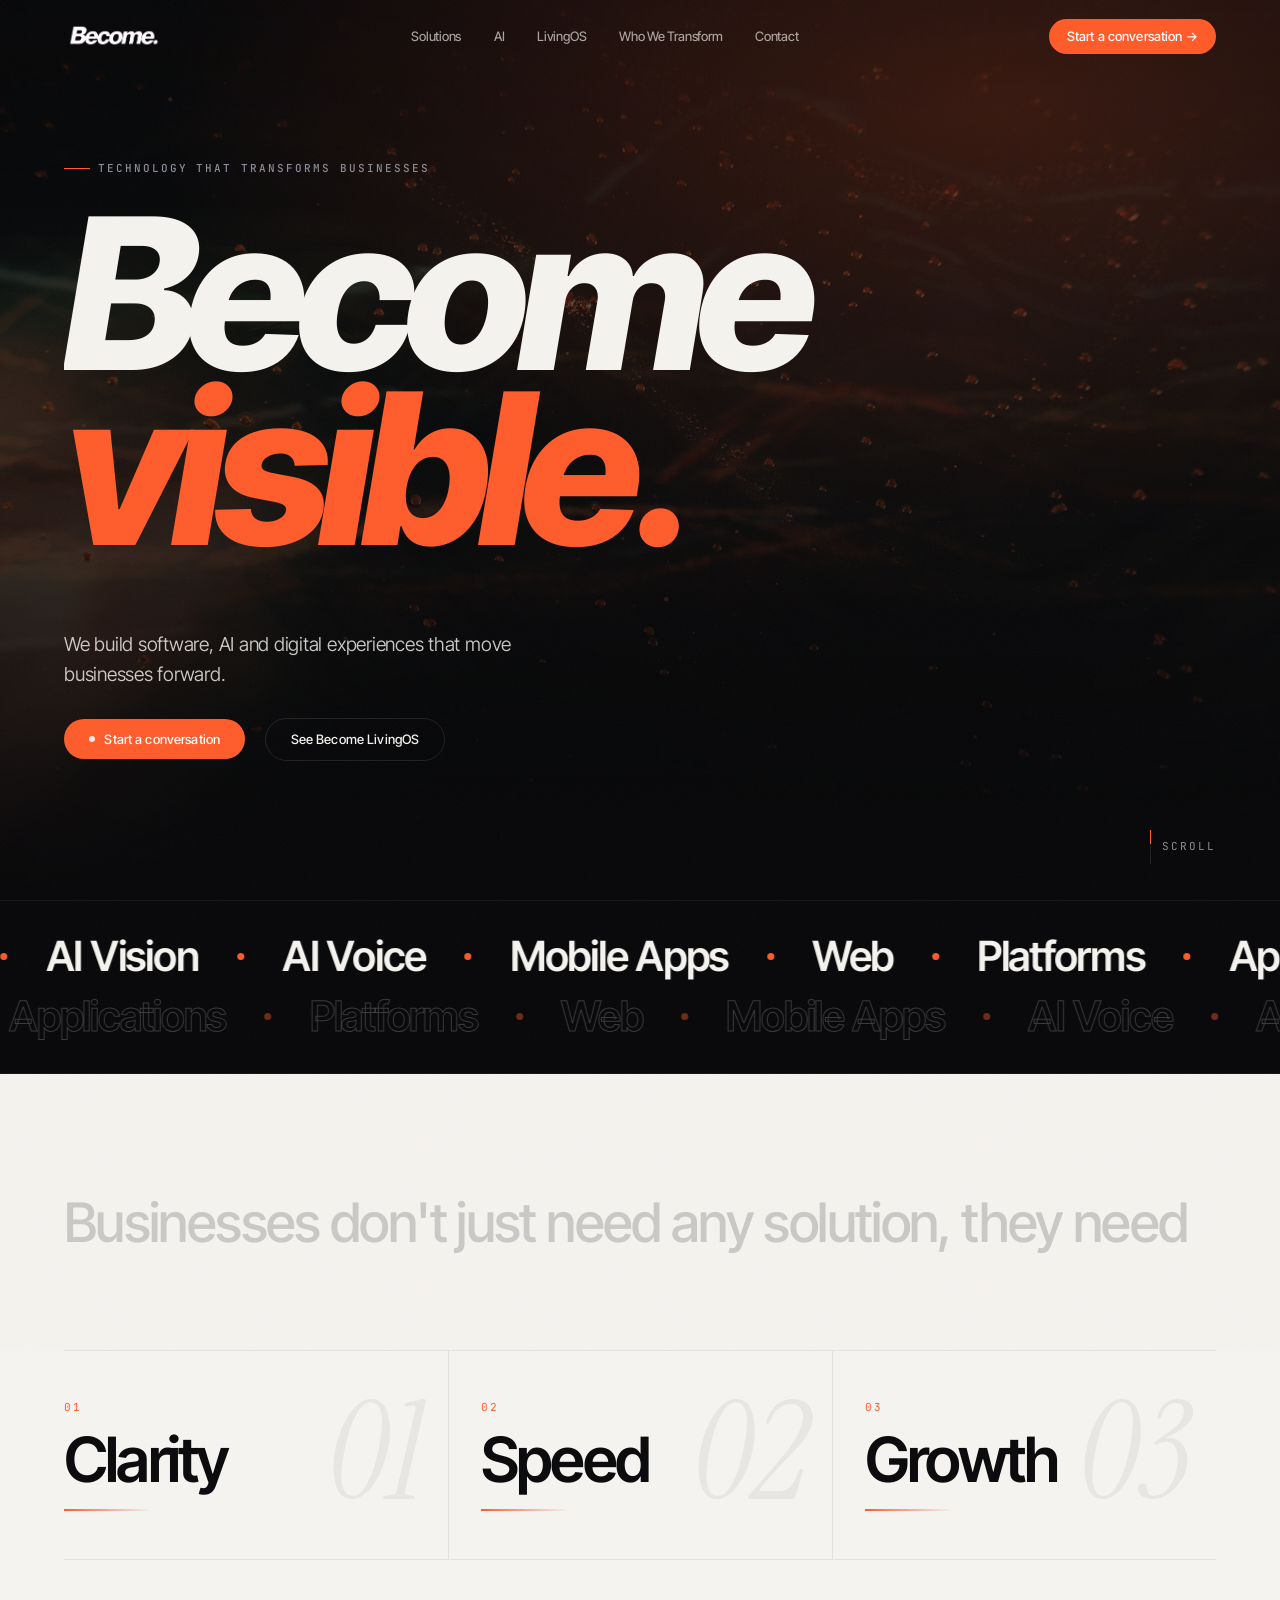
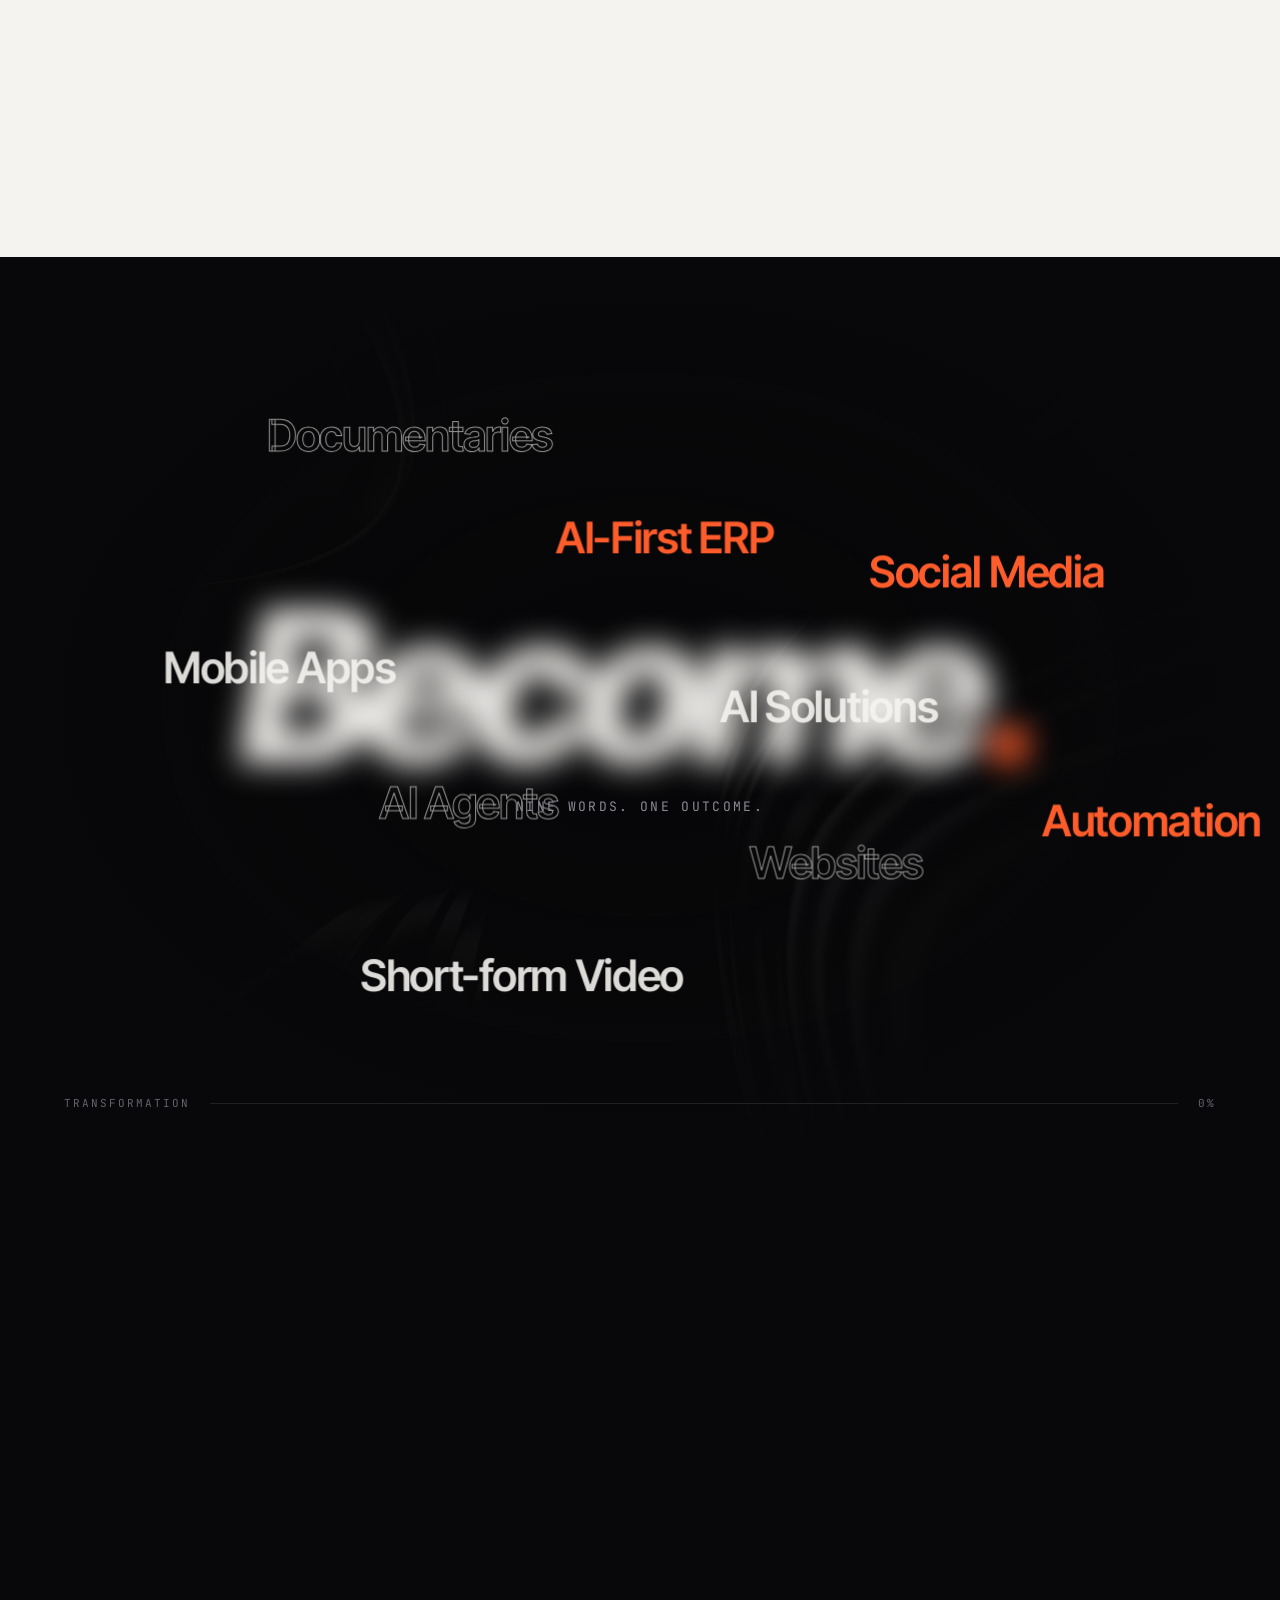
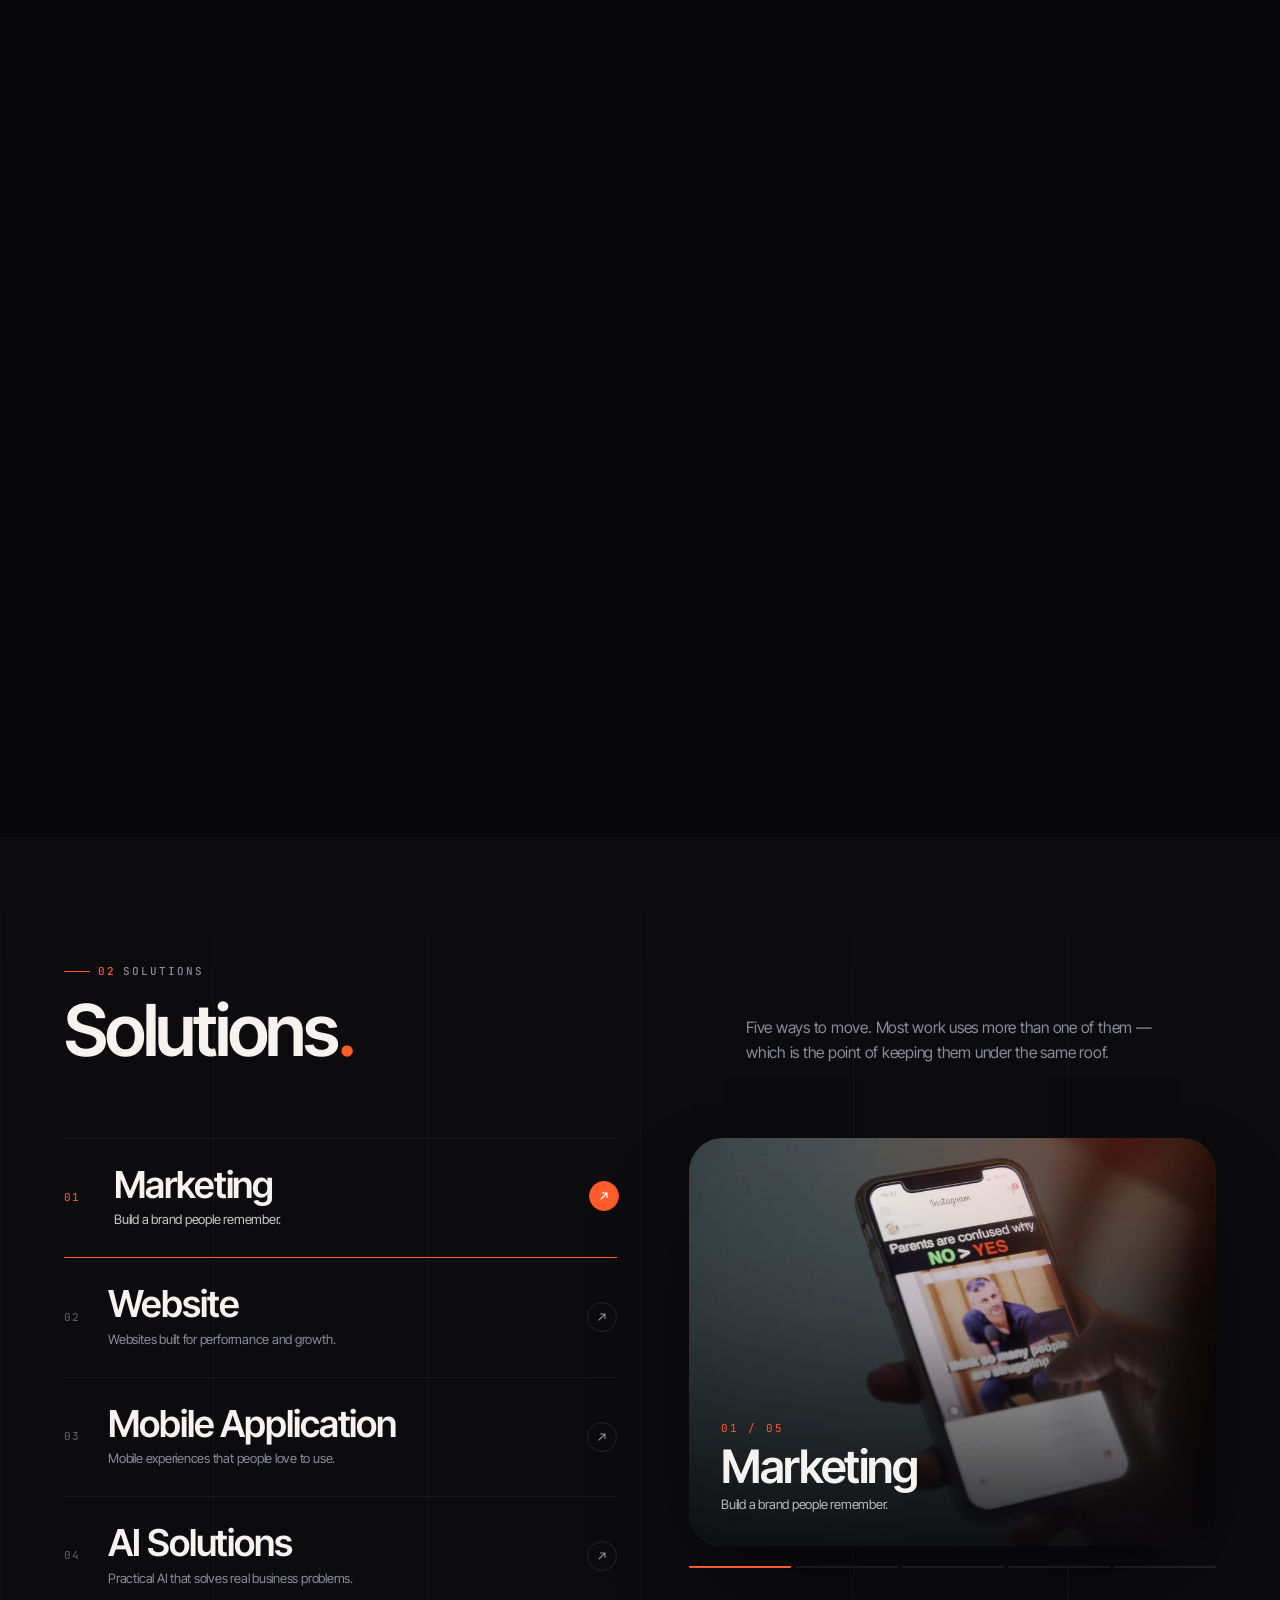
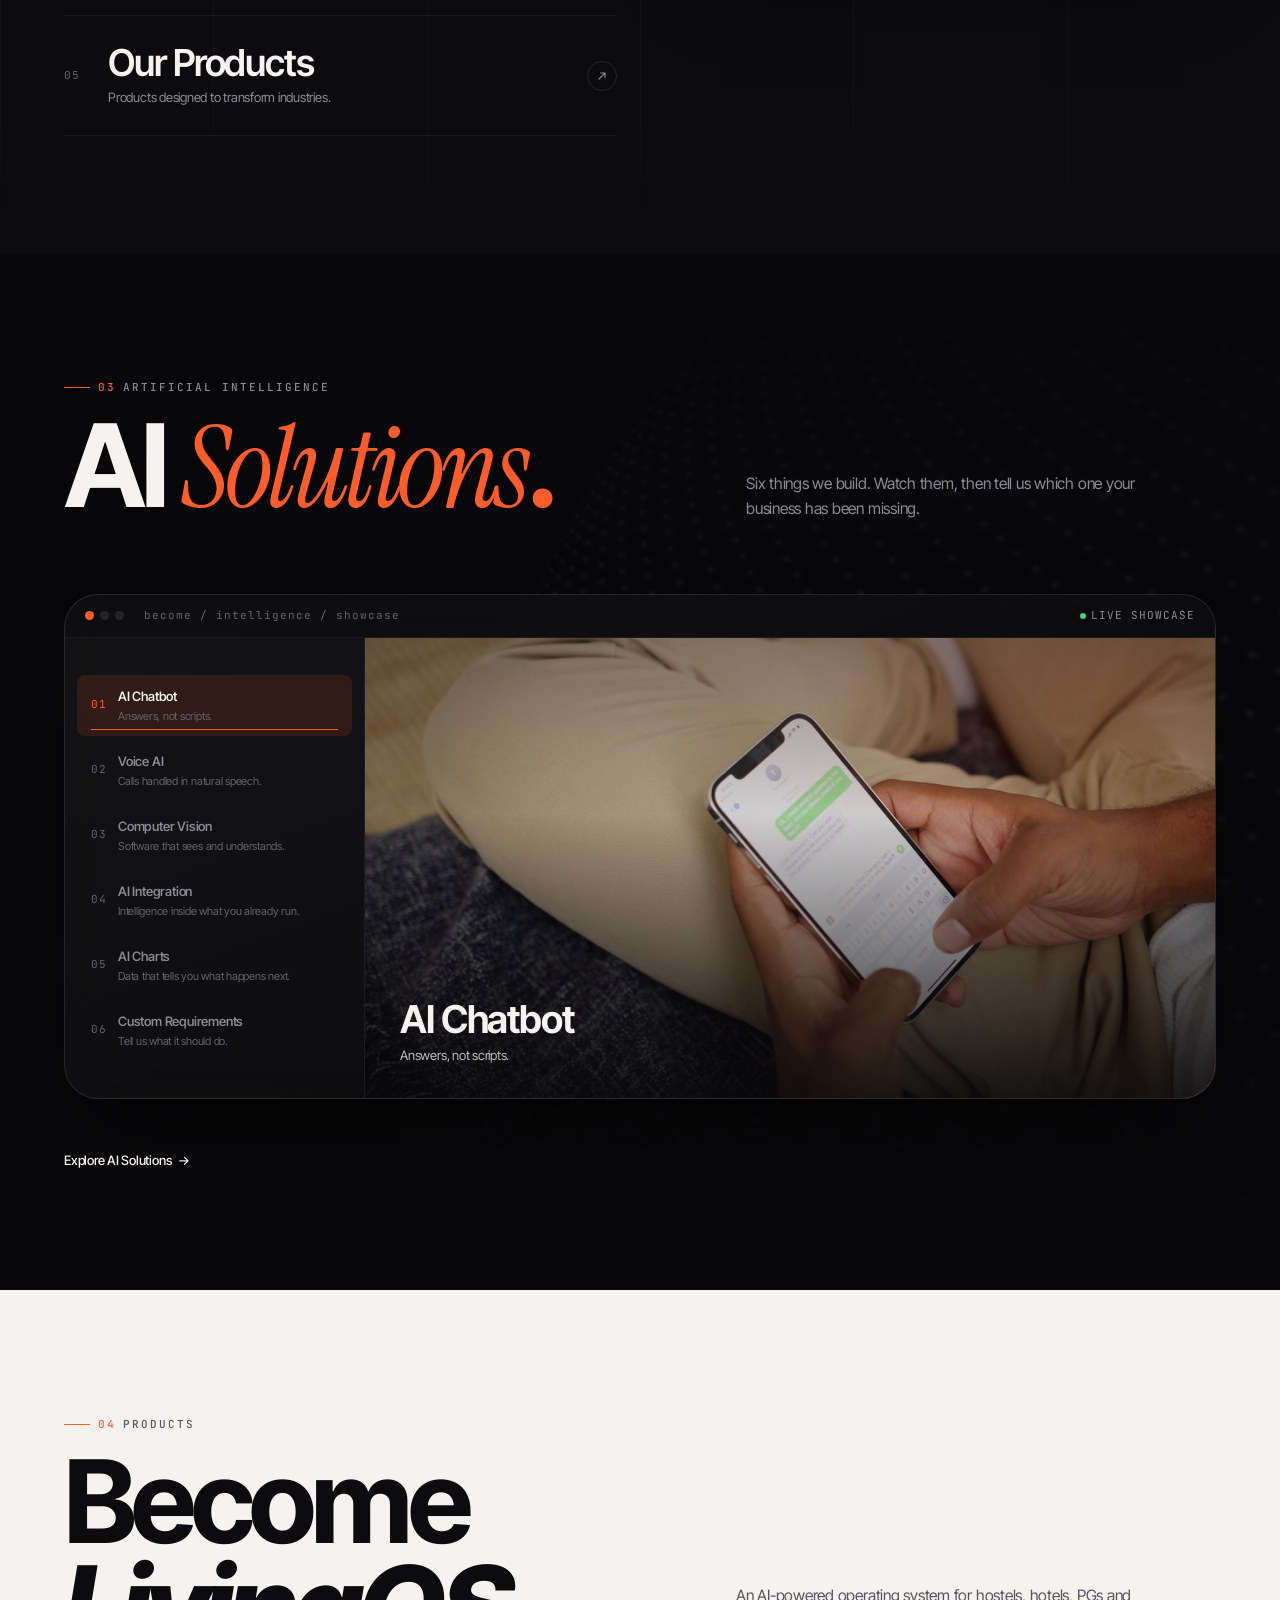
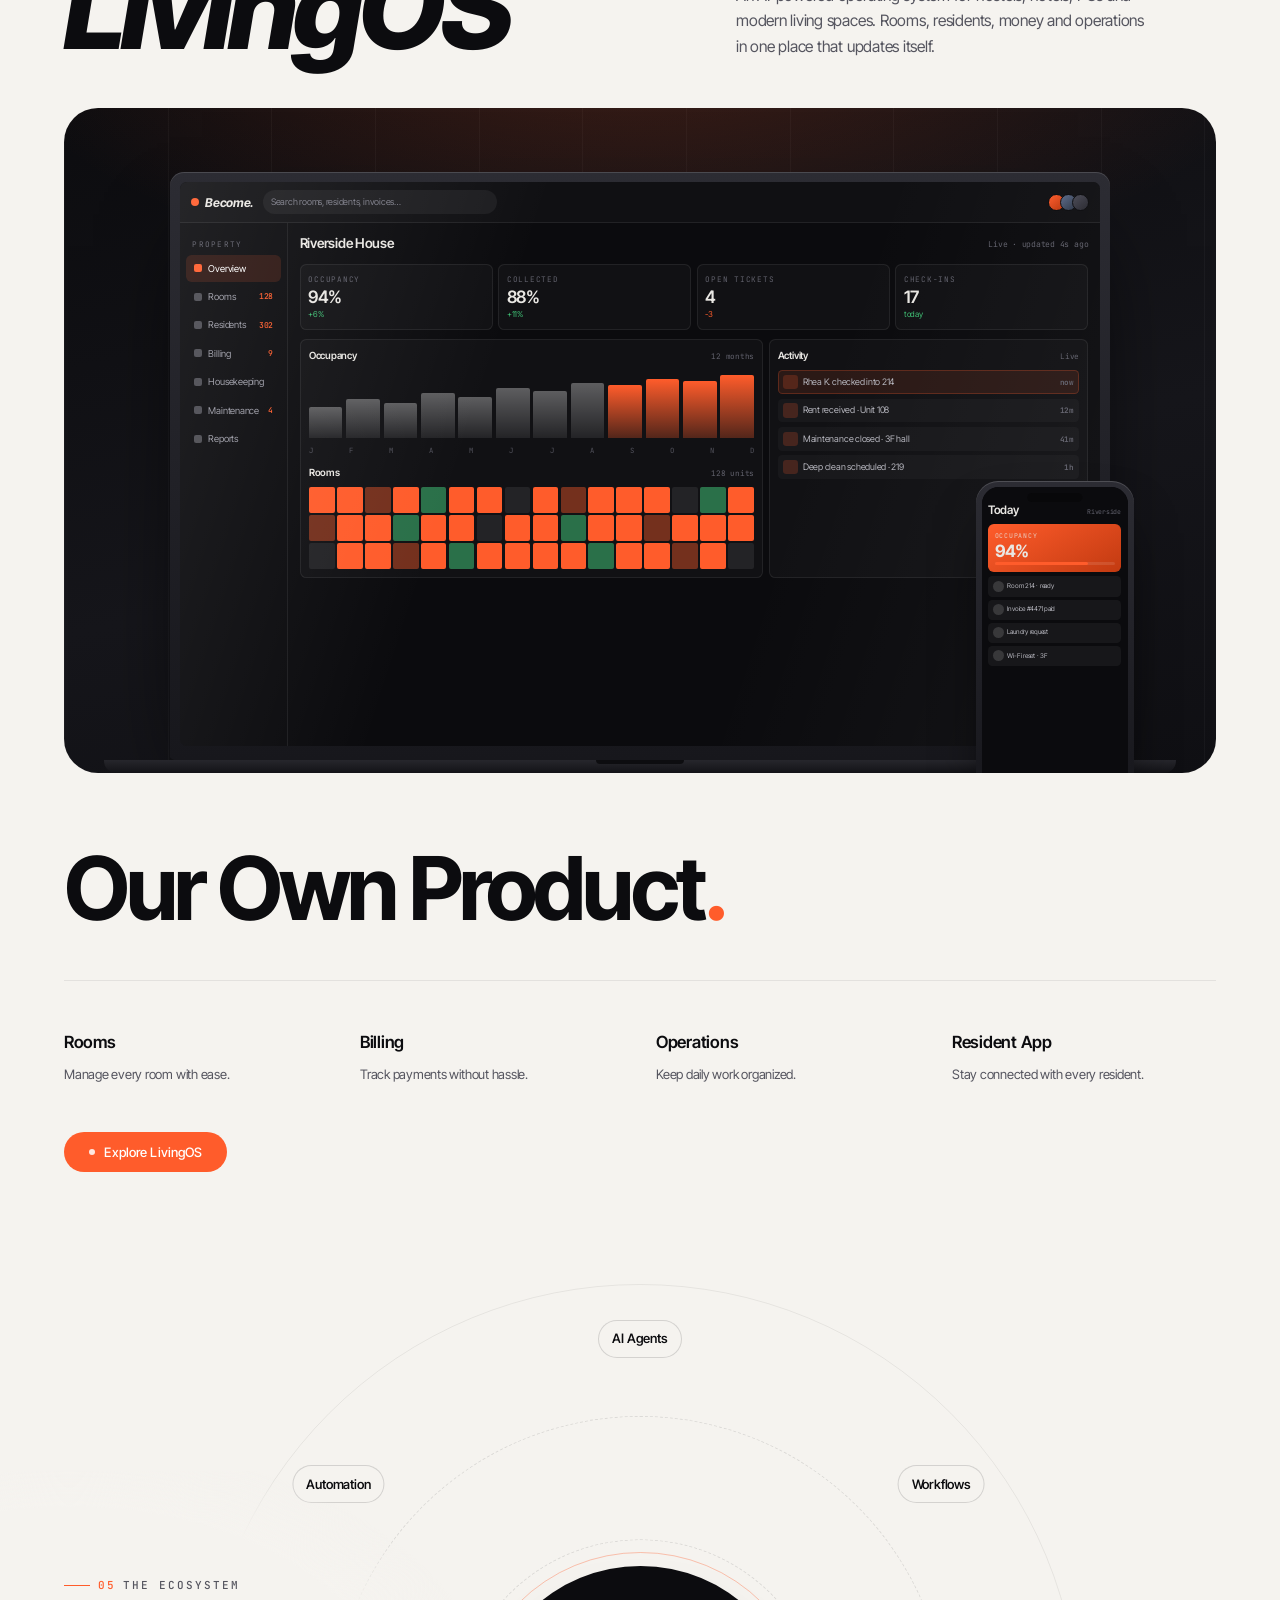
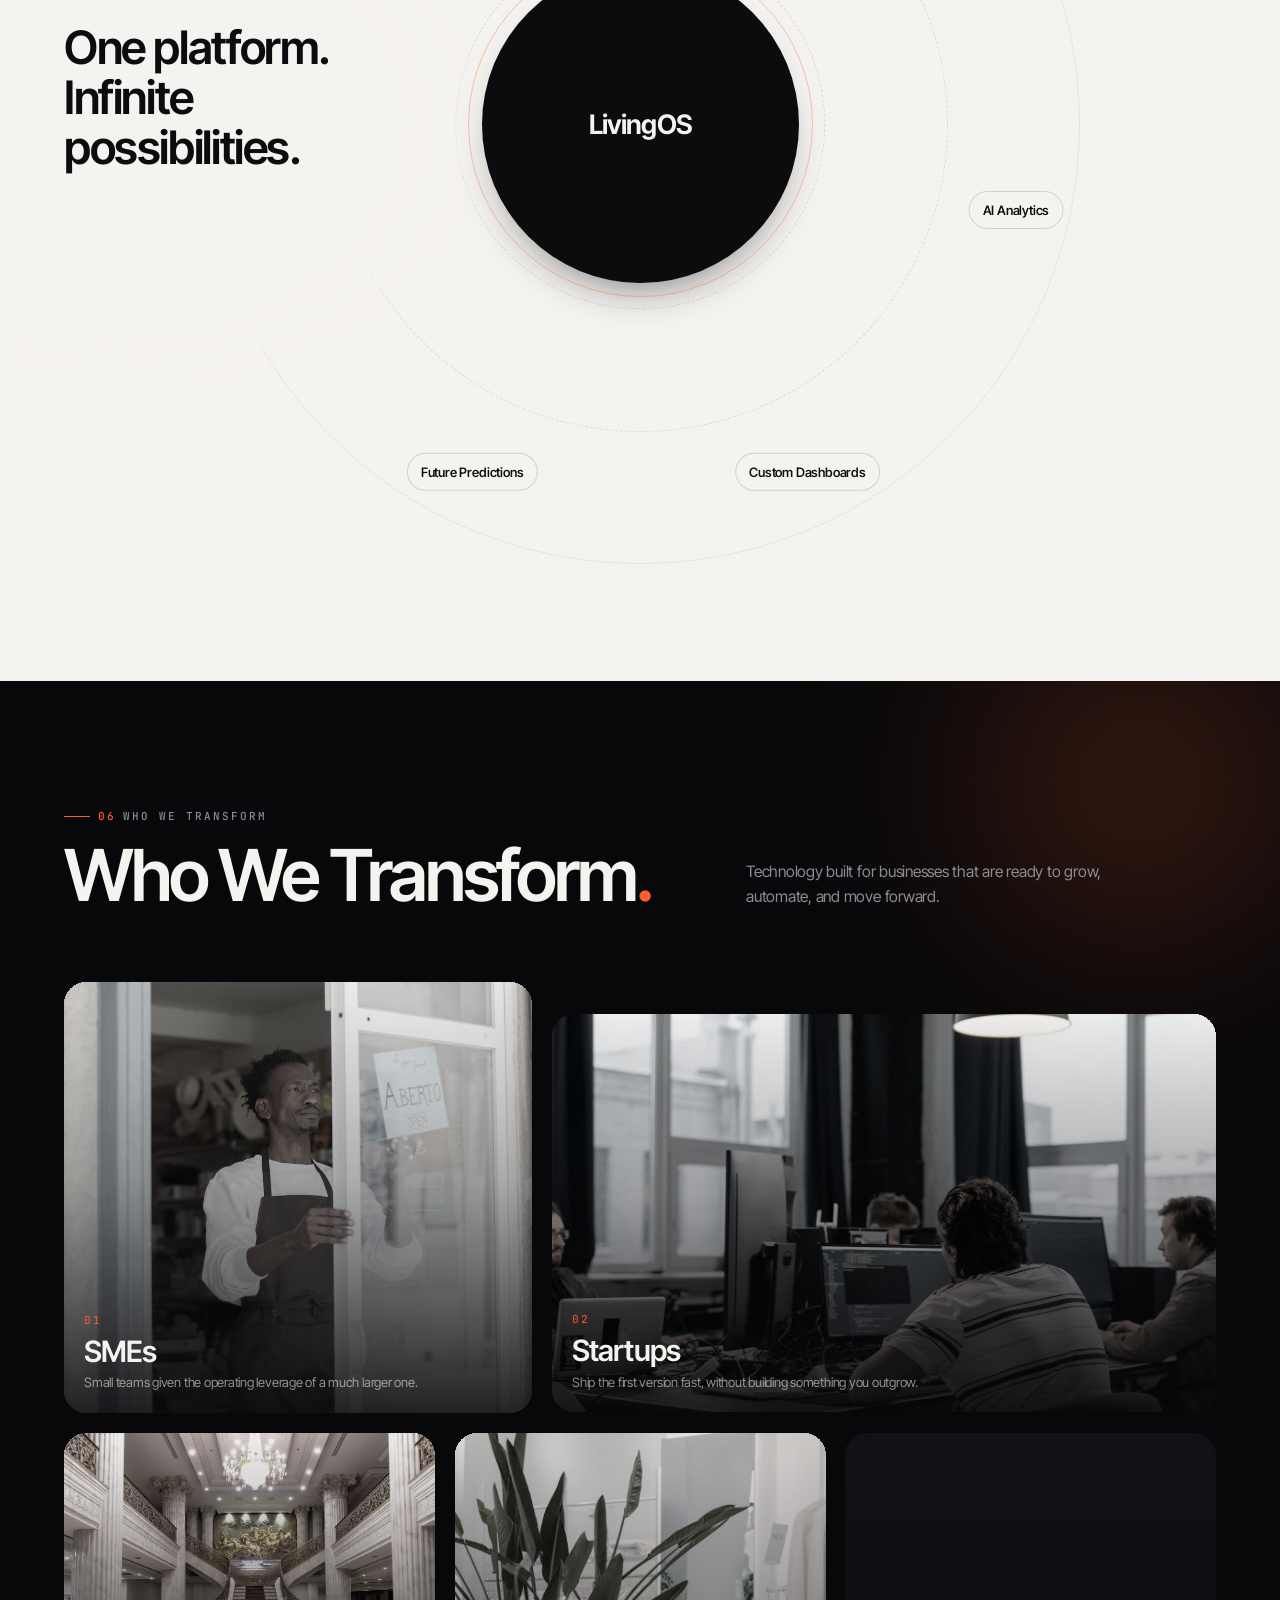
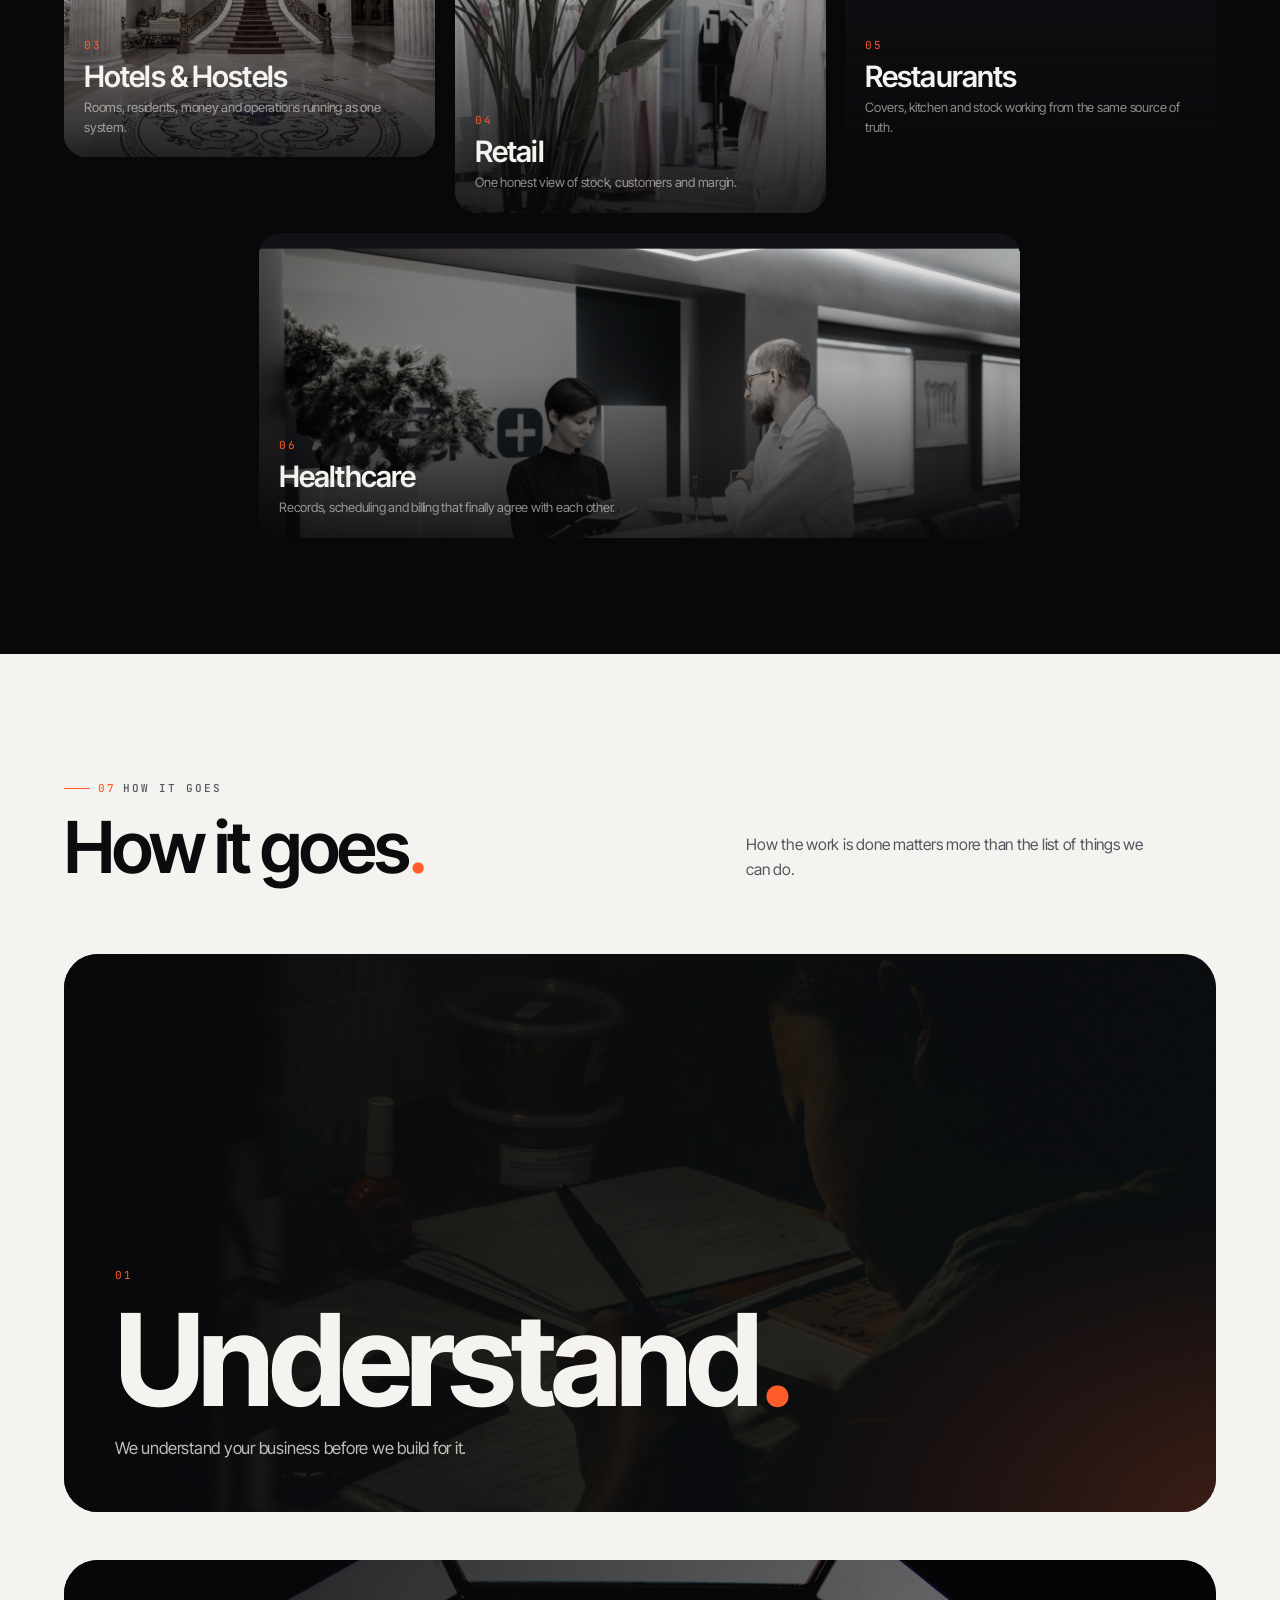
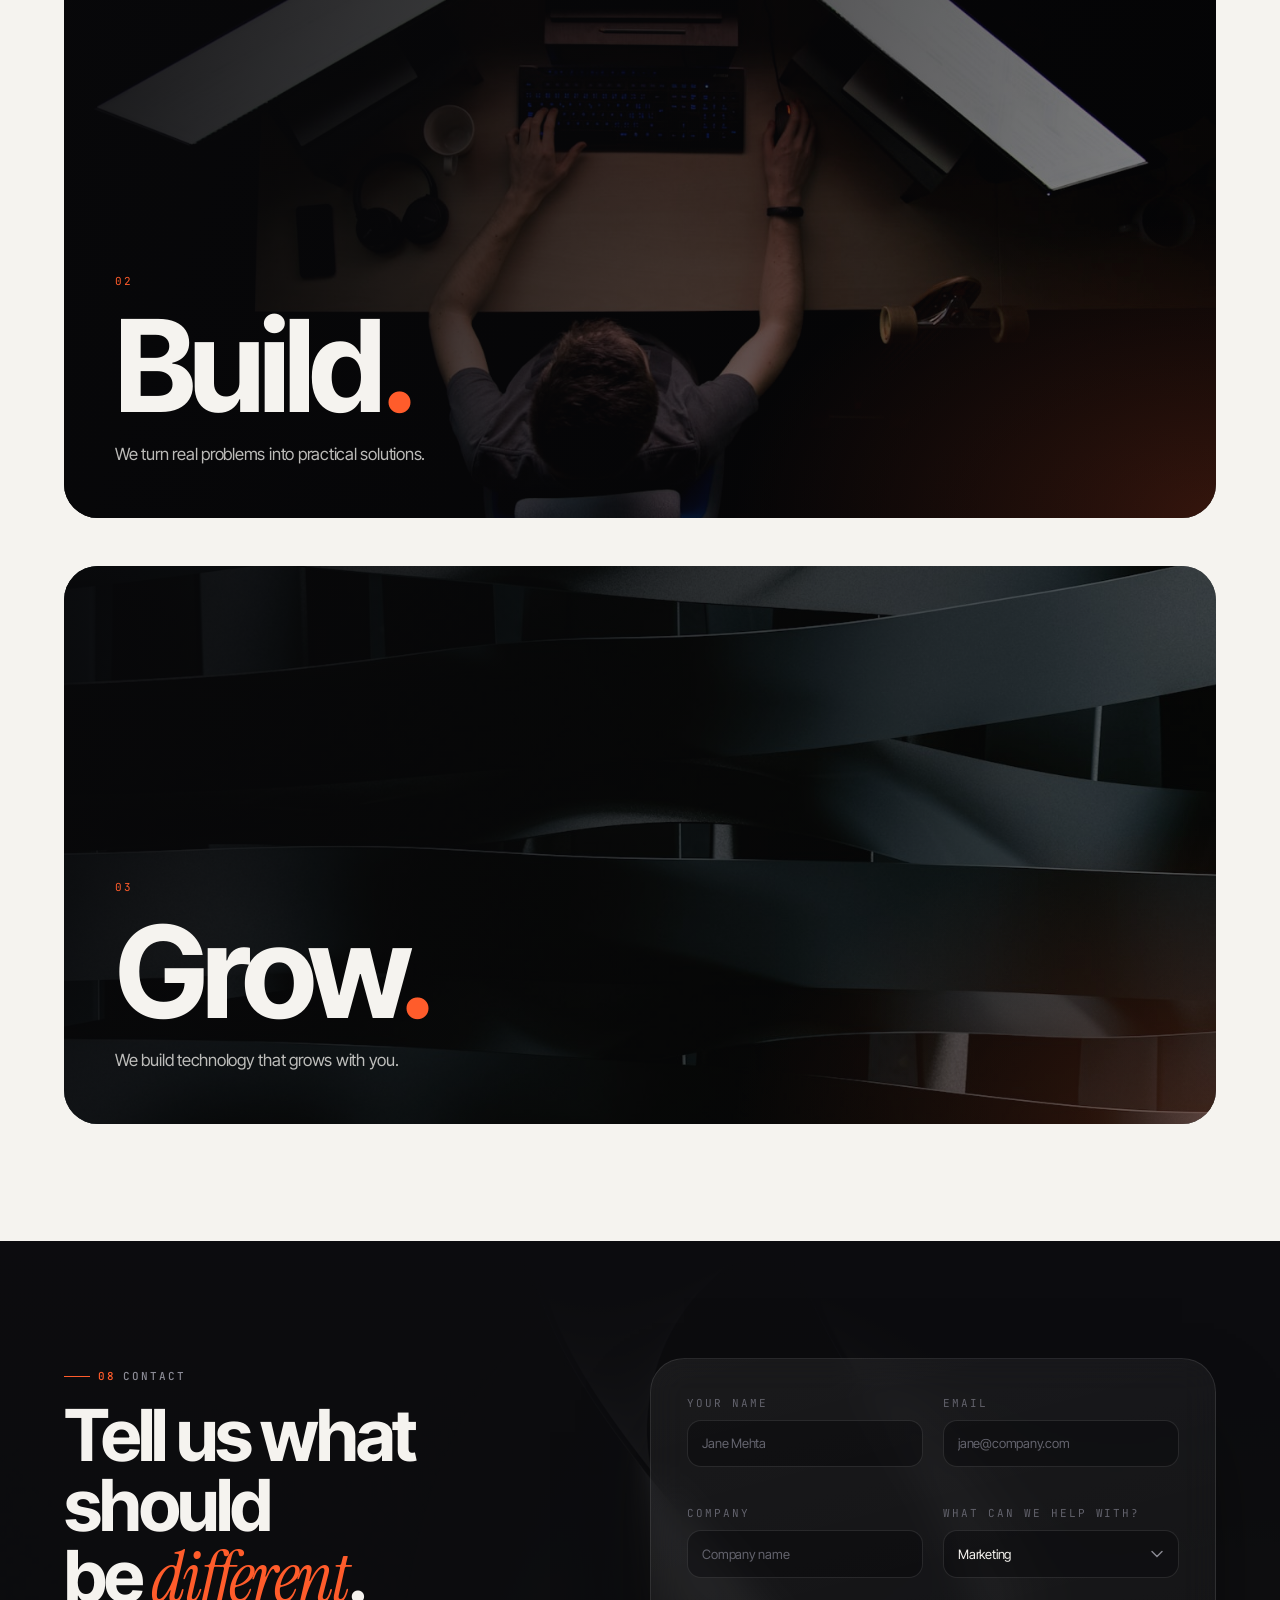
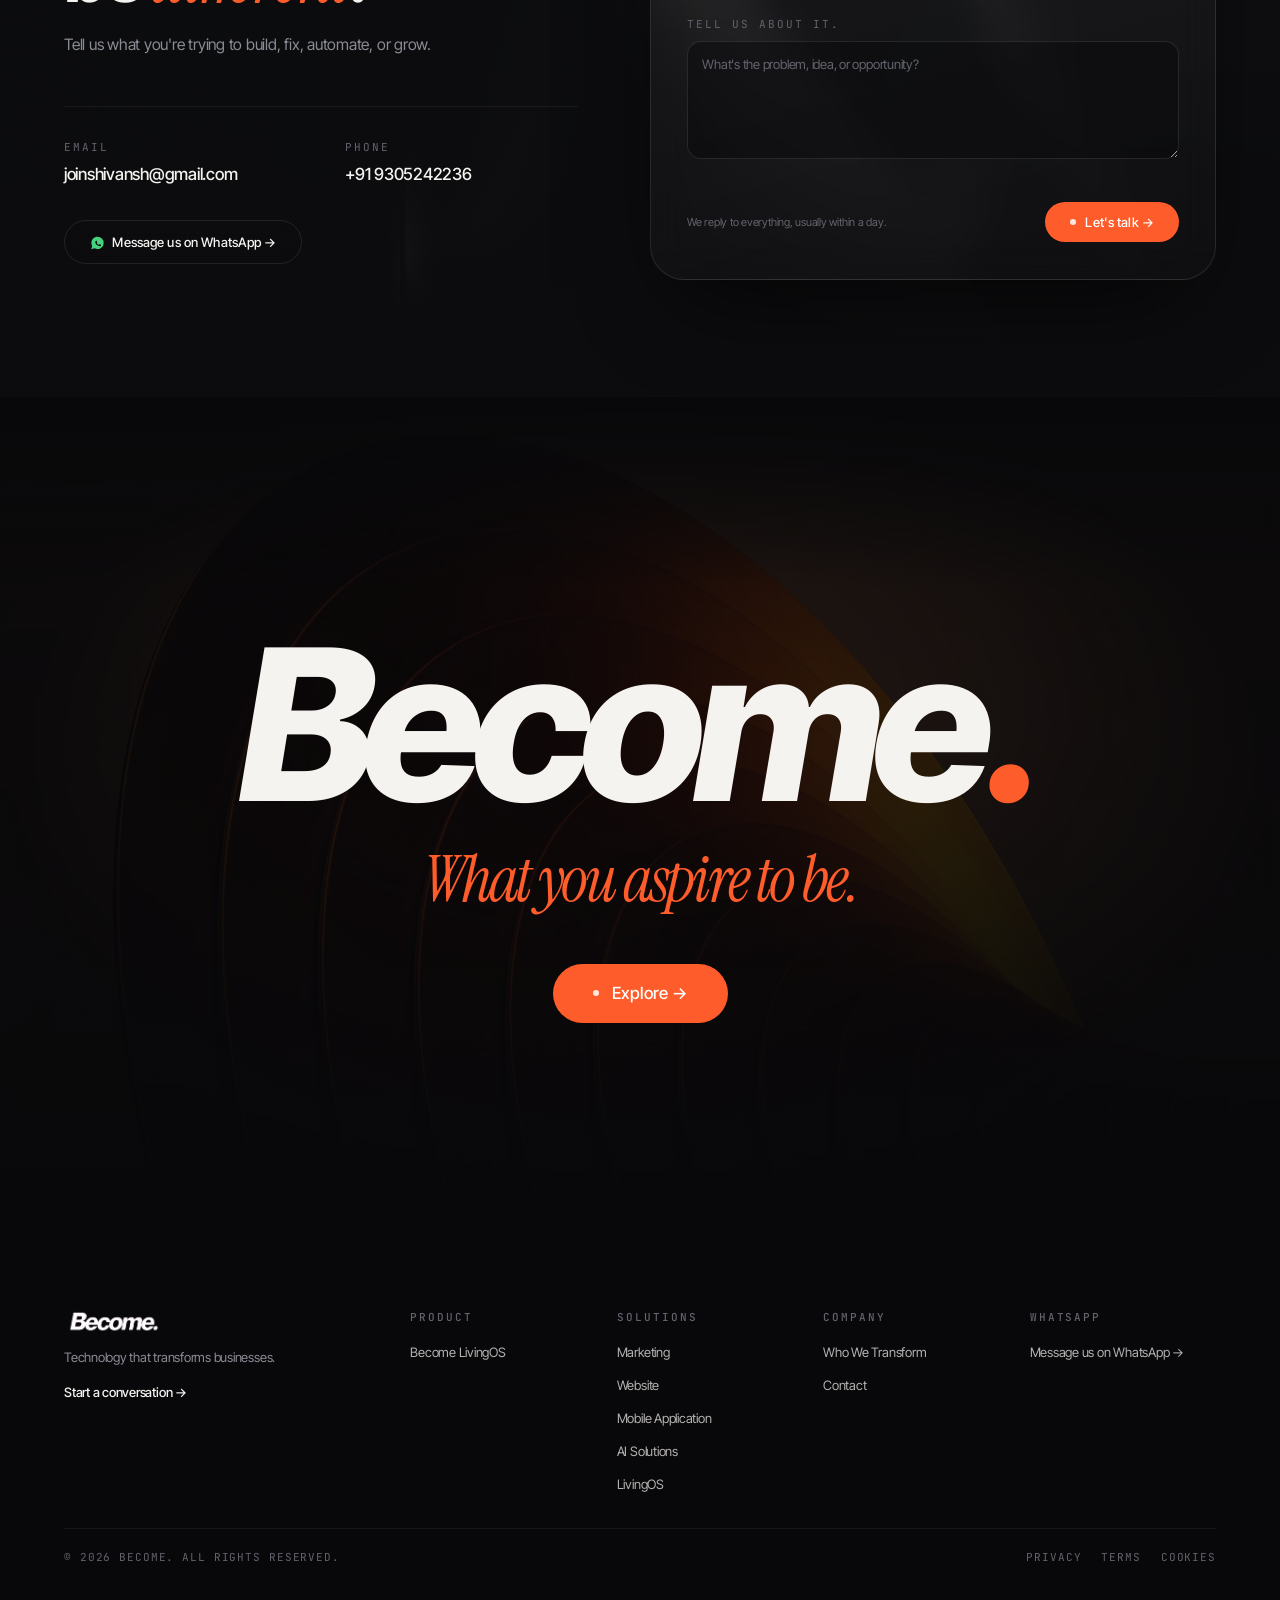
==== commit 294ecadd: "Recompose the ecosystem, enrich the manifesto, rebuild the app screens Ecosystem: the copy and the o" ====
--- a/BECOME_WEBSITE/index.html
+++ b/BECOME_WEBSITE/index.html
@@ -191,13 +191,16 @@
       </h2>
 
       <div class="manifesto__break">
-        <div class="manifesto__need" data-reveal="fade">
+        <div class="manifesto__need" data-n="01" data-reveal="rise">
+          <i aria-hidden="true">01</i>
           <b>Clarity</b>
         </div>
-        <div class="manifesto__need" data-reveal="fade" style="--reveal-delay:110ms">
+        <div class="manifesto__need" data-n="02" data-reveal="rise" style="--reveal-delay:110ms">
+          <i aria-hidden="true">02</i>
           <b>Speed</b>
         </div>
-        <div class="manifesto__need" data-reveal="fade" style="--reveal-delay:220ms">
+        <div class="manifesto__need" data-n="03" data-reveal="rise" style="--reveal-delay:220ms">
+          <i aria-hidden="true">03</i>
           <b>Growth</b>
         </div>
       </div>
@@ -364,27 +367,28 @@
 
     <!-- The ecosystem -->
     <div class="constellation">
-      <div class="constellation__head">
-        <p class="eyebrow" data-reveal="fade"><span class="eyebrow__num">05</span> The ecosystem</p>
-        <h3 class="subhead" data-reveal="rise" style="margin-top:.75rem">
-          One platform. Infinite possibilities.
-        </h3>
-        <p class="prose" data-reveal="fade">
-          AI Agents, Workflows, Dashboards, Analytics, Predictions, and
-          Mobile — all connected through a single intelligent operating system.
-        </p>
-      </div>
-
-      <div class="orbit" id="orbit">
-        <div class="orbit__rings" aria-hidden="true">
-          <span class="orbit__ring"></span>
-          <span class="orbit__ring"></span>
-          <span class="orbit__ring"></span>
-        </div>
-        <div class="orbit__nodes" id="orbitNodes" aria-hidden="true"></div>
-        <div class="orbit__core" data-reveal="scale">
-          <b>Become<span class="ember-text">.</span></b>
-          <span>LivingOS</span>
+      <div class="constellation__stage">
+        <div class="constellation__head">
+          <p class="eyebrow" data-reveal="fade"><span class="eyebrow__num">05</span> The ecosystem</p>
+          <h3 class="subhead" data-reveal="rise" style="margin-top:.75rem">
+            One platform. Infinite possibilities.
+          </h3>
+          <p class="prose" data-reveal="fade">
+            AI Agents, Workflows, Dashboards, Analytics, Predictions, and
+            Mobile — all connected through a single intelligent operating system.
+          </p>
+        </div>
+
+        <div class="orbit" id="orbit">
+          <div class="orbit__rings" aria-hidden="true">
+            <span class="orbit__ring"></span>
+            <span class="orbit__ring"></span>
+            <span class="orbit__ring"></span>
+          </div>
+          <div class="orbit__nodes" id="orbitNodes" aria-hidden="true"></div>
+          <div class="orbit__core" data-reveal="scale">
+            <b>LivingOS</b>
+          </div>
         </div>
       </div>
 
@@ -523,8 +527,11 @@
 
   <div class="finale__body">
     <h2 id="finale-h" class="finale__mark" data-reveal="scale">Become<i>.</i></h2>
+    <!-- The wordmark above carries the "Become." — repeating it here
+         made the closing line stutter. Together they still read
+         "Become. What you aspire to be." -->
     <p class="finale__next" data-reveal="rise" style="--reveal-delay:120ms">
-      Become<span class="ember-text">.</span> <em>What you aspire to be.</em>
+      <em>What you aspire to be.</em>
     </p>
     <div class="finale__actions" data-reveal="fade" style="--reveal-delay:220ms">
       <a class="btn finale__btn" href="#solutions" data-magnetic>
--- a/BECOME_WEBSITE/css/sections-a.css
+++ b/BECOME_WEBSITE/css/sections-a.css
@@ -337,32 +337,114 @@
   margin-top: 0.85em;
 }
 
+/* The three needs. Numbered, ruled and set large, so the middle of
+   the manifesto carries as much weight as the lines around it. */
 .manifesto__break {
   display: grid;
-  gap: var(--s-4);
-  margin-block: var(--s-6);
-  padding-block: var(--s-5);
+  gap: 0;
+  margin-block: var(--s-5);
   border-block: 1px solid var(--rule-soft);
 }
 
 @media (min-width: 860px) {
   .manifesto__break {
     grid-template-columns: repeat(3, minmax(0, 1fr));
-    gap: var(--s-5);
   }
 }
 
 .manifesto__need {
-  display: grid;
-  gap: 0.5rem;
+  position: relative;
+  display: grid;
+  gap: var(--s-2);
   align-content: start;
+  padding-block: var(--s-4);
+}
+
+.manifesto__need + .manifesto__need {
+  border-top: 1px solid var(--rule-soft);
+}
+
+@media (min-width: 860px) {
+  .manifesto__need {
+    padding-block: var(--s-5);
+    padding-inline: var(--s-4);
+  }
+
+  .manifesto__need + .manifesto__need {
+    border-top: 0;
+    border-left: 1px solid var(--rule-soft);
+  }
+
+  .manifesto__need:first-child {
+    padding-inline-start: 0;
+  }
+
+  .manifesto__need:last-child {
+    padding-inline-end: 0;
+  }
+}
+
+/* An oversized numeral sitting in the empty half of each column,
+   barely there — it gives the band depth without adding a word. */
+.manifesto__need::before {
+  content: attr(data-n);
+  position: absolute;
+  z-index: 0;
+  top: 50%;
+  /* Italic serif leans past its advance width — keep it off the edge. */
+  right: 0.18em;
+  transform: translateY(-52%);
+  font-family: var(--font-serif);
+  font-style: italic;
+  font-size: clamp(4.5rem, 11vw, 8.5rem);
+  line-height: 0.8;
+  color: var(--fg);
+  opacity: 0.05;
+  pointer-events: none;
+}
+
+.manifesto__need > * {
+  position: relative;
+  z-index: 1;
+}
+
+.manifesto__need i {
+  font-family: var(--font-mono);
+  font-size: var(--t-label);
+  font-style: normal;
+  letter-spacing: var(--tr-label);
+  color: var(--ember);
 }
 
 .manifesto__need b {
-  font-size: var(--t-lg);
+  font-size: clamp(2.3rem, 5.4vw, 3.9rem);
   font-weight: 600;
-  letter-spacing: var(--tr-tight);
+  letter-spacing: var(--tr-display);
   line-height: 1;
+}
+
+/* A rule that draws itself as the cell arrives. */
+.manifesto__need::after {
+  content: "";
+  width: 100%;
+  max-width: 5.5rem;
+  height: 2px;
+  margin-top: var(--s-1);
+  background: linear-gradient(90deg, var(--ember), transparent);
+  transform: scaleX(0);
+  transform-origin: 0 50%;
+  transition: transform var(--d-slow) var(--ease-out) var(--reveal-delay, 0ms);
+}
+
+.manifesto__need.is-seen::after {
+  transform: scaleX(1);
+}
+
+@media (prefers-reduced-motion: reduce) {
+  .manifesto__need::after {
+    transform: none;
+    transition: none;
+  }
 }
 
 .manifesto__close {
--- a/BECOME_WEBSITE/css/sections-b.css
+++ b/BECOME_WEBSITE/css/sections-b.css
@@ -685,10 +685,14 @@
   margin-top: var(--s-7);
 }
 
+.constellation__stage {
+  display: grid;
+  gap: var(--s-5);
+}
+
 .constellation__head {
   display: grid;
   gap: var(--s-3);
-  margin-bottom: var(--s-5);
   max-width: 60ch;
 }
 
@@ -698,20 +702,85 @@
   place-items: center;
   gap: var(--s-3);
   padding-block: var(--s-3);
+}
+
+/* With no room to orbit anything, the core leads and the
+   capabilities read as a list beneath it. */
+@media (max-width: 699px) {
+  .orbit {
+    gap: var(--s-4);
+  }
+
+  .orbit__core {
+    order: -1;
+    border-radius: var(--r-pill);
+    padding: var(--s-3) var(--s-5);
+  }
+
+  .orbit__core::after {
+    inset: -8px;
+  }
 }
 
 @media (min-width: 700px) {
   .orbit {
     display: block;
     aspect-ratio: 1;
-    max-width: 660px;
+    width: min(600px, 100%);
     margin-inline: auto;
   }
 }
 
-@media (min-width: 1100px) {
+/* From here the copy and the orbit share one stage: the rings and the
+   revolving pills travel behind the text, which carries its own soft
+   bed of page colour so it never has to compete with them. */
+@media (min-width: 1024px) {
+  .constellation__stage {
+    gap: 0;
+    align-items: center;
+  }
+
+  .constellation__stage > * {
+    grid-area: 1 / 1;
+  }
+
+  .constellation__head {
+    position: relative;
+    justify-self: start;
+    max-width: 28%;
+  }
+
+  /* The copy sits above the scrim, the scrim above the pills, and
+     the core above all three — so the scrim can only ever swallow a
+     drifting pill, never wash over the planet. */
+  .constellation__head > * {
+    position: relative;
+    z-index: 4;
+  }
+
+  /* Opaque across the whole copy block, fading out in the gap before
+     the core. It paints in the page colour, so it is invisible until
+     something passes behind it. */
+  .constellation__head::before {
+    content: "";
+    position: absolute;
+    z-index: 3;
+    inset: -38% -40% -38% -52%;
+    background: radial-gradient(
+      72% 58% at 28% 50%,
+      var(--bg) 0%,
+      var(--bg) 74%,
+      transparent 96%
+    );
+    pointer-events: none;
+  }
+
+  /* Centred rather than tucked to the right, so the ring always
+     reaches across the copy however wide the shell gets. */
   .orbit {
-    max-width: 760px;
+    justify-self: center;
+    width: min(78%, 880px);
+    margin-inline: 0;
   }
 }
 
@@ -757,7 +826,7 @@
 
 .orbit__core {
   position: relative;
-  z-index: 3;
+  z-index: 5;
   display: grid;
   place-items: center;
   gap: 0.25rem;
@@ -766,7 +835,9 @@
   border-radius: var(--r-lg);
   background: var(--ink);
   color: var(--paper);
-  box-shadow: var(--lift-3);
+  /* Tighter than --lift-3: on paper a wide blur reads as a smudge
+     rather than a shadow. */
+  box-shadow: 0 22px 44px -22px rgba(12, 12, 15, 0.6);
 }
 
 @media (min-width: 700px) {
@@ -784,18 +855,10 @@
 }
 
 .orbit__core b {
-  font-size: var(--t-md);
-  font-weight: 800;
-  font-style: italic;
-  letter-spacing: -0.045em;
-}
-
-.orbit__core span {
-  font-family: var(--font-mono);
-  font-size: var(--t-label);
-  letter-spacing: var(--tr-label);
-  text-transform: uppercase;
-  color: var(--ash);
+  font-size: clamp(1.1rem, 2.1vw, 1.85rem);
+  font-weight: 650;
+  letter-spacing: -0.035em;
+  line-height: 1;
 }
 
 .orbit__core::after {
@@ -1099,7 +1162,31 @@
 
 @media (hover: none) {
   .ind__media img {
-    filter: grayscale(0.15) brightness(0.9);
+    filter: grayscale(0.3) brightness(0.72);
+  }
+}
+
+/* Without hover there is no second state to reveal the caption, and
+   the tiles are short enough that the words sit over the middle of
+   the photograph rather than its darkest edge. Both have to carry
+   themselves at rest. */
+@media (max-width: 899px) {
+  .ind {
+    min-height: 215px;
+  }
+
+  .ind__veil {
+    background: linear-gradient(
+      180deg,
+      rgba(8, 8, 10, 0.5) 0%,
+      rgba(8, 8, 10, 0.68) 42%,
+      rgba(8, 8, 10, 0.93) 100%
+    );
+  }
+
+  .ind__note {
+    color: rgba(245, 243, 239, 0.78);
+    opacity: 1;
   }
 }
 
--- a/BECOME_WEBSITE/css/pages.css
+++ b/BECOME_WEBSITE/css/pages.css
@@ -468,6 +468,26 @@
   perspective: 1400px;
 }
 
+/* A phone above its caption — the "who is holding it" columns. */
+.ways__col {
+  display: grid;
+  gap: var(--s-3);
+  justify-items: center;
+  text-align: center;
+}
+
+.ways__col .pmock {
+  width: clamp(150px, 18vw, 200px);
+}
+
+/* Once the three columns stack there is a whole screen to fill, so
+   the phone should not stay at its three-across size. */
+@media (max-width: 619px) {
+  .ways__col .pmock {
+    width: min(64vw, 260px);
+  }
+}
+
 /* Below the tablet breakpoint only the animating phone survives —
    three of them would push the page sideways. */
 @media (max-width: 719px) {
@@ -506,6 +526,15 @@
   background: var(--ink);
 }
 
+/* The interface inside should be sized by the phone that holds it,
+   not by the viewport — a 140px phone and a 250px one must both look
+   like a real device rather than the same UI at two crop levels. */
+@supports (container-type: inline-size) {
+  .pmock__screen {
+    container-type: inline-size;
+  }
+}
+
 .pmock__screen img,
 .pmock__screen video {
   width: 100%;
@@ -523,6 +552,13 @@
   height: 12px;
   border-radius: var(--r-pill);
   background: #0a0a0c;
+}
+
+@supports (container-type: inline-size) {
+  .pmock__notch {
+    top: 3.4cqw;
+    height: 5cqw;
+  }
 }
 
 /* Stacked app screens that cross-fade inside one phone. */
@@ -764,134 +800,372 @@
 
 /* ------------------------------------------------------------
    App interface simulation
-   Drawn rather than photographed, so the screens look like real
+   Drawn rather than photographed, so the screens read as real
    products instead of a stock picture of somebody's home screen.
+   Every measurement is in em off .appui, so a single font-size
+   scales an entire interface with the phone that carries it.
    ------------------------------------------------------------ */
 
 .appui {
   position: absolute;
   inset: 0;
   display: grid;
-  grid-template-rows: auto 1fr auto;
+  grid-template-rows: auto auto 1fr auto;
   font-size: clamp(5.5px, 0.92vw, 8.5px);
   background: #0b0b0e;
   color: #e9e7e3;
   overflow: hidden;
+  --app-line: rgba(255, 255, 255, 0.09);
+  --app-fill: rgba(255, 255, 255, 0.055);
+  --app-fill-2: rgba(255, 255, 255, 0.1);
+  --app-dim: rgba(233, 231, 227, 0.55);
+}
+
+@supports (container-type: inline-size) {
+  .appui {
+    font-size: clamp(5px, 3.6cqw, 9px);
+  }
 }
 
 .appui--light {
   background: #f4f2ee;
   color: #14141a;
-}
-
-.appui__top {
+  --app-line: rgba(12, 12, 15, 0.1);
+  --app-fill: rgba(12, 12, 15, 0.045);
+  --app-fill-2: rgba(12, 12, 15, 0.085);
+  --app-dim: rgba(20, 20, 26, 0.55);
+}
+
+.appui svg {
+  display: block;
+  flex: none;
+}
+
+/* ---- Status bar -------------------------------------------- */
+
+.appui__bar {
   display: flex;
   align-items: center;
   justify-content: space-between;
   gap: 1em;
-  padding: 3.2em 1.6em 1em;
-}
-
-.appui__top b {
+  padding: 1em 1.7em 0;
+  font-size: 1.05em;
+  font-weight: 650;
+  letter-spacing: -0.01em;
+}
+
+.appui__stat {
+  display: flex;
+  align-items: center;
+  gap: 0.45em;
+}
+
+.appui__sig {
+  display: flex;
+  align-items: flex-end;
+  gap: 0.16em;
+  height: 0.95em;
+}
+
+.appui__sig i {
+  width: 0.22em;
+  border-radius: 0.08em;
+  background: currentColor;
+}
+
+.appui__sig i:nth-child(1) { height: 35%; }
+.appui__sig i:nth-child(2) { height: 57%; }
+.appui__sig i:nth-child(3) { height: 79%; }
+.appui__sig i:nth-child(4) { height: 100%; opacity: 0.35; }
+
+.appui__batt {
+  position: relative;
+  width: 1.75em;
+  height: 0.88em;
+  border: 0.12em solid currentColor;
+  border-radius: 0.26em;
+  opacity: 0.9;
+}
+
+.appui__batt::before {
+  content: "";
+  position: absolute;
+  inset: 0.13em;
+  right: 42%;
+  border-radius: 0.07em;
+  background: currentColor;
+}
+
+.appui__batt::after {
+  content: "";
+  position: absolute;
+  top: 50%;
+  left: 100%;
+  width: 0.13em;
+  height: 0.36em;
+  margin-left: 0.09em;
+  transform: translateY(-50%);
+  border-radius: 0 0.1em 0.1em 0;
+  background: currentColor;
+}
+
+/* ---- Header ------------------------------------------------- */
+
+.appui__top {
+  display: flex;
+  align-items: center;
+  gap: 0.9em;
+  padding: 1.1em 1.7em 0.9em;
+}
+
+.appui__title {
+  display: grid;
+  gap: 0.15em;
+  flex: 1;
+  min-width: 0;
+}
+
+.appui__title b {
   font-size: 1.7em;
   font-weight: 700;
-  letter-spacing: -0.03em;
-}
-
-.appui__top i {
-  width: 2.4em;
-  height: 2.4em;
+  letter-spacing: -0.038em;
+  line-height: 1.05;
+  overflow: hidden;
+  text-overflow: ellipsis;
+  white-space: nowrap;
+}
+
+.appui__title small {
+  font-size: 0.98em;
+  color: var(--app-dim);
+  overflow: hidden;
+  text-overflow: ellipsis;
+  white-space: nowrap;
+}
+
+.appui__avatar {
+  display: grid;
+  place-items: center;
+  width: 2.9em;
+  height: 2.9em;
   border-radius: 50%;
   background: linear-gradient(140deg, var(--ember), #b8340c);
+  color: #fff;
+  font-size: 0.95em;
+  font-weight: 700;
   flex: none;
 }
 
+.appui__ghost {
+  display: grid;
+  place-items: center;
+  width: 2.9em;
+  height: 2.9em;
+  border-radius: 50%;
+  border: 1px solid var(--app-line);
+  background: var(--app-fill);
+  color: inherit;
+  flex: none;
+}
+
+/* A small live dot for "connected" / "online" states. */
+.appui__live {
+  display: inline-flex;
+  align-items: center;
+  gap: 0.4em;
+  font-size: 0.9em;
+  color: var(--app-dim);
+  flex: none;
+}
+
+.appui__live::before {
+  content: "";
+  width: 0.55em;
+  height: 0.55em;
+  border-radius: 50%;
+  background: #4ade80;
+  box-shadow: 0 0 0 0.25em rgba(74, 222, 128, 0.18);
+}
+
+/* ---- Body --------------------------------------------------- */
+
 .appui__body {
   display: grid;
   align-content: start;
-  gap: 1em;
-  padding: 0 1.6em;
+  gap: 0.8em;
+  padding: 0 1.7em;
   min-height: 0;
   overflow: hidden;
 }
 
+.appui__body--end {
+  align-content: end;
+  padding-bottom: 0.4em;
+}
+
+/* ---- A drawn map: streets, a route, a moving marker --------- */
+
+.appui__map {
+  position: relative;
+  height: 10.5em;
+  border-radius: 1.2em;
+  overflow: hidden;
+  background:
+    linear-gradient(0deg, rgba(255, 92, 43, 0.06), rgba(255, 92, 43, 0.06)),
+    repeating-linear-gradient(0deg, transparent 0 2.4em, var(--app-line) 2.4em 2.52em),
+    repeating-linear-gradient(90deg, transparent 0 2.9em, var(--app-line) 2.9em 3.02em),
+    var(--app-fill);
+}
+
+.appui__map svg {
+  position: absolute;
+  inset: 0;
+  width: 100%;
+  height: 100%;
+}
+
+.appui__pin {
+  position: absolute;
+  width: 1.5em;
+  height: 1.5em;
+  border-radius: 50%;
+  background: var(--ember);
+  box-shadow: 0 0 0 0.4em rgba(255, 92, 43, 0.22);
+}
+
+/* ---- The ember headline card -------------------------------- */
+
 .appui__hero {
   display: grid;
-  gap: 0.5em;
-  padding: 1.4em;
-  border-radius: 1.4em;
+  gap: 0.35em;
+  padding: 1.25em 1.35em;
+  border-radius: 1.2em;
   background: linear-gradient(150deg, var(--ember), #c9390e);
   color: #fff;
+  box-shadow: 0 1.4em 2.6em -1.5em rgba(255, 92, 43, 0.8);
 }
 
 .appui__hero small {
   font-family: var(--font-mono);
-  font-size: 0.95em;
+  font-size: 0.9em;
   letter-spacing: 0.14em;
   text-transform: uppercase;
   opacity: 0.82;
 }
 
 .appui__hero b {
-  font-size: 2.6em;
+  font-size: 2.4em;
   font-weight: 700;
-  letter-spacing: -0.04em;
+  letter-spacing: -0.045em;
   line-height: 1;
 }
 
 .appui__hero span {
-  font-size: 1.05em;
-  opacity: 0.9;
-}
-
-.appui__cols {
-  display: grid;
-  grid-template-columns: repeat(2, minmax(0, 1fr));
-  gap: 0.7em;
-}
-
-.appui__tile {
-  display: grid;
-  gap: 0.3em;
-  padding: 1em;
+  font-size: 1.02em;
+  opacity: 0.92;
+}
+
+/* ---- Delivery progress -------------------------------------- */
+
+.appui__track {
+  display: grid;
+  grid-template-columns: repeat(4, 1fr);
+  gap: 0.35em;
+}
+
+.appui__track i {
+  height: 0.35em;
+  border-radius: var(--r-pill);
+  background: var(--app-fill-2);
+}
+
+.appui__track i.is-on {
+  background: var(--ember);
+}
+
+.appui__steps {
+  display: flex;
+  justify-content: space-between;
+  gap: 0.4em;
+  font-size: 0.88em;
+  color: var(--app-dim);
+}
+
+.appui__steps .is-on {
+  color: var(--ember);
+  font-weight: 650;
+}
+
+/* ---- A person row (courier, guest, staff) ------------------- */
+
+.appui__person {
+  display: flex;
+  align-items: center;
+  gap: 0.8em;
+  padding: 0.85em 0.95em;
   border-radius: 1em;
-  background: rgba(255, 255, 255, 0.06);
-}
-
-.appui--light .appui__tile {
-  background: rgba(12, 12, 15, 0.055);
-}
-
-.appui__tile small {
-  font-size: 0.95em;
-  opacity: 0.6;
-}
-
-.appui__tile b {
-  font-size: 1.7em;
+  border: 1px solid var(--app-line);
+  background: var(--app-fill);
+}
+
+.appui__person > div {
+  display: grid;
+  gap: 0.1em;
+  flex: 1;
+  min-width: 0;
+}
+
+.appui__person b {
+  font-size: 1.12em;
   font-weight: 650;
-  letter-spacing: -0.03em;
-}
+  overflow: hidden;
+  text-overflow: ellipsis;
+  white-space: nowrap;
+}
+
+.appui__person small {
+  font-size: 0.9em;
+  color: var(--app-dim);
+  overflow: hidden;
+  text-overflow: ellipsis;
+  white-space: nowrap;
+}
+
+.appui__act {
+  display: grid;
+  place-items: center;
+  width: 2.5em;
+  height: 2.5em;
+  border-radius: 50%;
+  background: var(--app-fill-2);
+  flex: none;
+}
+
+.appui__act--go {
+  background: var(--ember);
+  color: #fff;
+}
+
+/* ---- List rows ---------------------------------------------- */
 
 .appui__row {
   display: flex;
   align-items: center;
-  gap: 0.9em;
-  padding: 0.85em 1em;
-  border-radius: 0.9em;
-  background: rgba(255, 255, 255, 0.045);
-  font-size: 1.1em;
-}
-
-.appui--light .appui__row {
-  background: rgba(12, 12, 15, 0.045);
+  gap: 0.8em;
+  padding: 0.8em 0.95em;
+  border-radius: 0.95em;
+  background: var(--app-fill);
+  font-size: 1.06em;
 }
 
 .appui__row i {
-  width: 2.2em;
-  height: 2.2em;
-  border-radius: 0.65em;
-  background: rgba(255, 92, 43, 0.25);
+  display: grid;
+  place-items: center;
+  width: 2.4em;
+  height: 2.4em;
+  border-radius: 0.7em;
+  background: var(--app-fill-2);
+  color: var(--ember);
   flex: none;
 }
 
@@ -907,63 +1181,275 @@
   font-family: var(--font-mono);
   font-size: 0.85em;
   text-decoration: none;
-  opacity: 0.55;
+  color: var(--app-dim);
   flex: none;
 }
 
-/* A miniature bar chart, so a dashboard screen has a shape. */
+/* ---- Metric tiles ------------------------------------------- */
+
+.appui__cols {
+  display: grid;
+  grid-template-columns: repeat(2, minmax(0, 1fr));
+  gap: 0.65em;
+}
+
+.appui__tile {
+  display: grid;
+  gap: 0.25em;
+  padding: 0.95em 1em;
+  border-radius: 1em;
+  border: 1px solid var(--app-line);
+  background: var(--app-fill);
+}
+
+.appui__tile small {
+  font-size: 0.92em;
+  color: var(--app-dim);
+}
+
+.appui__tile b {
+  font-size: 1.8em;
+  font-weight: 650;
+  letter-spacing: -0.038em;
+  line-height: 1;
+}
+
+.appui__delta {
+  display: inline-flex;
+  align-items: center;
+  gap: 0.25em;
+  font-family: var(--font-mono);
+  font-size: 0.82em;
+  color: #4ade80;
+}
+
+.appui__delta--down {
+  color: var(--ember);
+}
+
+/* ---- Chart --------------------------------------------------- */
+
+.appui__graph {
+  display: grid;
+  gap: 0.55em;
+  padding: 0.95em 1em;
+  border-radius: 1em;
+  border: 1px solid var(--app-line);
+  background: var(--app-fill);
+}
+
+.appui__graph > b {
+  font-size: 1.05em;
+  font-weight: 650;
+}
+
 .appui__chart {
   display: flex;
   align-items: flex-end;
-  gap: 0.4em;
-  height: 7em;
-  padding: 1em;
-  border-radius: 1em;
-  background: rgba(255, 255, 255, 0.045);
-}
-
-.appui--light .appui__chart {
-  background: rgba(12, 12, 15, 0.045);
+  gap: 0.35em;
+  height: 6em;
 }
 
 .appui__chart i {
   flex: 1;
   height: calc(var(--v) * 1%);
-  border-radius: 0.25em;
-  background: rgba(255, 255, 255, 0.22);
-}
-
-.appui--light .appui__chart i {
-  background: rgba(12, 12, 15, 0.16);
-}
-
-.appui__chart i:nth-last-child(-n + 3) {
+  border-radius: 0.28em 0.28em 0.1em 0.1em;
+  background: var(--app-fill-2);
+}
+
+.appui__chart i:nth-last-child(-n + 2) {
   background: var(--ember);
 }
 
+.appui__axis {
+  display: flex;
+  justify-content: space-between;
+  font-family: var(--font-mono);
+  font-size: 0.78em;
+  color: var(--app-dim);
+}
+
+/* ---- Four-up quick actions ---------------------------------- */
+
+.appui__quick {
+  display: grid;
+  grid-template-columns: repeat(4, minmax(0, 1fr));
+  gap: 0.5em;
+}
+
+.appui__quick > div {
+  display: grid;
+  justify-items: center;
+  gap: 0.45em;
+  padding: 0.9em 0.25em;
+  border-radius: 0.9em;
+  border: 1px solid var(--app-line);
+  background: var(--app-fill);
+  font-size: 0.85em;
+  color: var(--app-dim);
+  text-align: center;
+}
+
+.appui__quick svg {
+  color: var(--ember);
+}
+
+/* ---- Conversation ------------------------------------------- */
+
+.appui__msg {
+  max-width: 84%;
+  padding: 0.8em 1em;
+  border-radius: 1.1em 1.1em 1.1em 0.3em;
+  background: var(--app-fill);
+  font-size: 1.05em;
+  line-height: 1.38;
+}
+
+.appui__msg--me {
+  justify-self: end;
+  border-radius: 1.1em 1.1em 0.3em 1.1em;
+  background: linear-gradient(150deg, var(--ember), #d33f11);
+  color: #fff;
+}
+
+.appui__msg small {
+  display: block;
+  margin-top: 0.3em;
+  font-family: var(--font-mono);
+  font-size: 0.78em;
+  opacity: 0.62;
+}
+
+.appui__mcard {
+  display: grid;
+  gap: 0.25em;
+  margin-top: 0.6em;
+  padding: 0.75em 0.8em;
+  border-radius: 0.75em;
+  background: var(--app-fill-2);
+}
+
+.appui__msg--me .appui__mcard {
+  background: rgba(255, 255, 255, 0.18);
+}
+
+.appui__mcard b {
+  font-size: 1.05em;
+  font-weight: 650;
+}
+
+.appui__mcard span {
+  font-size: 0.9em;
+  opacity: 0.86;
+}
+
+.appui__typing {
+  display: inline-flex;
+  align-items: center;
+  gap: 0.3em;
+  width: max-content;
+  padding: 0.95em 1em;
+  border-radius: 1.1em 1.1em 1.1em 0.3em;
+  background: var(--app-fill);
+}
+
+.appui__typing i {
+  width: 0.5em;
+  height: 0.5em;
+  border-radius: 50%;
+  background: currentColor;
+  opacity: 0.3;
+  animation: appui-dot 1.25s var(--ease-in-out) infinite;
+}
+
+.appui__typing i:nth-child(2) { animation-delay: 0.16s; }
+.appui__typing i:nth-child(3) { animation-delay: 0.32s; }
+
+@keyframes appui-dot {
+  0%, 62%, 100% { opacity: 0.28; transform: translateY(0); }
+  30% { opacity: 0.95; transform: translateY(-0.22em); }
+}
+
+.appui__chips {
+  display: flex;
+  flex-wrap: wrap;
+  gap: 0.4em;
+}
+
+.appui__chips span {
+  padding: 0.5em 0.85em;
+  border-radius: var(--r-pill);
+  border: 1px solid var(--app-line);
+  font-size: 0.92em;
+  color: var(--app-dim);
+}
+
+.appui__field {
+  display: flex;
+  align-items: center;
+  gap: 0.7em;
+  margin-top: 0.3em;
+  padding: 0.6em 0.6em 0.6em 1.1em;
+  border-radius: var(--r-pill);
+  border: 1px solid var(--app-line);
+  background: var(--app-fill);
+  font-size: 1em;
+  color: var(--app-dim);
+}
+
+.appui__send {
+  display: grid;
+  place-items: center;
+  width: 2.3em;
+  height: 2.3em;
+  margin-left: auto;
+  border-radius: 50%;
+  background: var(--ember);
+  color: #fff;
+  flex: none;
+}
+
+/* ---- Tab bar ------------------------------------------------- */
+
 .appui__tabs {
+  position: relative;
   display: flex;
   justify-content: space-around;
-  gap: 0.6em;
-  padding: 1.1em 1.4em 1.9em;
-  border-top: 1px solid rgba(255, 255, 255, 0.08);
-}
-
-.appui--light .appui__tabs {
-  border-top-color: rgba(12, 12, 15, 0.1);
-}
-
-.appui__tabs i {
-  width: 2em;
-  height: 2em;
-  border-radius: 0.6em;
+  gap: 0.4em;
+  padding: 0.85em 1.1em 1.9em;
+  border-top: 1px solid var(--app-line);
+}
+
+.appui__tabs > span {
+  display: grid;
+  justify-items: center;
+  gap: 0.3em;
+  font-size: 0.82em;
+  color: var(--app-dim);
+}
+
+.appui__tabs > span.is-on {
+  color: var(--ember);
+}
+
+/* The home indicator every modern phone draws. */
+.appui__tabs::after {
+  content: "";
+  position: absolute;
+  bottom: 0.65em;
+  left: 50%;
+  width: 30%;
+  height: 0.32em;
+  transform: translateX(-50%);
+  border-radius: var(--r-pill);
   background: currentColor;
-  opacity: 0.25;
-}
-
-.appui__tabs i:first-child {
-  background: var(--ember);
-  opacity: 1;
+  opacity: 0.3;
+}
+
+@media (prefers-reduced-motion: reduce) {
+  .appui__typing i {
+    animation: none;
+  }
 }
 
 /* ------------------------------------------------------------
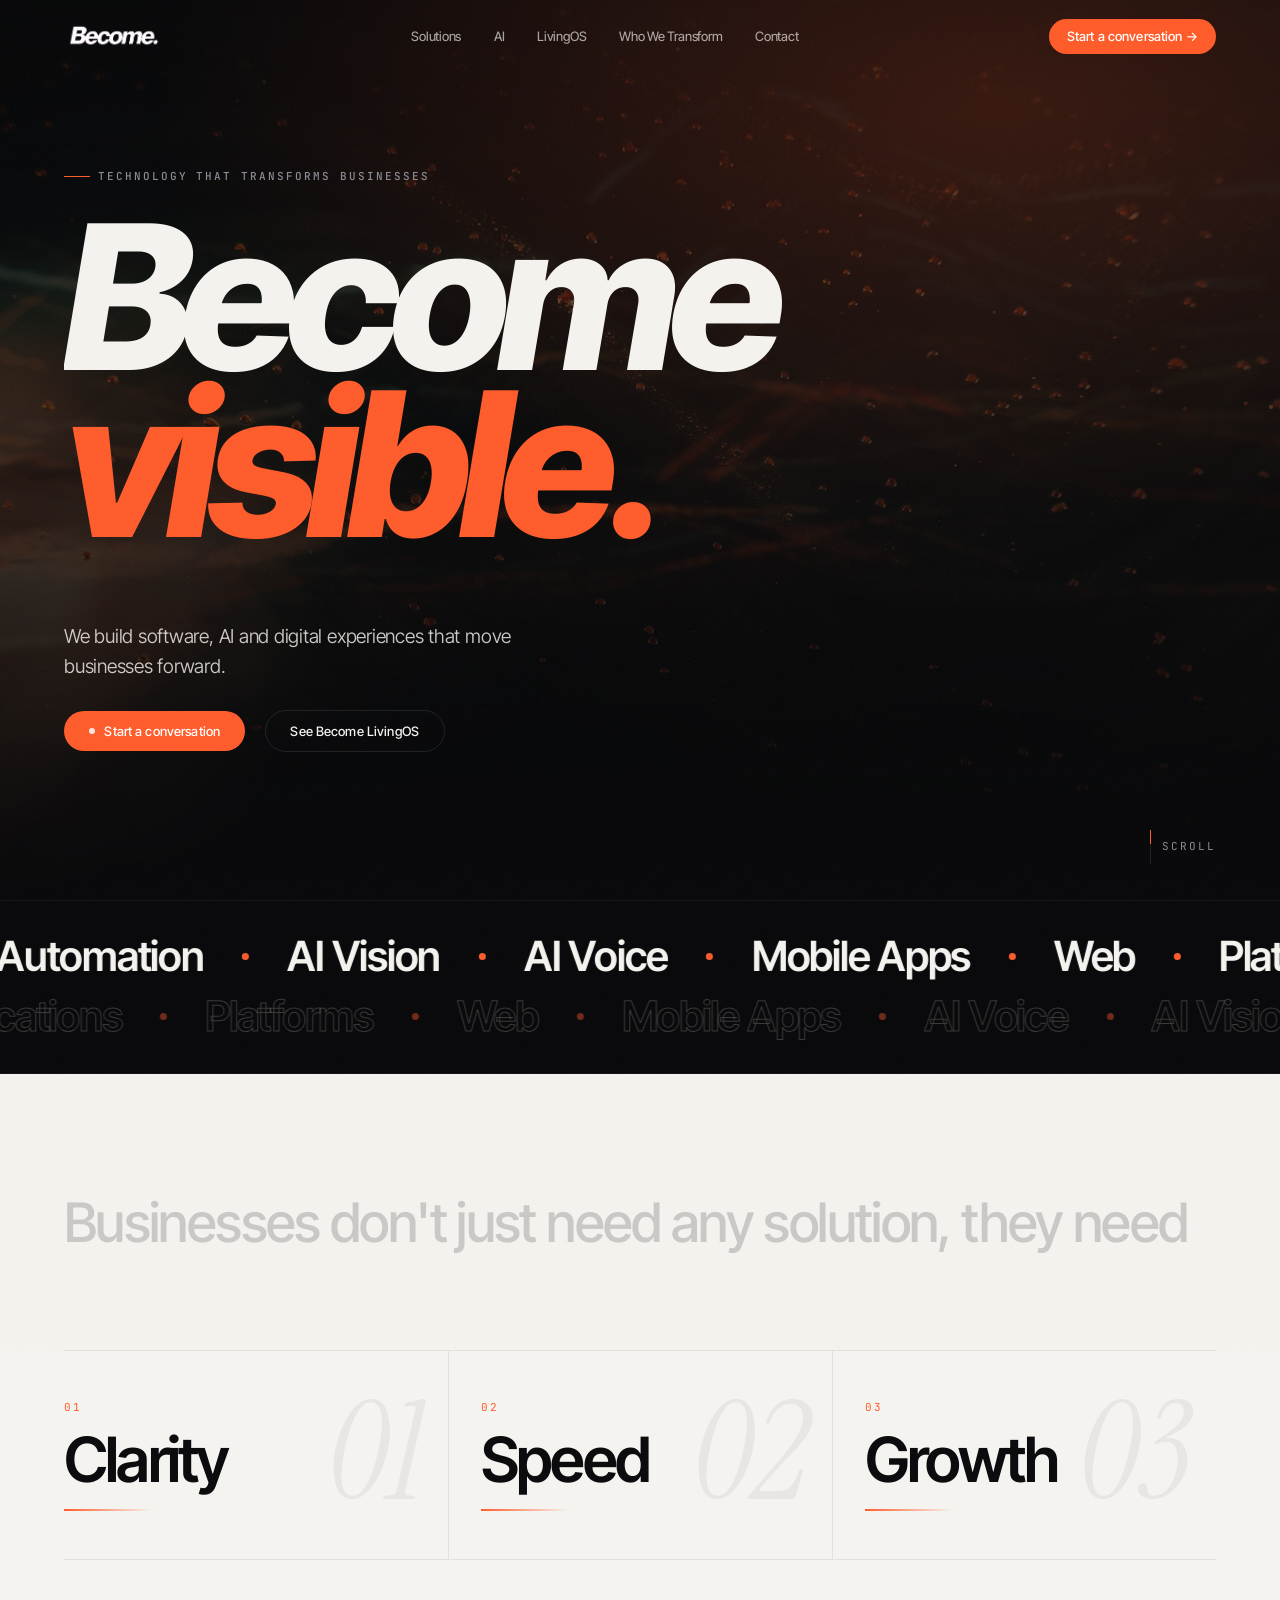
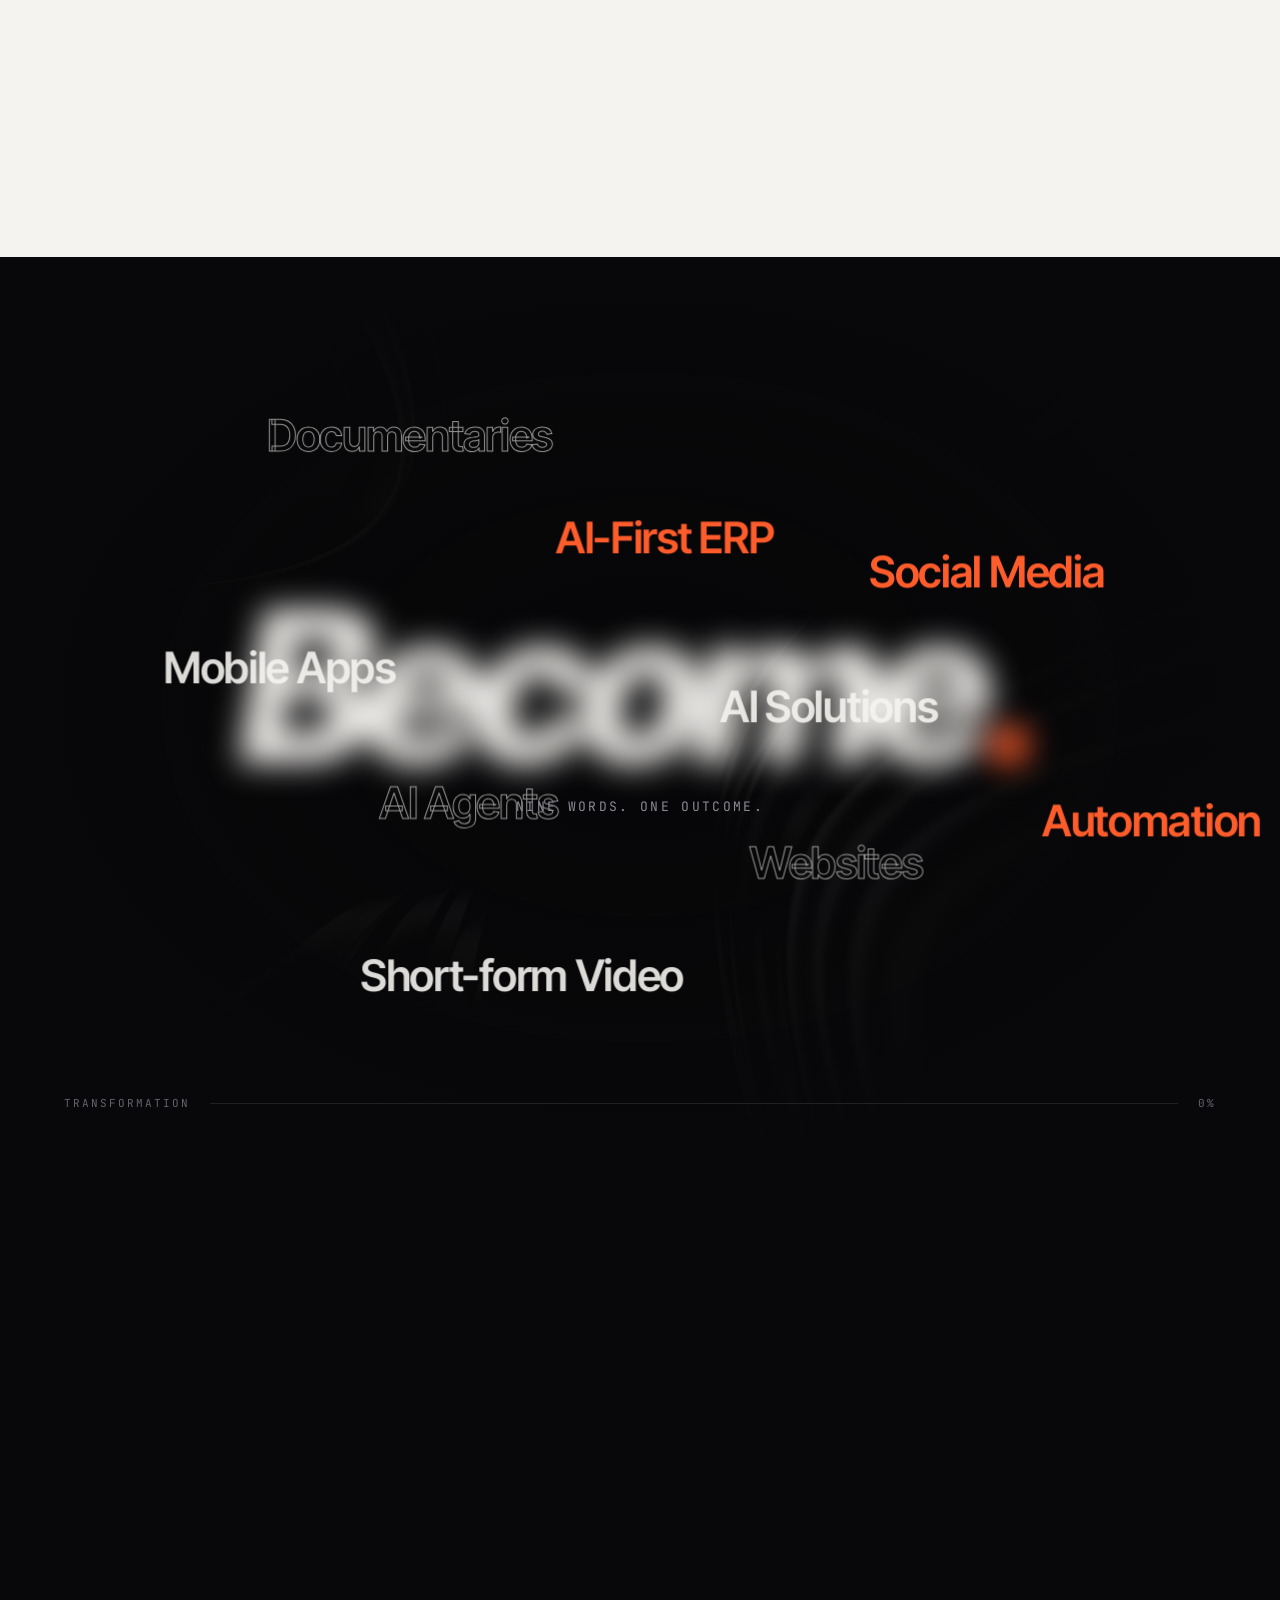
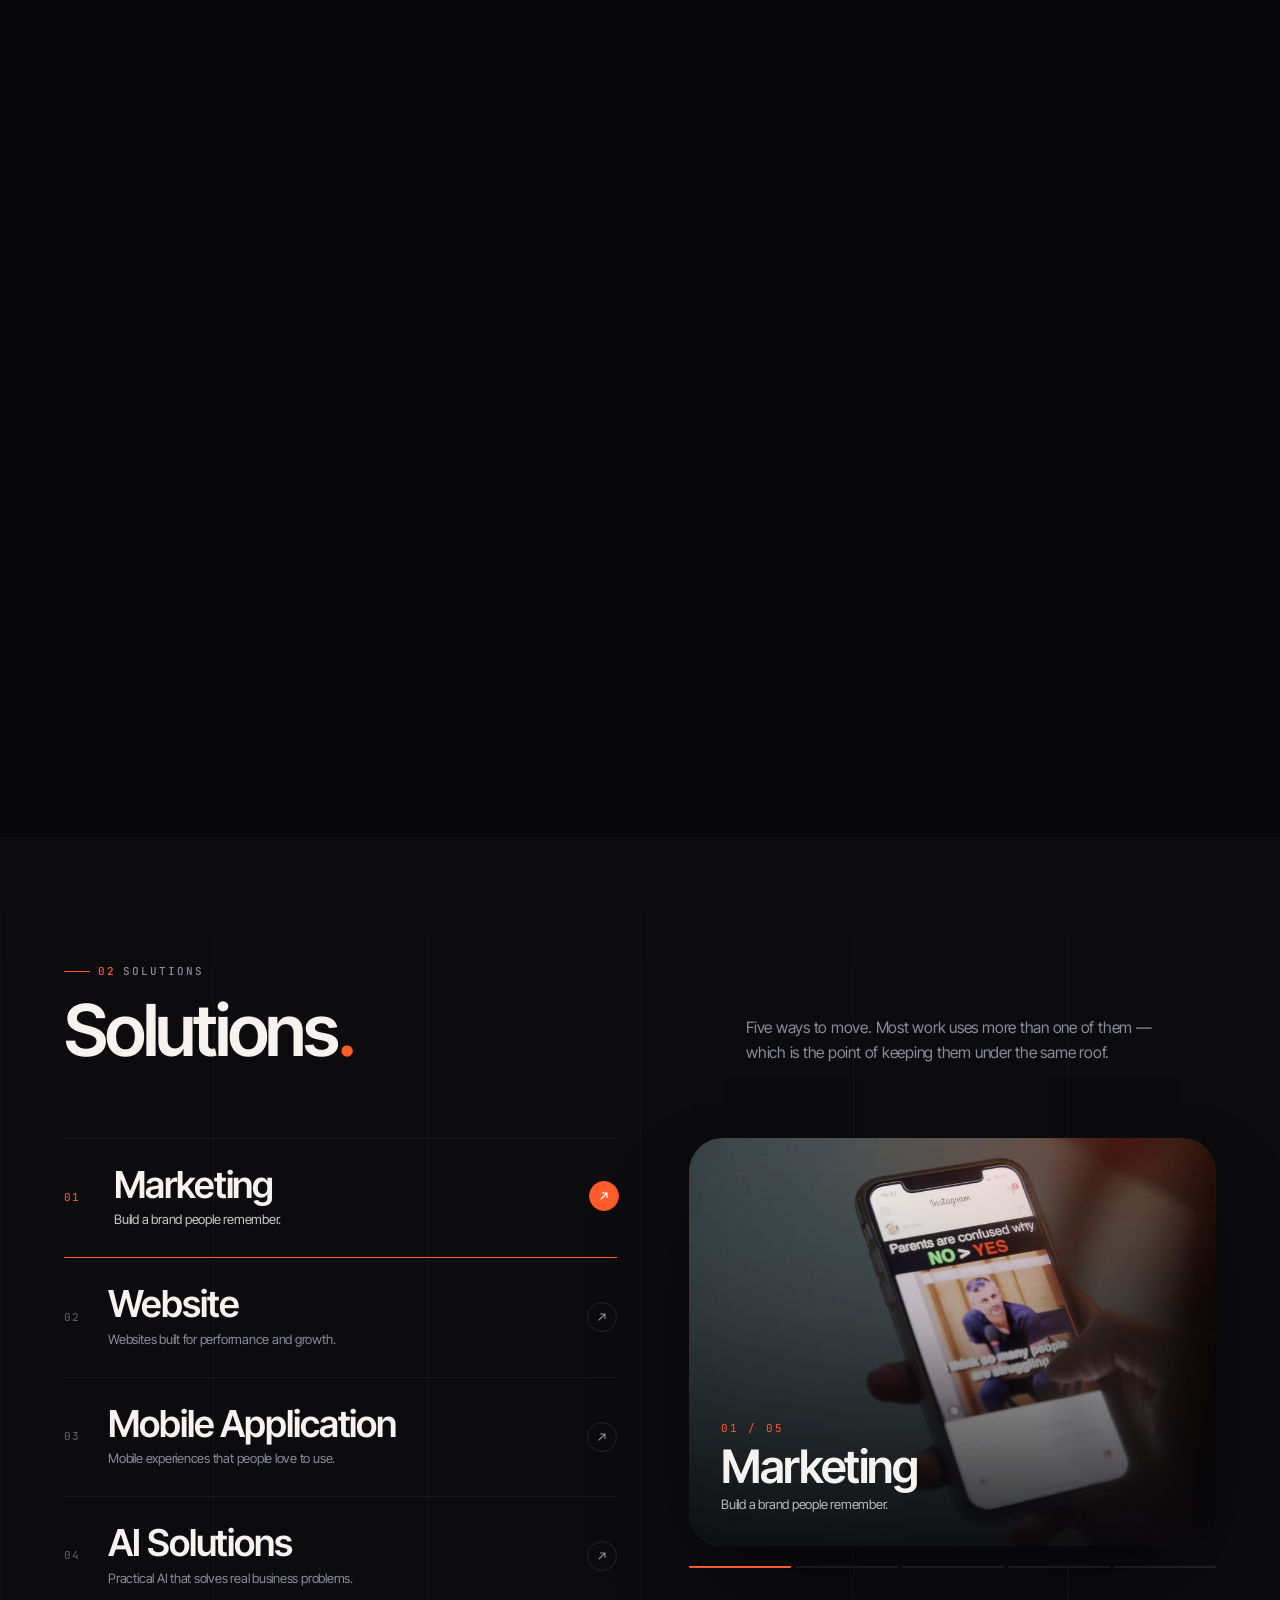
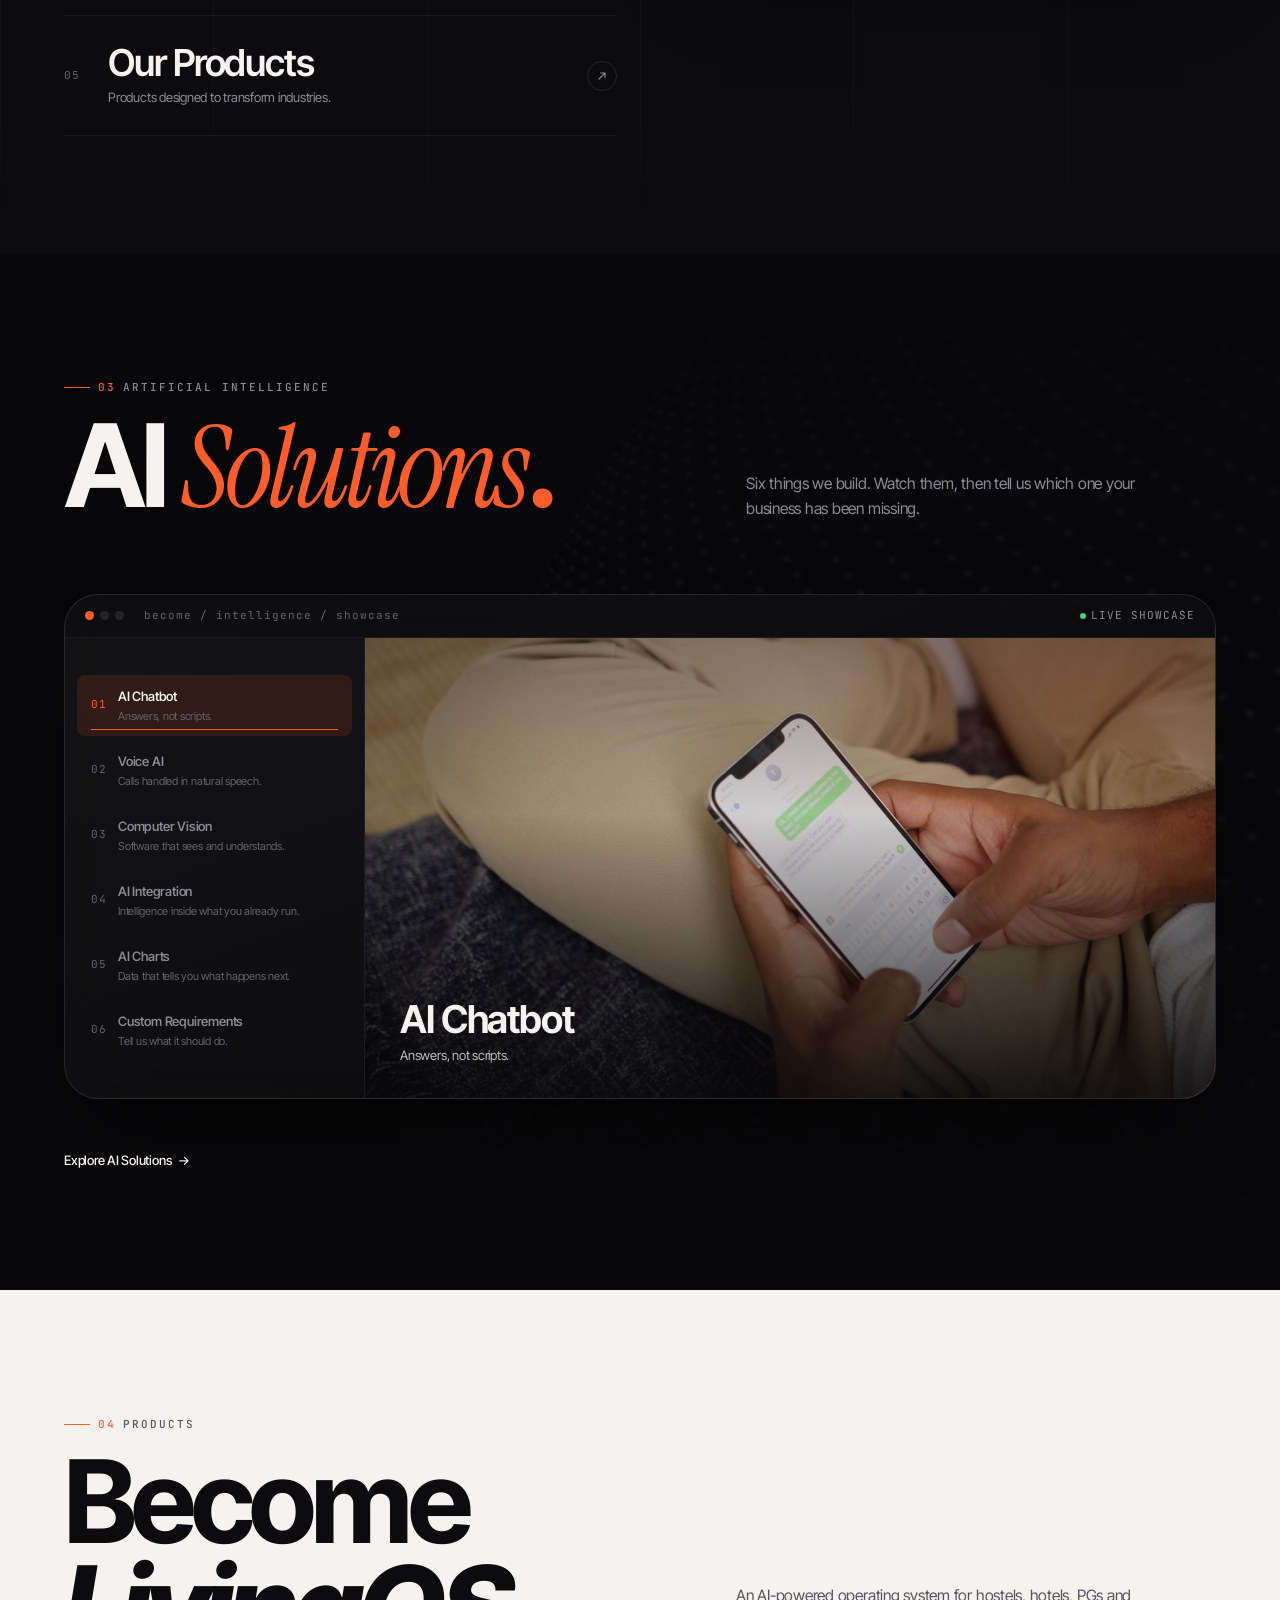
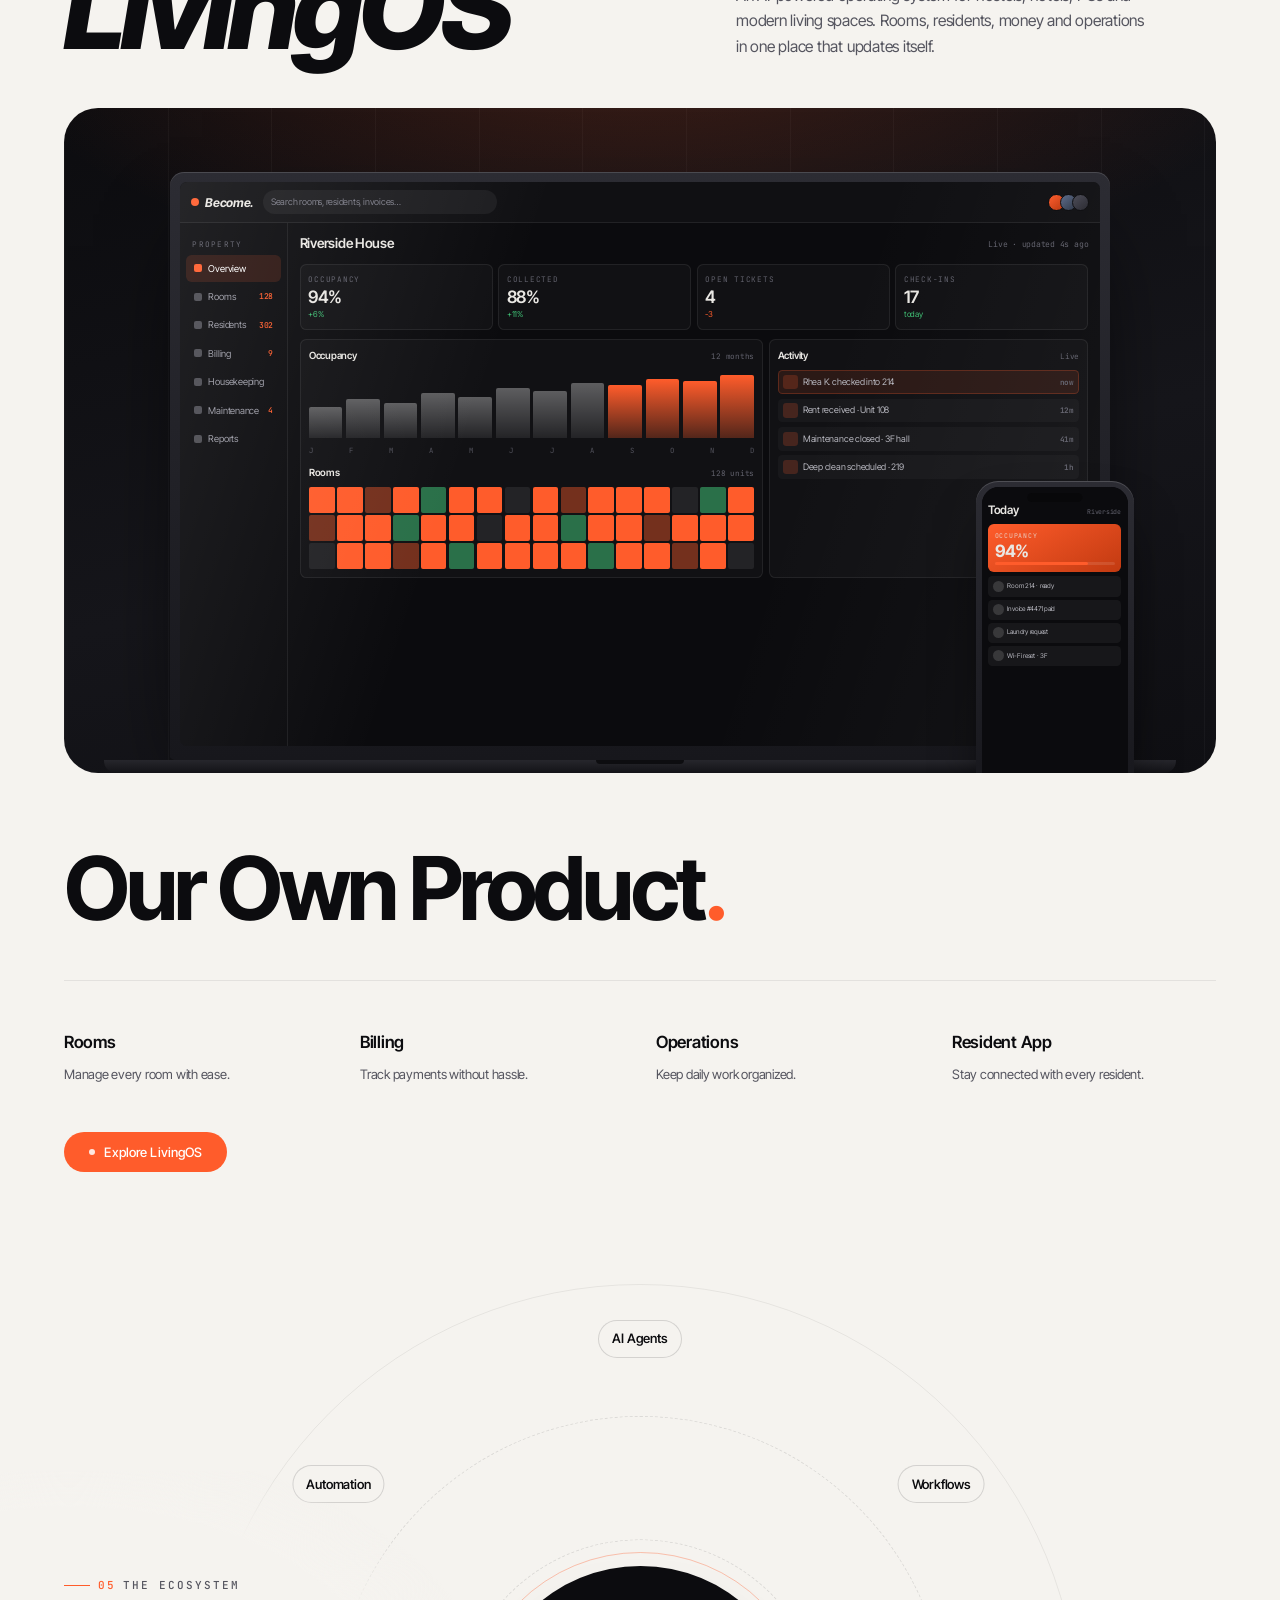
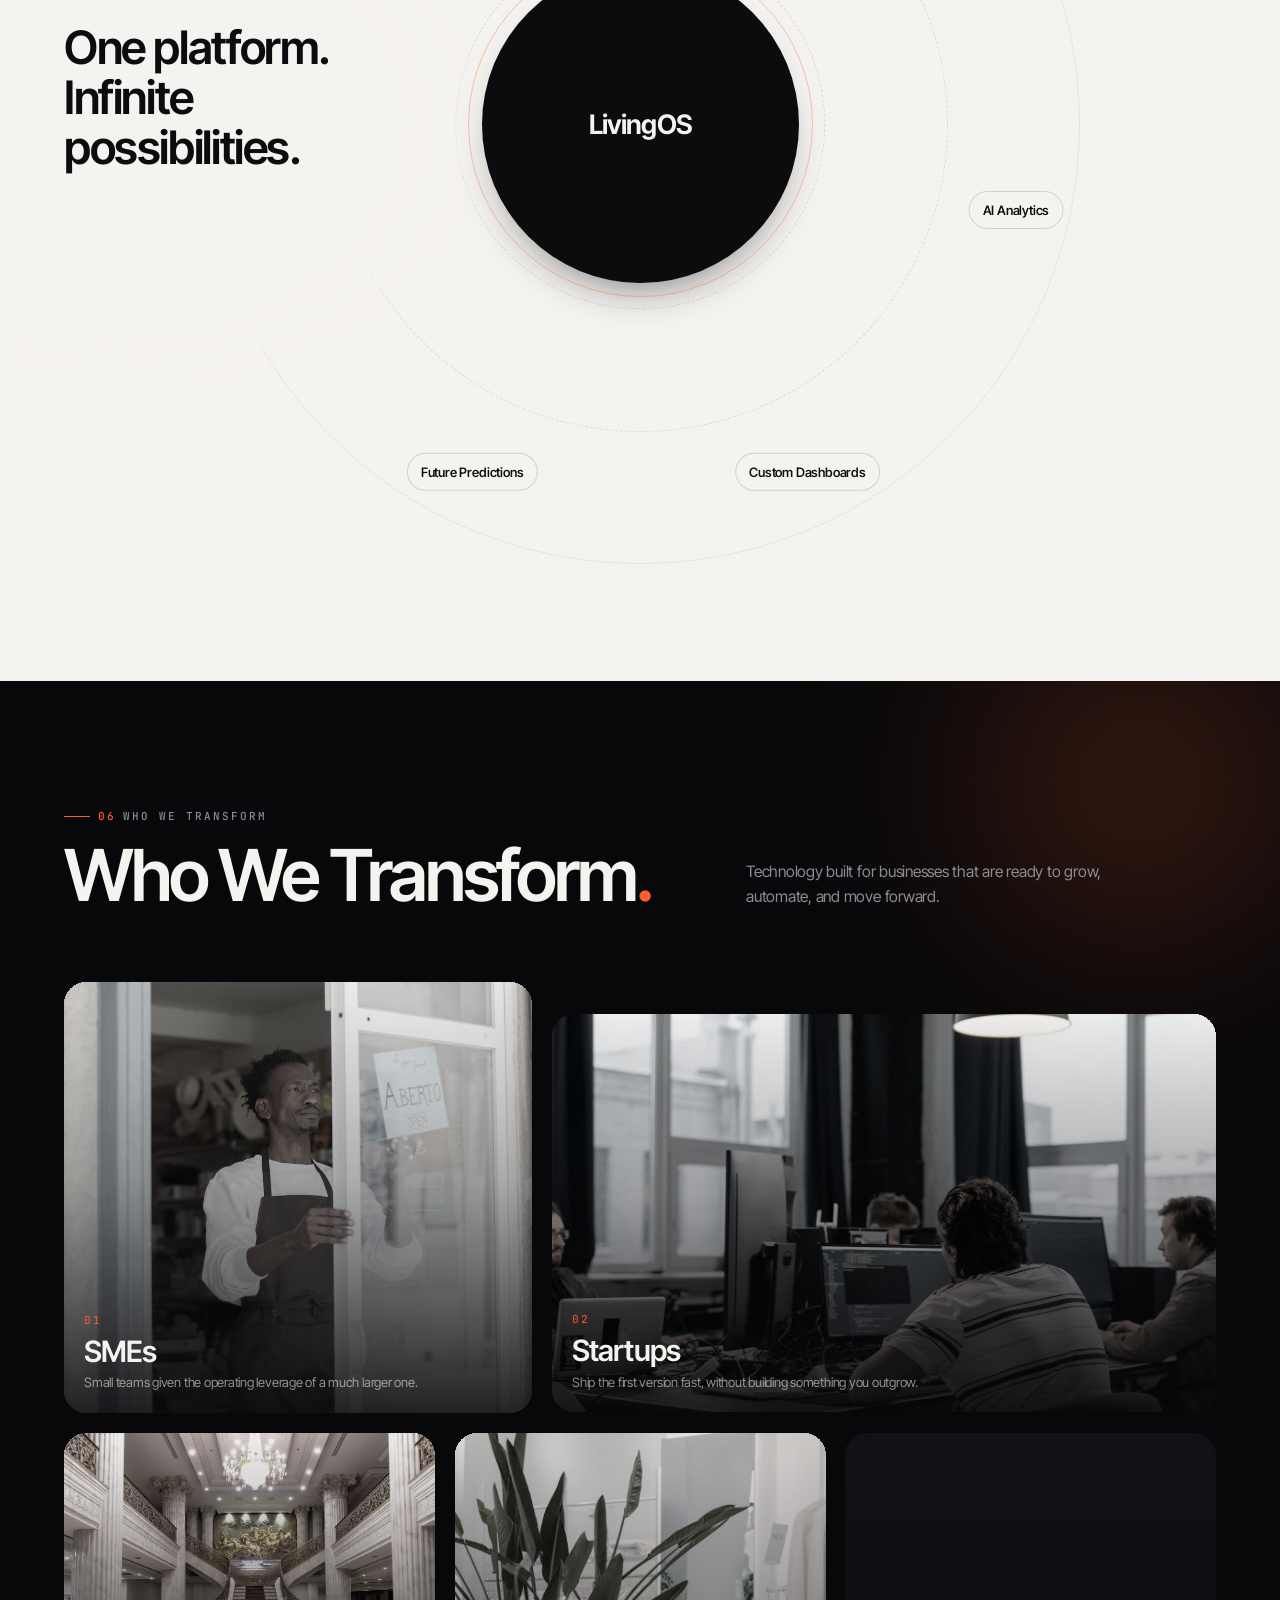
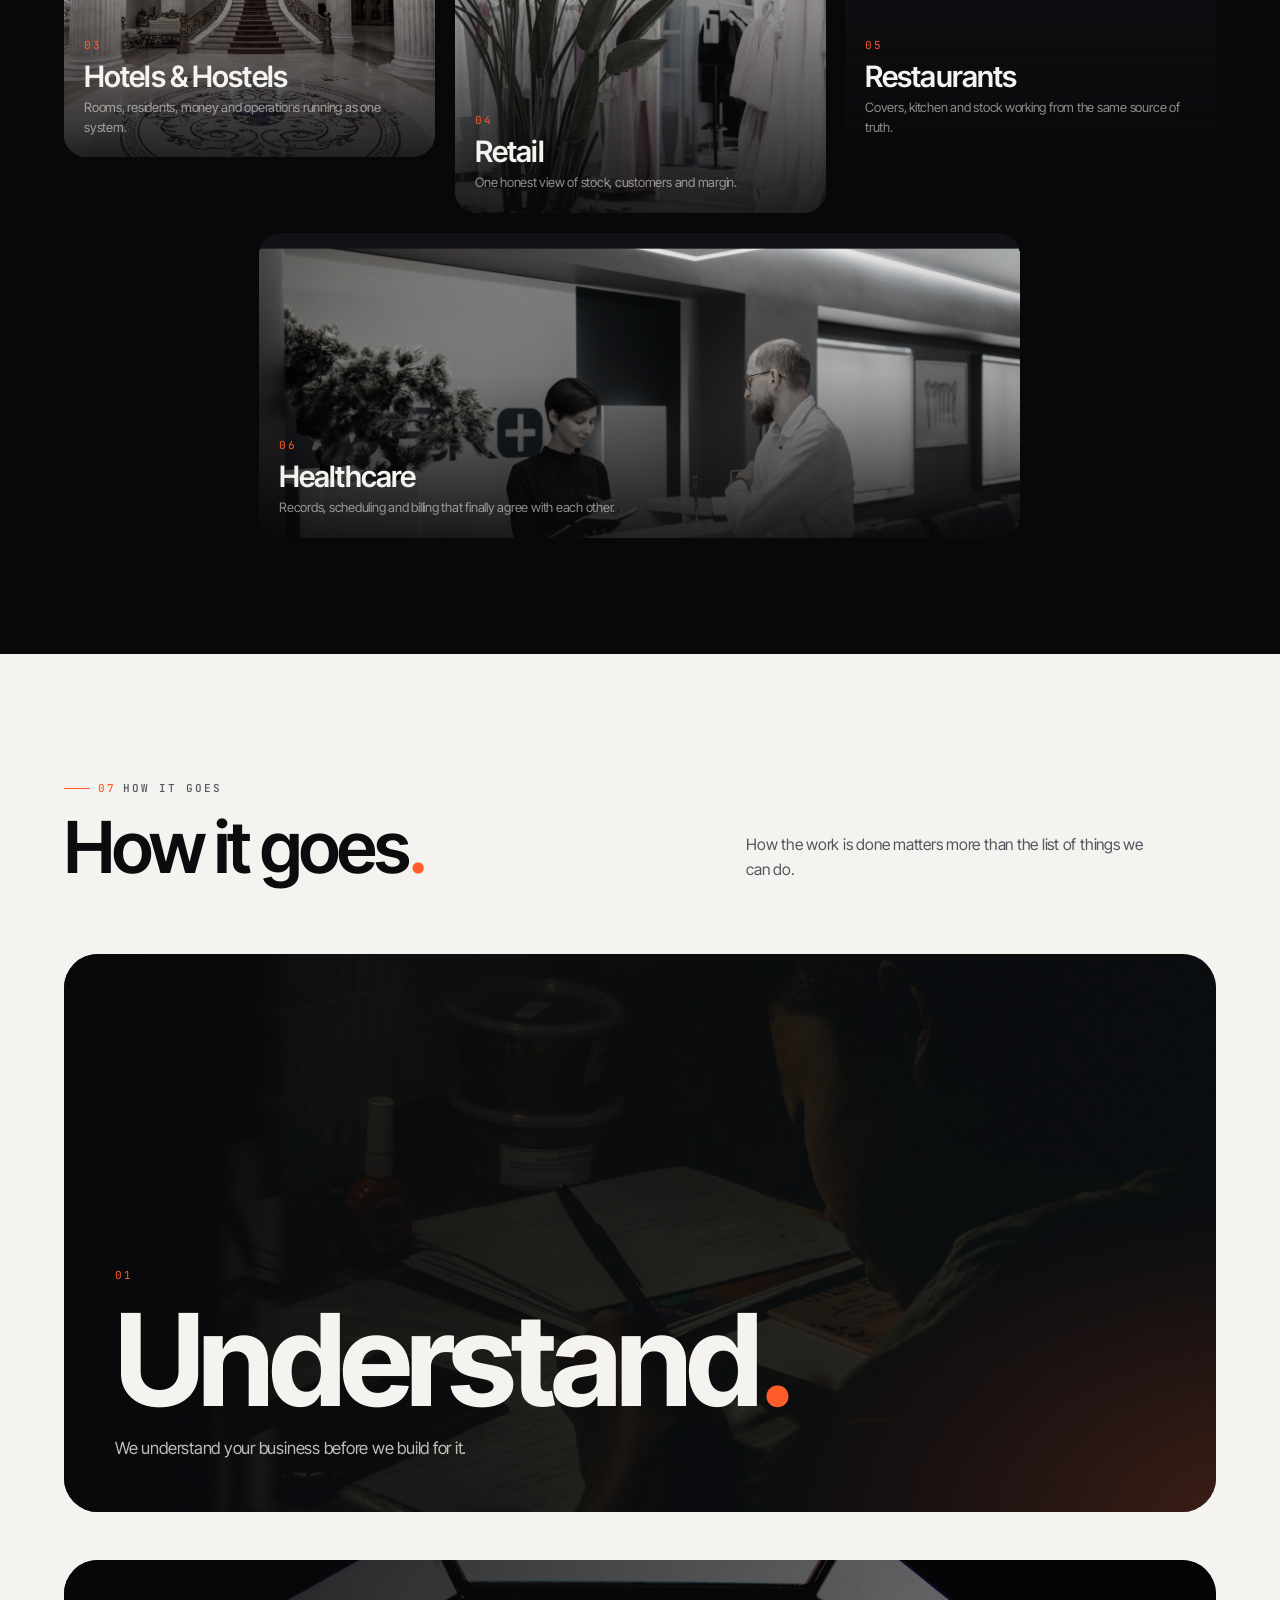
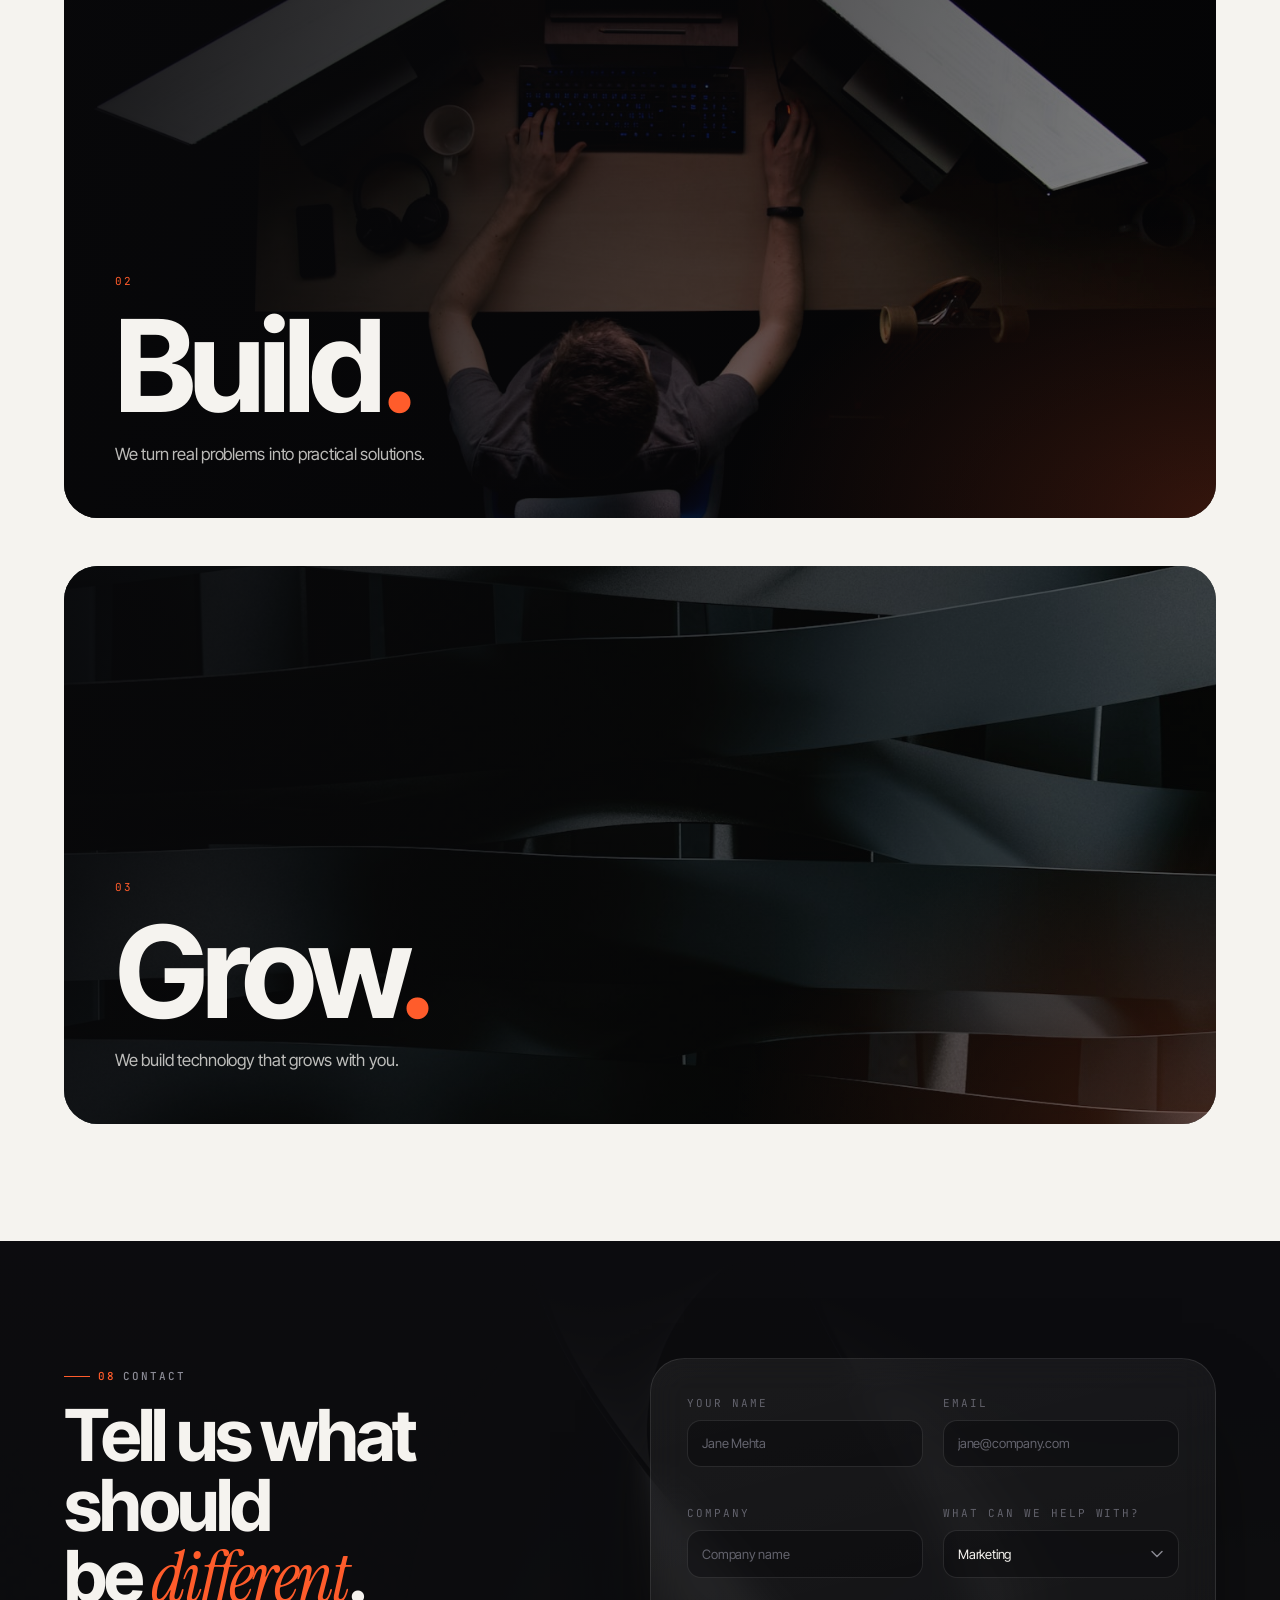
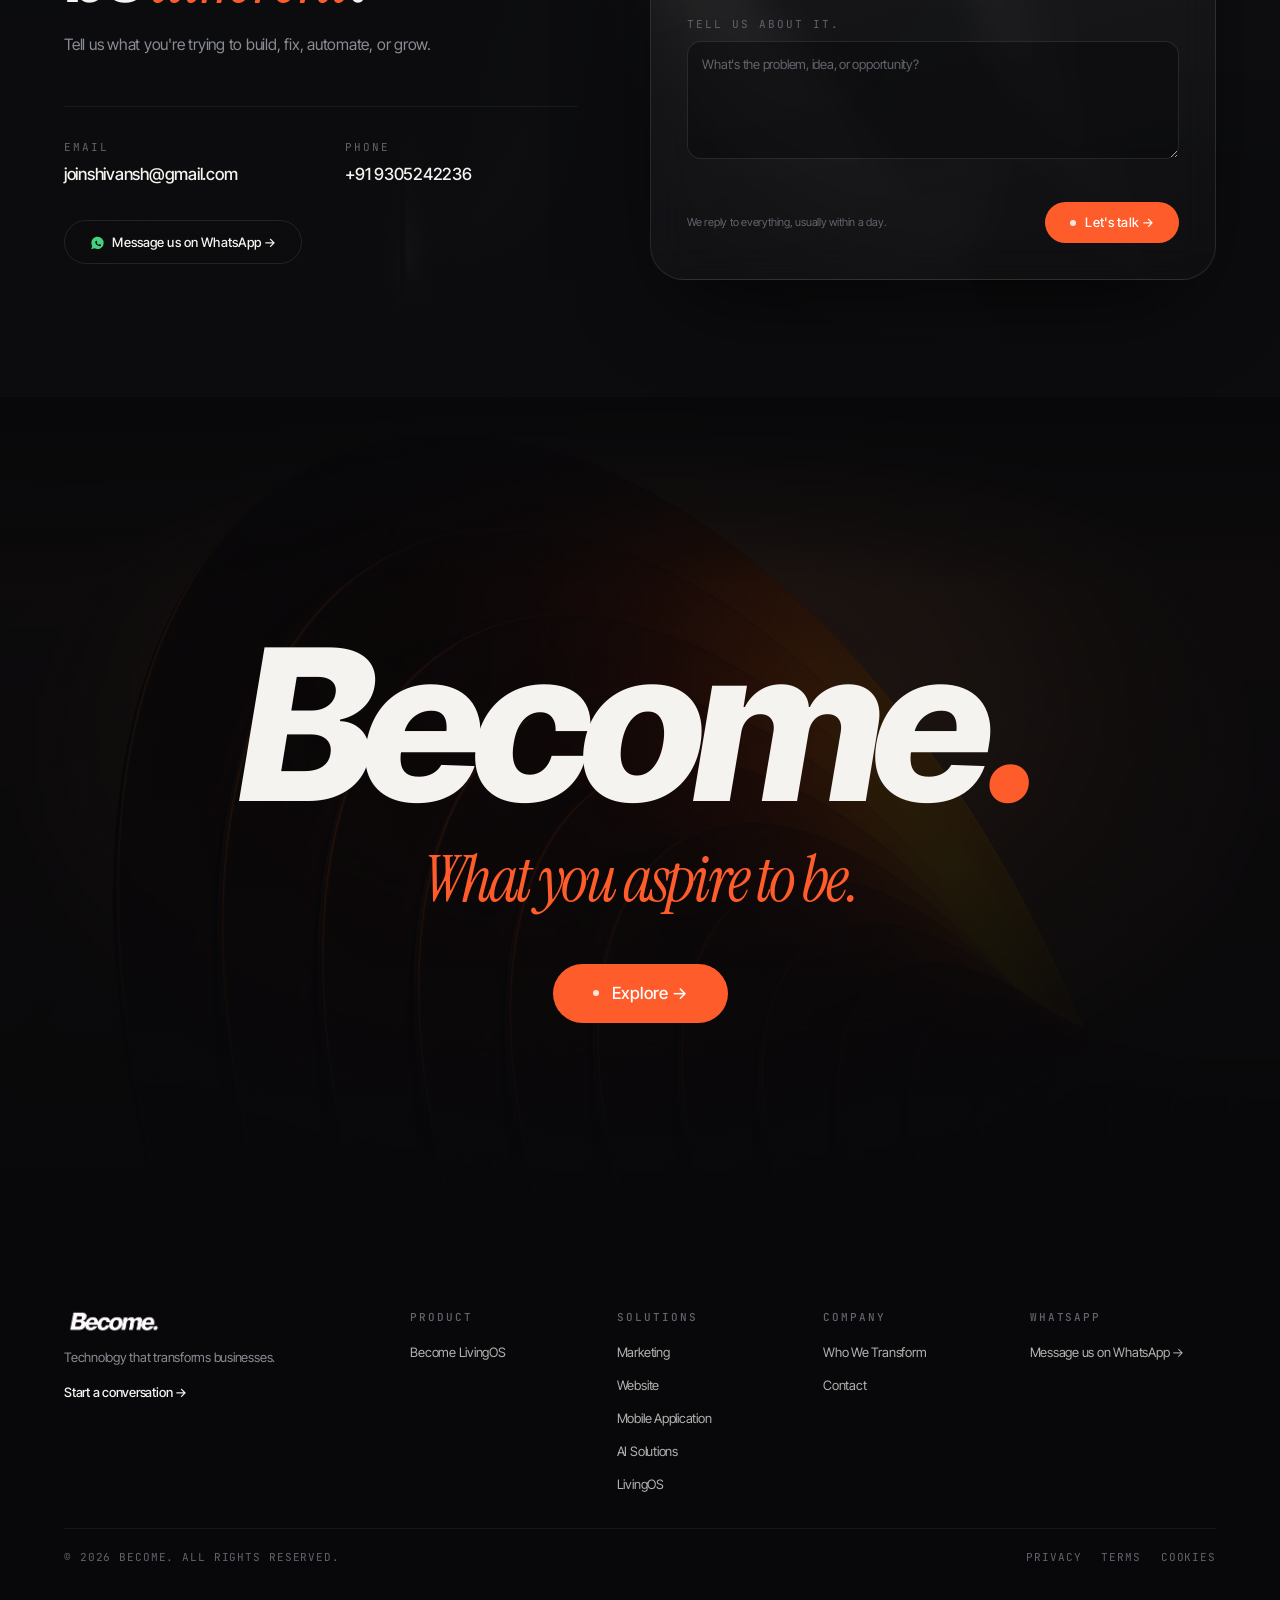
==== commit 163e0b19: "Optimize website for mobile view: 2-column layouts, reduced padding, hero clipping fix Mobile optimi" ====
--- a/BECOME_WEBSITE/index.html
+++ b/BECOME_WEBSITE/index.html
@@ -37,6 +37,7 @@
 <link rel="stylesheet" href="css/sections-a.css">
 <link rel="stylesheet" href="css/sections-b.css">
 <link rel="stylesheet" href="css/pages.css">
+<link rel="stylesheet" href="css/mobile.css">
 
 <script>document.documentElement.className = document.documentElement.className.replace('no-js', 'js');</script>
 
--- a/BECOME_WEBSITE/css/sections-a.css
+++ b/BECOME_WEBSITE/css/sections-a.css
@@ -101,8 +101,20 @@
   gap: 0;
 }
 
+/* --t-mega is sized from the viewport, but the rotator sets the
+   longest string on the site ("extraordinary.") on one nowrap line,
+   so the viewport is the wrong thing to ask. At ~5.95em wide that
+   word ran off the right edge at every width between 768px and
+   ~1730px. This caps the scale at whatever still lands on screen:
+   the room from the text's own left edge to the far edge, over the
+   width of the longest word. Between those two points it trims the
+   type by about 4%; everywhere else min() returns --t-mega and
+   nothing moves at all. */
 .hero__line {
-  font-size: var(--t-mega);
+  --hero-room: calc(
+    100vw - max((100vw - var(--shell)) / 2, 0px) - var(--gutter) - 16px
+  );
+  font-size: min(var(--t-mega), var(--hero-room) / 5.95);
   font-weight: 800;
   font-style: italic;
   letter-spacing: var(--tr-mega);
@@ -131,7 +143,9 @@
 .hero__rotator {
   position: relative;
   display: block;
-  height: calc(var(--t-mega) * 0.9);
+  /* em, so the reserved band follows the capped size above rather
+     than the uncapped --t-mega it used to be measured against. */
+  height: 0.9em;
   color: var(--ember);
 }
 
--- a/BECOME_WEBSITE/css/sections-b.css
+++ b/BECOME_WEBSITE/css/sections-b.css
@@ -320,6 +320,10 @@
 .os__content {
   padding: 1.1em 1.3em;
   display: grid;
+  /* An implicit `auto` column sizes to max-content, so the widest
+     unbreakable row inside would set the width and quietly push the
+     rest past the edge instead of ellipsing. */
+  grid-template-columns: minmax(0, 1fr);
   align-content: start;
   gap: 1em;
   min-height: 0;
@@ -357,6 +361,7 @@
   border: 1px solid var(--os-line);
   background: rgba(255, 255, 255, 0.028);
   display: grid;
+  grid-template-columns: minmax(0, 1fr);
   gap: 0.35em;
 }
 
@@ -398,6 +403,9 @@
   border: 1px solid var(--os-line);
   background: rgba(255, 255, 255, 0.028);
   display: grid;
+  /* As above: without this the activity feed's longest line sets
+     the track width and overhangs the card by ~15px on a phone. */
+  grid-template-columns: minmax(0, 1fr);
   gap: 0.75em;
   align-content: start;
   min-height: 0;
@@ -487,6 +495,9 @@
 /* Activity feed */
 .os__feed {
   display: grid;
+  /* Same reason as .os__card: the rows ellipse their own text, but
+     only once the track stops sizing itself to the longest one. */
+  grid-template-columns: minmax(0, 1fr);
   gap: 0.55em;
 }
 
--- a/BECOME_WEBSITE/css/mobile.css
+++ b/BECOME_WEBSITE/css/mobile.css
@@ -0,0 +1,641 @@
+/* ============================================================
+   BECOME. — Mobile
+   Loaded last, and every rule lives inside a max-width query, so
+   the desktop composition is untouched by design: this file can
+   only ever change what a phone sees.
+
+   Three things it is for:
+     1. Rhythm. The desktop section padding is a third of a phone
+        screen at each end; on a phone that reads as dead space
+        rather than air.
+     2. Density. Lists that are one column because there was no
+        room at 1440px have plenty of room at 390px once the type
+        is sized for a phone. Two columns halve the scroll.
+     3. Edges. Nothing may be clipped by the viewport — the
+        headline rotator in particular sets the longest word in
+        the site at --t-mega.
+   ============================================================ */
+
+/* ------------------------------------------------------------
+   Rhythm — the single biggest lever on total scroll length
+   ------------------------------------------------------------ */
+
+@media (max-width: 760px) {
+  :root {
+    /* 13vh top *and* bottom is a quarter of a phone screen spent
+       on nothing. Still generous, no longer a scroll tax. */
+    --section-y: clamp(3rem, 7vh, 4.5rem);
+
+    --s-5: 2.25rem;
+    --s-6: 3rem;
+    --s-7: 4rem;
+    --s-8: 5.5rem;
+  }
+
+  /* A phone holds less line, so the measure has to give first. */
+  .prose {
+    max-width: 60ch;
+  }
+}
+
+/* ------------------------------------------------------------
+   Edges — nothing gets clipped, nothing gets cut
+   ------------------------------------------------------------ */
+
+@media (max-width: 760px) {
+  /* --t-mega is set from vw, which sizes to the viewport rather
+     than to the words. The rotator holds the longest string on
+     the site ("extraordinary.") on one nowrap line, so the scale
+     has to be chosen by that word, not by the box. */
+  :root {
+    --t-mega: clamp(2.6rem, 13.4vw, 17rem);
+  }
+
+  /* Long unbroken strings — an address, a URL, a compound noun in
+     a narrow column — wrap rather than push past the gutter. */
+  .prose,
+  .split__copy,
+  .fitem span,
+  .products__use span,
+  .mcard__note,
+  .ind__note,
+  .note,
+  .contact__detail dd,
+  .footer__col a {
+    overflow-wrap: anywhere;
+  }
+
+  /* Grid and flex children default to min-content width, which is
+     what lets a long word shove a whole row sideways. */
+  .split__body,
+  .fitem,
+  .products__use,
+  .contact__detail,
+  .footer__col {
+    min-width: 0;
+  }
+}
+
+/* ------------------------------------------------------------
+   01 — Hero
+   ------------------------------------------------------------ */
+
+@media (max-width: 760px) {
+  .hero__body {
+    gap: var(--s-3);
+    padding-block: var(--s-4) clamp(4rem, 9vh, 6rem);
+  }
+
+  .hero__support {
+    gap: 1.6rem;
+    margin-top: 1rem;
+  }
+
+  .hero__actions {
+    /* Two full-width taps beat two half-width ones on a phone. */
+    display: grid;
+    grid-template-columns: minmax(0, 1fr);
+    gap: 0.6rem;
+    width: min(100%, 22rem);
+  }
+
+  .hero__actions .btn {
+    width: 100%;
+  }
+}
+
+/* ------------------------------------------------------------
+   02 — Ticker
+   ------------------------------------------------------------ */
+
+@media (max-width: 760px) {
+  .ticker {
+    padding-block: var(--s-3);
+  }
+}
+
+/* ------------------------------------------------------------
+   03 — Manifesto
+   Three numbered needs, stacked. Number above word is a desktop
+   composition; on a phone it costs a line each for no gain, so
+   the number moves beside the word and the band loses a third of
+   its height without losing a character.
+   ------------------------------------------------------------ */
+
+@media (max-width: 859px) {
+  .manifesto__grid {
+    gap: var(--s-4);
+  }
+
+  .manifesto__break {
+    margin-block: var(--s-4);
+  }
+
+  .manifesto__need {
+    grid-template-columns: auto minmax(0, 1fr);
+    align-items: baseline;
+    column-gap: var(--s-3);
+    row-gap: 0.35rem;
+    padding-block: var(--s-3);
+  }
+
+  /* The ember rule belongs under the word, not under the number. */
+  .manifesto__need::after {
+    grid-column: 2;
+    max-width: 4rem;
+  }
+
+  .manifesto__need b {
+    font-size: clamp(1.9rem, 8.5vw, 3rem);
+  }
+
+  /* The ghost numeral was sized for a tall empty column. */
+  .manifesto__need::before {
+    font-size: clamp(3.2rem, 15vw, 5rem);
+  }
+}
+
+/* ------------------------------------------------------------
+   04 — Convergence
+   A pinned scene: its height *is* its duration. 300vh on a phone
+   is three screens of scrolling to arrive at one word.
+   ------------------------------------------------------------ */
+
+@media (max-width: 700px) {
+  .converge {
+    height: 215vh;
+  }
+}
+
+/* ------------------------------------------------------------
+   05 — Solutions
+   Five rows, each carrying its own picture below the two-column
+   breakpoint. The pictures are the payload; a shallower crop
+   reads more editorial and returns most of a screen.
+   ------------------------------------------------------------ */
+
+@media (max-width: 760px) {
+  .sol__thumb {
+    margin-bottom: var(--s-3);
+  }
+
+  .sol__thumb.frame--ratio-wide {
+    aspect-ratio: 16 / 8;
+  }
+
+  .sol__head {
+    gap: var(--s-2);
+    padding-block: 1rem;
+  }
+
+  .sol__num {
+    width: 1.9em;
+  }
+}
+
+/* ------------------------------------------------------------
+   06 — AI showreel
+   ------------------------------------------------------------ */
+
+@media (max-width: 760px) {
+  .console {
+    margin-top: var(--s-5);
+  }
+
+  .showreel {
+    min-height: 0;
+  }
+
+  .showreel__stage {
+    min-height: 300px;
+  }
+}
+
+/* ------------------------------------------------------------
+   07 — Products
+   ------------------------------------------------------------ */
+
+@media (max-width: 759px) {
+  /* Four short label/line pairs. One column made a ladder of
+     them; two makes a block. */
+  .products__rail {
+    grid-template-columns: repeat(2, minmax(0, 1fr));
+    gap: var(--s-3) var(--s-4);
+    margin-top: var(--s-4);
+    padding-top: var(--s-4);
+  }
+}
+
+@media (max-width: 760px) {
+  .showcase {
+    padding: var(--s-3) var(--s-3) 0;
+  }
+
+  .products__statement {
+    margin-top: var(--s-5);
+  }
+
+  .products__cta {
+    margin-top: var(--s-4);
+  }
+
+  .constellation {
+    margin-top: var(--s-6);
+  }
+
+  /* The laptop interface is drawn in em off a single font-size, so
+     at the desktop floor of 5px a 290px-wide phone screen renders
+     it as texture rather than as a product.
+
+     Scaling up alone makes it worse: the left card stacks a chart,
+     a legend and a 48-cell room grid, which already overflowed the
+     16/10 screen at 5px and cut the activity feed in half. The
+     room grid is the block that a phone can least read and least
+     afford, so it goes; what is left then fits whole, at a size
+     you can actually make out. */
+  .os__rooms,
+  .os__card-top:has(+ .os__rooms) {
+    display: none;
+  }
+
+  .os__chart {
+    height: 6.2em;
+  }
+
+  /* The feed is the taller of the two cards and so sets the height
+     of the row. Four events on a phone is one more than the panel
+     can hold; three still reads as a live feed. */
+  .os__feed .os__row:nth-child(n + 4) {
+    display: none;
+  }
+
+  .os {
+    font-size: clamp(5px, 1.42vw, 8px);
+  }
+}
+
+/* Under ~430px the screen is short enough that the cards' own
+   padding is the last thing standing between the feed and the
+   bottom edge. Tightened here only, so the interface arrives
+   whole rather than half-drawn. */
+@media (max-width: 429px) {
+  .os__card {
+    padding: 0.75em;
+    gap: 0.6em;
+  }
+
+  .os__feed {
+    gap: 0.4em;
+  }
+
+  .os__row {
+    padding: 0.38em 0.5em;
+  }
+
+  .os__row i {
+    width: 1.4em;
+    height: 1.4em;
+  }
+
+  .os__chart {
+    height: 5.6em;
+  }
+}
+
+/* ------------------------------------------------------------
+   09 — Industries mosaic
+   ------------------------------------------------------------ */
+
+@media (max-width: 620px) {
+  .mosaic {
+    gap: var(--s-2);
+  }
+
+  .ind {
+    min-height: 196px;
+  }
+
+  .ind__body {
+    inset: auto 0.85rem 0.85rem;
+    gap: 0.3rem;
+  }
+
+  .ind__note {
+    font-size: 0.75rem;
+    line-height: 1.45;
+  }
+}
+
+/* ------------------------------------------------------------
+   11 — Why / chapters
+   Three stacked panels, each over two-thirds of a screen tall.
+   ------------------------------------------------------------ */
+
+@media (max-width: 899px) {
+  .chapter {
+    min-height: clamp(320px, 44vh, 430px);
+  }
+
+  .chapter__body {
+    gap: var(--s-2);
+    padding: var(--s-3);
+  }
+
+  .chapter__word {
+    font-size: clamp(2.6rem, 13vw, 4.5rem);
+  }
+}
+
+/* ------------------------------------------------------------
+   13 — Contact
+   ------------------------------------------------------------ */
+
+@media (max-width: 760px) {
+  .contact__details {
+    margin-top: var(--s-4);
+    padding-top: var(--s-3);
+  }
+
+  .contact__socials {
+    margin-top: var(--s-3);
+  }
+
+  .form {
+    gap: var(--s-2);
+  }
+
+  .field textarea {
+    min-height: 96px;
+  }
+
+  .form__foot {
+    gap: var(--s-2);
+  }
+
+  /* The submit is the point of the section — give it the width. */
+  .form__foot .btn {
+    width: 100%;
+  }
+}
+
+/* ------------------------------------------------------------
+   14 — Finale
+   ------------------------------------------------------------ */
+
+@media (max-width: 760px) {
+  .finale {
+    min-height: 74svh;
+    min-height: 74vh;
+    padding-block: var(--s-6);
+  }
+
+  .finale__body {
+    gap: var(--s-3);
+  }
+
+  .finale__actions {
+    margin-top: var(--s-2);
+  }
+}
+
+/* ------------------------------------------------------------
+   Page hero (the five solution pages)
+   ------------------------------------------------------------ */
+
+@media (max-width: 760px) {
+  .phero {
+    min-height: 70svh;
+    min-height: 70vh;
+    padding-top: calc(var(--nav-h) + var(--s-4));
+    padding-bottom: var(--s-5);
+  }
+
+  .phero__body {
+    gap: var(--s-2);
+  }
+
+  .phero__actions {
+    display: grid;
+    grid-template-columns: minmax(0, 1fr);
+    gap: 0.6rem;
+    width: min(100%, 22rem);
+    margin-top: var(--s-2);
+  }
+
+  .phero__actions .btn {
+    width: 100%;
+  }
+}
+
+/* ------------------------------------------------------------
+   Page furniture — splits, feature lists, card grids
+   ------------------------------------------------------------ */
+
+@media (max-width: 760px) {
+  .band__head {
+    gap: var(--s-2);
+    margin-bottom: var(--s-4);
+  }
+
+  .split {
+    gap: var(--s-3);
+  }
+
+  .split__body {
+    gap: var(--s-2);
+  }
+
+  .split__copy {
+    line-height: 1.55;
+  }
+
+  /* 16/10.5 is a desktop crop sitting beside a column of words.
+     Stacked above them it is simply height. */
+  .split__media {
+    aspect-ratio: 16 / 10;
+    border-radius: var(--r-lg);
+  }
+}
+
+@media (max-width: 699px) {
+  /* The whole point of the exercise: label + one line is a narrow
+     thing, and two of them fit across a phone comfortably. Every
+     feature list on the site halves in height here, with the same
+     words in it. */
+  .flist--2,
+  .flist--3,
+  .flist--5 {
+    grid-template-columns: repeat(2, minmax(0, 1fr));
+    gap: var(--s-3) var(--s-4);
+  }
+
+  .flist {
+    padding-top: var(--s-3);
+  }
+
+  .fitem {
+    gap: 0.3rem;
+  }
+
+  .fitem b {
+    font-size: 1rem;
+    line-height: 1.25;
+  }
+
+  .fitem span {
+    font-size: 0.78rem;
+    line-height: 1.5;
+  }
+}
+
+@media (max-width: 619px) {
+  /* Media cards go two-up, exactly as the homepage mosaic already
+     does. :has() keeps this to grids of pictures — the phone
+     mock-up columns have their own treatment below. */
+  .mgrid--2:has(.mcard),
+  .mgrid--3:has(.mcard),
+  .mgrid--4:has(.mcard) {
+    grid-template-columns: repeat(2, minmax(0, 1fr));
+    gap: var(--s-2);
+  }
+
+  /* min-height must go. A grid item's automatic minimum size is
+     derived through the aspect ratio, so `min-height: 220px` on a
+     4/4.8 box becomes a 183px minimum *width* and blows the track
+     past 1fr — a horizontal scrollbar at 360px. The ratio alone
+     gives the card its height. */
+  .mgrid:has(.mcard) .mcard {
+    aspect-ratio: 4 / 5.4;
+    min-height: 0;
+    min-width: 0;
+  }
+
+  .mgrid:has(.mcard) .mcard__body {
+    inset: auto 0.8rem 0.85rem;
+    gap: 0.25rem;
+  }
+
+  .mgrid:has(.mcard) .mcard__name {
+    font-size: 1rem;
+    line-height: 1.15;
+  }
+
+  .mgrid:has(.mcard) .mcard__note {
+    font-size: 0.72rem;
+    line-height: 1.45;
+  }
+
+  /* A phone above its caption is a three-across composition. With
+     one column it becomes a very tall stack, so the phone turns
+     and stands beside its words instead. */
+  .ways__col {
+    grid-template-columns: auto minmax(0, 1fr);
+    align-items: center;
+    justify-items: start;
+    text-align: left;
+    gap: var(--s-3);
+  }
+
+  .ways__col .pmock {
+    width: min(34vw, 138px);
+  }
+
+  /* !important only because the caption carries an inline
+     `justify-items:center` in the markup, which a stylesheet
+     cannot outrank any other way. */
+  .ways__col .fitem {
+    justify-items: start !important;
+    text-align: left;
+  }
+}
+
+/* Card rails: one card per screen wastes the second half of it. */
+@media (max-width: 619px) {
+  .rail > * {
+    width: min(62vw, 260px);
+  }
+}
+
+/* ------------------------------------------------------------
+   Website page — the 2D / 3D comparison
+   ------------------------------------------------------------ */
+
+@media (max-width: 619px) {
+  .versus__panel {
+    aspect-ratio: 4 / 3;
+  }
+
+  .versus__dim {
+    font-size: clamp(2.4rem, 12vw, 4rem);
+  }
+}
+
+/* ------------------------------------------------------------
+   Closing CTA bands
+   ------------------------------------------------------------ */
+
+@media (max-width: 619px) {
+  .cta-band__actions {
+    display: grid;
+    grid-template-columns: minmax(0, 1fr);
+    gap: 0.6rem;
+    width: min(100%, 22rem);
+  }
+
+  .cta-band__actions .btn {
+    width: 100%;
+  }
+}
+
+/* ------------------------------------------------------------
+   Footer
+   Five stacked blocks is the longest run of nothing on the page.
+   The brand keeps the full width; the four link columns pair up.
+   ------------------------------------------------------------ */
+
+@media (max-width: 619px) {
+  .footer__grid {
+    grid-template-columns: repeat(2, minmax(0, 1fr));
+    gap: var(--s-3) var(--s-4);
+  }
+
+  .footer__brand {
+    grid-column: 1 / -1;
+    margin-bottom: 0;
+  }
+
+  .footer__col h3 {
+    margin-bottom: 0.55rem;
+  }
+
+  .footer__mark {
+    /* It bleeds off the bottom by design; on a phone the stroke
+       weight is what makes it read as a mark rather than noise. */
+    margin-top: var(--s-3);
+  }
+}
+
+/* ------------------------------------------------------------
+   Very small phones (320–360px)
+   ------------------------------------------------------------ */
+
+@media (max-width: 400px) {
+  .flist--2,
+  .flist--3,
+  .flist--5 {
+    gap: var(--s-3) var(--s-3);
+  }
+
+  .fitem span {
+    font-size: 0.75rem;
+  }
+
+  .mgrid:has(.mcard) .mcard__name {
+    font-size: 0.94rem;
+  }
+
+  .tag {
+    font-size: 0.58rem;
+    padding: 0.4em 0.7em;
+  }
+}
